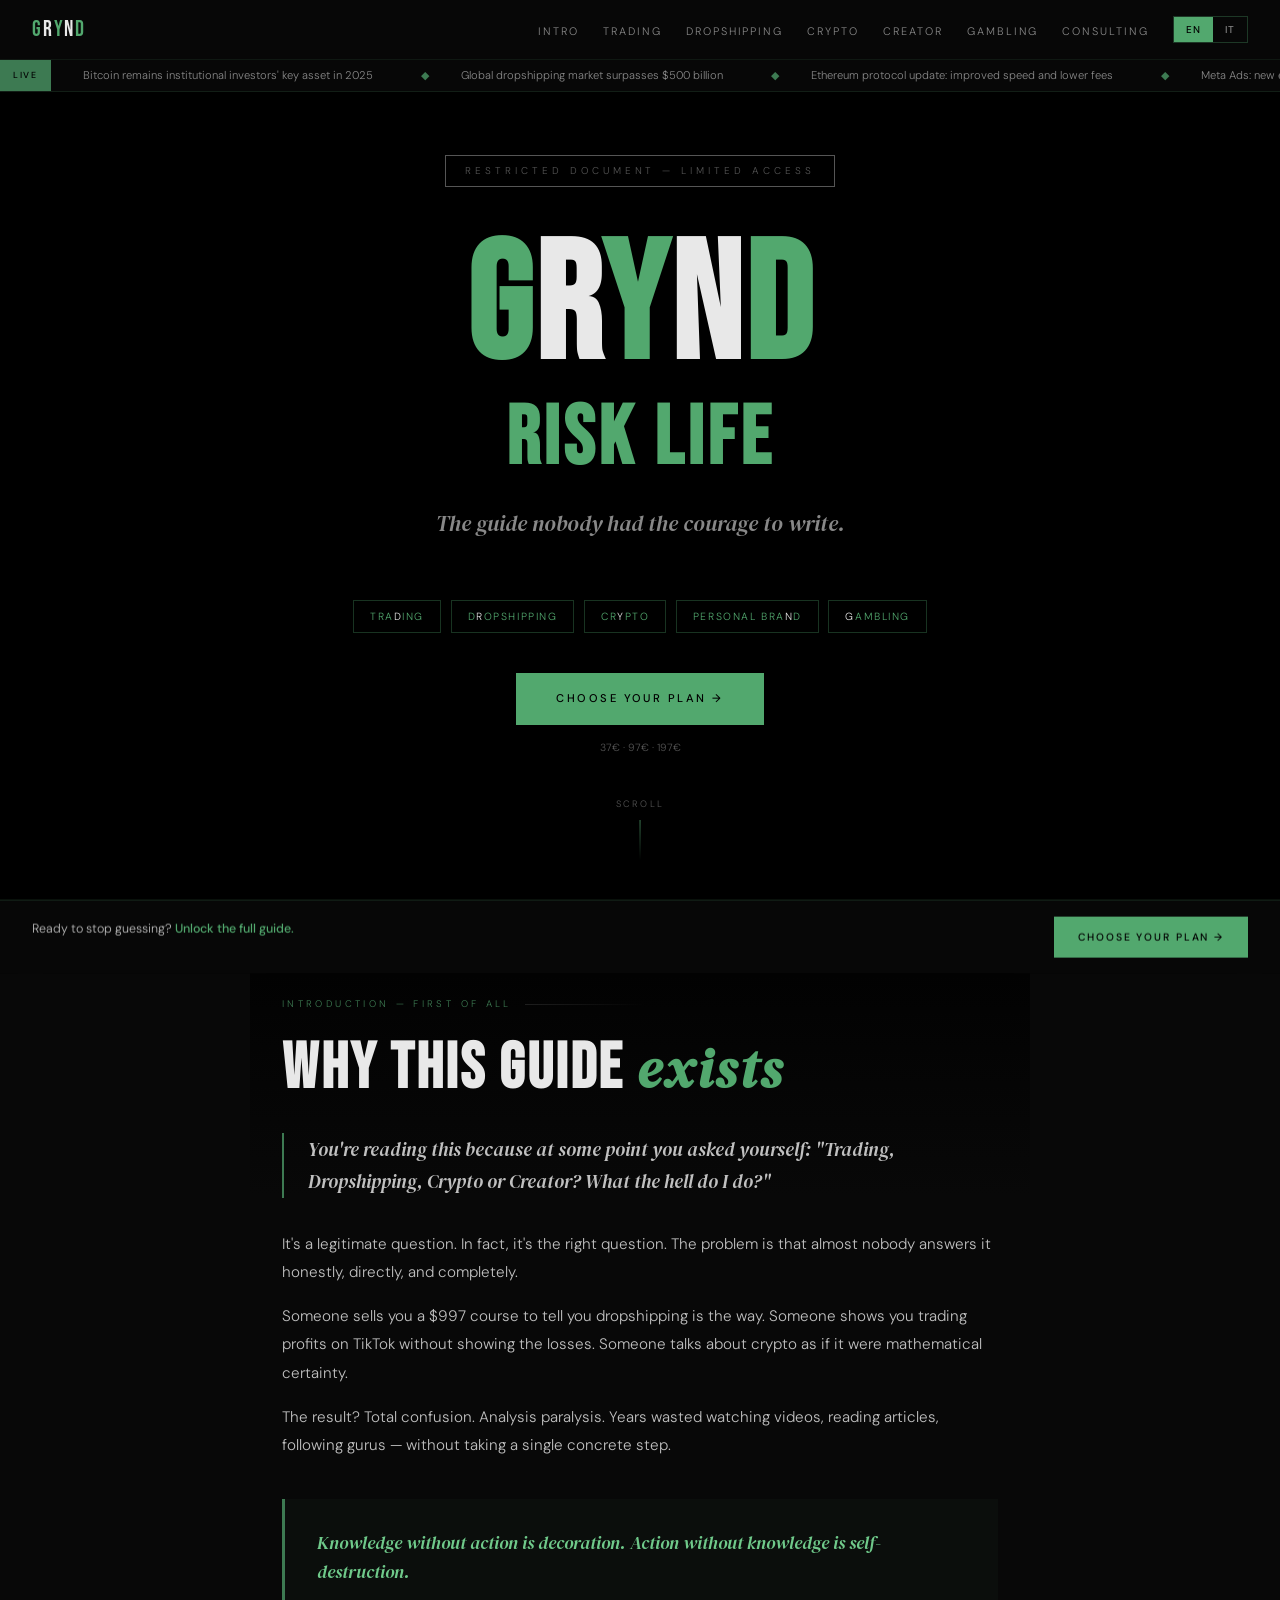
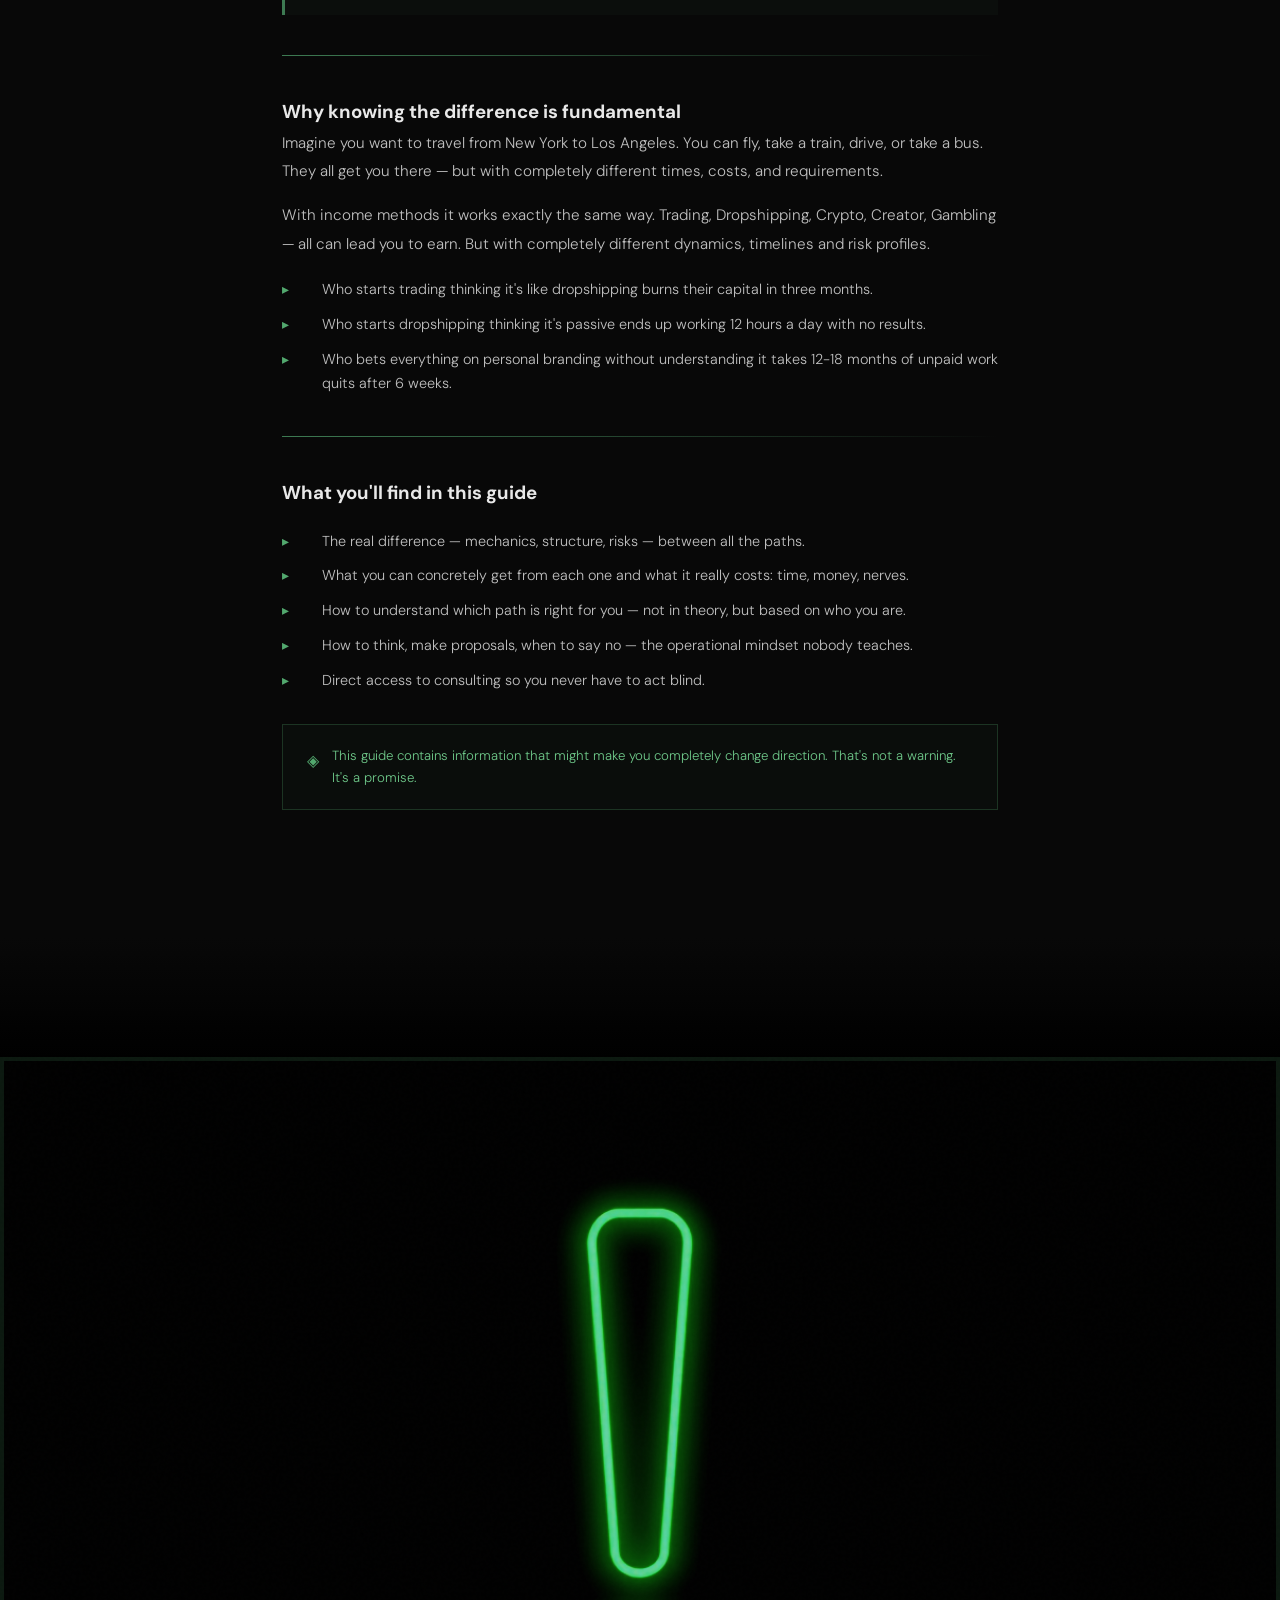
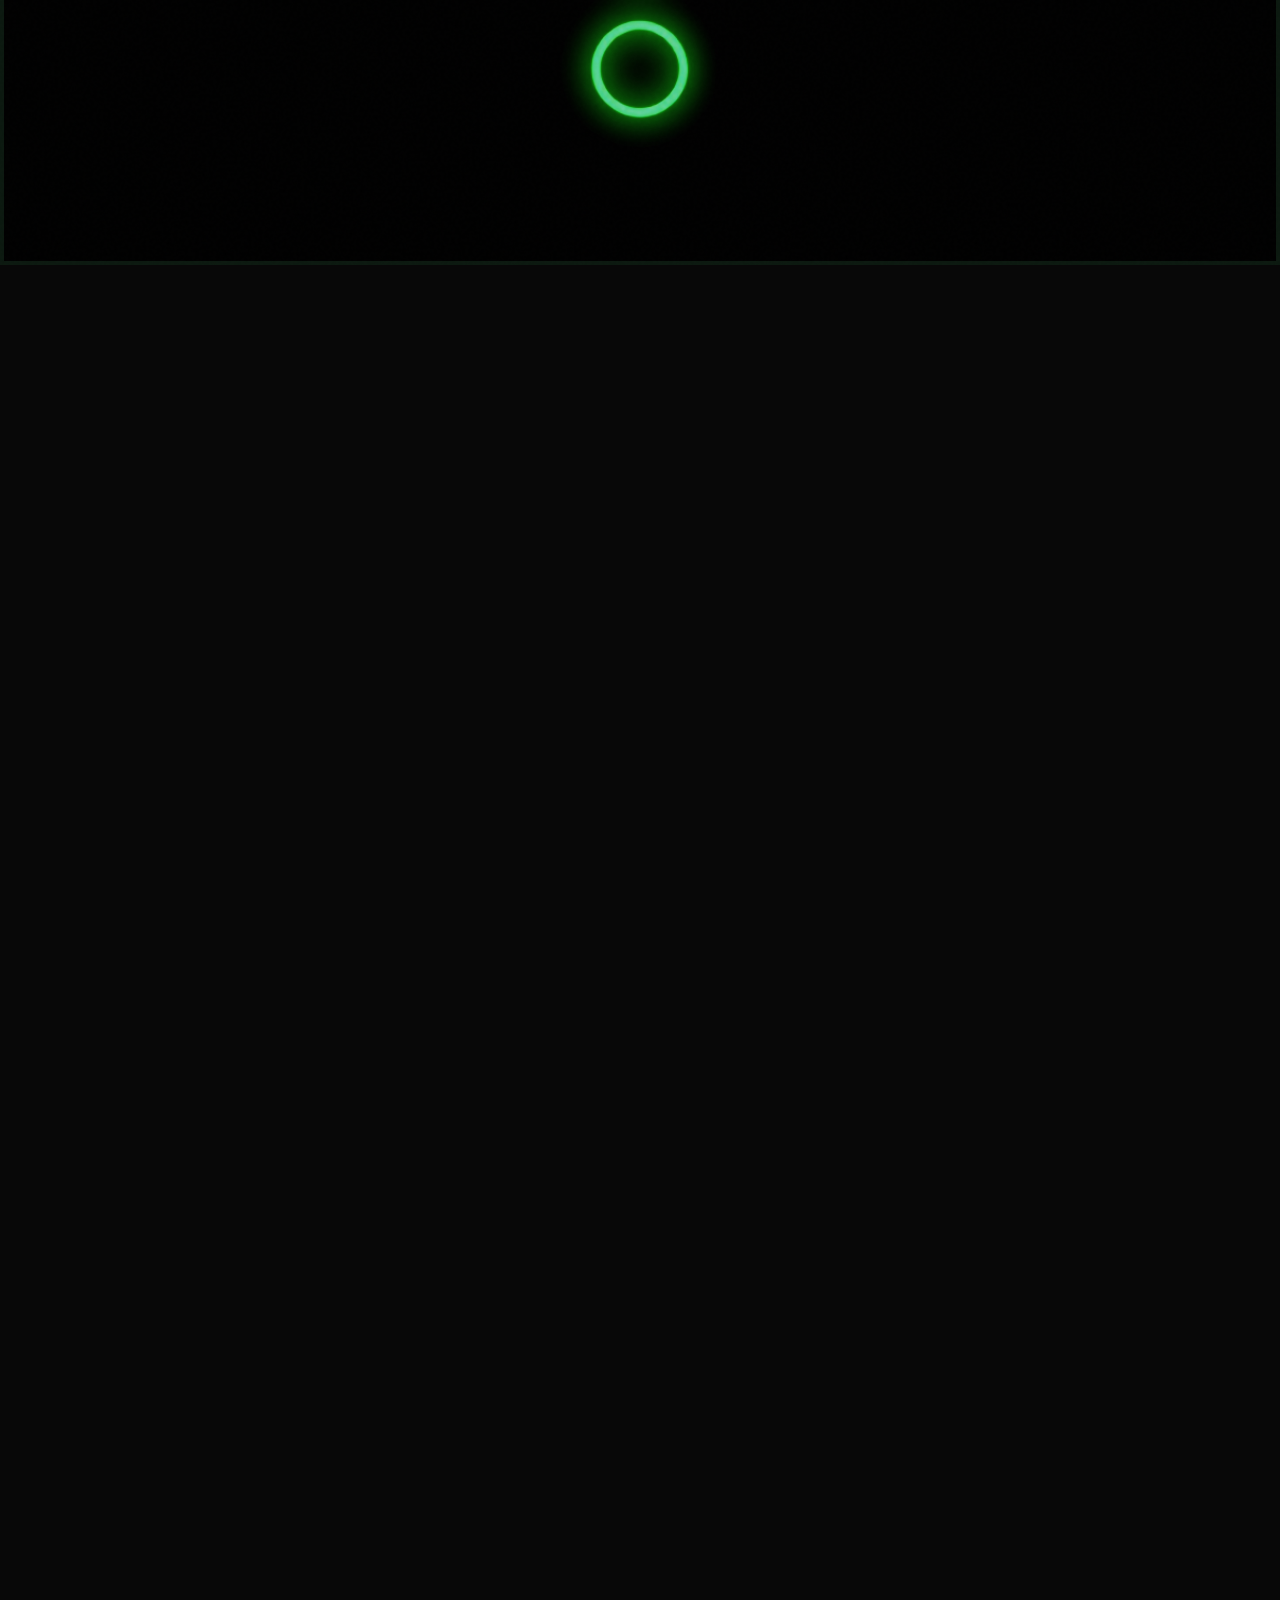
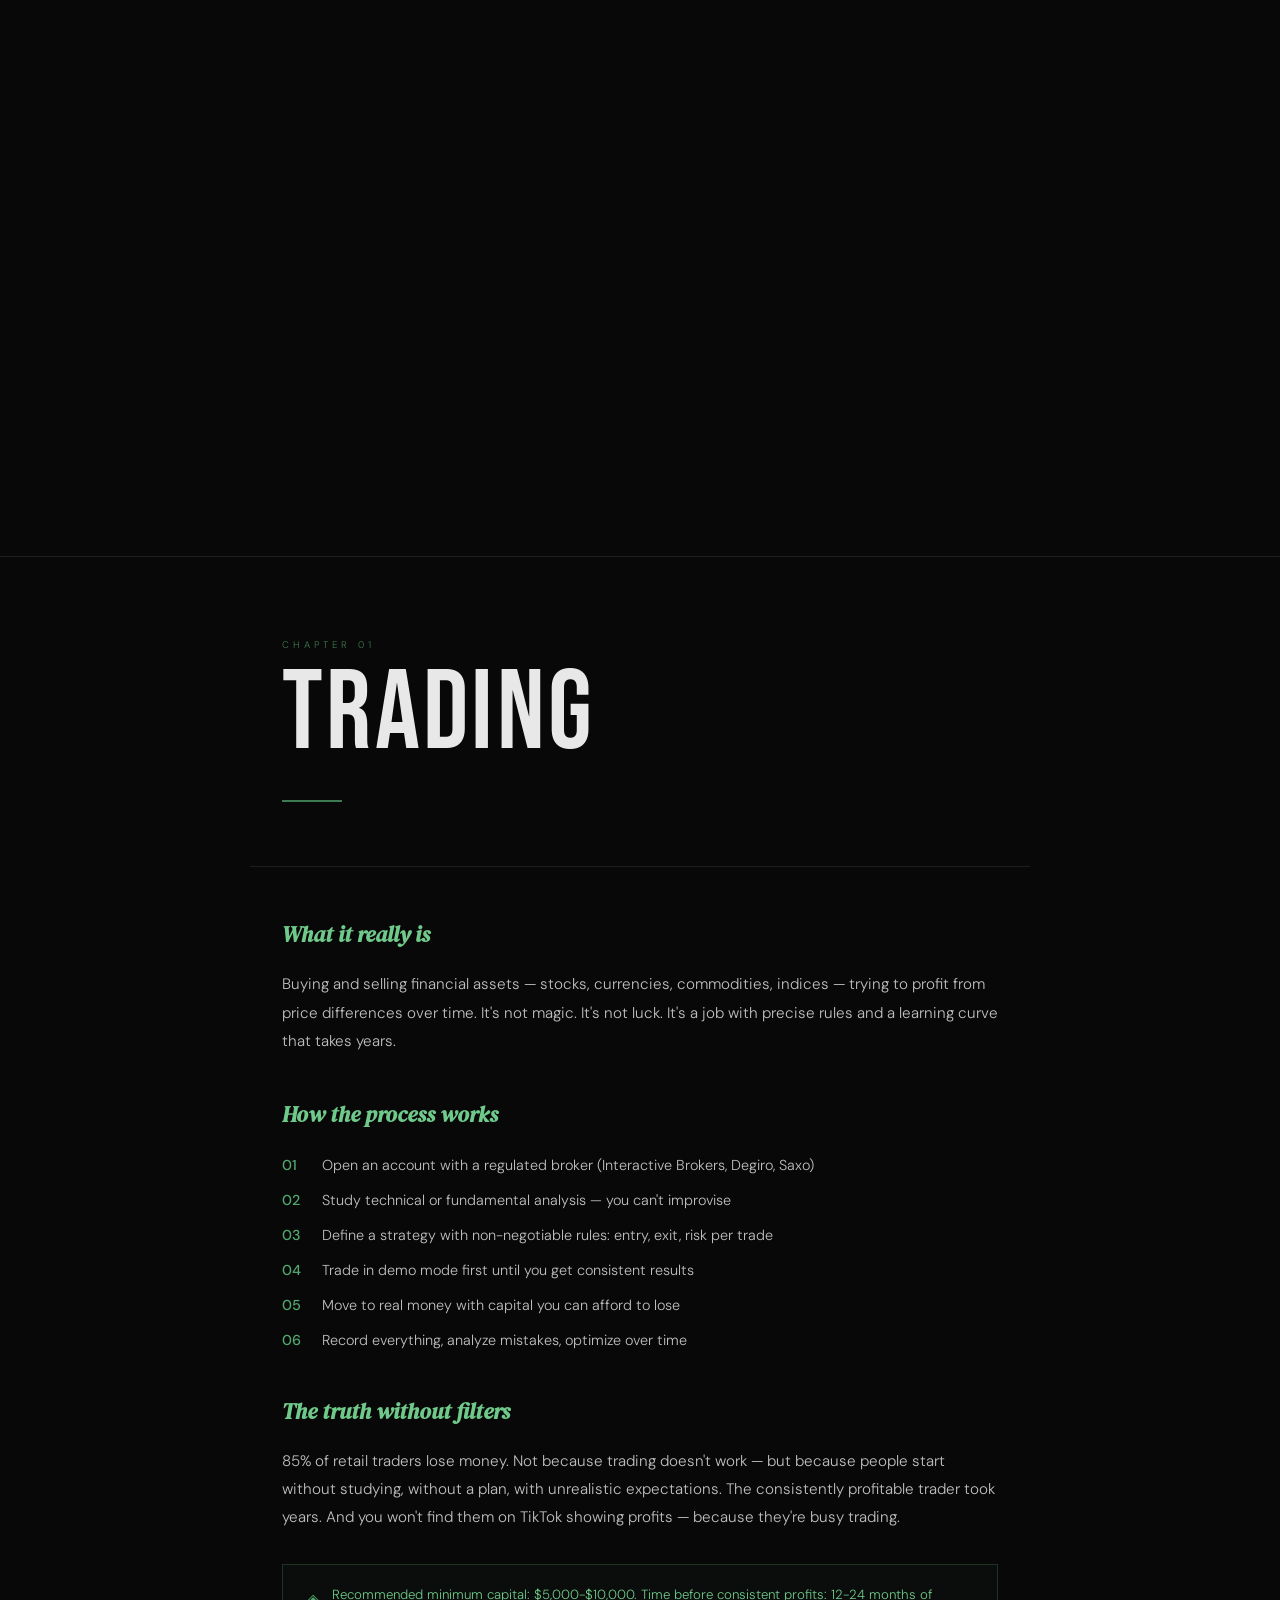
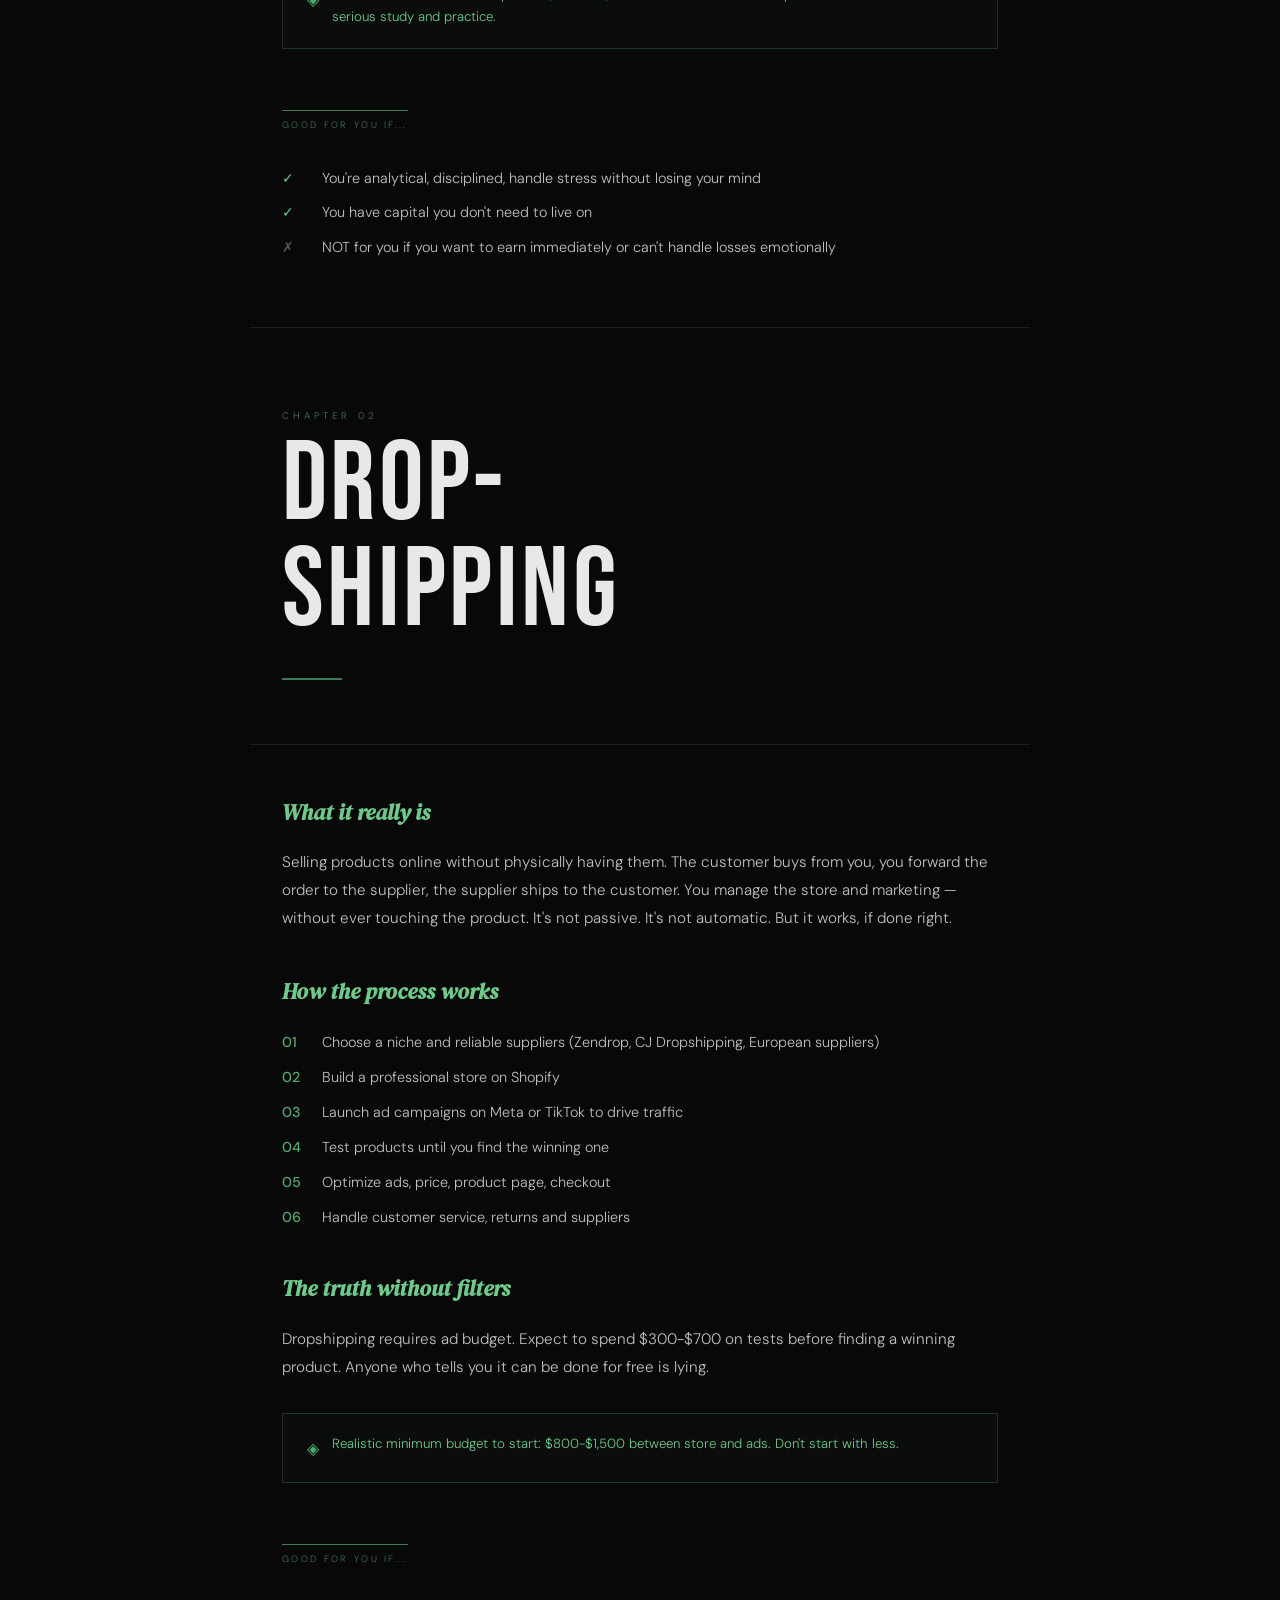
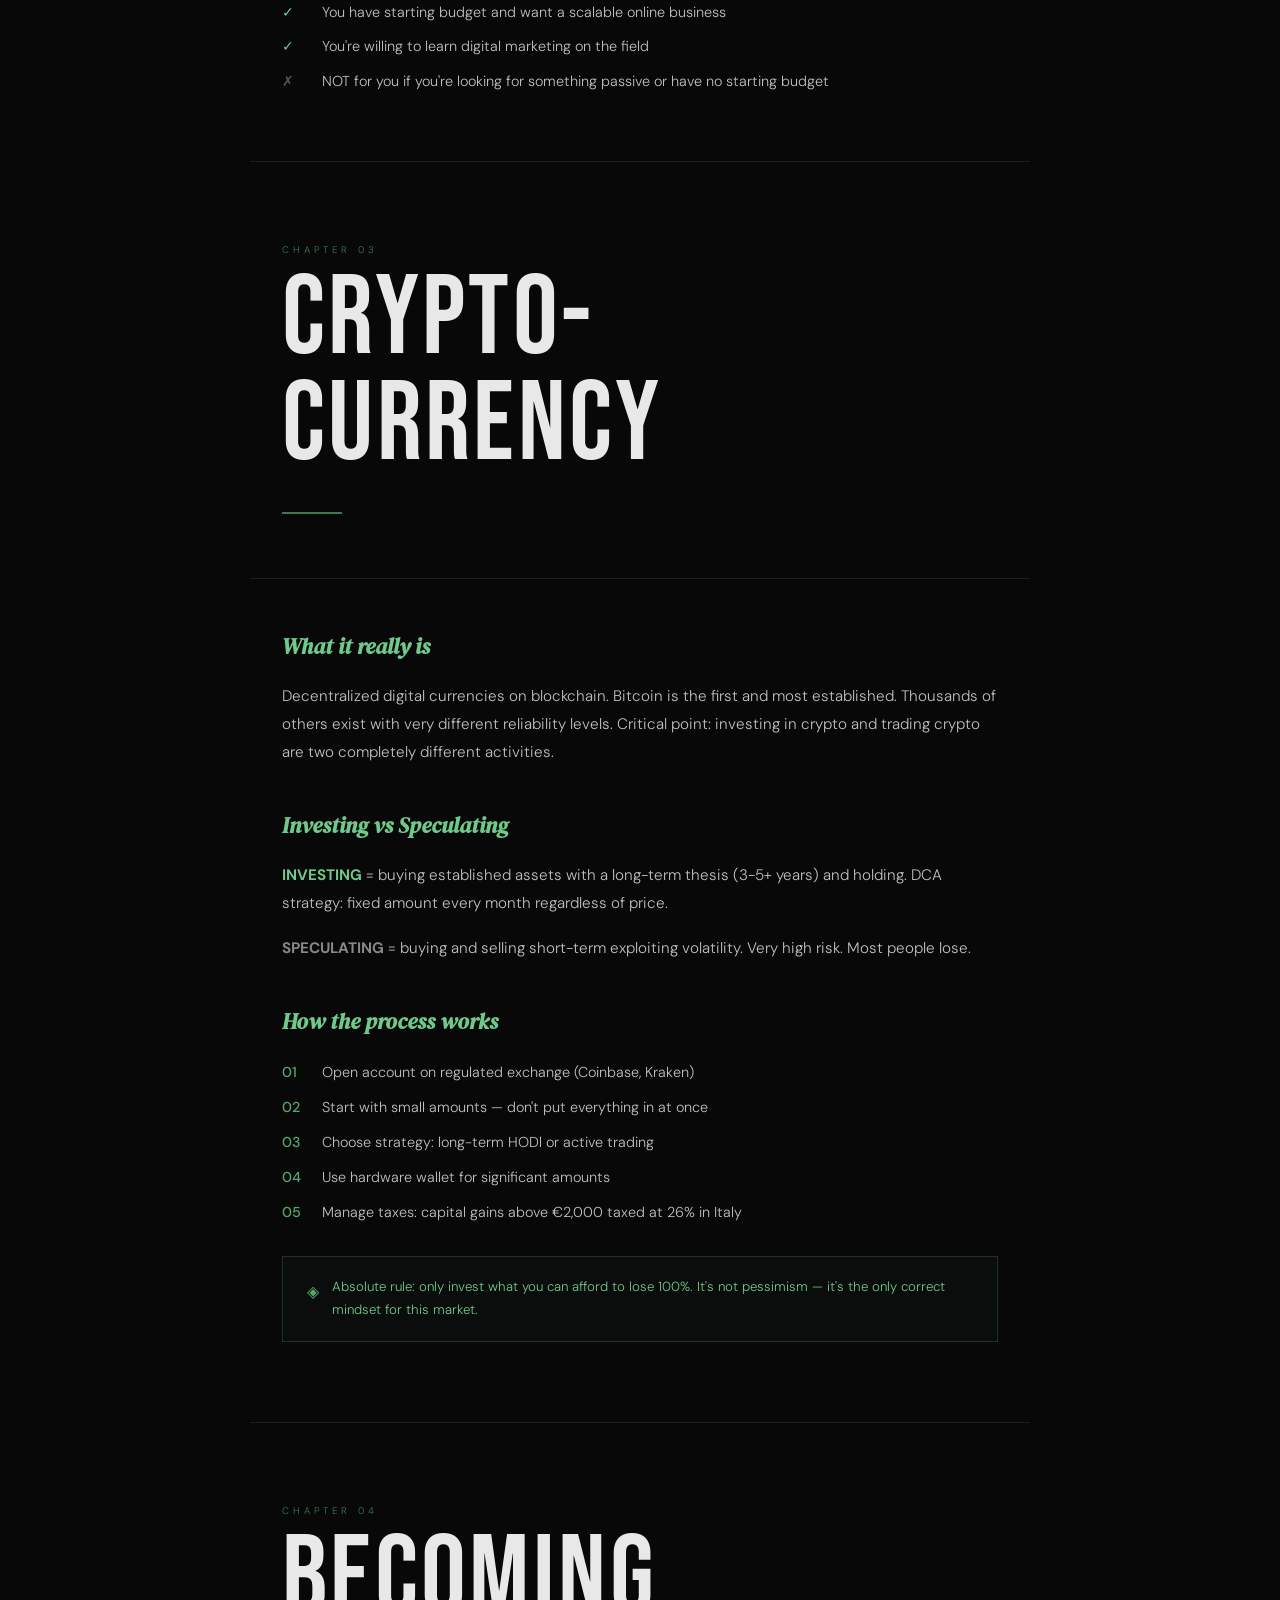
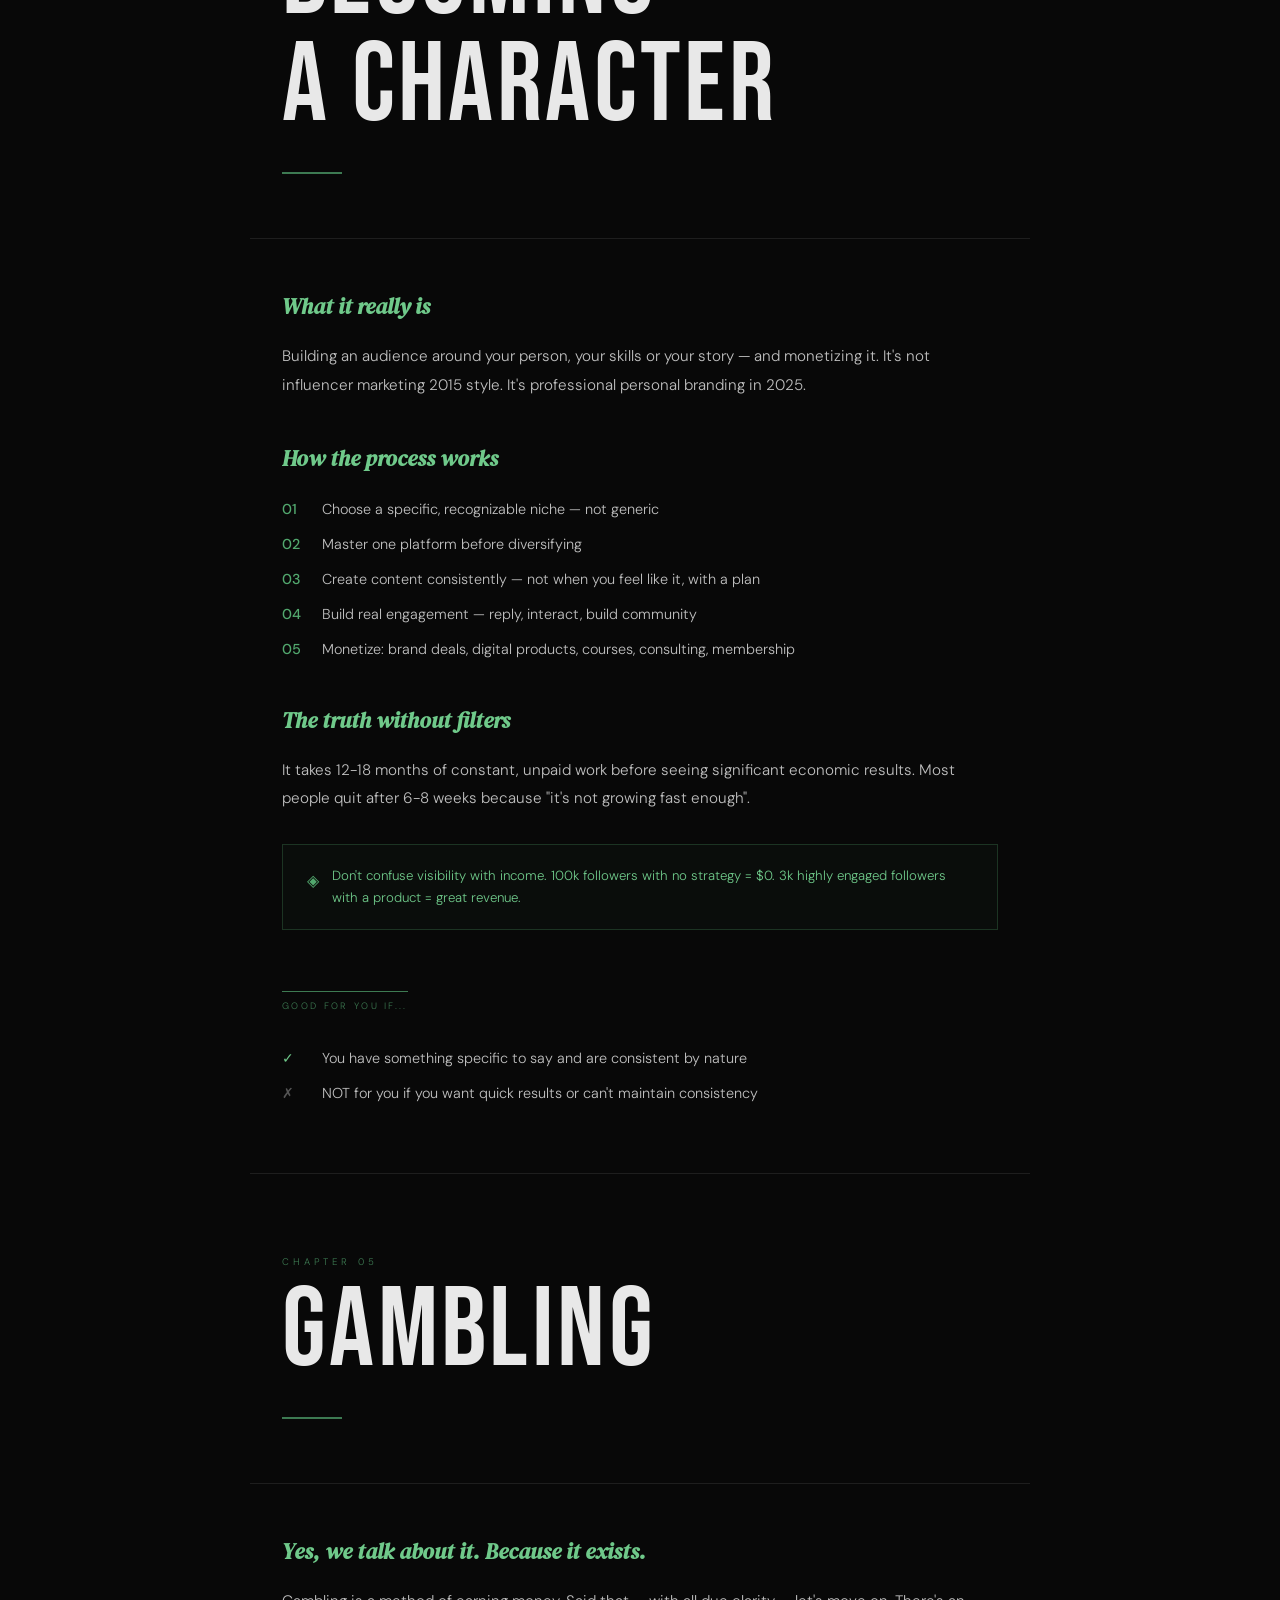
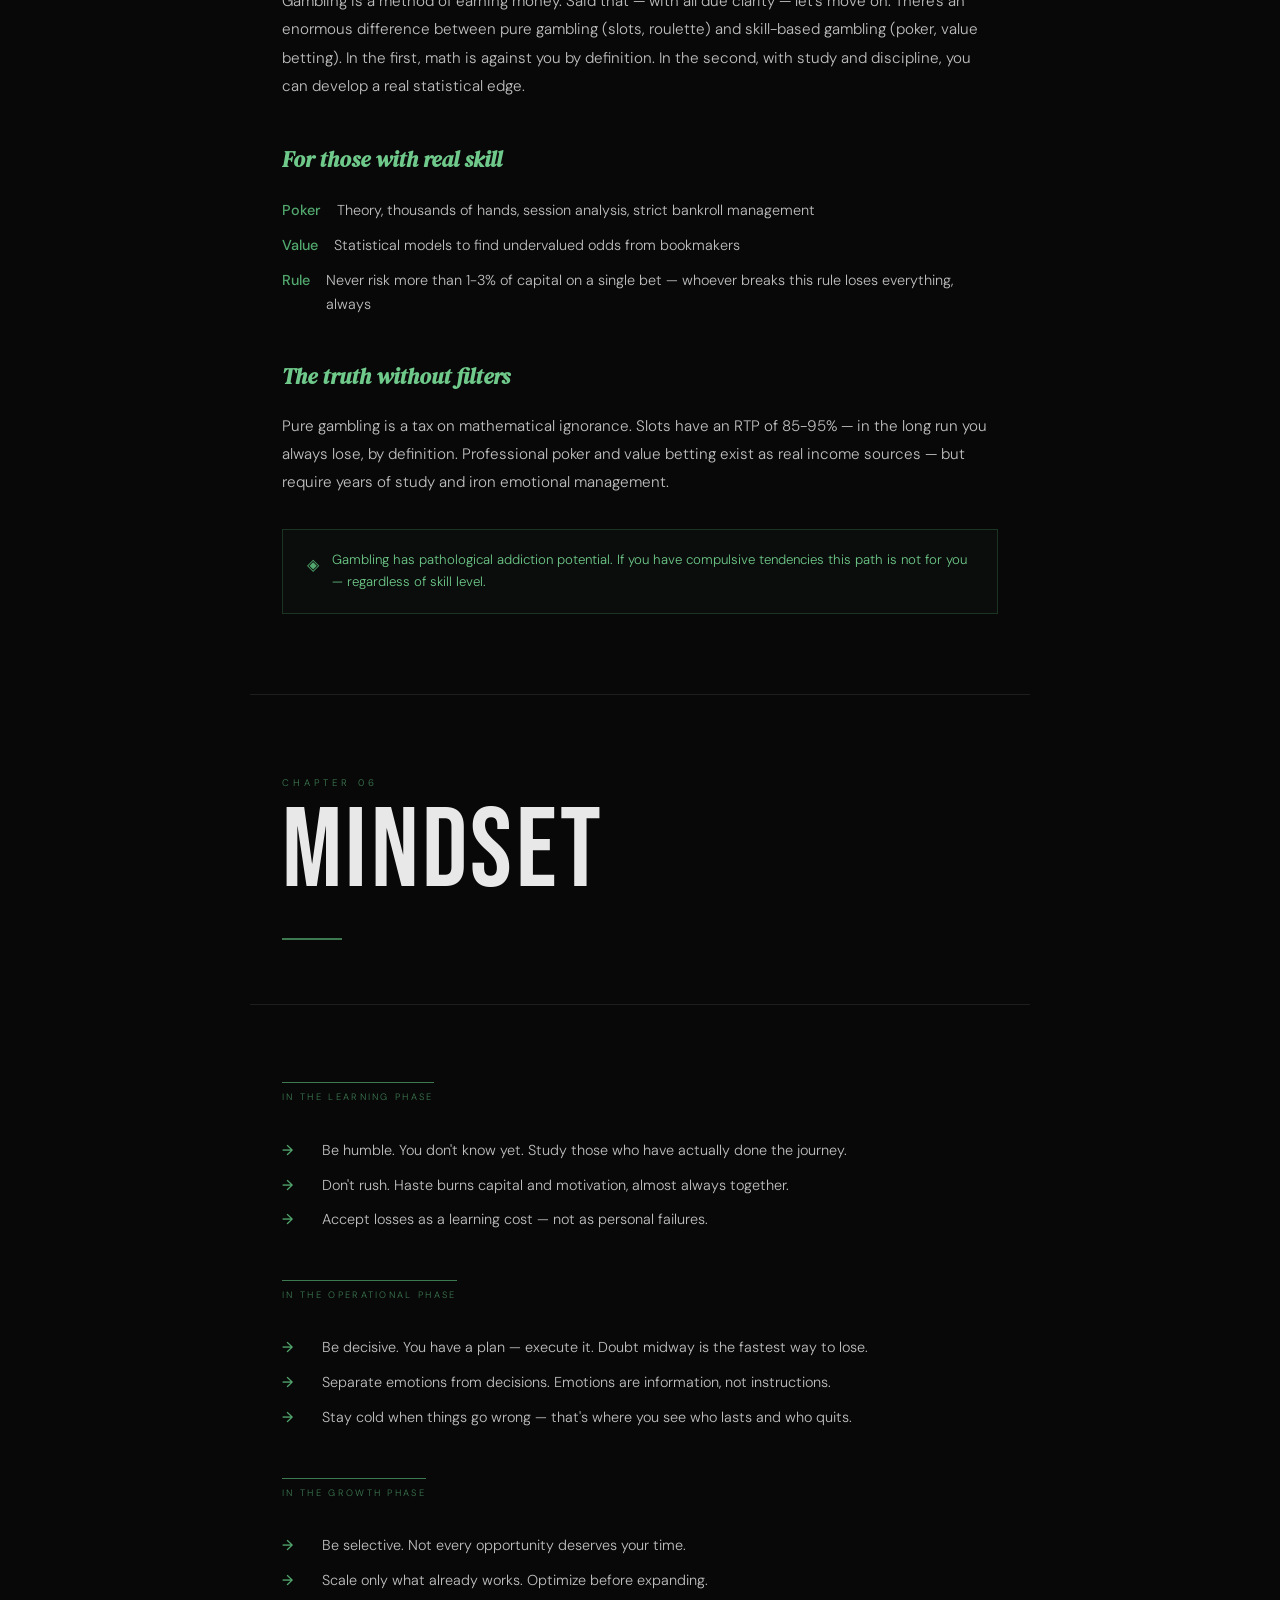
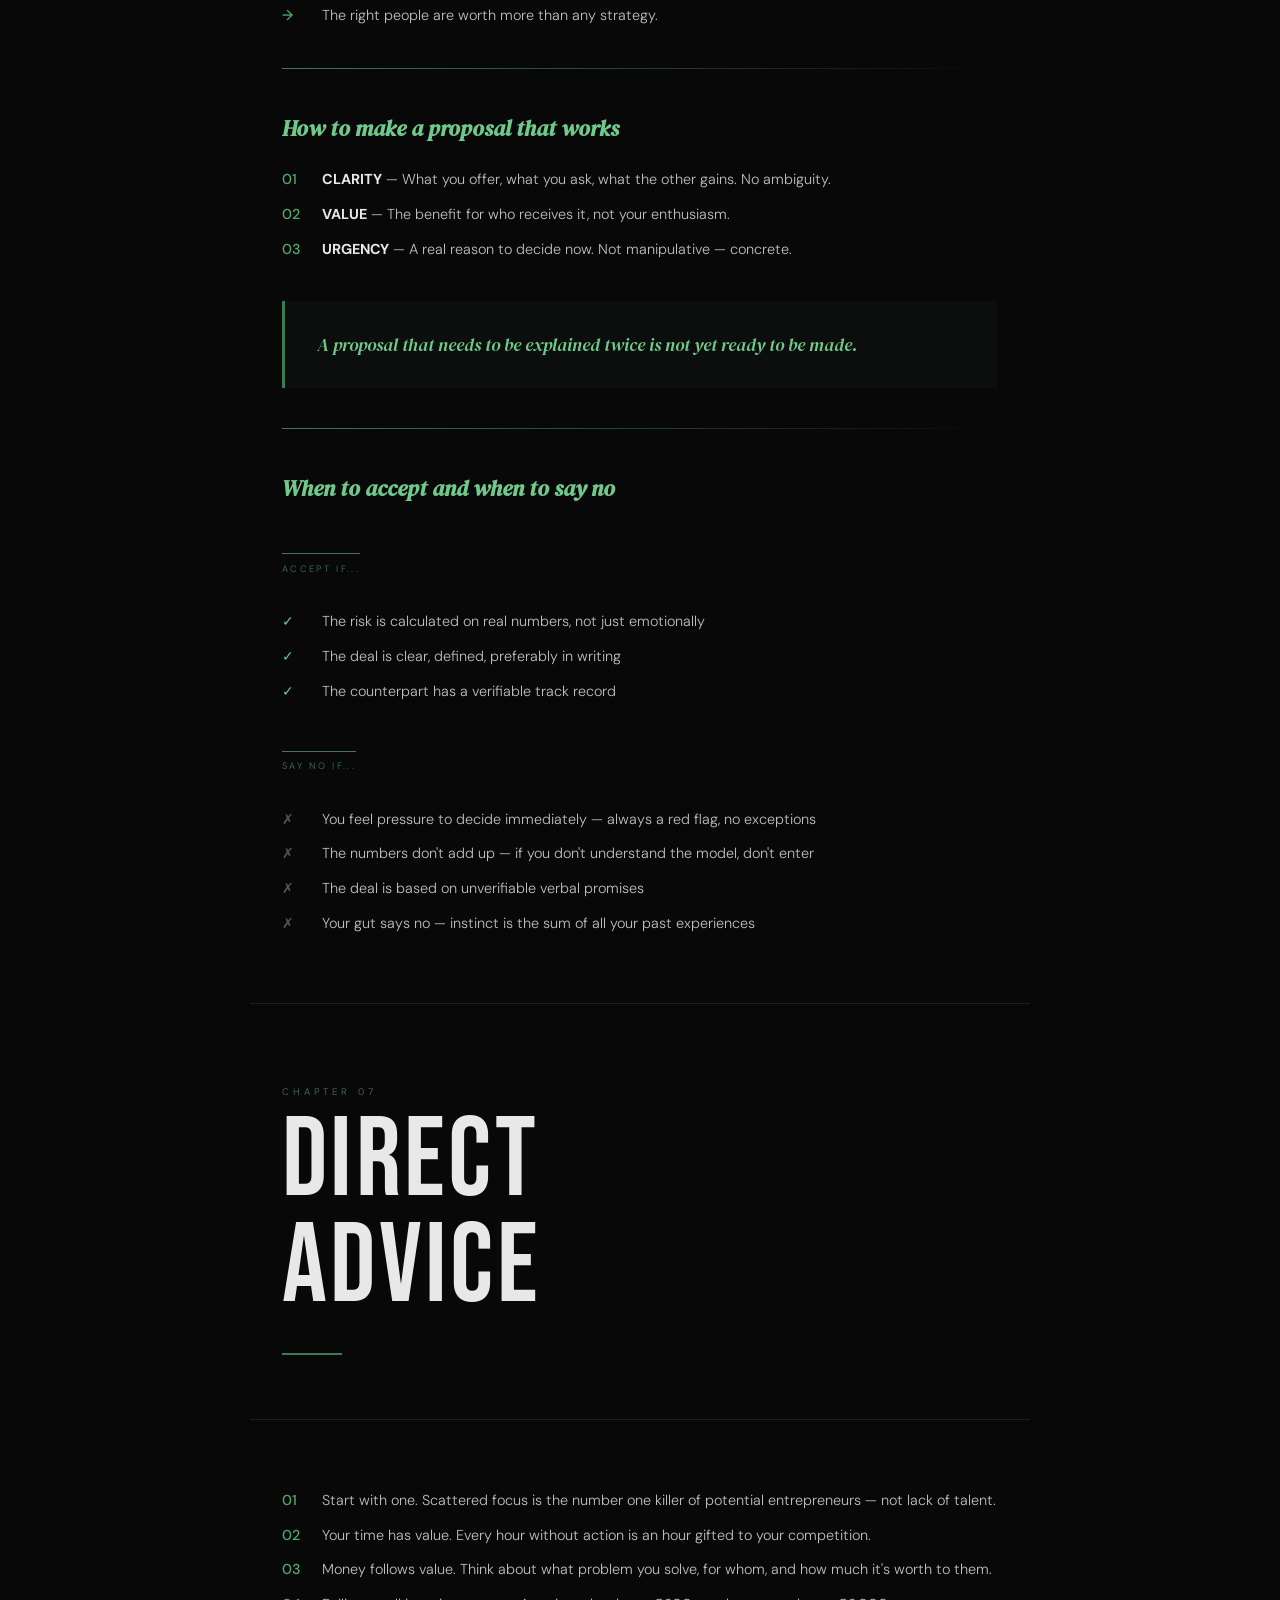
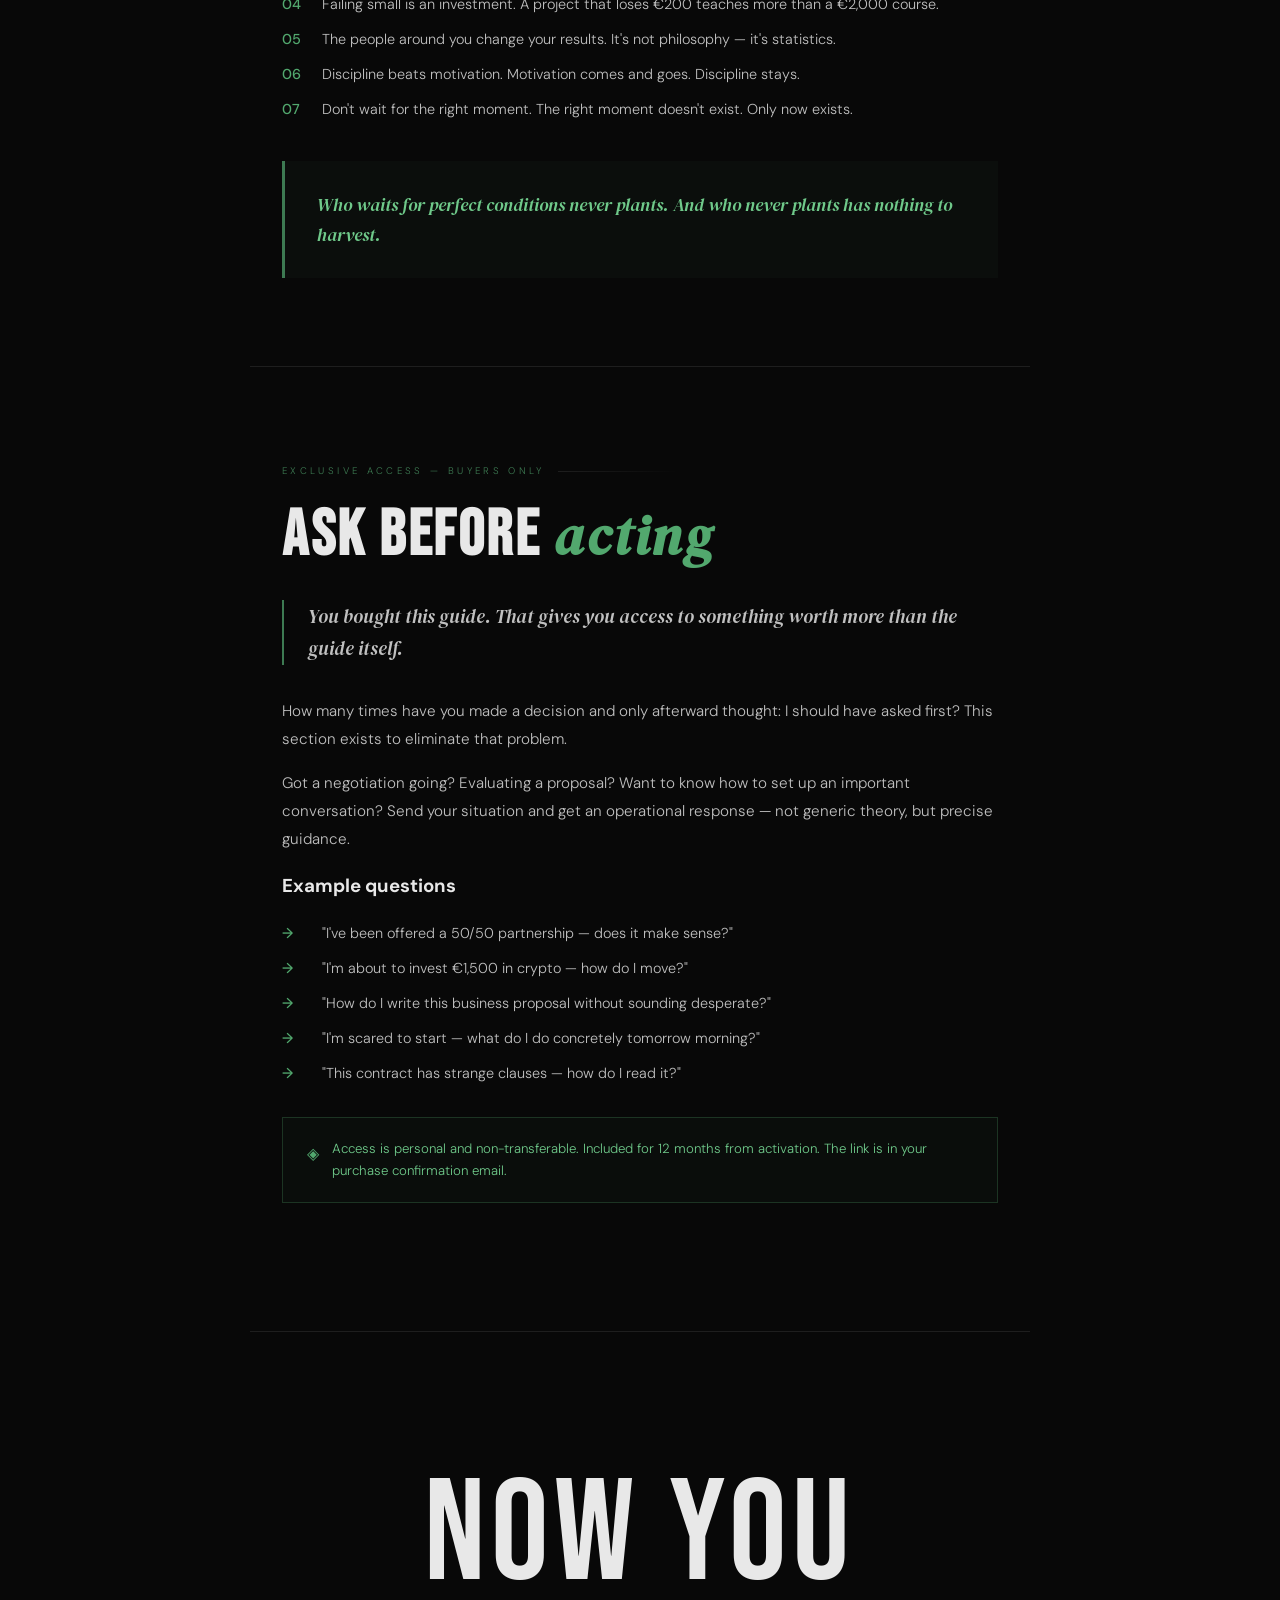
==== index.html @ e0dda1f7 "Update index.html" ====
<!DOCTYPE html>
<html lang="en">
<head>
<meta charset="UTF-8">
<meta name="viewport" content="width=device-width, initial-scale=1.0">
<title id="page-title">GAMBLING LIFE — The Guide</title>
<link rel="preconnect" href="https://fonts.googleapis.com">
<link href="https://fonts.googleapis.com/css2?family=Bebas+Neue&family=DM+Serif+Display:ital@0;1&family=DM+Sans:wght@300;400;500&display=swap" rel="stylesheet">
<link rel="stylesheet" href="style.css">
</head>
<body>
<div id="progress"></div>

<nav>
  <div class="nav-logo" id="nav-logo"><span style="color:var(--green2)">G</span><span style="color:var(--white)">R</span><span style="color:var(--green2)">Y</span><span style="color:var(--white)">N</span><span style="color:var(--green2)">D</span></div>
  <div class="nav-right">
    <ul class="nav-links" id="nav-links">
      <li><a href="#intro">Intro</a></li>
      <li><a href="#trading">Trading</a></li>
      <li><a href="#dropshipping">Dropshipping</a></li>
      <li><a href="#crypto">Crypto</a></li>
      <li><a href="#creator">Creator</a></li>
      <li><a href="#gambling">Gambling</a></li>
      <li><a href="#consulting">Consulting</a></li>
    </ul>
    <div class="lang-switcher">
      <button class="lang-btn active" onclick="setLang('en')">EN</button>
      <button class="lang-btn" onclick="setLang('it')">IT</button>
    </div>
  </div>
</nav>

<div class="ticker-wrap">
  <div class="ticker-label">LIVE</div>
  <div class="ticker-track" id="ticker-track"><span>Loading news...</span></div>
</div>

<!-- COVER -->
<div class="cover">
  <div class="cover-tag" id="cover-tag">Restricted Document — Limited Access</div>
  <h1 id="cover-h1" class="cover-main-title">
    <span id="cover-h1-en" class="cover-h1-stack cover-h1-lang cover-h1-lang--en">
      <span class="cover-title-line cover-title-line--primary">
        <span class="grynd-letter" style="color:var(--green2)">G</span><span class="grynd-letter" style="color:var(--white)">R</span><span class="grynd-letter" style="color:var(--green2)">Y</span><span class="grynd-letter" style="color:var(--white)">N</span><span class="grynd-letter" style="color:var(--green2)">D</span>
      </span>
      <span class="cover-title-line cover-title-line--secondary">RISK LIFE</span>
    </span>
    <span id="cover-h1-it" class="cover-h1-stack cover-h1-lang cover-h1-lang--it" hidden>
      <span class="cover-title-line cover-title-line--primary">
        <span class="grynd-letter" style="color:var(--green2)">G</span><span class="grynd-letter" style="color:var(--white)">R</span><span class="grynd-letter" style="color:var(--green2)">Y</span><span class="grynd-letter" style="color:var(--white)">N</span><span class="grynd-letter" style="color:var(--green2)">D</span>
      </span>
      <span class="cover-title-line cover-title-line--secondary">RISK LIFE</span>
    </span>
  </h1>
  <p class="cover-sub" id="cover-sub">The guide nobody had the courage to write.</p>
  <div class="cover-topics">
    <span class="topic-pill" id="pill-trading">Tra<span class="pill-target-letter" id="pill-trading-letter">d</span>ing</span>
    <span class="topic-pill" id="pill-dropshipping">D<span class="pill-target-letter" id="pill-dropshipping-letter">r</span>opshipping</span>
    <span class="topic-pill" id="pill-crypto">Cr<span class="pill-target-letter" id="pill-crypto-letter">y</span>pto</span>
    <span class="topic-pill" id="pill-brand">Personal Bra<span class="pill-target-letter" id="pill-brand-letter">n</span>d</span>
    <span class="topic-pill" id="pill-gambling"><span class="pill-target-letter" id="pill-gambling-letter">G</span>ambling</span>
  </div>
  <a href="#" class="cover-cta" id="cover-cta" onclick="openPricing(event)">Choose Your Plan →</a>
  <p class="cover-cta-note">37€ · 97€ · 197€</p>
  <div class="cover-scroll"><span id="scroll-text">Scroll</span><div class="scroll-line"></div></div>
</div>

<!-- ============ ZOOM PARALLAX SECTION ============ -->

<!-- EN CONTENT -->
<div id="en" class="lang-section active">
<div id="intro" class="section reveal">
  <div class="section-label">Introduction — First of all</div>
  <h2>Why this guide <em>exists</em></h2>
  <div class="lead">You're reading this because at some point you asked yourself: "Trading, Dropshipping, Crypto or Creator? What the hell do I do?"</div>
  <p>It's a legitimate question. In fact, it's the right question. The problem is that almost nobody answers it honestly, directly, and completely.</p>
  <p>Someone sells you a $997 course to tell you dropshipping is the way. Someone shows you trading profits on TikTok without showing the losses. Someone talks about crypto as if it were mathematical certainty.</p>
  <p>The result? Total confusion. Analysis paralysis. Years wasted watching videos, reading articles, following gurus — without taking a single concrete step.</p>
  <div class="quote-block"><p>Knowledge without action is decoration. Action without knowledge is self-destruction.</p></div>
  <div class="green-line"></div>
  <h3>Why knowing the difference is fundamental</h3>
  <p>Imagine you want to travel from New York to Los Angeles. You can fly, take a train, drive, or take a bus. They all get you there — but with completely different times, costs, and requirements.</p>
  <p>With income methods it works exactly the same way. Trading, Dropshipping, Crypto, Creator, Gambling — all can lead you to earn. But with completely different dynamics, timelines and risk profiles.</p>
  <ul class="bullets">
    <li><span class="icon" style="color:var(--green2)">▸</span><span>Who starts trading thinking it's like dropshipping burns their capital in three months.</span></li>
    <li><span class="icon" style="color:var(--green2)">▸</span><span>Who starts dropshipping thinking it's passive ends up working 12 hours a day with no results.</span></li>
    <li><span class="icon" style="color:var(--green2)">▸</span><span>Who bets everything on personal branding without understanding it takes 12-18 months of unpaid work quits after 6 weeks.</span></li>
  </ul>
  <div class="green-line"></div>
  <h3>What you'll find in this guide</h3>
  <ul class="bullets">
    <li><span class="icon" style="color:var(--green2)">▸</span><span>The real difference — mechanics, structure, risks — between all the paths.</span></li>
    <li><span class="icon" style="color:var(--green2)">▸</span><span>What you can concretely get from each one and what it really costs: time, money, nerves.</span></li>
    <li><span class="icon" style="color:var(--green2)">▸</span><span>How to understand which path is right for you — not in theory, but based on who you are.</span></li>
    <li><span class="icon" style="color:var(--green2)">▸</span><span>How to think, make proposals, when to say no — the operational mindset nobody teaches.</span></li>
    <li><span class="icon" style="color:var(--green2)">▸</span><span>Direct access to consulting so you never have to act blind.</span></li>
  </ul>
  <div class="warning-box"><span class="w-icon">◈</span><p>This guide contains information that might make you completely change direction. That's not a warning. It's a promise.</p></div>
</div>



<div class="section-bridge"></div>
<div class="zp-section" id="zp-section">
  <div class="zp-sticky" id="zp-sticky">
    <div class="zp-noise-layer"></div>
    <div id="zp-frame"></div>
    <div class="zp-caption" id="zp-caption">
      <div id="zp-cap-en">
        <p class="zp-caption-label">Five Paths. One Truth.</p>
        <div class="zp-caption-title"><span style="color:var(--green2)">G</span><span style="color:var(--white)">R</span><span style="color:var(--green2)">Y</span><span style="color:var(--white)">N</span><span style="color:var(--green2)">D</span></div>
        <p class="zp-caption-sub">No filters. No gurus. No bullshit.</p>
      </div>
      <div id="zp-cap-it" style="display:none;">
        <p class="zp-caption-label">Cinque Percorsi. Una Verità.</p>
        <div class="zp-caption-title"><span style="color:var(--green2)">G</span><span style="color:var(--white)">R</span><span style="color:var(--green2)">Y</span><span style="color:var(--white)">N</span><span style="color:var(--green2)">D</span></div>
        <p class="zp-caption-sub">Nessun filtro. Nessun guru. Nessuna bugia.</p>
      </div>
    </div>
    <div class="zp-scroll-indicator" id="zp-scroll-ind">
      <span id="zp-scroll-label">Scroll</span>
      <div class="zp-scroll-line"></div>
    </div>
  </div>
</div>

<div id="trading" class="chapter-header reveal"><div class="chapter-num">Chapter 01</div><div class="chapter-title">TRADING</div><div class="chapter-divider"></div></div>
<div class="content reveal">
  <h3>What it really is</h3>
  <p>Buying and selling financial assets — stocks, currencies, commodities, indices — trying to profit from price differences over time. It's not magic. It's not luck. It's a job with precise rules and a learning curve that takes years.</p>
  <h3>How the process works</h3>
  <ul class="bullets">
    <li><span class="icon" style="color:var(--green2)">01</span><span>Open an account with a regulated broker (Interactive Brokers, Degiro, Saxo)</span></li>
    <li><span class="icon" style="color:var(--green2)">02</span><span>Study technical or fundamental analysis — you can't improvise</span></li>
    <li><span class="icon" style="color:var(--green2)">03</span><span>Define a strategy with non-negotiable rules: entry, exit, risk per trade</span></li>
    <li><span class="icon" style="color:var(--green2)">04</span><span>Trade in demo mode first until you get consistent results</span></li>
    <li><span class="icon" style="color:var(--green2)">05</span><span>Move to real money with capital you can afford to lose</span></li>
    <li><span class="icon" style="color:var(--green2)">06</span><span>Record everything, analyze mistakes, optimize over time</span></li>
  </ul>
  <h3>The truth without filters</h3>
  <p>85% of retail traders lose money. Not because trading doesn't work — but because people start without studying, without a plan, with unrealistic expectations. The consistently profitable trader took years. And you won't find them on TikTok showing profits — because they're busy trading.</p>
  <div class="warning-box"><span class="w-icon">◈</span><p>Recommended minimum capital: $5,000-$10,000. Time before consistent profits: 12-24 months of serious study and practice.</p></div>
  <div class="label-tag">Good for you if...</div>
  <ul class="bullets">
    <li><span class="icon" style="color:var(--green3)">✓</span><span>You're analytical, disciplined, handle stress without losing your mind</span></li>
    <li><span class="icon" style="color:var(--green3)">✓</span><span>You have capital you don't need to live on</span></li>
    <li><span class="icon" style="color:var(--gray)">✗</span><span>NOT for you if you want to earn immediately or can't handle losses emotionally</span></li>
  </ul>
</div>

<div id="dropshipping" class="chapter-header reveal"><div class="chapter-num">Chapter 02</div><div class="chapter-title">DROP-<br>SHIPPING</div><div class="chapter-divider"></div></div>
<div class="content reveal">
  <h3>What it really is</h3>
  <p>Selling products online without physically having them. The customer buys from you, you forward the order to the supplier, the supplier ships to the customer. You manage the store and marketing — without ever touching the product. It's not passive. It's not automatic. But it works, if done right.</p>
  <h3>How the process works</h3>
  <ul class="bullets">
    <li><span class="icon" style="color:var(--green2)">01</span><span>Choose a niche and reliable suppliers (Zendrop, CJ Dropshipping, European suppliers)</span></li>
    <li><span class="icon" style="color:var(--green2)">02</span><span>Build a professional store on Shopify</span></li>
    <li><span class="icon" style="color:var(--green2)">03</span><span>Launch ad campaigns on Meta or TikTok to drive traffic</span></li>
    <li><span class="icon" style="color:var(--green2)">04</span><span>Test products until you find the winning one</span></li>
    <li><span class="icon" style="color:var(--green2)">05</span><span>Optimize ads, price, product page, checkout</span></li>
    <li><span class="icon" style="color:var(--green2)">06</span><span>Handle customer service, returns and suppliers</span></li>
  </ul>
  <h3>The truth without filters</h3>
  <p>Dropshipping requires ad budget. Expect to spend $300-$700 on tests before finding a winning product. Anyone who tells you it can be done for free is lying.</p>
  <div class="warning-box"><span class="w-icon">◈</span><p>Realistic minimum budget to start: $800-$1,500 between store and ads. Don't start with less.</p></div>
  <div class="label-tag">Good for you if...</div>
  <ul class="bullets">
    <li><span class="icon" style="color:var(--green3)">✓</span><span>You have starting budget and want a scalable online business</span></li>
    <li><span class="icon" style="color:var(--green3)">✓</span><span>You're willing to learn digital marketing on the field</span></li>
    <li><span class="icon" style="color:var(--gray)">✗</span><span>NOT for you if you're looking for something passive or have no starting budget</span></li>
  </ul>
</div>

<div id="crypto" class="chapter-header reveal"><div class="chapter-num">Chapter 03</div><div class="chapter-title">CRYPTO-<br>CURRENCY</div><div class="chapter-divider"></div></div>
<div class="content reveal">
  <h3>What it really is</h3>
  <p>Decentralized digital currencies on blockchain. Bitcoin is the first and most established. Thousands of others exist with very different reliability levels. Critical point: investing in crypto and trading crypto are two completely different activities.</p>
  <h3>Investing vs Speculating</h3>
  <p><strong style="color:var(--green3)">INVESTING</strong> = buying established assets with a long-term thesis (3-5+ years) and holding. DCA strategy: fixed amount every month regardless of price.</p>
  <p><strong style="color:var(--gray2)">SPECULATING</strong> = buying and selling short-term exploiting volatility. Very high risk. Most people lose.</p>
  <h3>How the process works</h3>
  <ul class="bullets">
    <li><span class="icon" style="color:var(--green2)">01</span><span>Open account on regulated exchange (Coinbase, Kraken)</span></li>
    <li><span class="icon" style="color:var(--green2)">02</span><span>Start with small amounts — don't put everything in at once</span></li>
    <li><span class="icon" style="color:var(--green2)">03</span><span>Choose strategy: long-term HODl or active trading</span></li>
    <li><span class="icon" style="color:var(--green2)">04</span><span>Use hardware wallet for significant amounts</span></li>
    <li><span class="icon" style="color:var(--green2)">05</span><span>Manage taxes: capital gains above €2,000 taxed at 26% in Italy</span></li>
  </ul>
  <div class="warning-box"><span class="w-icon">◈</span><p>Absolute rule: only invest what you can afford to lose 100%. It's not pessimism — it's the only correct mindset for this market.</p></div>
</div>

<div id="creator" class="chapter-header reveal"><div class="chapter-num">Chapter 04</div><div class="chapter-title">BECOMING<br>A CHARACTER</div><div class="chapter-divider"></div></div>
<div class="content reveal">
  <h3>What it really is</h3>
  <p>Building an audience around your person, your skills or your story — and monetizing it. It's not influencer marketing 2015 style. It's professional personal branding in 2025.</p>
  <h3>How the process works</h3>
  <ul class="bullets">
    <li><span class="icon" style="color:var(--green2)">01</span><span>Choose a specific, recognizable niche — not generic</span></li>
    <li><span class="icon" style="color:var(--green2)">02</span><span>Master one platform before diversifying</span></li>
    <li><span class="icon" style="color:var(--green2)">03</span><span>Create content consistently — not when you feel like it, with a plan</span></li>
    <li><span class="icon" style="color:var(--green2)">04</span><span>Build real engagement — reply, interact, build community</span></li>
    <li><span class="icon" style="color:var(--green2)">05</span><span>Monetize: brand deals, digital products, courses, consulting, membership</span></li>
  </ul>
  <h3>The truth without filters</h3>
  <p>It takes 12-18 months of constant, unpaid work before seeing significant economic results. Most people quit after 6-8 weeks because "it's not growing fast enough".</p>
  <div class="warning-box"><span class="w-icon">◈</span><p>Don't confuse visibility with income. 100k followers with no strategy = $0. 3k highly engaged followers with a product = great revenue.</p></div>
  <div class="label-tag">Good for you if...</div>
  <ul class="bullets">
    <li><span class="icon" style="color:var(--green3)">✓</span><span>You have something specific to say and are consistent by nature</span></li>
    <li><span class="icon" style="color:var(--gray)">✗</span><span>NOT for you if you want quick results or can't maintain consistency</span></li>
  </ul>
</div>

<div id="gambling" class="chapter-header reveal"><div class="chapter-num">Chapter 05</div><div class="chapter-title">GAMBLING</div><div class="chapter-divider"></div></div>
<div class="content reveal">
  <h3>Yes, we talk about it. Because it exists.</h3>
  <p>Gambling is a method of earning money. Said that — with all due clarity — let's move on. There's an enormous difference between pure gambling (slots, roulette) and skill-based gambling (poker, value betting). In the first, math is against you by definition. In the second, with study and discipline, you can develop a real statistical edge.</p>
  <h3>For those with real skill</h3>
  <ul class="bullets">
    <li><span class="icon" style="color:var(--green2)">Poker</span><span>Theory, thousands of hands, session analysis, strict bankroll management</span></li>
    <li><span class="icon" style="color:var(--green2)">Value</span><span>Statistical models to find undervalued odds from bookmakers</span></li>
    <li><span class="icon" style="color:var(--green2)">Rule</span><span>Never risk more than 1-3% of capital on a single bet — whoever breaks this rule loses everything, always</span></li>
  </ul>
  <h3>The truth without filters</h3>
  <p>Pure gambling is a tax on mathematical ignorance. Slots have an RTP of 85-95% — in the long run you always lose, by definition. Professional poker and value betting exist as real income sources — but require years of study and iron emotional management.</p>
  <div class="warning-box"><span class="w-icon">◈</span><p>Gambling has pathological addiction potential. If you have compulsive tendencies this path is not for you — regardless of skill level.</p></div>
</div>

<div class="chapter-header reveal"><div class="chapter-num">Chapter 06</div><div class="chapter-title">MINDSET</div><div class="chapter-divider"></div></div>
<div class="content reveal">
  <div class="label-tag">In the learning phase</div>
  <ul class="bullets">
    <li><span class="icon" style="color:var(--green2)">→</span><span>Be humble. You don't know yet. Study those who have actually done the journey.</span></li>
    <li><span class="icon" style="color:var(--green2)">→</span><span>Don't rush. Haste burns capital and motivation, almost always together.</span></li>
    <li><span class="icon" style="color:var(--green2)">→</span><span>Accept losses as a learning cost — not as personal failures.</span></li>
  </ul>
  <div class="label-tag">In the operational phase</div>
  <ul class="bullets">
    <li><span class="icon" style="color:var(--green2)">→</span><span>Be decisive. You have a plan — execute it. Doubt midway is the fastest way to lose.</span></li>
    <li><span class="icon" style="color:var(--green2)">→</span><span>Separate emotions from decisions. Emotions are information, not instructions.</span></li>
    <li><span class="icon" style="color:var(--green2)">→</span><span>Stay cold when things go wrong — that's where you see who lasts and who quits.</span></li>
  </ul>
  <div class="label-tag">In the growth phase</div>
  <ul class="bullets">
    <li><span class="icon" style="color:var(--green2)">→</span><span>Be selective. Not every opportunity deserves your time.</span></li>
    <li><span class="icon" style="color:var(--green2)">→</span><span>Scale only what already works. Optimize before expanding.</span></li>
    <li><span class="icon" style="color:var(--green2)">→</span><span>The right people are worth more than any strategy.</span></li>
  </ul>
  <div class="green-line"></div>
  <h3>How to make a proposal that works</h3>
  <ul class="bullets">
    <li><span class="icon" style="color:var(--green2)">01</span><span><strong style="color:var(--white)">CLARITY</strong> — What you offer, what you ask, what the other gains. No ambiguity.</span></li>
    <li><span class="icon" style="color:var(--green2)">02</span><span><strong style="color:var(--white)">VALUE</strong> — The benefit for who receives it, not your enthusiasm.</span></li>
    <li><span class="icon" style="color:var(--green2)">03</span><span><strong style="color:var(--white)">URGENCY</strong> — A real reason to decide now. Not manipulative — concrete.</span></li>
  </ul>
  <div class="quote-block"><p>A proposal that needs to be explained twice is not yet ready to be made.</p></div>
  <div class="green-line"></div>
  <h3>When to accept and when to say no</h3>
  <div class="label-tag">Accept if...</div>
  <ul class="bullets">
    <li><span class="icon" style="color:var(--green3)">✓</span><span>The risk is calculated on real numbers, not just emotionally</span></li>
    <li><span class="icon" style="color:var(--green3)">✓</span><span>The deal is clear, defined, preferably in writing</span></li>
    <li><span class="icon" style="color:var(--green3)">✓</span><span>The counterpart has a verifiable track record</span></li>
  </ul>
  <div class="label-tag">Say no if...</div>
  <ul class="bullets">
    <li><span class="icon" style="color:var(--gray)">✗</span><span>You feel pressure to decide immediately — always a red flag, no exceptions</span></li>
    <li><span class="icon" style="color:var(--gray)">✗</span><span>The numbers don't add up — if you don't understand the model, don't enter</span></li>
    <li><span class="icon" style="color:var(--gray)">✗</span><span>The deal is based on unverifiable verbal promises</span></li>
    <li><span class="icon" style="color:var(--gray)">✗</span><span>Your gut says no — instinct is the sum of all your past experiences</span></li>
  </ul>
</div>

<div class="chapter-header reveal"><div class="chapter-num">Chapter 07</div><div class="chapter-title">DIRECT<br>ADVICE</div><div class="chapter-divider"></div></div>
<div class="content reveal">
  <ul class="bullets">
    <li><span class="icon" style="color:var(--green2)">01</span><span>Start with one. Scattered focus is the number one killer of potential entrepreneurs — not lack of talent.</span></li>
    <li><span class="icon" style="color:var(--green2)">02</span><span>Your time has value. Every hour without action is an hour gifted to your competition.</span></li>
    <li><span class="icon" style="color:var(--green2)">03</span><span>Money follows value. Think about what problem you solve, for whom, and how much it's worth to them.</span></li>
    <li><span class="icon" style="color:var(--green2)">04</span><span>Failing small is an investment. A project that loses €200 teaches more than a €2,000 course.</span></li>
    <li><span class="icon" style="color:var(--green2)">05</span><span>The people around you change your results. It's not philosophy — it's statistics.</span></li>
    <li><span class="icon" style="color:var(--green2)">06</span><span>Discipline beats motivation. Motivation comes and goes. Discipline stays.</span></li>
    <li><span class="icon" style="color:var(--green2)">07</span><span>Don't wait for the right moment. The right moment doesn't exist. Only now exists.</span></li>
  </ul>
  <div class="quote-block"><p>Who waits for perfect conditions never plants. And who never plants has nothing to harvest.</p></div>
</div>

<div id="consulting" class="section reveal">
  <div class="section-label">Exclusive Access — Buyers Only</div>
  <h2>Ask before <em>acting</em></h2>
  <div class="lead">You bought this guide. That gives you access to something worth more than the guide itself.</div>
  <p>How many times have you made a decision and only afterward thought: I should have asked first? This section exists to eliminate that problem.</p>
  <p>Got a negotiation going? Evaluating a proposal? Want to know how to set up an important conversation? Send your situation and get an operational response — not generic theory, but precise guidance.</p>
  <h3>Example questions</h3>
  <ul class="bullets">
    <li><span class="icon" style="color:var(--green2)">→</span><span>"I've been offered a 50/50 partnership — does it make sense?"</span></li>
    <li><span class="icon" style="color:var(--green2)">→</span><span>"I'm about to invest €1,500 in crypto — how do I move?"</span></li>
    <li><span class="icon" style="color:var(--green2)">→</span><span>"How do I write this business proposal without sounding desperate?"</span></li>
    <li><span class="icon" style="color:var(--green2)">→</span><span>"I'm scared to start — what do I do concretely tomorrow morning?"</span></li>
    <li><span class="icon" style="color:var(--green2)">→</span><span>"This contract has strange clauses — how do I read it?"</span></li>
  </ul>
  <div class="warning-box"><span class="w-icon">◈</span><p>Access is personal and non-transferable. Included for 12 months from activation. The link is in your purchase confirmation email.</p></div>
</div>

<div class="closing reveal">
  <div class="big-text">NOW YOU<br><span>KNOW.</span></div>
  <p class="sub">Now choose. It's your move.</p>
  <a href="#" class="cta" onclick="openPricing(event)">Choose Your Plan →</a>
</div>
</div>

<!-- IT CONTENT -->
<div id="it" class="lang-section">
<div id="intro-it" class="section reveal">
  <div class="section-label">Introduzione — Prima di tutto</div>
  <h2>Perché questa guida <em>esiste</em></h2>
  <div class="lead">Stai leggendo questo documento perché a un certo punto ti sei fatto una domanda precisa: "Trading, Dropshipping, Crypto o Creator? Che cazzo faccio?"</div>
  <p>È una domanda legittima. Anzi, è la domanda giusta. Il problema è che quasi nessuno te la risponde in modo onesto, diretto e completo.</p>
  <p>C'è chi ti vende corsi da 997€ per dirti che il dropshipping è la via. C'è chi ti mostra i guadagni del trading su TikTok senza mostrarti le perdite. C'è chi ti parla di crypto come se fosse una certezza matematica.</p>
  <p>Il risultato? Confusione totale. Paralisi da analisi. Anni persi a guardare video, leggere articoli, seguire guru — senza muovere un singolo passo concreto.</p>
  <div class="quote-block"><p>La conoscenza senza azione è decorazione. L'azione senza conoscenza è autodistruzione.</p></div>
  <div class="green-line"></div>
  <h3>Perché conoscere la differenza è fondamentale</h3>
  <p>Immagina di voler andare da Napoli a Milano. Puoi prendere l'aereo, il treno, l'auto o il pullman. Tutti ti portano a Milano — ma con tempi, costi e requisiti completamente diversi.</p>
  <p>Con i metodi di guadagno funziona esattamente così. Trading, Dropshipping, Crypto, Creator, Azzardo — tutti possono portarti a guadagnare. Ma con dinamiche, tempi e profili di rischio completamente diversi.</p>
  <ul class="bullets">
    <li><span class="icon" style="color:var(--green2)">▸</span><span>Chi inizia il trading pensando sia come il dropshipping brucia il capitale in tre mesi.</span></li>
    <li><span class="icon" style="color:var(--green2)">▸</span><span>Chi inizia il dropshipping pensando sia passivo si ritrova a lavorare 12 ore al giorno senza risultati.</span></li>
    <li><span class="icon" style="color:var(--green2)">▸</span><span>Chi punta tutto sul personal brand senza capire che richiede 12-18 mesi di lavoro gratuito molla dopo 6 settimane.</span></li>
  </ul>
  <div class="green-line"></div>
  <h3>Cosa trovi in questa guida</h3>
  <ul class="bullets">
    <li><span class="icon" style="color:var(--green2)">▸</span><span>La differenza reale — meccanica, struttura, rischi — tra tutti i percorsi.</span></li>
    <li><span class="icon" style="color:var(--green2)">▸</span><span>Cosa puoi ottenere concretamente da ognuno e cosa ti costa davvero: tempo, soldi, nervi.</span></li>
    <li><span class="icon" style="color:var(--green2)">▸</span><span>Come capire quale percorso è quello giusto per te — non in astratto, ma in base a chi sei.</span></li>
    <li><span class="icon" style="color:var(--green2)">▸</span><span>Come pensare, fare proposte, quando dire no — la mentalità operativa che nessuno insegna.</span></li>
    <li><span class="icon" style="color:var(--green2)">▸</span><span>Accesso diretto a consulenza per non agire mai al buio.</span></li>
  </ul>
  <div class="warning-box"><span class="w-icon">◈</span><p>Questa guida contiene informazioni che potrebbero farti cambiare completamente direzione. Non è un avvertimento. È una promessa.</p></div>
</div>

<div class="section-bridge"></div>
<div class="zp-section" id="zp-section-it">
  <div class="zp-sticky" id="zp-sticky-it">
    <div class="zp-noise-layer"></div>
    <div id="zp-frame-it"></div>
    <div class="zp-caption" id="zp-caption-it2">
      <div id="zp-cap-en-it">
        <p class="zp-caption-label">Five Paths. One Truth.</p>
        <div class="zp-caption-title"><span style="color:var(--green2)">G</span><span style="color:var(--white)">R</span><span style="color:var(--green2)">Y</span><span style="color:var(--white)">N</span><span style="color:var(--green2)">D</span></div>
        <p class="zp-caption-sub">No filters. No gurus. No bullshit.</p>
      </div>
      <div id="zp-cap-it2" style="display:none;">
        <p class="zp-caption-label">Cinque Percorsi. Una Verità.</p>
        <div class="zp-caption-title"><span style="color:var(--green2)">G</span><span style="color:var(--white)">R</span><span style="color:var(--green2)">Y</span><span style="color:var(--white)">N</span><span style="color:var(--green2)">D</span></div>
        <p class="zp-caption-sub">Nessun filtro. Nessun guru. Nessuna bugia.</p>
      </div>
    </div>
    <div class="zp-scroll-indicator" id="zp-scroll-ind-it">
      <span id="zp-scroll-label-it">Scroll</span>
      <div class="zp-scroll-line"></div>
    </div>
  </div>
</div>

<div class="chapter-header reveal"><div class="chapter-num">Capitolo 01</div><div class="chapter-title">TRADING</div><div class="chapter-divider"></div></div>
<div class="content reveal">
  <h3>Cos'è, davvero</h3>
  <p>Comprare e vendere asset finanziari — azioni, valute, materie prime, indici — cercando di guadagnare dalla differenza di prezzo nel tempo. Non è magia. Non è fortuna. È un lavoro con regole precise e una curva di apprendimento che dura anni.</p>
  <h3>Come funziona il processo</h3>
  <ul class="bullets">
    <li><span class="icon" style="color:var(--green2)">01</span><span>Apri un conto presso un broker regolamentato (Interactive Brokers, Degiro, Saxo)</span></li>
    <li><span class="icon" style="color:var(--green2)">02</span><span>Studi analisi tecnica o fondamentale — non si improvvisa</span></li>
    <li><span class="icon" style="color:var(--green2)">03</span><span>Definisci una strategia con regole non negoziabili: entrata, uscita, rischio per operazione</span></li>
    <li><span class="icon" style="color:var(--green2)">04</span><span>Operi prima in modalità demo fino a risultati costanti</span></li>
    <li><span class="icon" style="color:var(--green2)">05</span><span>Passi al reale con capitali che puoi permetterti di perdere</span></li>
    <li><span class="icon" style="color:var(--green2)">06</span><span>Registri tutto, analizzi gli errori, ottimizzi nel tempo</span></li>
  </ul>
  <h3>La verità senza filtri</h3>
  <p>L'85% dei trader retail perde soldi. Non perché il trading non funziona — ma perché la gente inizia senza studiare, senza un piano, con aspettative irrealistiche. Il trader profittevole ci ha messo anni. E non lo trovi su TikTok — perché è impegnato a operare.</p>
  <div class="warning-box"><span class="w-icon">◈</span><p>Capitale minimo consigliato: 5.000-10.000€. Tempo prima di profitti costanti: 12-24 mesi di studio e pratica seria.</p></div>
  <div class="label-tag">Fa per te se...</div>
  <ul class="bullets">
    <li><span class="icon" style="color:var(--green3)">✓</span><span>Sei analitico, disciplinato, gestisci lo stress senza perdere la testa</span></li>
    <li><span class="icon" style="color:var(--green3)">✓</span><span>Hai capitale che non ti serve per vivere</span></li>
    <li><span class="icon" style="color:var(--gray)">✗</span><span>NON fa per te se vuoi guadagnare subito o non sopporti le perdite emotivamente</span></li>
  </ul>
</div>

<div class="chapter-header reveal"><div class="chapter-num">Capitolo 02</div><div class="chapter-title">DROP-<br>SHIPPING</div><div class="chapter-divider"></div></div>
<div class="content reveal">
  <h3>Cos'è, davvero</h3>
  <p>Vendi prodotti online senza averli fisicamente. Il cliente compra da te, tu giri l'ordine al fornitore, il fornitore spedisce al cliente. Tu gestisci il negozio e il marketing — senza toccare mai la merce. Non è passivo. Non è automatico. Ma funziona, se fatto nel modo giusto.</p>
  <h3>Come funziona il processo</h3>
  <ul class="bullets">
    <li><span class="icon" style="color:var(--green2)">01</span><span>Scegli una nicchia e fornitori affidabili (Zendrop, CJ Dropshipping, fornitori europei)</span></li>
    <li><span class="icon" style="color:var(--green2)">02</span><span>Crei un negozio professionale su Shopify</span></li>
    <li><span class="icon" style="color:var(--green2)">03</span><span>Lanci campagne su Meta o TikTok per portare traffico</span></li>
    <li><span class="icon" style="color:var(--green2)">04</span><span>Testi prodotti fino a trovare il winning product</span></li>
    <li><span class="icon" style="color:var(--green2)">05</span><span>Ottimizzi ads, prezzo, pagina prodotto, checkout</span></li>
    <li><span class="icon" style="color:var(--green2)">06</span><span>Gestisci customer service, resi e fornitori</span></li>
  </ul>
  <h3>La verità senza filtri</h3>
  <p>Il dropshipping richiede budget per le ads. Aspettati di spendere 300-700€ in test prima di trovare un prodotto vincente. Chi ti dice che si può fare gratis sta mentendo.</p>
  <div class="warning-box"><span class="w-icon">◈</span><p>Budget minimo realistico per iniziare: 800-1.500€ tra negozio e ads. Non iniziare con meno.</p></div>
  <div class="label-tag">Fa per te se...</div>
  <ul class="bullets">
    <li><span class="icon" style="color:var(--green3)">✓</span><span>Hai budget iniziale e vuoi un business scalabile online</span></li>
    <li><span class="icon" style="color:var(--green3)">✓</span><span>Sei disposto a imparare il marketing digitale sul campo</span></li>
    <li><span class="icon" style="color:var(--gray)">✗</span><span>NON fa per te se cerchi qualcosa di passivo o non hai budget iniziale</span></li>
  </ul>
</div>

<div class="chapter-header reveal"><div class="chapter-num">Capitolo 03</div><div class="chapter-title">CRIPTO-<br>VALUTE</div><div class="chapter-divider"></div></div>
<div class="content reveal">
  <h3>Cos'è, davvero</h3>
  <p>Valute digitali decentralizzate su blockchain. Bitcoin è la prima e più consolidata. Ne esistono migliaia di altre con livelli di affidabilità molto diversi. Punto critico: investire in crypto e fare trading di crypto sono due attività completamente diverse.</p>
  <h3>Investire vs Speculare</h3>
  <p><strong style="color:var(--green3)">INVESTIRE</strong> = comprare asset consolidati con orizzonte lungo (3-5+ anni) e tenerli. Strategia DCA: cifra fissa ogni mese indipendentemente dal prezzo.</p>
  <p><strong style="color:var(--gray2)">SPECULARE</strong> = comprare e vendere nel breve sfruttando la volatilità. Rischio molto alto. La maggior parte perde.</p>
  <h3>Come funziona il processo</h3>
  <ul class="bullets">
    <li><span class="icon" style="color:var(--green2)">01</span><span>Apri account su exchange regolamentato (Coinbase, Kraken)</span></li>
    <li><span class="icon" style="color:var(--green2)">02</span><span>Inizia con cifre piccole — non mettere tutto subito</span></li>
    <li><span class="icon" style="color:var(--green2)">03</span><span>Scegli strategia: HODl a lungo o trading attivo</span></li>
    <li><span class="icon" style="color:var(--green2)">04</span><span>Usa wallet hardware per importi significativi</span></li>
    <li><span class="icon" style="color:var(--green2)">05</span><span>Gestisci le tasse: plusvalenze sopra 2.000€ tassate al 26% in Italia</span></li>
  </ul>
  <div class="warning-box"><span class="w-icon">◈</span><p>Regola assoluta: investi solo quello che puoi permetterti di perdere al 100%. Non è pessimismo — è l'unica mentalità corretta per questo mercato.</p></div>
</div>

<div class="chapter-header reveal"><div class="chapter-num">Capitolo 04</div><div class="chapter-title">DIVENTARE<br>UN PERSONAGGIO</div><div class="chapter-divider"></div></div>
<div class="content reveal">
  <h3>Cos'è, davvero</h3>
  <p>Costruire un pubblico attorno alla tua persona, alle tue competenze o alla tua storia — e monetizzarlo. Non è influencer marketing stile 2015. È personal branding professionale nel 2025.</p>
  <h3>Come funziona il processo</h3>
  <ul class="bullets">
    <li><span class="icon" style="color:var(--green2)">01</span><span>Scegli una nicchia specifica e riconoscibile — non generica</span></li>
    <li><span class="icon" style="color:var(--green2)">02</span><span>Padroneggi una piattaforma principale prima di diversificare</span></li>
    <li><span class="icon" style="color:var(--green2)">03</span><span>Crei contenuti con costanza — non quando hai voglia, con un piano</span></li>
    <li><span class="icon" style="color:var(--green2)">04</span><span>Costruisci engagement reale — rispondi, interagisci, crea comunità</span></li>
    <li><span class="icon" style="color:var(--green2)">05</span><span>Monetizzi: brand deal, prodotti digitali, corsi, consulenze, membership</span></li>
  </ul>
  <h3>La verità senza filtri</h3>
  <p>Ci vogliono 12-18 mesi di lavoro costante e gratuito prima di vedere risultati economici significativi. La maggior parte molla dopo 6-8 settimane perché "non cresce abbastanza velocemente".</p>
  <div class="warning-box"><span class="w-icon">◈</span><p>Non confondere visibilità con guadagno. 100k follower senza strategia = 0€. 3k follower fidelizzati con un prodotto = ottimo reddito.</p></div>
  <div class="label-tag">Fa per te se...</div>
  <ul class="bullets">
    <li><span class="icon" style="color:var(--green3)">✓</span><span>Hai qualcosa di specifico da dire e sei costante per natura</span></li>
    <li><span class="icon" style="color:var(--gray)">✗</span><span>NON fa per te se cerchi risultati rapidi o non riesci a mantenere la costanza</span></li>
  </ul>
</div>

<div class="chapter-header reveal"><div class="chapter-num">Capitolo 05</div><div class="chapter-title">GIOCO<br>D'AZZARDO</div><div class="chapter-divider"></div></div>
<div class="content reveal">
  <h3>Sì, ne parliamo. Perché esiste.</h3>
  <p>Il gioco d'azzardo è un metodo di guadagno. Detto questo — con tutta la chiarezza del caso — andiamo avanti. C'è una differenza enorme tra gioco puro (slot, roulette) e gioco con componente di abilità (poker, value betting). Nel primo la matematica è contro di te per definizione. Nel secondo, con studio e disciplina, puoi sviluppare un vantaggio statistico reale.</p>
  <h3>Per chi ha abilità reale</h3>
  <ul class="bullets">
    <li><span class="icon" style="color:var(--green2)">Poker</span><span>Teoria, migliaia di mani, analisi sessioni, bankroll management rigido</span></li>
    <li><span class="icon" style="color:var(--green2)">Value</span><span>Modelli statistici per trovare quote sottovalutate dai bookmaker</span></li>
    <li><span class="icon" style="color:var(--green2)">Regola</span><span>Mai rischiare più dell'1-3% del capitale su una singola puntata — chi viola questa regola perde tutto, sempre</span></li>
  </ul>
  <h3>La verità senza filtri</h3>
  <p>Il gioco puro è una tassa sull'ignoranza matematica. Le slot hanno un RTP dell'85-95% — nel lungo periodo perdi sempre, per definizione. Il poker professionistico e il value betting esistono come reddito reale — ma richiedono anni di studio e gestione emotiva di ferro.</p>
  <div class="warning-box"><span class="w-icon">◈</span><p>Il gioco d'azzardo ha potenziale di dipendenza patologica. Se hai tendenze compulsive questo percorso non fa per te — indipendentemente dall'abilità.</p></div>
</div>

<div class="chapter-header reveal"><div class="chapter-num">Capitolo 06</div><div class="chapter-title">MENTALITÀ</div><div class="chapter-divider"></div></div>
<div class="content reveal">
  <div class="label-tag">In fase di apprendimento</div>
  <ul class="bullets">
    <li><span class="icon" style="color:var(--green2)">→</span><span>Sii umile. Non sai ancora. Studia chi ha già fatto il percorso realmente.</span></li>
    <li><span class="icon" style="color:var(--green2)">→</span><span>Non correre. La fretta brucia capitali e motivazione, quasi sempre insieme.</span></li>
    <li><span class="icon" style="color:var(--green2)">→</span><span>Accetta le perdite come costo di apprendimento — non come fallimenti personali.</span></li>
  </ul>
  <div class="label-tag">In fase operativa</div>
  <ul class="bullets">
    <li><span class="icon" style="color:var(--green2)">→</span><span>Sii deciso. Hai un piano — eseguilo. Il dubbio a metà è il modo più rapido per perdere.</span></li>
    <li><span class="icon" style="color:var(--green2)">→</span><span>Separa le emozioni dalle decisioni. Le emozioni sono informazioni, non istruzioni.</span></li>
    <li><span class="icon" style="color:var(--green2)">→</span><span>Sii freddo quando le cose vanno male — è lì che si vede chi dura e chi molla.</span></li>
  </ul>
  <div class="label-tag">In fase di crescita</div>
  <ul class="bullets">
    <li><span class="icon" style="color:var(--green2)">→</span><span>Sii selettivo. Non ogni opportunità merita il tuo tempo.</span></li>
    <li><span class="icon" style="color:var(--green2)">→</span><span>Scala solo ciò che già funziona. Ottimizza prima di espandere.</span></li>
    <li><span class="icon" style="color:var(--green2)">→</span><span>Le persone giuste valgono più di qualsiasi strategia.</span></li>
  </ul>
  <div class="green-line"></div>
  <h3>Come fare una proposta che funziona</h3>
  <ul class="bullets">
    <li><span class="icon" style="color:var(--green2)">01</span><span><strong style="color:var(--white)">CHIAREZZA</strong> — Cosa offri, cosa chiedi, cosa ci guadagna l'altro. Nessuna ambiguità.</span></li>
    <li><span class="icon" style="color:var(--green2)">02</span><span><strong style="color:var(--white)">VALORE</strong> — Il beneficio per chi riceve, non il tuo entusiasmo.</span></li>
    <li><span class="icon" style="color:var(--green2)">03</span><span><strong style="color:var(--white)">URGENZA</strong> — Un motivo reale per decidere adesso. Non manipolativo — concreto.</span></li>
  </ul>
  <div class="quote-block"><p>Una proposta che ha bisogno di essere spiegata due volte non è ancora pronta per essere fatta.</p></div>
  <div class="green-line"></div>
  <h3>Quando accettare e quando dire no</h3>
  <div class="label-tag">Accetta se...</div>
  <ul class="bullets">
    <li><span class="icon" style="color:var(--green3)">✓</span><span>Il rischio è calcolato sui numeri reali, non solo emotivamente</span></li>
    <li><span class="icon" style="color:var(--green3)">✓</span><span>L'accordo è chiaro, definito, preferibilmente per iscritto</span></li>
    <li><span class="icon" style="color:var(--green3)">✓</span><span>La controparte ha un track record verificabile</span></li>
  </ul>
  <div class="label-tag">Di' no se...</div>
  <ul class="bullets">
    <li><span class="icon" style="color:var(--gray)">✗</span><span>Senti pressione per decidere subito — sempre una bandiera rossa, senza eccezioni</span></li>
    <li><span class="icon" style="color:var(--gray)">✗</span><span>I numeri non tornano — se non capisci il modello, non entrare</span></li>
    <li><span class="icon" style="color:var(--gray)">✗</span><span>L'accordo si basa su promesse verbali non verificabili</span></li>
    <li><span class="icon" style="color:var(--gray)">✗</span><span>Il tuo istinto dice no — l'istinto è la somma di tutte le tue esperienze</span></li>
  </ul>
</div>

<div class="chapter-header reveal"><div class="chapter-num">Capitolo 07</div><div class="chapter-title">CONSIGLI<br>DIRETTI</div><div class="chapter-divider"></div></div>
<div class="content reveal">
  <ul class="bullets">
    <li><span class="icon" style="color:var(--green2)">01</span><span>Inizia da uno. La dispersione è il killer numero uno dei potenziali imprenditori — non la mancanza di talento.</span></li>
    <li><span class="icon" style="color:var(--green2)">02</span><span>Il tuo tempo vale. Ogni ora senza azione è un'ora regalata alla concorrenza.</span></li>
    <li><span class="icon" style="color:var(--green2)">03</span><span>I soldi seguono il valore. Pensa a quale problema risolvi, per chi, e quanto vale per loro.</span></li>
    <li><span class="icon" style="color:var(--green2)">04</span><span>Fallire in piccolo è un investimento. Un progetto che perde 200€ insegna più di un corso da 2.000€.</span></li>
    <li><span class="icon" style="color:var(--green2)">05</span><span>Le persone con cui stai cambiano i tuoi risultati. Non è filosofia — è statistica.</span></li>
    <li><span class="icon" style="color:var(--green2)">06</span><span>La disciplina batte la motivazione. La motivazione va e viene. La disciplina resta.</span></li>
    <li><span class="icon" style="color:var(--green2)">07</span><span>Non aspettare il momento giusto. Il momento giusto non esiste. Esiste solo adesso.</span></li>
  </ul>
  <div class="quote-block"><p>Chi aspetta le condizioni perfette non semina mai. E chi non semina non ha niente da raccogliere.</p></div>
</div>

<div id="consulenza" class="section reveal">
  <div class="section-label">Accesso Esclusivo — Solo Acquirenti</div>
  <h2>Chiedi prima di <em>agire</em></h2>
  <div class="lead">Hai acquistato questa guida. Questo ti dà accesso a qualcosa che vale più della guida stessa.</div>
  <p>Quante volte hai preso una decisione e solo dopo hai pensato: avrei dovuto chiedere prima? Questa sezione esiste per eliminare quel problema.</p>
  <p>Hai una trattativa in corso? Stai valutando una proposta? Vuoi sapere come impostare una conversazione importante? Invia la tua situazione e ricevi una risposta operativa — non teoria generica, ma indicazione precisa.</p>
  <h3>Esempi di domande</h3>
  <ul class="bullets">
    <li><span class="icon" style="color:var(--green2)">→</span><span>"Mi hanno proposto una partnership al 50/50 — ha senso?"</span></li>
    <li><span class="icon" style="color:var(--green2)">→</span><span>"Sto per investire 1.500€ in crypto — come mi muovo?"</span></li>
    <li><span class="icon" style="color:var(--green2)">→</span><span>"Come scrivo questa proposta commerciale senza sembrare disperato?"</span></li>
    <li><span class="icon" style="color:var(--green2)">→</span><span>"Ho paura di iniziare — cosa faccio concretamente domani?"</span></li>
    <li><span class="icon" style="color:var(--green2)">→</span><span>"Questo contratto ha clausole strane — come lo leggo?"</span></li>
  </ul>
  <div class="warning-box"><span class="w-icon">◈</span><p>L'accesso è personale e non cedibile. Incluso per 12 mesi dall'attivazione. Il link si trova nella email di conferma acquisto.</p></div>
</div>

<div class="closing reveal">
  <div class="big-text">ORA<br><span>SAI.</span></div>
  <p class="sub">Adesso scegli. Tocca a te.</p>
  <a href="#" class="cta" onclick="openPricing(event)">Scegli il tuo Piano →</a>
</div>
</div>

<!-- STICKY CTA -->
<div class="sticky-cta" id="sticky-cta">
  <p class="sticky-cta-text" id="sticky-text">Ready to stop guessing? <strong>Unlock the full guide.</strong></p>
  <a href="#" class="sticky-cta-btn" id="sticky-btn" onclick="openPricing(event)">Choose Your Plan →</a>
</div>

<!-- ============ PRICING OVERLAY EN ============ -->
<div id="pricing-en" class="pricing-overlay" style="display:none;">
  <div class="pricing-inner">
    <button class="pricing-close" onclick="closePricing()">✕ Close</button>
    <div class="hero" style="padding-top:4rem;min-height:auto;padding-bottom:2rem;">
      <p class="hero-eyebrow">Choose your path</p>
      <h1 style="font-family:var(--display);font-size:clamp(3rem,8vw,6rem);color:var(--white);opacity:1;animation:none;">UNLOCK THE<br><em style="font-family:var(--serif);font-style:italic;color:var(--green2);font-size:0.7em;display:block;">Knowledge</em></h1>
      <p class="hero-sub" style="opacity:1;animation:none;">One guide, all guides, or everything including the AI advisor.</p>
    </div>
    <div class="topic-section">
      <span class="topic-label">Step 1 — For Base &amp; Mid plans</span>
      <p class="topic-label-text">Which guide do you want to unlock?</p>
      <div class="topics-grid">
        <button class="topic-btn active" onclick="selectTopic(this,'Trading','en')">Trading</button>
        <button class="topic-btn" onclick="selectTopic(this,'Dropshipping','en')">Dropshipping</button>
        <button class="topic-btn" onclick="selectTopic(this,'Crypto','en')">Cryptocurrency</button>
        <button class="topic-btn" onclick="selectTopic(this,'Creator','en')">Personal Brand</button>
        <button class="topic-btn" onclick="selectTopic(this,'Gambling','en')">Gambling</button>
      </div>
      <p class="topic-note">* Premium plan includes all 5 guides automatically</p>
    </div>
    <div class="plans-section">
      <div class="plans-grid">
        <div class="plan">
          <p class="plan-tier">Plan 01</p><h2 class="plan-name">BASE</h2>
          <div class="plan-price"><span class="currency">€</span><span class="amount">37</span></div>
          <p class="plan-price-note">One-time payment · Lifetime access</p>
          <div class="plan-divider"></div>
          <ul class="plan-features">
            <li><span class="check">◆</span><span><strong>1 guide of your choice</strong> — full in-depth version</span></li>
            <li><span class="check">◆</span><span>Real mechanics, risks, and process explained step by step</span></li>
            <li><span class="check">◆</span><span>Lifetime access to your chosen guide</span></li>
            <li class="muted"><span class="check">—</span><span>AI Imprenditoriale not included</span></li>
            <li class="muted"><span class="check">—</span><span>Other guides not included</span></li>
          </ul>
          <a href="#" class="plan-cta outline" id="en-cta-base">Get Base Plan →</a>
        </div>
        <div class="plan featured">
          <div class="plan-badge">Most Popular</div>
          <p class="plan-tier">Plan 02</p><h2 class="plan-name">MID</h2>
          <div class="plan-price"><span class="currency">€</span><span class="amount">97</span></div>
          <p class="plan-price-note">One-time payment · Lifetime access</p>
          <div class="plan-divider"></div>
          <ul class="plan-features">
            <li><span class="check">◆</span><span><strong>1 guide of your choice</strong> — full in-depth version</span></li>
            <li><span class="check">◆</span><span>Real mechanics, risks, and process explained step by step</span></li>
            <li><span class="check">◆</span><span>Lifetime access to your chosen guide</span></li>
            <li><span class="check">◆</span><span><strong>AI Imprenditoriale</strong> — 12 months of access</span></li>
            <li><span class="check">◆</span><span>Ask before acting — get real answers before every decision</span></li>
          </ul>
          <a href="#" class="plan-cta solid" id="en-cta-mid">Get Mid Plan →</a>
        </div>
        <div class="plan">
          <p class="plan-tier">Plan 03</p><h2 class="plan-name">PREMIUM</h2>
          <div class="plan-price"><span class="currency">€</span><span class="amount">197</span></div>
          <p class="plan-price-note">One-time payment · Lifetime access</p>
          <div class="plan-divider"></div>
          <ul class="plan-features">
            <li><span class="check">◆</span><span><strong>All 5 guides</strong> — Trading, Dropshipping, Crypto, Creator, Gambling</span></li>
            <li><span class="check">◆</span><span>Lifetime access to all guides + future updates</span></li>
            <li><span class="check">◆</span><span><strong>AI Imprenditoriale</strong> — 12 months of access</span></li>
            <li><span class="check">◆</span><span>Priority support + early access to new content</span></li>
          </ul>
          <a href="#stripe-premium" class="plan-cta solid-green">Get Premium Plan →</a>
        </div>
      </div>
    </div>
    <div class="comparison">
      <div class="comparison-title">What's inside each guide</div>
      <div class="guides-list">
        <div class="guide-item"><div class="guide-icon">01</div><div><div class="guide-name">Trading</div><div class="guide-sub">Markets, strategy, risk</div></div></div>
        <div class="guide-item"><div class="guide-icon">02</div><div><div class="guide-name">Dropshipping</div><div class="guide-sub">Products, ads, suppliers</div></div></div>
        <div class="guide-item"><div class="guide-icon">03</div><div><div class="guide-name">Cryptocurrency</div><div class="guide-sub">Invest vs speculate</div></div></div>
        <div class="guide-item"><div class="guide-icon">04</div><div><div class="guide-name">Personal Brand</div><div class="guide-sub">Audience, content, money</div></div></div>
        <div class="guide-item"><div class="guide-icon">05</div><div><div class="guide-name">Gambling</div><div class="guide-sub">Skill vs luck, edge</div></div></div>
      </div>
    </div>
    <div class="faq" style="padding-bottom:2rem;">
      <h2 class="faq-title">FAQ</h2>
      <div class="faq-item"><div class="faq-q">How do I access my guide after purchase?<span class="arrow">▼</span></div><div class="faq-a">You'll receive an email immediately after payment with your personal access link.</div></div>
      <div class="faq-item"><div class="faq-q">Can I upgrade my plan later?<span class="arrow">▼</span></div><div class="faq-a">Yes. You only pay the difference. Contact us after your purchase.</div></div>
      <div class="faq-item"><div class="faq-q">What is the AI Imprenditoriale?<span class="arrow">▼</span></div><div class="faq-a">An AI with an entrepreneurial, no-nonsense mindset. Ask it real questions before making decisions and get direct, practical answers.</div></div>
      <div class="faq-item"><div class="faq-q">How long is the AI access valid?<span class="arrow">▼</span></div><div class="faq-a">12 months from activation. Renewable at a discounted rate for existing members.</div></div>
    </div>
    <div class="guarantee" style="padding-bottom:3rem;">
      <div class="guarantee-box">
        <span class="guarantee-icon">◈</span>
        <div class="guarantee-title">No fluff. No padding. No wasted pages.</div>
        <p class="guarantee-text">If you read it and feel you learned nothing new, reach out within 7 days and we'll make it right.</p>
      </div>
    </div>
  </div>
</div>

<!-- ============ PRICING OVERLAY IT ============ -->
<div id="pricing-it" class="pricing-overlay" style="display:none;">
  <div class="pricing-inner">
    <button class="pricing-close" onclick="closePricing()">✕ Chiudi</button>
    <div class="hero" style="padding-top:4rem;min-height:auto;padding-bottom:2rem;">
      <p class="hero-eyebrow">Scegli il tuo percorso</p>
      <h1 style="font-family:var(--display);font-size:clamp(3rem,8vw,6rem);color:var(--white);opacity:1;animation:none;">SBLOCCA LA<br><em style="font-family:var(--serif);font-style:italic;color:var(--green2);font-size:0.7em;display:block;">Conoscenza</em></h1>
      <p class="hero-sub" style="opacity:1;animation:none;">Una guida, tutte le guide, o tutto incluso con l'AI consulente.</p>
    </div>
    <div class="topic-section">
      <span class="topic-label">Step 1 — Per i piani Base e Mid</span>
      <p class="topic-label-text">Quale guida vuoi sbloccare?</p>
      <div class="topics-grid">
        <button class="topic-btn active" onclick="selectTopic(this,'Trading','it')">Trading</button>
        <button class="topic-btn" onclick="selectTopic(this,'Dropshipping','it')">Dropshipping</button>
        <button class="topic-btn" onclick="selectTopic(this,'Crypto','it')">Criptovalute</button>
        <button class="topic-btn" onclick="selectTopic(this,'Creator','it')">Personal Brand</button>
        <button class="topic-btn" onclick="selectTopic(this,'Azzardo','it')">Gioco d'Azzardo</button>
      </div>
      <p class="topic-note">* Il piano Premium include automaticamente tutte e 5 le guide</p>
    </div>
    <div class="plans-section">
      <div class="plans-grid">
        <div class="plan">
          <p class="plan-tier">Piano 01</p><h2 class="plan-name">BASE</h2>
          <div class="plan-price"><span class="currency">€</span><span class="amount">37</span></div>
          <p class="plan-price-note">Pagamento unico · Accesso a vita</p>
          <div class="plan-divider"></div>
          <ul class="plan-features">
            <li><span class="check">◆</span><span><strong>1 guida a tua scelta</strong> — versione completa e approfondita</span></li>
            <li><span class="check">◆</span><span>Meccaniche reali, rischi e processo spiegati passo per passo</span></li>
            <li><span class="check">◆</span><span>Accesso a vita alla guida scelta</span></li>
            <li class="muted"><span class="check">—</span><span>AI Imprenditoriale non inclusa</span></li>
            <li class="muted"><span class="check">—</span><span>Altre guide non incluse</span></li>
          </ul>
          <a href="#" class="plan-cta outline" id="it-cta-base">Scegli il Piano Base →</a>
        </div>
        <div class="plan featured">
          <div class="plan-badge">Più Popolare</div>
          <p class="plan-tier">Piano 02</p><h2 class="plan-name">MID</h2>
          <div class="plan-price"><span class="currency">€</span><span class="amount">97</span></div>
          <p class="plan-price-note">Pagamento unico · Accesso a vita</p>
          <div class="plan-divider"></div>
          <ul class="plan-features">
            <li><span class="check">◆</span><span><strong>1 guida a tua scelta</strong> — versione completa e approfondita</span></li>
            <li><span class="check">◆</span><span>Meccaniche reali, rischi e processo spiegati passo per passo</span></li>
            <li><span class="check">◆</span><span>Accesso a vita alla guida scelta</span></li>
            <li><span class="check">◆</span><span><strong>AI Imprenditoriale</strong> — 12 mesi di accesso</span></li>
            <li><span class="check">◆</span><span>Chiedi prima di agire — risposte reali prima di ogni decisione</span></li>
          </ul>
          <a href="#" class="plan-cta solid" id="it-cta-mid">Scegli il Piano Mid →</a>
        </div>
        <div class="plan">
          <p class="plan-tier">Piano 03</p><h2 class="plan-name">PREMIUM</h2>
          <div class="plan-price"><span class="currency">€</span><span class="amount">197</span></div>
          <p class="plan-price-note">Pagamento unico · Accesso a vita</p>
          <div class="plan-divider"></div>
          <ul class="plan-features">
            <li><span class="check">◆</span><span><strong>Tutte e 5 le guide</strong> — Trading, Dropshipping, Crypto, Creator, Azzardo</span></li>
            <li><span class="check">◆</span><span>Accesso a vita a tutte le guide + aggiornamenti futuri</span></li>
            <li><span class="check">◆</span><span><strong>AI Imprenditoriale</strong> — 12 mesi di accesso</span></li>
            <li><span class="check">◆</span><span>Supporto prioritario + accesso anticipato ai nuovi contenuti</span></li>
          </ul>
          <a href="#stripe-premium" class="plan-cta solid-green">Scegli il Piano Premium →</a>
        </div>
      </div>
    </div>
    <div class="comparison">
      <div class="comparison-title">Cosa contiene ogni guida</div>
      <div class="guides-list">
        <div class="guide-item"><div class="guide-icon">01</div><div><div class="guide-name">Trading</div><div class="guide-sub">Mercati, strategia, rischio</div></div></div>
        <div class="guide-item"><div class="guide-icon">02</div><div><div class="guide-name">Dropshipping</div><div class="guide-sub">Prodotti, ads, fornitori</div></div></div>
        <div class="guide-item"><div class="guide-icon">03</div><div><div class="guide-name">Criptovalute</div><div class="guide-sub">Investire vs speculare</div></div></div>
        <div class="guide-item"><div class="guide-icon">04</div><div><div class="guide-name">Personal Brand</div><div class="guide-sub">Audience, contenuti, guadagno</div></div></div>
        <div class="guide-item"><div class="guide-icon">05</div><div><div class="guide-name">Gioco d'Azzardo</div><div class="guide-sub">Abilità vs fortuna, edge</div></div></div>
      </div>
    </div>
    <div class="faq" style="padding-bottom:2rem;">
      <h2 class="faq-title">FAQ</h2>
      <div class="faq-item"><div class="faq-q">Come accedo alla guida dopo l'acquisto?<span class="arrow">▼</span></div><div class="faq-a">Riceverai un'email immediatamente dopo il pagamento con il tuo link di accesso personale.</div></div>
      <div class="faq-item"><div class="faq-q">Posso fare l'upgrade del piano in seguito?<span class="arrow">▼</span></div><div class="faq-a">Sì. Paghi solo la differenza. Contattaci dopo l'acquisto.</div></div>
      <div class="faq-item"><div class="faq-q">Cos'è l'AI Imprenditoriale?<span class="arrow">▼</span></div><div class="faq-a">Un'AI con mentalità imprenditoriale, diretta e senza fronzoli. Le fai domande reali e ti dà risposte pratiche e operative.</div></div>
      <div class="faq-item"><div class="faq-q">Per quanto tempo è valido l'accesso all'AI?<span class="arrow">▼</span></div><div class="faq-a">12 mesi dalla data di attivazione. Rinnovabile a tariffa scontata per i membri esistenti.</div></div>
    </div>
    <div class="guarantee" style="padding-bottom:3rem;">
      <div class="guarantee-box">
        <span class="guarantee-icon">◈</span>
        <div class="guarantee-title">Zero riempitivo. Zero pagine sprecate.</div>
        <p class="guarantee-text">Se leggi e senti di non aver imparato niente di nuovo, scrivici entro 7 giorni e sistemiamo tutto.</p>
      </div>
    </div>
  </div>
</div>

<script>
const LANG = {
  en: {
    title:"GRYND — The Guide",logo:"<span style='color:var(--green2)'>G</span><span style='color:var(--white)'>R</span><span style='color:var(--green2)'>Y</span><span style='color:var(--white)'>N</span><span style='color:var(--green2)'>D</span>",coverTag:"Restricted Document — Limited Access",coverSub:"The guide nobody had the courage to write.",coverCta:"Choose Your Plan →",pillBrand:"Personal Brand",pillGambling:"Gambling",scrollText:"Scroll",zpScrollLabel:"Scroll",
    navLinks:'<li><a href="#intro">Intro</a></li><li><a href="#trading">Trading</a></li><li><a href="#dropshipping">Dropshipping</a></li><li><a href="#crypto">Crypto</a></li><li><a href="#creator">Creator</a></li><li><a href="#gambling">Gambling</a></li><li><a href="#consulting">Consulting</a></li>',
    stickyText:'Ready to stop guessing? <strong>Unlock the full guide.</strong>',stickyBtn:"Choose Your Plan →",
    tickerFallback:["Bitcoin remains institutional investors' key asset in 2025","Global dropshipping market surpasses $500 billion","Ethereum protocol update: improved speed and lower fees","Meta Ads: new e-commerce campaign tools launched","TikTok Shop expands to Europe: major opportunity for sellers","Algorithmic trading represents 70% of global volumes"],
  },
  it: {
    title:"GRYND — La Guida",logo:"<span style='color:var(--green2)'>G</span><span style='color:var(--white)'>R</span><span style='color:var(--green2)'>Y</span><span style='color:var(--white)'>N</span><span style='color:var(--green2)'>D</span>",coverTag:"Documento Riservato — Accesso Limitato",coverSub:"La guida che nessuno aveva il coraggio di scrivere.",coverCta:"Scegli il tuo Piano →",pillBrand:"Personal Brand",pillGambling:"Gambling",scrollText:"Scorri",zpScrollLabel:"Scorri",
    navLinks:'<li><a href="#intro-it">Intro</a></li><li><a href="#trading">Trading</a></li><li><a href="#dropshipping">Dropshipping</a></li><li><a href="#crypto">Crypto</a></li><li><a href="#creator">Creator</a></li><li><a href="#gambling">Gambling</a></li><li><a href="#consulenza">Consulenza</a></li>',
    stickyText:'Pronto a smettere di girare in tondo? <strong>Sblocca la guida completa.</strong>',stickyBtn:"Scegli il tuo Piano →",
    tickerFallback:["Bitcoin rimane l'asset di riferimento degli investitori istituzionali","Il mercato globale del dropshipping supera i 500 miliardi","Ethereum aggiorna il protocollo: velocità migliorate","Meta Ads: nuovi strumenti per campagne e-commerce","TikTok Shop si espande in Europa: opportunità per i seller","Il trading algoritmico rappresenta il 70% dei volumi globali"],
  }
};

let currentLang = localStorage.getItem('lang') || 'en';

function setLang(lang) {
  currentLang = lang;
  const t = LANG[lang];
  document.getElementById('page-title').textContent = t.title;
  document.documentElement.lang = lang;
  document.getElementById('nav-logo').innerHTML = t.logo;
  document.getElementById('nav-links').innerHTML = t.navLinks;
  const h1en = document.getElementById('cover-h1-en');
  const h1it = document.getElementById('cover-h1-it');
  if (h1en && h1it) {
    h1en.hidden = lang !== 'en';
    h1it.hidden = lang !== 'it';
  }
  document.getElementById('cover-tag').textContent = t.coverTag;
  document.getElementById('cover-sub').textContent = t.coverSub;
  document.getElementById('cover-cta').textContent = t.coverCta;
  // Pill brand: sempre "Personal Brand" con N bianca (uguale in EN e IT)
  document.getElementById('pill-brand').innerHTML = 'Personal Bra<span class="pill-target-letter" id="pill-brand-letter">n</span>d';
  document.getElementById('pill-gambling').innerHTML = '<span class="pill-target-letter" id="pill-gambling-letter">G</span>ambling';
  // Ripristina anche trading, crypto, dropshipping con le lettere colorate
  document.getElementById('pill-trading').innerHTML = 'Tra<span class="pill-target-letter" id="pill-trading-letter">d</span>ing';
  document.getElementById('pill-dropshipping').innerHTML = 'D<span class="pill-target-letter" id="pill-dropshipping-letter">r</span>opshipping';
  document.getElementById('pill-crypto').innerHTML = 'Cr<span class="pill-target-letter" id="pill-crypto-letter">y</span>pto';
  document.getElementById('scroll-text').textContent = t.scrollText;
  document.getElementById('sticky-text').innerHTML = t.stickyText;
  document.getElementById('sticky-btn').textContent = t.stickyBtn;
  const zpLabel = document.getElementById('zp-scroll-label');
  if (zpLabel) zpLabel.textContent = t.zpScrollLabel;
  document.querySelectorAll('.lang-btn').forEach(b => b.classList.toggle('active', b.textContent === lang.toUpperCase()));
  document.getElementById('en').classList.toggle('active', lang === 'en');
  document.getElementById('it').classList.toggle('active', lang === 'it');
  const capEN = document.getElementById('zp-cap-en');
  const capIT = document.getElementById('zp-cap-it');
  if (capEN) capEN.style.display = lang === 'en' ? '' : 'none';
  if (capIT) capIT.style.display = lang === 'it' ? '' : 'none';
  if (typeof updateZPLang === 'function') updateZPLang(lang);
  localStorage.setItem('lang', lang);
  loadNews();
}

async function loadNews() {
  const track = document.getElementById('ticker-track');
  try {
    const res = await fetch('https://api.rss2json.com/v1/api.json?rss_url=' + encodeURIComponent('https://cointelegraph.com/rss') + '&count=15');
    const data = await res.json();
    if (data.status === 'ok' && data.items.length > 0) {
      const locale = currentLang === 'it' ? 'it-IT' : 'en-US';
      let html = data.items.map(item => {
        const time = new Date(item.pubDate).toLocaleTimeString(locale, {hour:'2-digit',minute:'2-digit'});
        return '<a href="'+item.link+'" target="_blank">['+time+'] '+item.title+'</a><span class="ticker-sep">◆</span>';
      }).join('');
      track.innerHTML = html + html;
      track.style.animation = 'tickerScroll ' + (track.scrollWidth/80) + 's linear infinite';
    } else { fallback(); }
  } catch(e) { fallback(); }
}

function fallback() {
  const track = document.getElementById('ticker-track');
  const news = LANG[currentLang].tickerFallback;
  let html = news.map(n => '<span>'+n+'</span><span class="ticker-sep">◆</span>').join('');
  track.innerHTML = html + html;
}

setLang(currentLang);
setInterval(loadNews, 600000);


/* ============ SCROLL & PROGRESS ============ */
window.addEventListener('scroll', () => {
  const s = window.scrollY, h = document.documentElement.scrollHeight - window.innerHeight;
  document.getElementById('progress').style.width = (s/h*100) + '%';
  document.getElementById('sticky-cta').classList.toggle('visible', s > 400);
  if (!zpTicking) { requestAnimationFrame(updateZP); zpTicking = true; }
}, {passive:true});

/* ============ REVEAL ON SCROLL ============ */
const reveals = document.querySelectorAll('.reveal');
const obs = new IntersectionObserver((entries) => {
  entries.forEach((e,i) => { if(e.isIntersecting){setTimeout(()=>e.target.classList.add('visible'),i*80);obs.unobserve(e.target);} });
}, {threshold:0.08});
reveals.forEach(el => obs.observe(el));

/* ============ PRICING ============ */
function openPricing(e) {
  if(e) e.preventDefault();
  const lang = currentLang;
  document.getElementById('pricing-en').style.display = lang==='en'?'block':'none';
  document.getElementById('pricing-it').style.display = lang==='it'?'block':'none';
  setTimeout(()=>{
    document.getElementById('pricing-'+lang).classList.add('open');
    document.body.style.overflow='hidden';
  },10);
}

function closePricing() {
  ['en','it'].forEach(l=>{
    const el = document.getElementById('pricing-'+l);
    el.classList.remove('open');
    setTimeout(()=>{ el.style.display='none'; },400);
  });
  document.body.style.overflow='';
}

const stripeLinks = {
  'Trading':{'base':'#stripe-trading-base','mid':'#stripe-trading-mid'},
  'Dropshipping':{'base':'#stripe-dropshipping-base','mid':'#stripe-dropshipping-mid'},
  'Crypto':{'base':'#stripe-crypto-base','mid':'#stripe-crypto-mid'},
  'Creator':{'base':'#stripe-creator-base','mid':'#stripe-creator-mid'},
  'Gambling':{'base':'#stripe-gambling-base','mid':'#stripe-gambling-mid'},
  'Azzardo':{'base':'#stripe-azzardo-base','mid':'#stripe-azzardo-mid'},
  'Criptovalute':{'base':'#stripe-crypto-base','mid':'#stripe-crypto-mid'},
};

function selectTopic(btn, topic, lang) {
  btn.closest('.topics-grid').querySelectorAll('.topic-btn').forEach(b=>b.classList.remove('active'));
  btn.classList.add('active');
  const links = stripeLinks[topic];
  if(links) {
    const base = document.getElementById(lang+'-cta-base');
    const mid = document.getElementById(lang+'-cta-mid');
    if(base) base.href = links.base;
    if(mid) mid.href = links.mid;
  }
}

document.addEventListener('click', e=>{
  if(e.target.closest('.faq-item')) {
    const item = e.target.closest('.faq-item');
    const isOpen = item.classList.contains('open');
    item.closest('.faq').querySelectorAll('.faq-item').forEach(i=>i.classList.remove('open'));
    if(!isOpen) item.classList.add('open');
  }
});

document.addEventListener('keydown', e=>{ if(e.key==='Escape') closePricing(); });

/* ============ ZOOM PARALLAX ENGINE ============ */
const ZP_IMAGES = [
  { srcEN:'images/image-01.jpg', srcIT:'images/image-01.jpg', style:'top:37.5%;left:37.5%;width:25%;height:25%;', scaleEnd:4 },
  { src:'images/image-02.jpg', style:'top:5%;left:33%;width:35%;height:30%;', scaleEnd:5 },
  { src:'images/image-03.jpg', style:'top:15%;left:8%;width:20%;height:40%;', scaleEnd:6 },
  { src:'images/image-04.jpg', style:'top:37.5%;left:63%;width:25%;height:25%;', scaleEnd:5 },
  { src:'images/image-05.jpg', style:'top:57%;left:5%;width:30%;height:28%;', scaleEnd:8 },
  { src:'images/image-06.jpg', style:'top:57%;left:72%;width:23%;height:28%;', scaleEnd:9 }
];

(function buildZP() {
  ['zp-frame','zp-frame-it'].forEach(function(fid) {
  const frame = document.getElementById(fid);
  if (!frame) return;
  ZP_IMAGES.forEach((img, i) => {
    const layer = document.createElement('div');
    layer.className = 'zp-img-layer';
    layer.dataset.zpIdx = i;
    const box = document.createElement('div');
    box.className = 'zp-img-box';
    box.style.cssText = img.style;
    const el = document.createElement('img');
    if (img.srcEN) {
      el.src = currentLang === 'it' ? img.srcIT : img.srcEN;
      el.dataset.srcen = img.srcEN;
      el.dataset.srcit = img.srcIT;
      el.classList.add('zp-bilingual');
    } else {
      el.src = img.src;
    }
    el.alt = '';
    el.loading = i === 0 ? 'eager' : 'lazy';
    el.decoding = 'async';
    box.appendChild(el);
    layer.appendChild(box);
    frame.appendChild(layer);
  });
  }); // end forEach
})();

function updateZPLang(lang) {
  document.querySelectorAll('.zp-bilingual').forEach(el => {
    el.src = lang === 'it' ? el.dataset.srcit : el.dataset.srcen;
  });
}

let zpTicking = false;

function updateZPSection(sid, iid, cid, fid) {
  const section = document.getElementById(sid);
  const frame = document.getElementById(fid);
  if (!section || !frame) return;
  const rect = section.getBoundingClientRect();
  if (rect.bottom < 0 || rect.top > window.innerHeight + 100) return;
  const total = section.offsetHeight - window.innerHeight;
  const t = Math.max(0, Math.min(1, -rect.top / total));
  const ind = document.getElementById(iid);
  const cap = document.getElementById(cid);
  if (ind) ind.classList.toggle('hidden', t > 0.05);
  if (cap) cap.style.opacity = Math.max(0, 1 - t * 3.5).toFixed(3);
  frame.querySelectorAll('.zp-img-layer').forEach((layer, i) => {
    const s1 = ZP_IMAGES[i] ? ZP_IMAGES[i].scaleEnd : 4;
    layer.style.transform = 'scale(' + (1 + (s1-1)*t).toFixed(4) + ')';
  });
}
function updateZP() {
  updateZPSection('zp-section','zp-scroll-ind','zp-caption','zp-frame');
  updateZPSection('zp-section-it','zp-scroll-ind-it','zp-caption-it2','zp-frame-it');
  zpTicking = false;
}
</script>
</body>
</html>
---- style.css ----
:root {
  --black:#080808;--dark:#111111;--dark2:#161616;--dark3:#1E1E1E;
  --green:#3D7A52;--green2:#52A86E;--green3:#6FC98A;
  --gray:#555555;--gray2:#888888;--white:#E8E8E8;--white2:#C0C0C0;
  --display:'Bebas Neue',sans-serif;--serif:'DM Serif Display',serif;--sans:'DM Sans',sans-serif;
}
*,*::before,*::after{box-sizing:border-box;margin:0;padding:0;}
html{scroll-behavior:smooth;}
body{background:#080808;color:var(--white);font-family:var(--sans);font-weight:300;line-height:1.75;overflow-x:hidden;}
body::before{content:'';position:fixed;inset:0;background-image:url("data:image/svg+xml,%3Csvg viewBox='0 0 256 256' xmlns='http://www.w3.org/2000/svg'%3E%3Cfilter id='noise'%3E%3CfeTurbulence type='fractalNoise' baseFrequency='0.9' numOctaves='4' stitchTiles='stitch'/%3E%3C/filter%3E%3Crect width='100%25' height='100%25' filter='url(%23noise)' opacity='0.03'/%3E%3C/svg%3E");pointer-events:none;z-index:0;opacity:0.4;}
#progress{position:fixed;top:0;left:0;height:2px;background:var(--green2);width:0%;z-index:200;transition:width 0.1s;}
nav{position:fixed;top:0;left:0;right:0;z-index:300;height:60px;padding:0 2rem;display:flex;align-items:center;justify-content:space-between;background:rgba(8,8,8,0.9);backdrop-filter:blur(20px);border-bottom:1px solid rgba(61,122,82,0.15);}
.nav-logo{font-family:var(--display);font-size:1.4rem;letter-spacing:0.08em;color:var(--white);}
.nav-logo span{color:var(--green2);}
.nav-right{display:flex;align-items:center;gap:1.5rem;}
.nav-links{display:flex;gap:1.5rem;list-style:none;}
.nav-links a{font-size:0.68rem;letter-spacing:0.18em;text-transform:uppercase;color:var(--gray2);text-decoration:none;transition:color 0.2s;}
.nav-links a:hover{color:var(--green2);}
.lang-switcher{display:flex;border:1px solid rgba(82,168,110,0.3);overflow:hidden;}
.lang-btn{font-family:var(--sans);font-size:0.62rem;font-weight:500;letter-spacing:0.1em;text-transform:uppercase;padding:0.35rem 0.75rem;cursor:pointer;border:none;background:transparent;color:var(--gray2);transition:all 0.2s;}
.lang-btn.active{background:var(--green2);color:#000;}
.lang-btn:hover:not(.active){color:var(--green2);}
.ticker-wrap{position:fixed;top:60px;left:0;right:0;z-index:200;background:rgba(8,8,8,0.97);display:flex;align-items:center;overflow:hidden;height:32px;border-bottom:1px solid rgba(61,122,82,0.2);}
.ticker-label{background:var(--green);color:#000;font-size:0.55rem;font-weight:500;letter-spacing:0.2em;padding:0 0.8rem;flex-shrink:0;height:100%;display:flex;align-items:center;animation:liveBlink 2s ease-in-out infinite;}
@keyframes liveBlink{0%,100%{opacity:1;}50%{opacity:0.5;}}
.ticker-track{display:flex;align-items:center;white-space:nowrap;animation:tickerScroll 60s linear infinite;padding-left:2rem;}
.ticker-track:hover{animation-play-state:paused;}
.ticker-track span,.ticker-track a{font-size:0.7rem;color:var(--gray2);text-decoration:none;margin-right:3rem;transition:color 0.2s;white-space:nowrap;}
.ticker-track a:hover{color:var(--green2);}
.ticker-sep{color:var(--green)!important;margin-right:2rem!important;}
@keyframes tickerScroll{0%{transform:translateX(0);}100%{transform:translateX(-50%);}}
.cover{min-height:100vh;display:flex;flex-direction:column;align-items:center;justify-content:center;text-align:center;padding-top:92px;padding-bottom:4rem;padding-left:2rem;padding-right:2rem;position:relative;border-bottom:none;background:#000;}
.zp-section{position:relative;height:300vh;border-bottom:1px solid var(--dark3);margin-top:-1px;}
.cover-tag{font-size:0.62rem;letter-spacing:0.4em;text-transform:uppercase;color:var(--gray);border:1px solid var(--gray);padding:0.4rem 1.2rem;margin-bottom:3rem;opacity:0;animation:fadeUp 0.8s 0.2s ease forwards;}
.cover h1{font-family:var(--display);font-size:clamp(4rem,13vw,11rem);line-height:0.9;letter-spacing:0.02em;color:var(--white);opacity:0;animation:fadeUp 0.8s 0.4s ease forwards;}
.cover .cover-h1-stack{display:flex;flex-direction:column;align-items:center;text-align:center;width:100%;}
.cover .cover-h1-stack[hidden]{display:none!important;}
.cover .cover-title-line--primary{display:block;}
.cover .cover-title-line--secondary{display:block;margin-top:0.18em;font-family:var(--display);font-size:clamp(2rem,6.5vw,5.5rem);line-height:0.95;letter-spacing:0.05em;color:var(--green2);}
.cover h1 .grynd-letter{display:inline;}
.cover-sub{font-family:var(--serif);font-size:clamp(1rem,2.5vw,1.4rem);font-style:italic;color:var(--gray2);margin-top:1.5rem;max-width:560px;opacity:0;animation:fadeUp 0.8s 0.6s ease forwards;}
.cover-topics{display:flex;flex-wrap:wrap;gap:0.6rem;justify-content:center;margin-top:2.5rem;opacity:0;animation:fadeUp 0.8s 0.8s ease forwards;}
.topic-pill{font-size:0.65rem;letter-spacing:0.15em;text-transform:uppercase;color:var(--green2);border:1px solid rgba(82,168,110,0.3);padding:0.4rem 1rem;}
/* Lettere target nei pill: bianche per R e N, verdi per G Y D */
#pill-trading-letter,#pill-dropshipping-letter,#pill-crypto-letter,#pill-brand-letter,#pill-gambling-letter{color:var(--white)!important;}
.cover-cta{display:inline-flex;align-items:center;gap:0.6rem;background:var(--green2);color:#000;font-family:var(--sans);font-size:0.7rem;font-weight:500;letter-spacing:0.22em;text-transform:uppercase;text-decoration:none;padding:1rem 2.5rem;margin-top:2.5rem;opacity:0;animation:fadeUp 0.8s 1s ease forwards;transition:background 0.2s,transform 0.2s;}
.cover-cta:hover{background:var(--green3);transform:translateY(-2px);}
.cover-cta-note{font-size:0.65rem;color:var(--gray);margin-top:0.8rem;opacity:0;animation:fadeIn 0.8s 1.2s ease forwards;}
.cover-scroll{position:absolute;bottom:2.5rem;left:50%;transform:translateX(-50%);display:flex;flex-direction:column;align-items:center;gap:0.5rem;opacity:0;animation:fadeIn 1s 1.2s ease forwards;}
.cover-scroll span{font-size:0.58rem;letter-spacing:0.25em;text-transform:uppercase;color:var(--gray);}
.scroll-line{width:1px;height:40px;background:linear-gradient(to bottom,var(--green),transparent);animation:pulse 2s ease-in-out infinite;}
.section{max-width:780px;margin:0 auto;padding:6rem 2rem;border-bottom:1px solid var(--dark3);}
#intro,#intro-it{border-bottom:none;background:linear-gradient(to bottom,#000 0%,#080808 18%,transparent 100%);}
.section-bridge{width:100%;height:120px;background:linear-gradient(to bottom,#080808,#000);}
.section-label{font-size:0.6rem;letter-spacing:0.35em;text-transform:uppercase;color:var(--green);display:flex;align-items:center;gap:0.8rem;margin-bottom:1.5rem;}
.section-label::after{content:'';flex:1;height:1px;background:linear-gradient(to right,var(--dark3),transparent);max-width:120px;}
.section h2{font-family:var(--display);font-size:clamp(2.5rem,6vw,4rem);letter-spacing:0.04em;color:var(--white);line-height:1;margin-bottom:2rem;}
.section h2 em{font-family:var(--serif);font-style:italic;color:var(--green2);font-size:0.85em;}
.lead{font-family:var(--serif);font-size:1.2rem;font-style:italic;color:var(--white2);line-height:1.7;margin-bottom:2rem;padding-left:1.5rem;border-left:2px solid var(--green);}
p{font-size:0.95rem;color:var(--white2);margin-bottom:1rem;line-height:1.85;}
.chapter-header{padding:5rem 2rem 4rem;max-width:780px;margin:0 auto;border-bottom:1px solid var(--dark3);}
.chapter-num{font-size:0.6rem;letter-spacing:0.4em;text-transform:uppercase;color:var(--green);margin-bottom:0.5rem;}
.chapter-title{font-family:var(--display);font-size:clamp(3.5rem,10vw,7rem);letter-spacing:0.03em;color:var(--white);line-height:0.95;}
.chapter-divider{width:60px;height:2px;background:var(--green);margin-top:2rem;}
.content{max-width:780px;margin:0 auto;padding:3rem 2rem;border-bottom:1px solid var(--dark3);}
.content h3{font-family:var(--serif);font-size:1.4rem;color:var(--green3);margin:2.5rem 0 1rem;font-style:italic;}
.content h3:first-child{margin-top:0;}
.bullets{list-style:none;display:flex;flex-direction:column;gap:0.65rem;margin:1.2rem 0;}
.bullets li{display:flex;gap:1rem;font-size:0.9rem;color:var(--white2);line-height:1.7;}
.bullets li .icon{color:var(--green2);font-weight:500;flex-shrink:0;min-width:24px;}
.quote-block{margin:2.5rem 0;padding:1.8rem 2rem;border-left:3px solid var(--green);background:rgba(61,122,82,0.05);}
.quote-block p{font-family:var(--serif);font-style:italic;font-size:1.15rem;color:var(--green3);margin:0;line-height:1.6;}
.warning-box{margin:2rem 0;padding:1.2rem 1.5rem;border:1px solid rgba(82,168,110,0.25);background:rgba(61,122,82,0.04);display:flex;gap:0.8rem;align-items:flex-start;}
.warning-box .w-icon{color:var(--green2);font-size:1rem;flex-shrink:0;margin-top:2px;}
.warning-box p{font-size:0.83rem;color:var(--green3);margin:0;line-height:1.7;}
.label-tag{display:inline-block;font-size:0.58rem;letter-spacing:0.25em;text-transform:uppercase;color:var(--green);border-top:1px solid var(--green);padding-top:0.4rem;margin:1.8rem 0 0.8rem;}
.green-line{width:100%;height:1px;background:linear-gradient(to right,var(--green),transparent);margin:2.5rem 0;}
.sticky-cta{position:fixed;bottom:0;left:0;right:0;z-index:150;background:rgba(8,8,8,0.95);backdrop-filter:blur(20px);border-top:1px solid rgba(82,168,110,0.2);padding:1rem 2rem;display:flex;align-items:center;justify-content:space-between;gap:1rem;transform:translateY(100%);transition:transform 0.4s ease;}
.sticky-cta.visible{transform:translateY(0);}
.sticky-cta-text{font-size:0.78rem;color:var(--white2);}
.sticky-cta-text strong{color:var(--green2);font-weight:500;}
.sticky-cta-btn{display:inline-flex;align-items:center;gap:0.5rem;background:var(--green2);color:#000;font-family:var(--sans);font-size:0.65rem;font-weight:500;letter-spacing:0.18em;text-transform:uppercase;text-decoration:none;padding:0.7rem 1.5rem;white-space:nowrap;transition:background 0.2s;flex-shrink:0;}
.sticky-cta-btn:hover{background:var(--green3);}
.closing{min-height:80vh;display:flex;flex-direction:column;align-items:center;justify-content:center;text-align:center;padding:6rem 2rem;}
.closing .big-text{font-family:var(--display);font-size:clamp(4rem,12vw,9rem);letter-spacing:0.04em;color:var(--white);line-height:0.95;}
.closing .big-text span{color:var(--green2);}
.closing .sub{font-family:var(--serif);font-style:italic;font-size:1.2rem;color:var(--gray2);margin-top:1.5rem;}
.closing .cta{margin-top:3rem;display:inline-block;font-size:0.7rem;letter-spacing:0.2em;text-transform:uppercase;color:#000;background:var(--green2);padding:1rem 2.5rem;text-decoration:none;transition:background 0.2s,transform 0.2s;}
.closing .cta:hover{background:var(--green3);transform:translateY(-2px);}
.lang-section{display:none;}.lang-section.active{display:block;}
.reveal{opacity:0;transform:translateY(20px);transition:opacity 0.7s ease,transform 0.7s ease;}
.reveal.visible{opacity:1;transform:none;}
@keyframes fadeUp{from{opacity:0;transform:translateY(24px);}to{opacity:1;transform:translateY(0);}}
@keyframes fadeIn{from{opacity:0;}to{opacity:1;}}
@keyframes pulse{0%,100%{opacity:0.4;}50%{opacity:1;}}
@media(max-width:768px){nav{padding:0 1rem;}.nav-links{display:none;}.section,.content,.chapter-header{padding-left:1.5rem;padding-right:1.5rem;}.sticky-cta{flex-direction:column;text-align:center;padding:0.6rem 1.5rem;}.sticky-cta-text{display:none;}.sticky-cta-btn{width:100%;justify-content:center;}}

/* ============ PRICING OVERLAY ============ */
.pricing-overlay{position:fixed;inset:0;z-index:500;background:var(--black);overflow-y:auto;opacity:0;transform:translateY(30px);transition:opacity 0.4s ease,transform 0.4s ease;pointer-events:none;}
.pricing-overlay.open{opacity:1;transform:translateY(0);pointer-events:all;}
.pricing-inner{max-width:1100px;margin:0 auto;padding:2rem 2rem 4rem;}
.pricing-close{position:fixed;top:1.2rem;right:1.5rem;z-index:600;background:transparent;border:1px solid var(--dark3);color:var(--gray2);font-family:var(--sans);font-size:0.65rem;letter-spacing:0.15em;padding:0.5rem 1rem;cursor:pointer;transition:all 0.2s;}
.pricing-close:hover{color:var(--white);border-color:var(--green2);}
.hero-eyebrow{font-size:0.6rem;letter-spacing:0.4em;text-transform:uppercase;color:var(--green);margin-bottom:1.5rem;display:block;}
.hero-sub{font-family:var(--serif);font-style:italic;color:var(--gray2);max-width:500px;margin-top:1rem;}
.topic-section{max-width:900px;margin:0 auto;padding:2rem 0;text-align:center;}
.topic-label{font-size:0.6rem;letter-spacing:0.35em;text-transform:uppercase;color:var(--green);margin-bottom:1rem;display:block;}
.topic-label-text{font-family:var(--serif);font-size:1.1rem;font-style:italic;color:var(--white2);margin-bottom:1.5rem;}
.topics-grid{display:flex;flex-wrap:wrap;gap:0.6rem;justify-content:center;margin-bottom:0.8rem;}
.topic-btn{font-size:0.65rem;letter-spacing:0.15em;text-transform:uppercase;color:var(--gray2);border:1px solid var(--dark3);background:var(--dark2);padding:0.6rem 1.4rem;cursor:pointer;transition:all 0.2s;font-family:var(--sans);}
.topic-btn:hover,.topic-btn.active{color:var(--green2);border-color:var(--green);background:rgba(61,122,82,0.08);}
.topic-note{font-size:0.72rem;color:var(--gray);font-style:italic;}
.plans-section{max-width:1100px;margin:0 auto;padding:2rem 0 3rem;}
.plans-grid{display:grid;grid-template-columns:repeat(3,1fr);gap:1px;background:var(--dark3);border:1px solid var(--dark3);}
.plan{background:var(--dark);padding:2rem 1.5rem;display:flex;flex-direction:column;position:relative;transition:background 0.3s;}
.plan:hover{background:var(--dark2);}
.plan.featured{background:var(--dark2);border-top:2px solid var(--gold,#C9A84C);}
.plan-badge{position:absolute;top:-1px;left:50%;transform:translateX(-50%);background:var(--gold,#C9A84C);color:#000;font-size:0.52rem;letter-spacing:0.2em;text-transform:uppercase;padding:0.25rem 1rem;white-space:nowrap;font-family:var(--sans);font-weight:500;}
.plan-tier{font-size:0.58rem;letter-spacing:0.3em;text-transform:uppercase;color:var(--gray);margin-bottom:0.5rem;}
.plan.featured .plan-tier{color:var(--gold,#C9A84C);}
.plan-name{font-family:var(--display);font-size:2.2rem;letter-spacing:0.04em;color:var(--white);line-height:1;margin-bottom:1rem;}
.plan.featured .plan-name{color:#E8C97A;}
.plan-price{display:flex;align-items:baseline;gap:0.3rem;margin-bottom:0.3rem;}
.plan-price .amount{font-family:var(--display);font-size:3.5rem;color:var(--white);line-height:1;}
.plan.featured .plan-price .amount{color:#E8C97A;}
.plan-price .currency{font-size:1.2rem;color:var(--gray2);}
.plan-price-note{font-size:0.72rem;color:var(--gray);margin-bottom:1.5rem;font-style:italic;}
.plan-divider{width:100%;height:1px;background:var(--dark3);margin-bottom:1.5rem;}
.plan.featured .plan-divider{background:rgba(201,168,76,0.2);}
.plan-features{list-style:none;display:flex;flex-direction:column;gap:0.75rem;flex:1;margin-bottom:1.5rem;}
.plan-features li{display:flex;align-items:flex-start;gap:0.7rem;font-size:0.82rem;color:var(--white2);line-height:1.5;}
.plan-features li .check{color:var(--green2);flex-shrink:0;font-size:0.7rem;margin-top:3px;}
.plan.featured .plan-features li .check{color:#E8C97A;}
.plan-features li.muted{color:var(--gray);}
.plan-features li strong{color:var(--white);font-weight:500;}
.plan.featured .plan-features li strong{color:#E8C97A;}
.plan-cta{display:flex;align-items:center;justify-content:center;padding:0.85rem 1.5rem;font-family:var(--sans);font-size:0.65rem;font-weight:500;letter-spacing:0.2em;text-transform:uppercase;text-decoration:none;cursor:pointer;border:none;transition:all 0.2s;width:100%;}
.plan-cta.outline{background:transparent;color:var(--green2);border:1px solid var(--green);}
.plan-cta.outline:hover{background:var(--green);color:#000;}
.plan-cta.solid{background:var(--gold,#C9A84C);color:#000;}
.plan-cta.solid:hover{background:#E8C97A;}
.plan-cta.solid-green{background:var(--green2);color:#000;}
.plan-cta.solid-green:hover{background:var(--green3);}
.comparison{max-width:900px;margin:0 auto;padding:0 0 2rem;}
.comparison-title{font-size:0.58rem;letter-spacing:0.3em;text-transform:uppercase;color:var(--green);text-align:center;margin-bottom:1.5rem;display:flex;align-items:center;gap:1rem;}
.comparison-title::before,.comparison-title::after{content:'';flex:1;height:1px;background:var(--dark3);}
.guides-list{display:grid;grid-template-columns:repeat(auto-fit,minmax(140px,1fr));gap:1px;background:var(--dark3);border:1px solid var(--dark3);margin-bottom:2rem;}
.guide-item{background:var(--dark);padding:1rem 1.2rem;display:flex;align-items:center;gap:0.8rem;}
.guide-icon{width:26px;height:26px;border:1px solid var(--green);display:flex;align-items:center;justify-content:center;font-size:0.55rem;color:var(--green2);flex-shrink:0;}
.guide-name{font-family:var(--serif);font-size:0.9rem;color:var(--white2);}
.guide-sub{font-size:0.65rem;color:var(--gray);}
.faq{max-width:700px;margin:0 auto;padding:0 0 2rem;}
.faq-title{font-family:var(--display);font-size:2.2rem;color:var(--white);text-align:center;margin-bottom:2rem;letter-spacing:0.04em;}
.faq-item{border-bottom:1px solid var(--dark3);padding:1.2rem 0;cursor:pointer;}
.faq-q{font-size:0.85rem;color:var(--white);display:flex;justify-content:space-between;align-items:center;gap:1rem;}
.faq-q .arrow{color:var(--green2);font-size:0.7rem;transition:transform 0.2s;flex-shrink:0;}
.faq-item.open .faq-q .arrow{transform:rotate(180deg);}
.faq-a{font-size:0.8rem;color:var(--gray2);line-height:1.8;max-height:0;overflow:hidden;transition:max-height 0.3s ease,padding 0.3s;}
.faq-item.open .faq-a{max-height:200px;padding-top:0.8rem;}
.guarantee{max-width:700px;margin:0 auto;text-align:center;}
.guarantee-box{border:1px solid rgba(61,122,82,0.25);background:rgba(61,122,82,0.04);padding:2rem;}
.guarantee-icon{font-size:2rem;margin-bottom:1rem;display:block;}
.guarantee-title{font-family:var(--serif);font-size:1.2rem;font-style:italic;color:var(--green3);margin-bottom:0.8rem;}
.guarantee-text{font-size:0.82rem;color:var(--gray2);line-height:1.8;}
@media(max-width:768px){.plans-grid{grid-template-columns:1fr;}.pricing-inner{padding:1rem 1rem 3rem;}.guides-list{grid-template-columns:1fr 1fr;}}

/* ============ ZOOM PARALLAX ============ */
/* zp-section defined above */
.zp-sticky{position:sticky;top:92px;height:calc(100vh - 92px);overflow:hidden;background:#000;}
.zp-noise-layer{position:absolute;inset:0;background-image:url("data:image/svg+xml,%3Csvg viewBox='0 0 256 256' xmlns='http://www.w3.org/2000/svg'%3E%3Cfilter id='znoise'%3E%3CfeTurbulence type='fractalNoise' baseFrequency='0.9' numOctaves='4' stitchTiles='stitch'/%3E%3C/filter%3E%3Crect width='100%25' height='100%25' filter='url(%23znoise)' opacity='0.03'/%3E%3C/svg%3E");pointer-events:none;z-index:5;opacity:0.4;}
.zp-img-layer{position:absolute;inset:0;display:flex;align-items:center;justify-content:center;will-change:transform;transform-origin:center center;}
.zp-img-box{position:absolute;overflow:hidden;border:1px solid rgba(82,168,110,0.15);transition:border-color 0.4s ease;}
.zp-img-box img{width:100%;height:100%;object-fit:cover;display:block;filter:brightness(0.82) contrast(1.06) saturate(0.9);}
.zp-caption{position:absolute;bottom:0;left:0;right:0;z-index:10;display:flex;flex-direction:column;align-items:center;justify-content:flex-end;padding-bottom:2rem;pointer-events:none;background:linear-gradient(to top,rgba(8,8,8,0.8) 0%,transparent 100%);height:25%;transition:opacity 0.1s linear;}
.zp-caption-label{font-size:0.58rem;letter-spacing:0.4em;text-transform:uppercase;color:var(--green);margin-bottom:0.5rem;}
.zp-caption-title{font-family:var(--display);font-size:clamp(3rem,8vw,6rem);letter-spacing:0.04em;color:var(--white);line-height:0.95;text-align:center;}
.zp-caption-title span{color:var(--green2);}
.zp-caption-sub{font-family:var(--serif);font-style:italic;font-size:1rem;color:var(--gray2);margin-top:0.6rem;}
.zp-scroll-indicator{position:absolute;bottom:1.5rem;left:50%;transform:translateX(-50%);display:flex;flex-direction:column;align-items:center;gap:0.4rem;transition:opacity 0.4s ease;z-index:10;pointer-events:none;}
.zp-scroll-indicator.hidden{opacity:0;}
.zp-scroll-indicator span{font-size:0.55rem;letter-spacing:0.25em;text-transform:uppercase;color:var(--gray);}
.zp-scroll-line{width:1px;height:32px;background:linear-gradient(to bottom,var(--green),transparent);animation:zpPulse 2s ease-in-out infinite;}
@keyframes zpPulse{0%,100%{opacity:0.3;}50%{opacity:1;}}
@media(max-width:768px){.zp-section{height:220vh;}.zp-sticky{top:92px;height:calc(100vh - 92px);}}
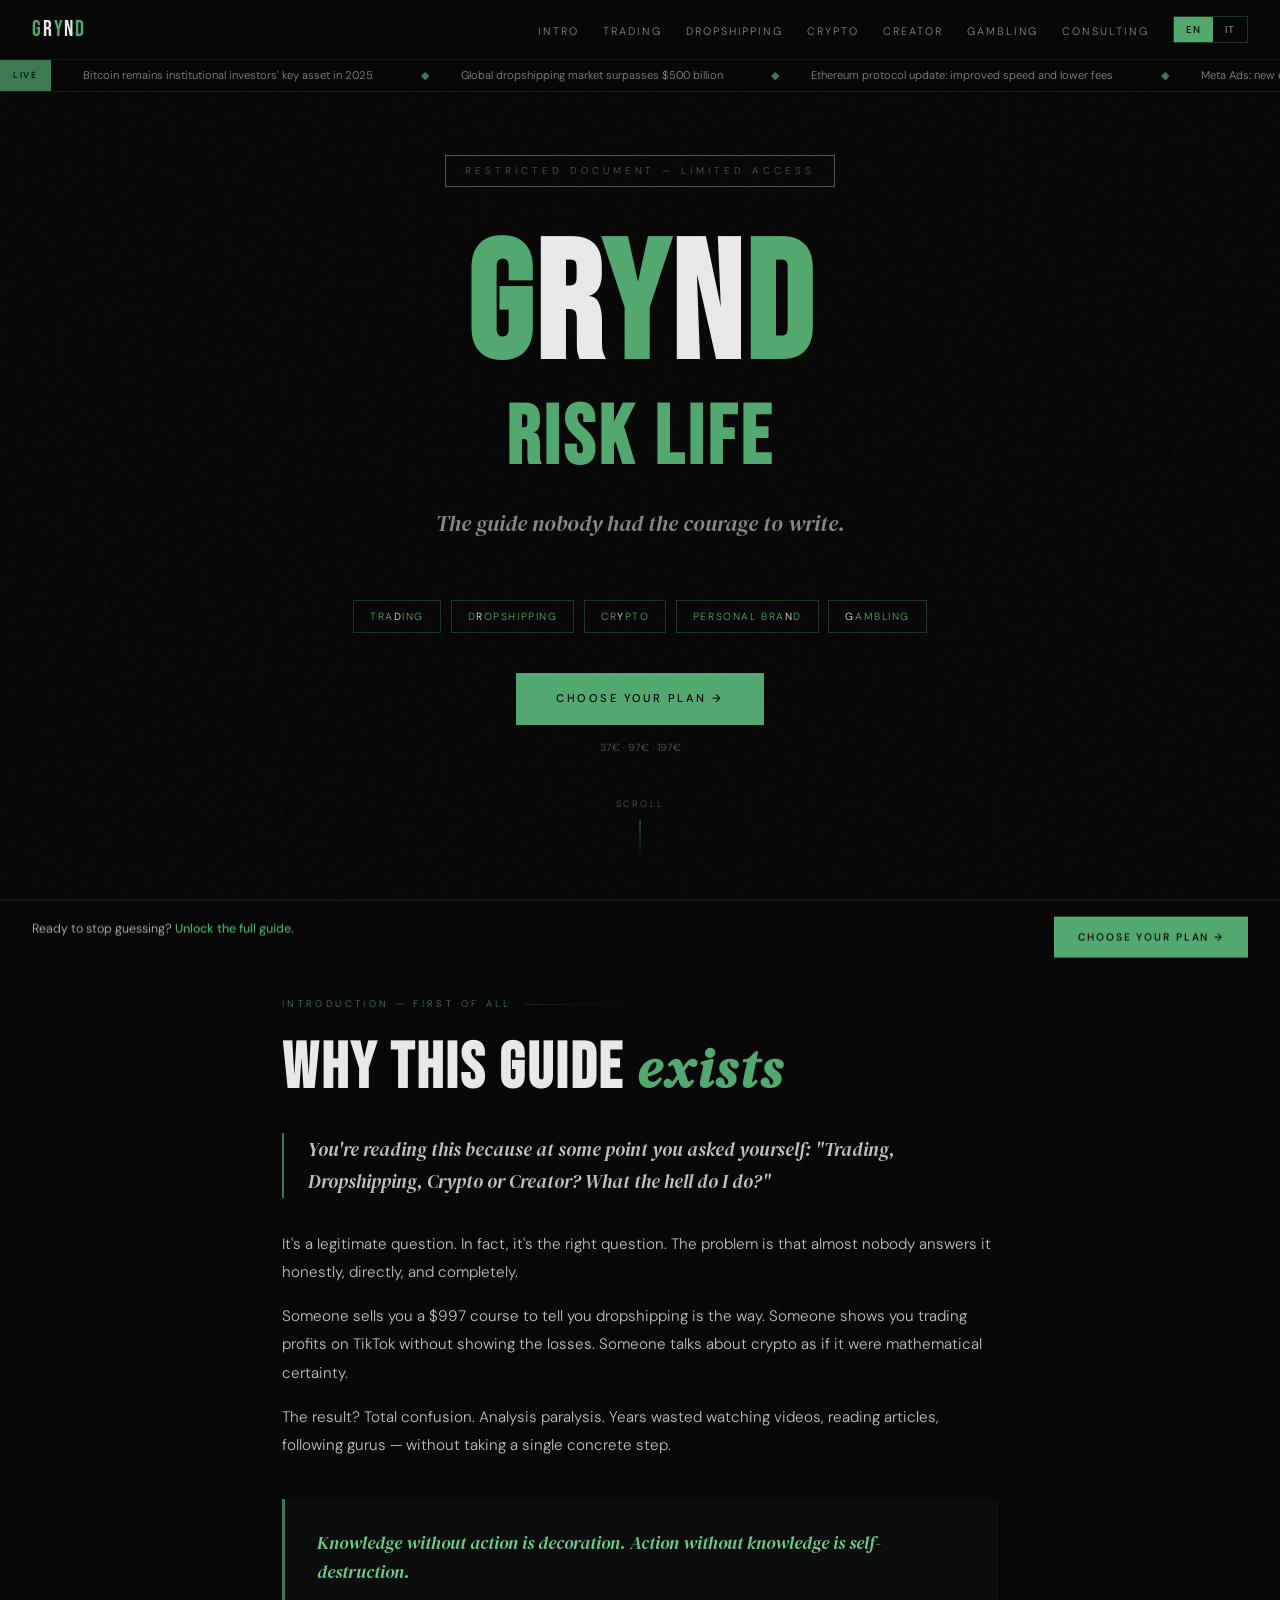
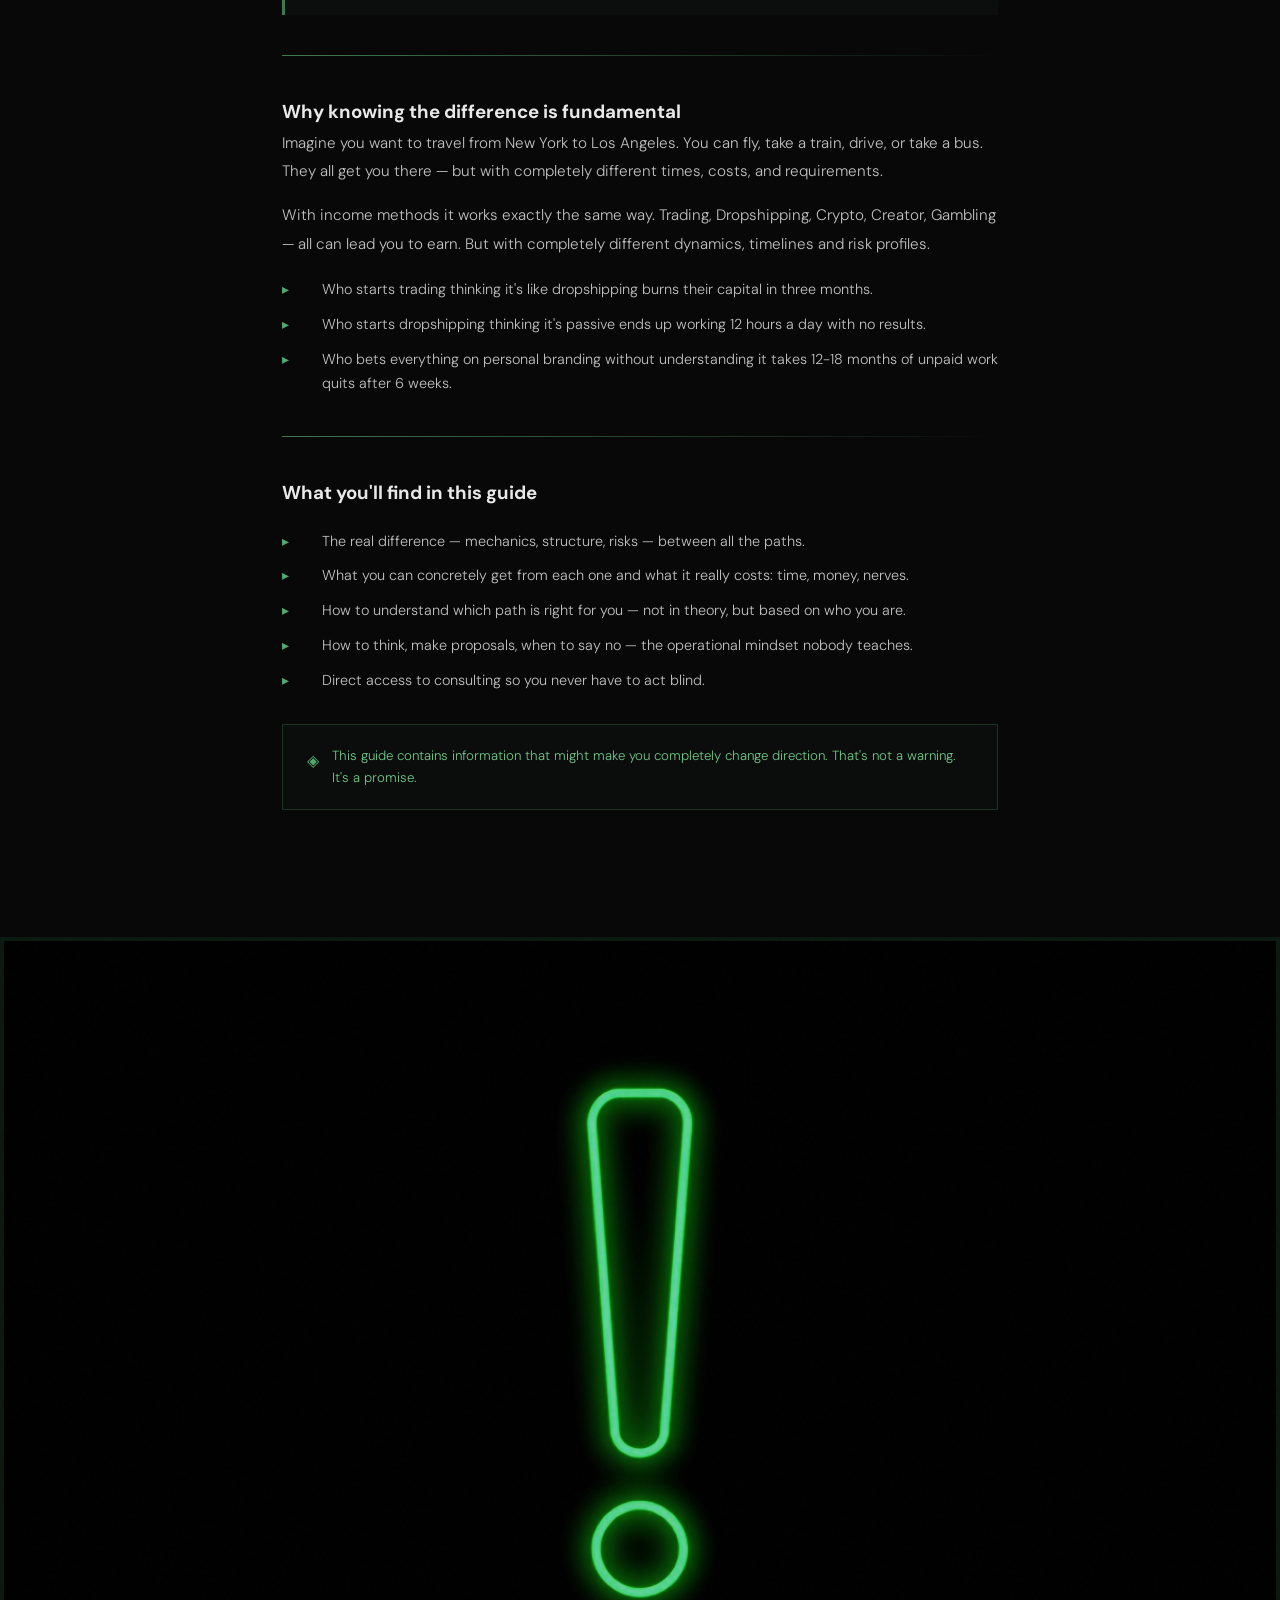
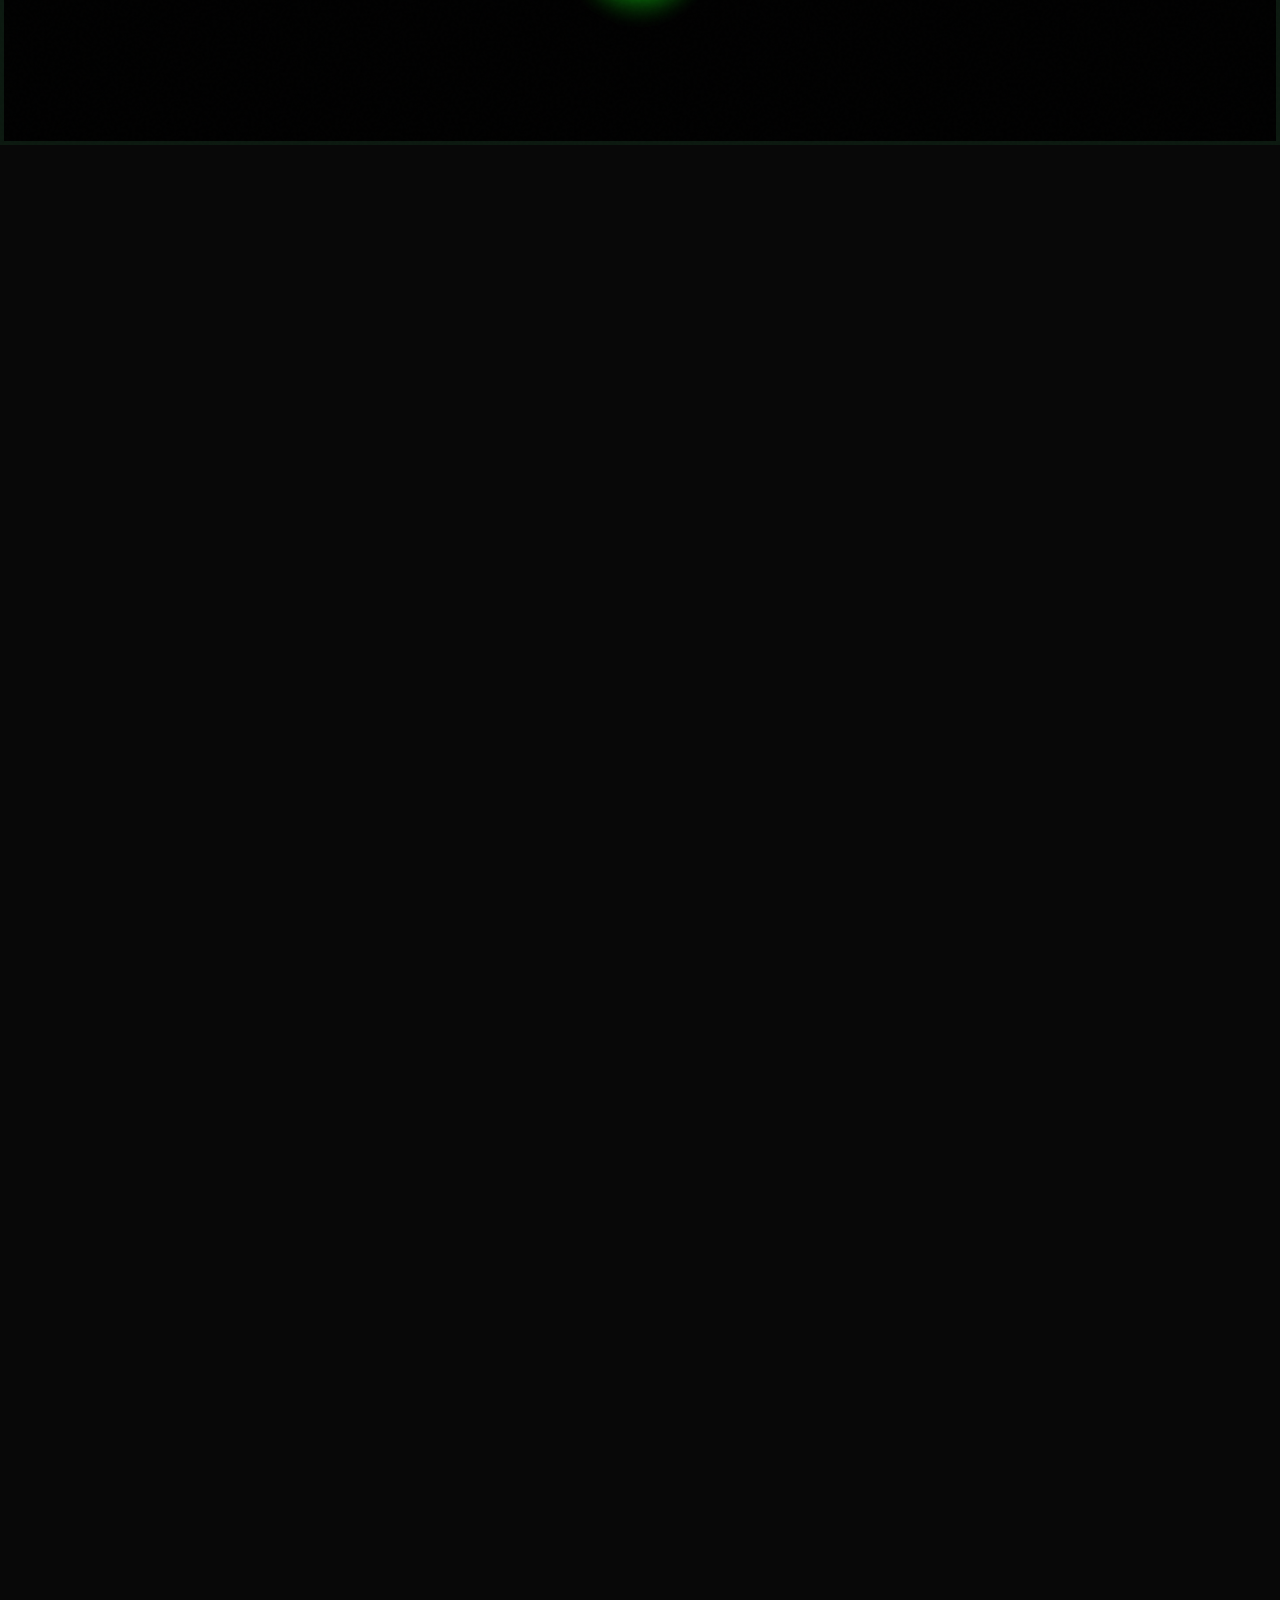
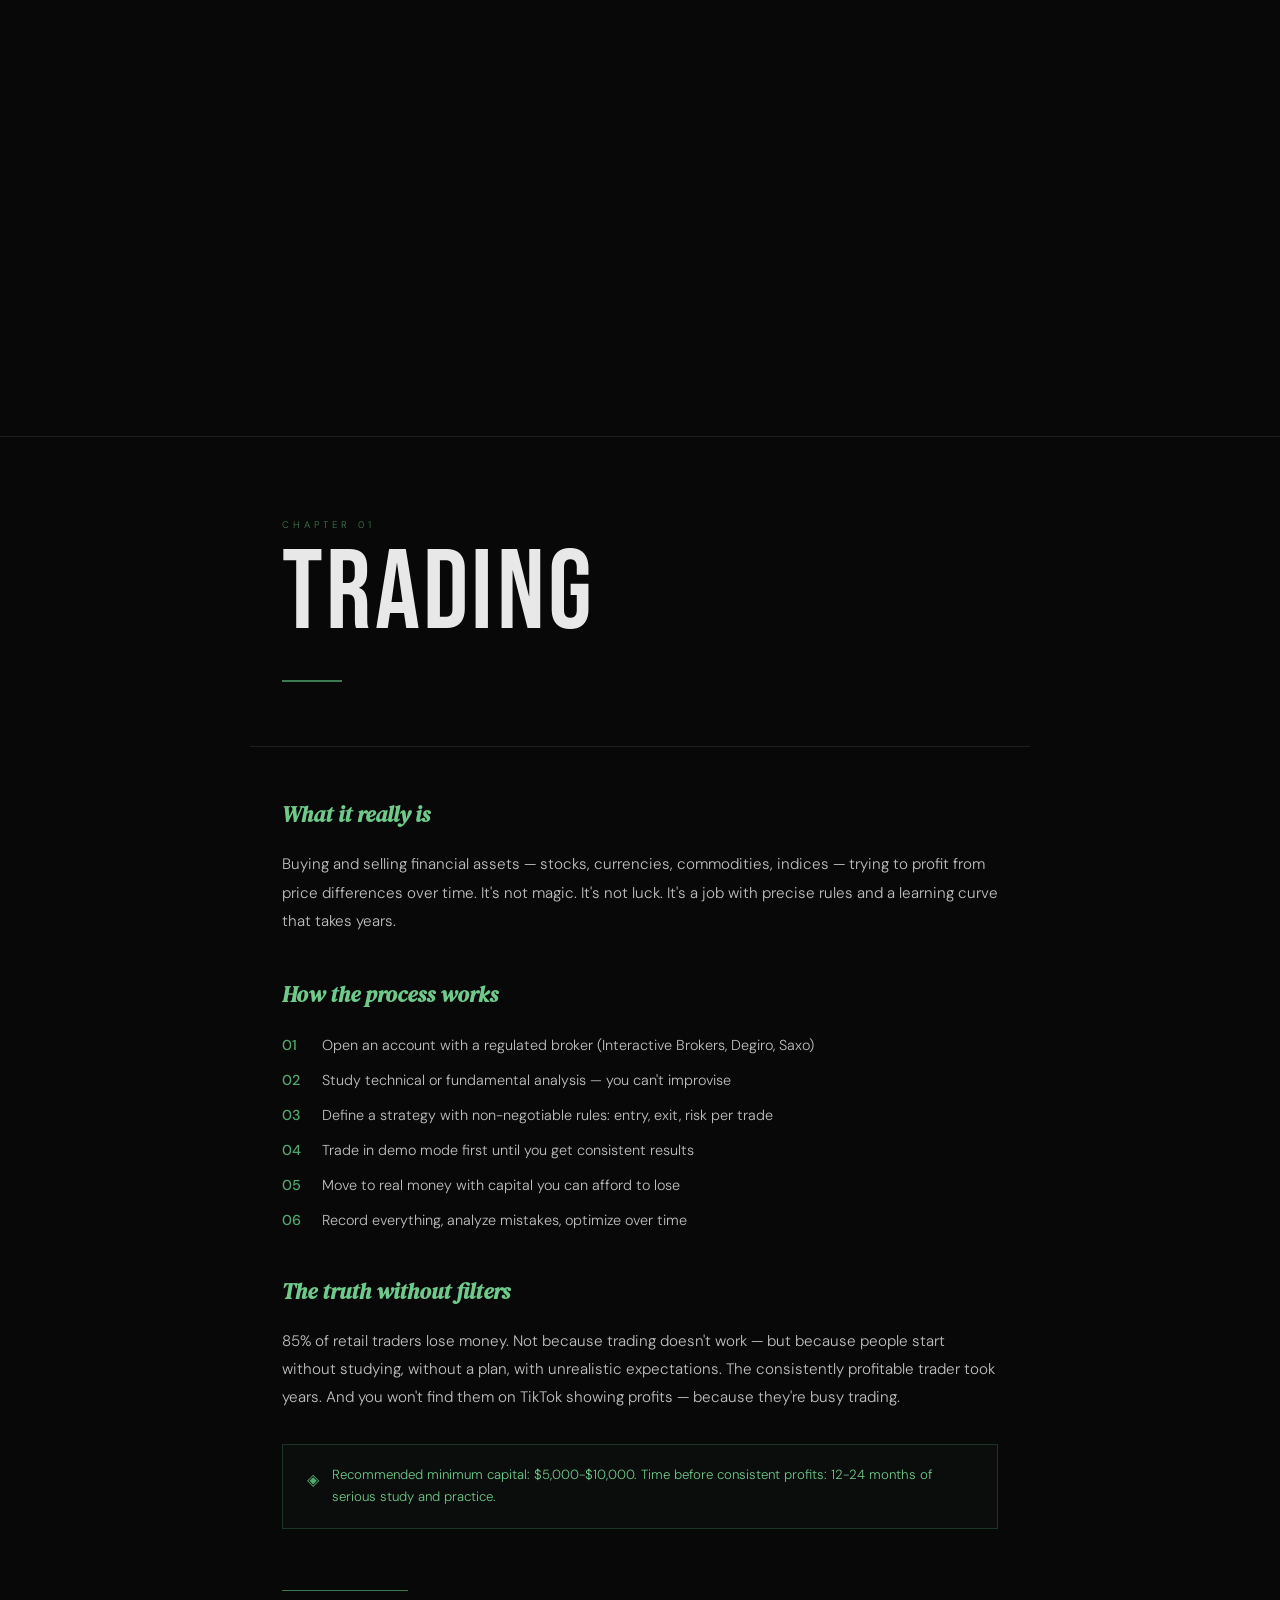
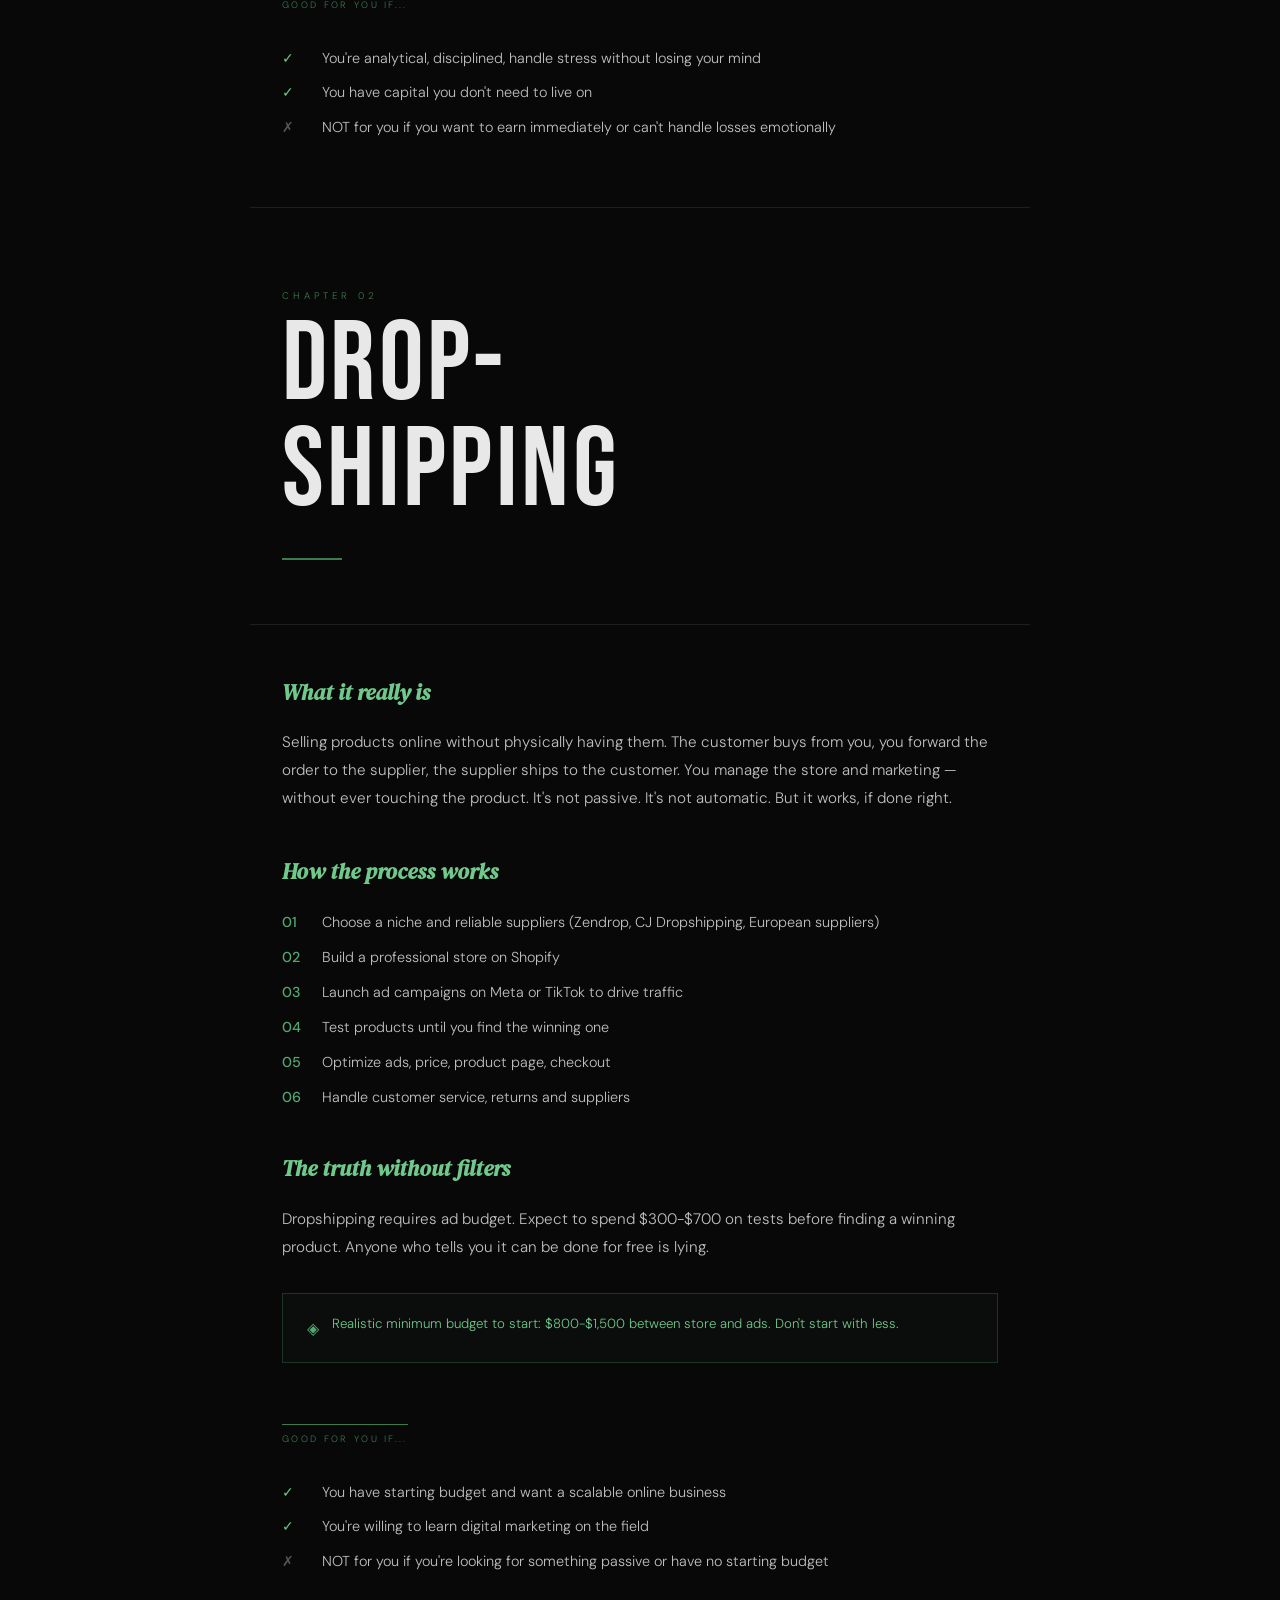
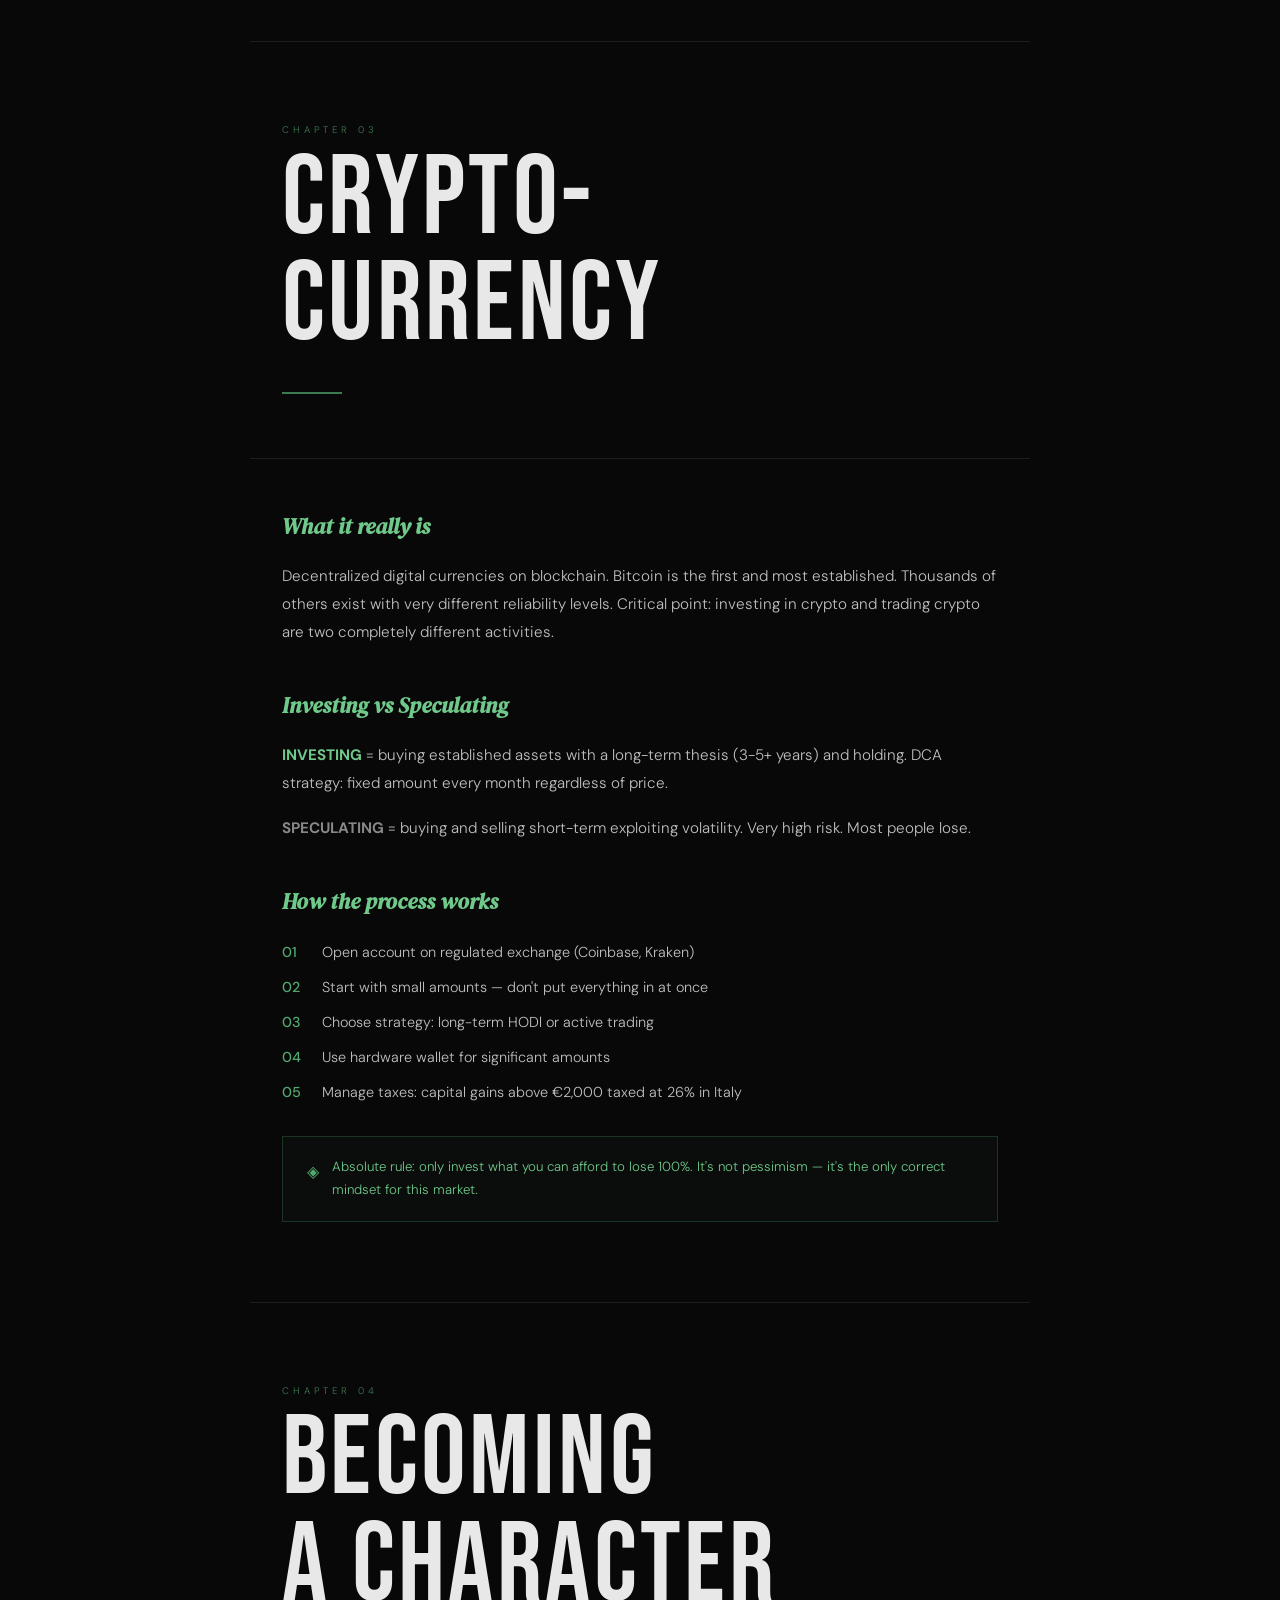
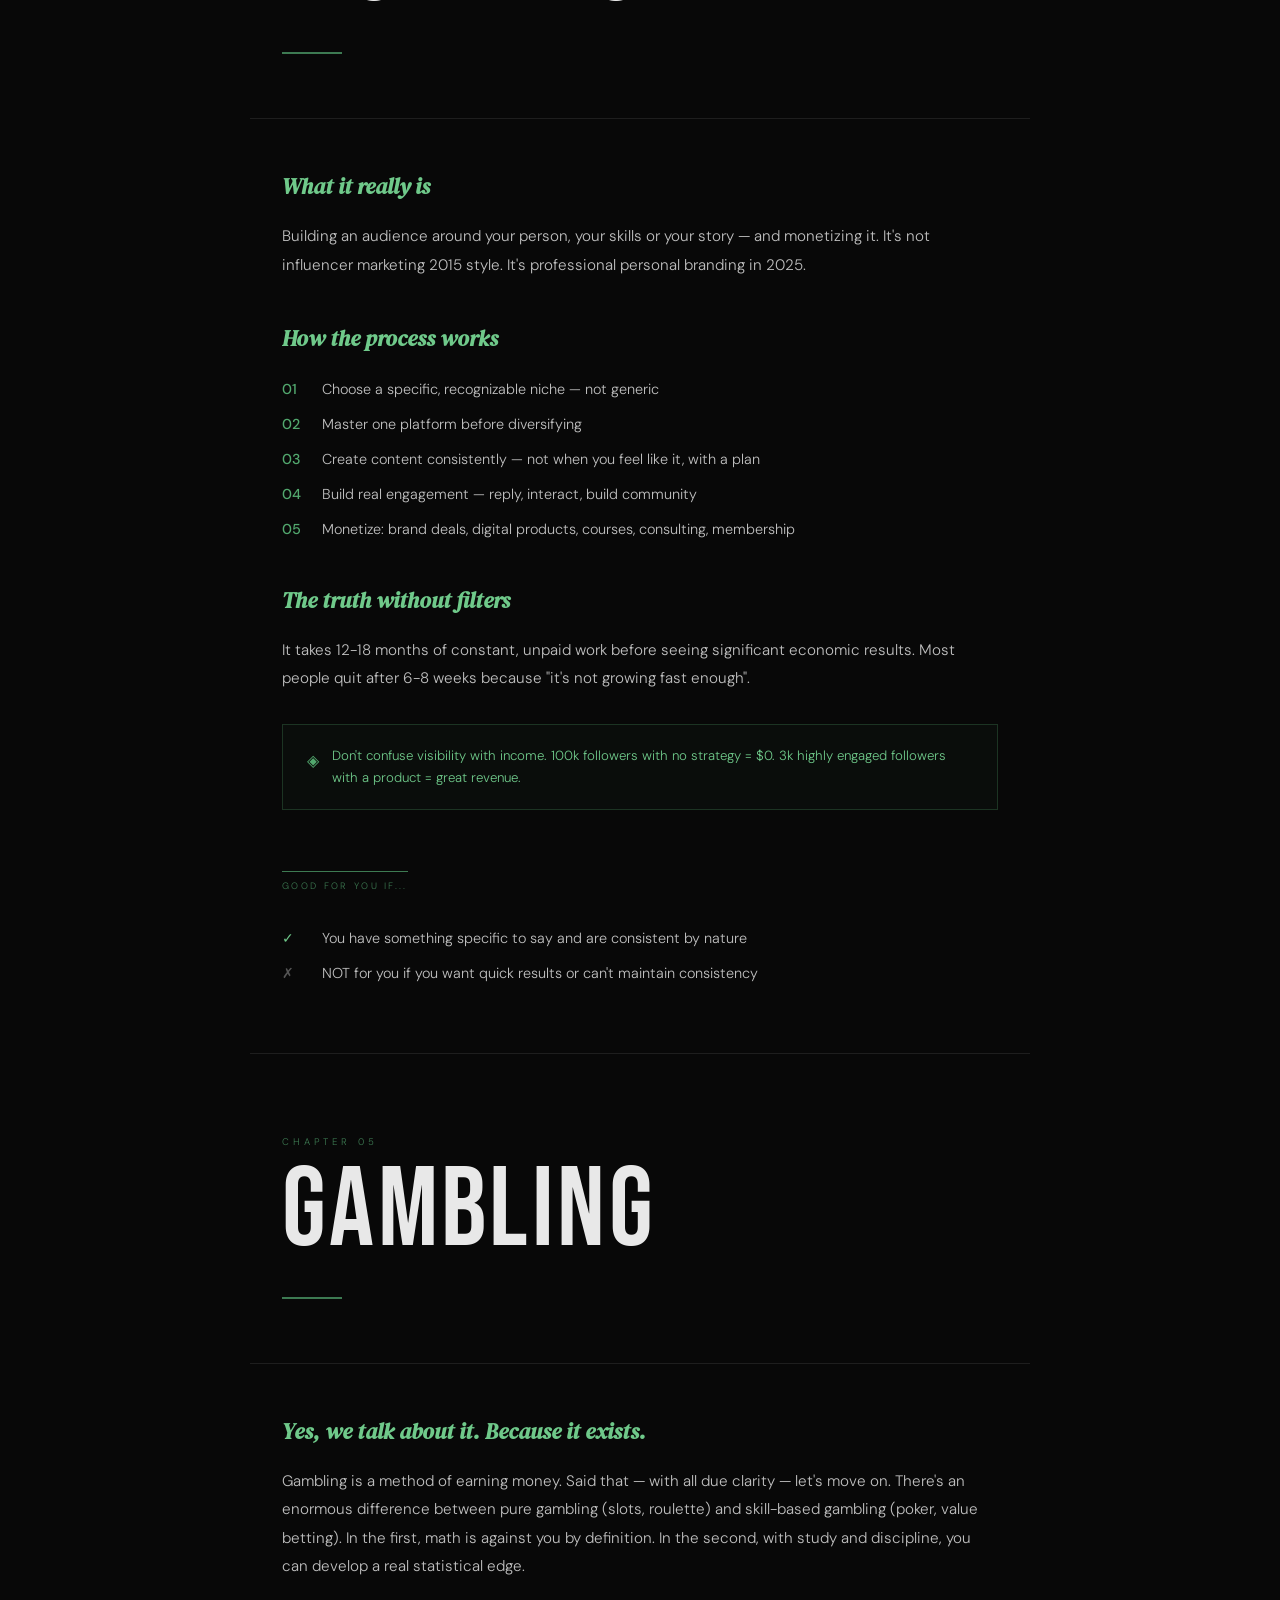
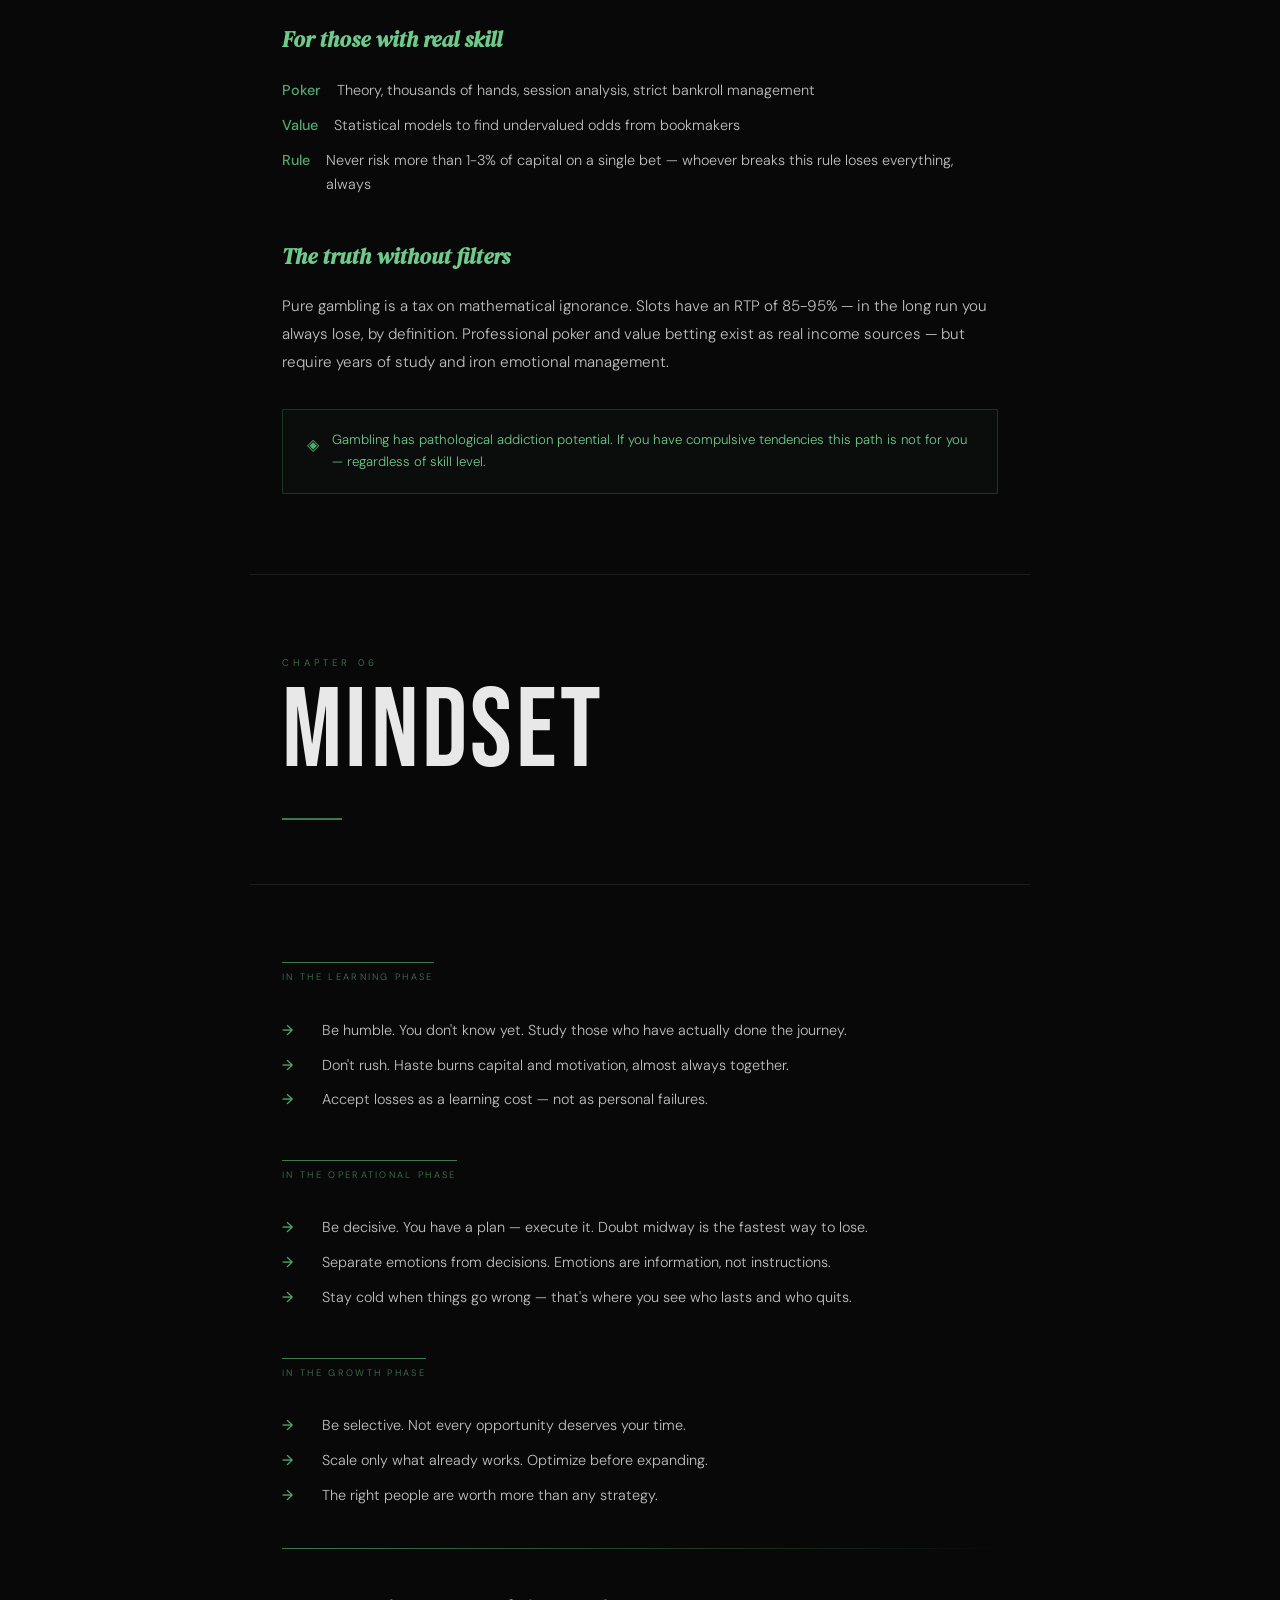
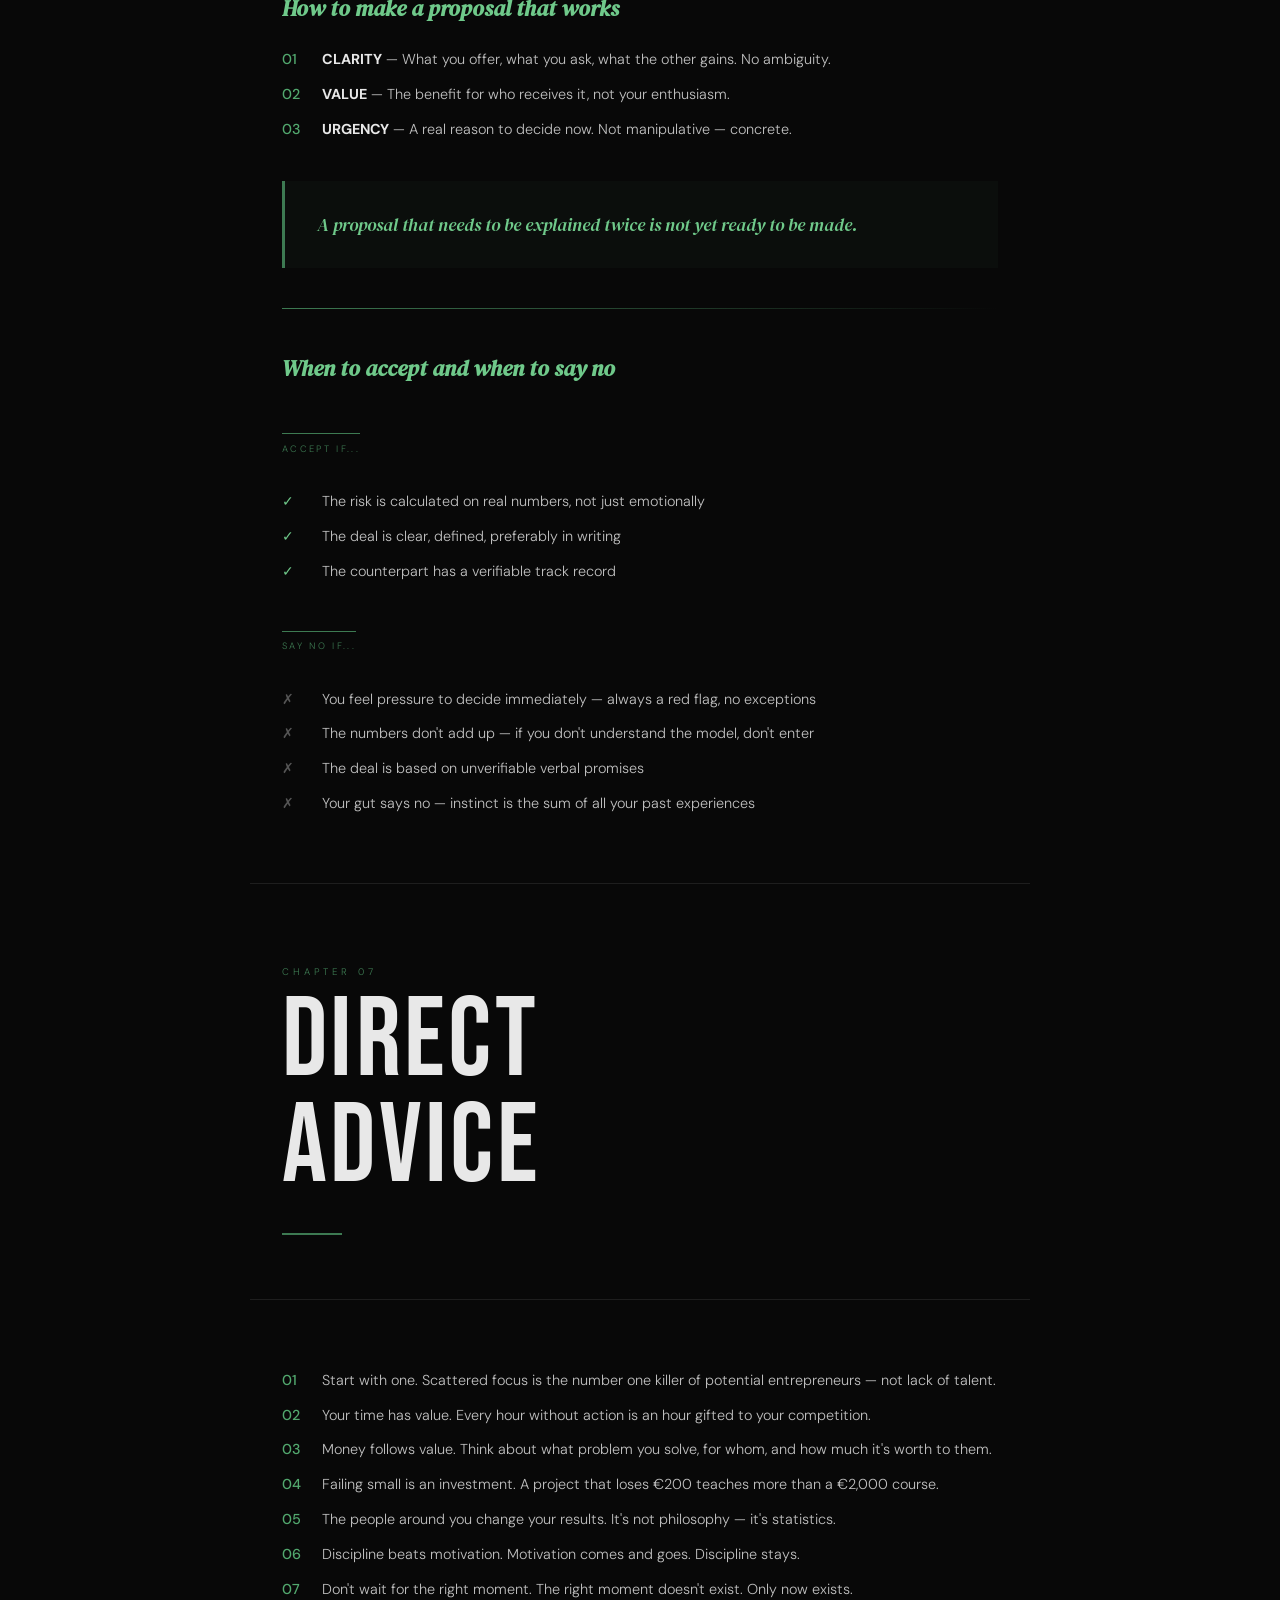
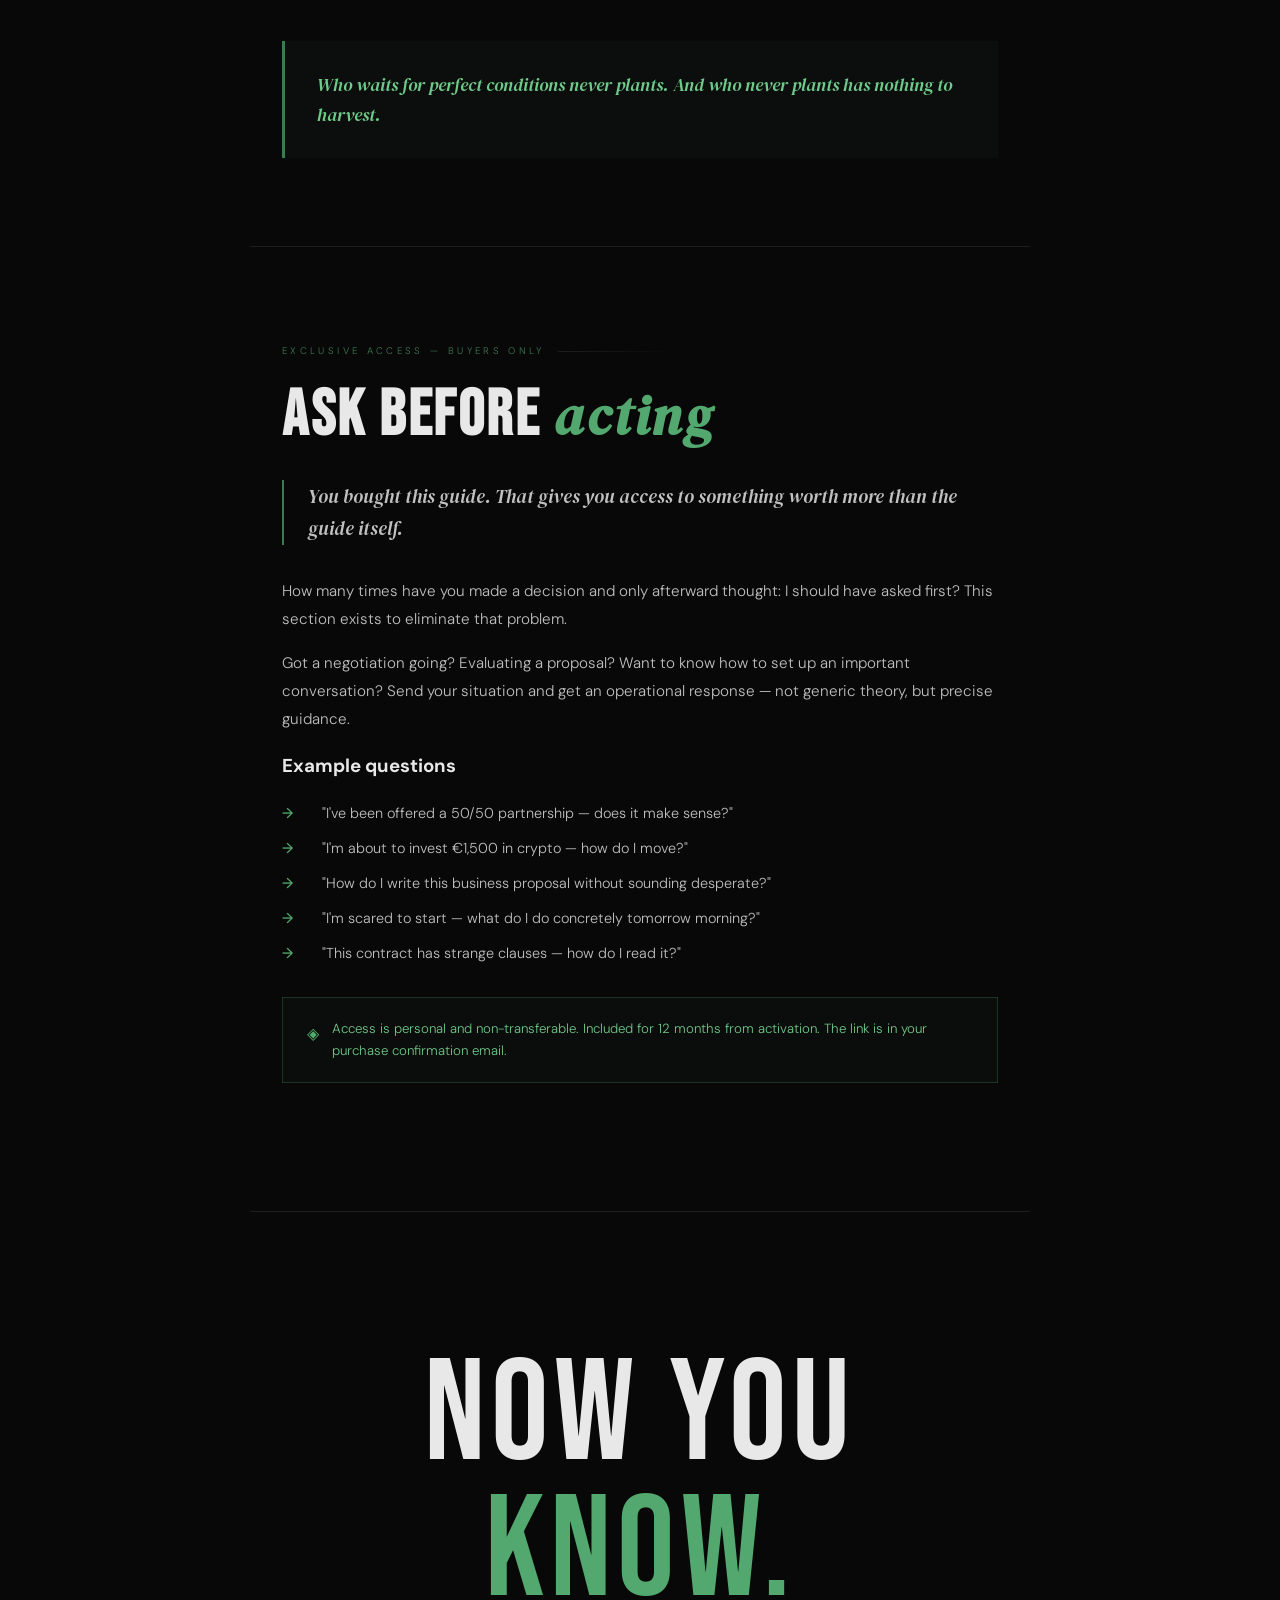
==== commit 51641406: "Update index.html" ====
--- a/index.html
+++ b/index.html
@@ -100,7 +100,6 @@
 
 
 
-<div class="section-bridge"></div>
 <div class="zp-section" id="zp-section">
   <div class="zp-sticky" id="zp-sticky">
     <div class="zp-noise-layer"></div>
@@ -341,7 +340,6 @@
   <div class="warning-box"><span class="w-icon">◈</span><p>Questa guida contiene informazioni che potrebbero farti cambiare completamente direzione. Non è un avvertimento. È una promessa.</p></div>
 </div>
 
-<div class="section-bridge"></div>
 <div class="zp-section" id="zp-section-it">
   <div class="zp-sticky" id="zp-sticky-it">
     <div class="zp-noise-layer"></div>
--- a/style.css
+++ b/style.css
@@ -29,7 +29,7 @@
 .ticker-track a:hover{color:var(--green2);}
 .ticker-sep{color:var(--green)!important;margin-right:2rem!important;}
 @keyframes tickerScroll{0%{transform:translateX(0);}100%{transform:translateX(-50%);}}
-.cover{min-height:100vh;display:flex;flex-direction:column;align-items:center;justify-content:center;text-align:center;padding-top:92px;padding-bottom:4rem;padding-left:2rem;padding-right:2rem;position:relative;border-bottom:none;background:#000;}
+.cover{min-height:100vh;display:flex;flex-direction:column;align-items:center;justify-content:center;text-align:center;padding-top:92px;padding-bottom:4rem;padding-left:2rem;padding-right:2rem;position:relative;border-bottom:none;}
 .zp-section{position:relative;height:300vh;border-bottom:1px solid var(--dark3);margin-top:-1px;}
 .cover-tag{font-size:0.62rem;letter-spacing:0.4em;text-transform:uppercase;color:var(--gray);border:1px solid var(--gray);padding:0.4rem 1.2rem;margin-bottom:3rem;opacity:0;animation:fadeUp 0.8s 0.2s ease forwards;}
 .cover h1{font-family:var(--display);font-size:clamp(4rem,13vw,11rem);line-height:0.9;letter-spacing:0.02em;color:var(--white);opacity:0;animation:fadeUp 0.8s 0.4s ease forwards;}
@@ -50,7 +50,7 @@
 .cover-scroll span{font-size:0.58rem;letter-spacing:0.25em;text-transform:uppercase;color:var(--gray);}
 .scroll-line{width:1px;height:40px;background:linear-gradient(to bottom,var(--green),transparent);animation:pulse 2s ease-in-out infinite;}
 .section{max-width:780px;margin:0 auto;padding:6rem 2rem;border-bottom:1px solid var(--dark3);}
-#intro,#intro-it{border-bottom:none;background:linear-gradient(to bottom,#000 0%,#080808 18%,transparent 100%);}
+#intro,#intro-it{border-bottom:none;}
 .section-bridge{width:100%;height:120px;background:linear-gradient(to bottom,#080808,#000);}
 .section-label{font-size:0.6rem;letter-spacing:0.35em;text-transform:uppercase;color:var(--green);display:flex;align-items:center;gap:0.8rem;margin-bottom:1.5rem;}
 .section-label::after{content:'';flex:1;height:1px;background:linear-gradient(to right,var(--dark3),transparent);max-width:120px;}
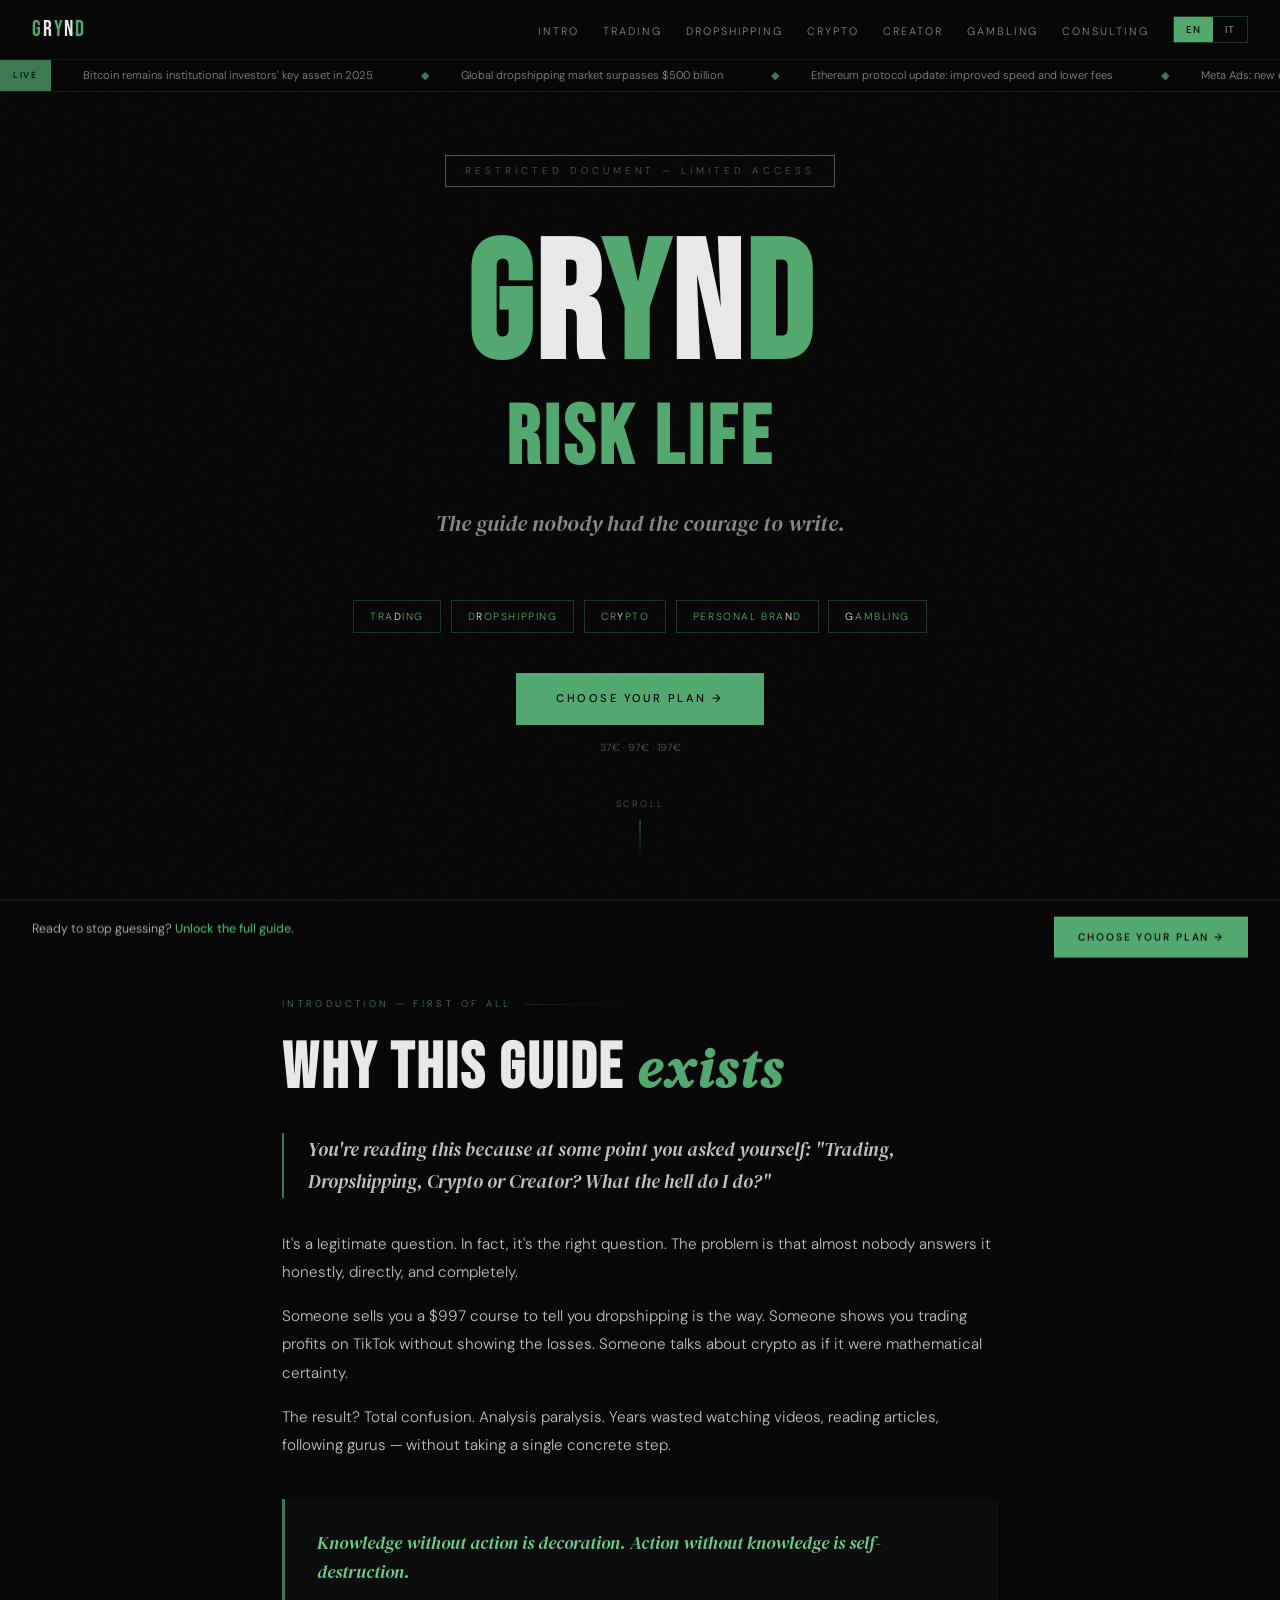
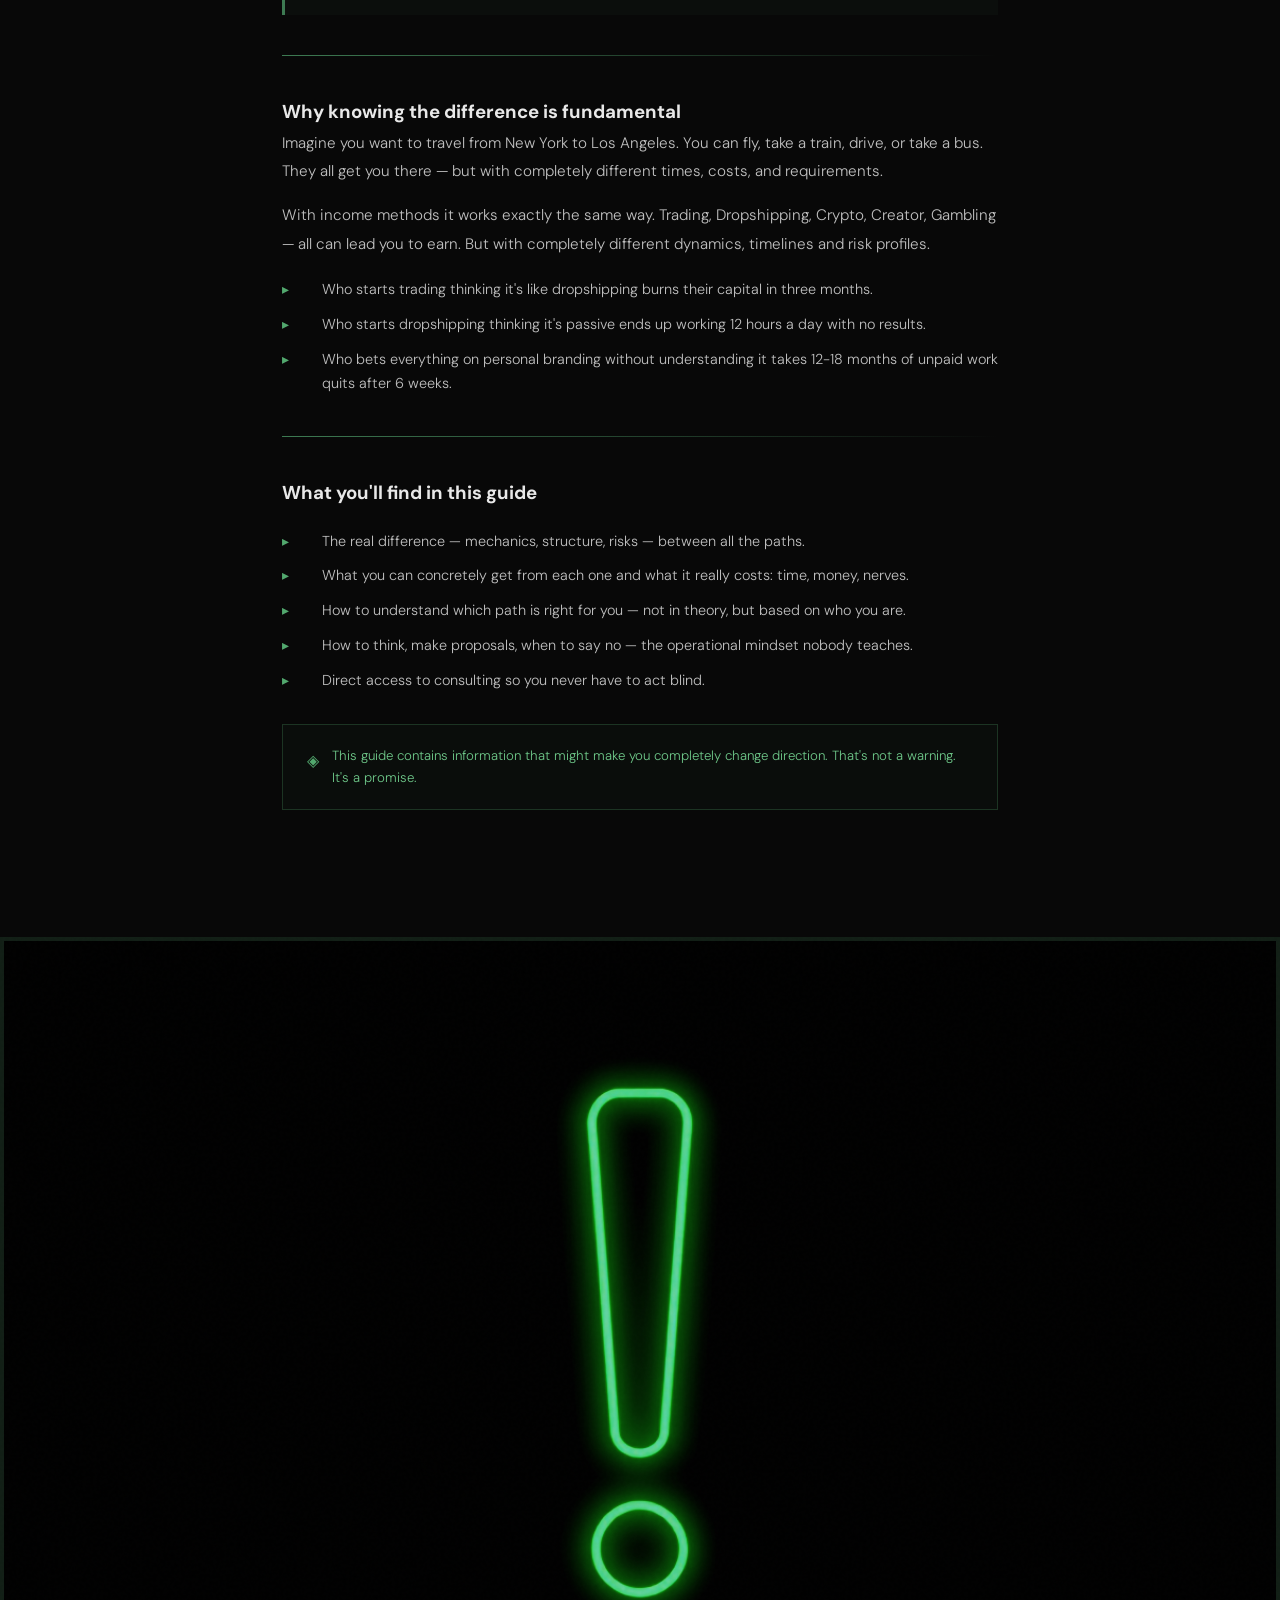
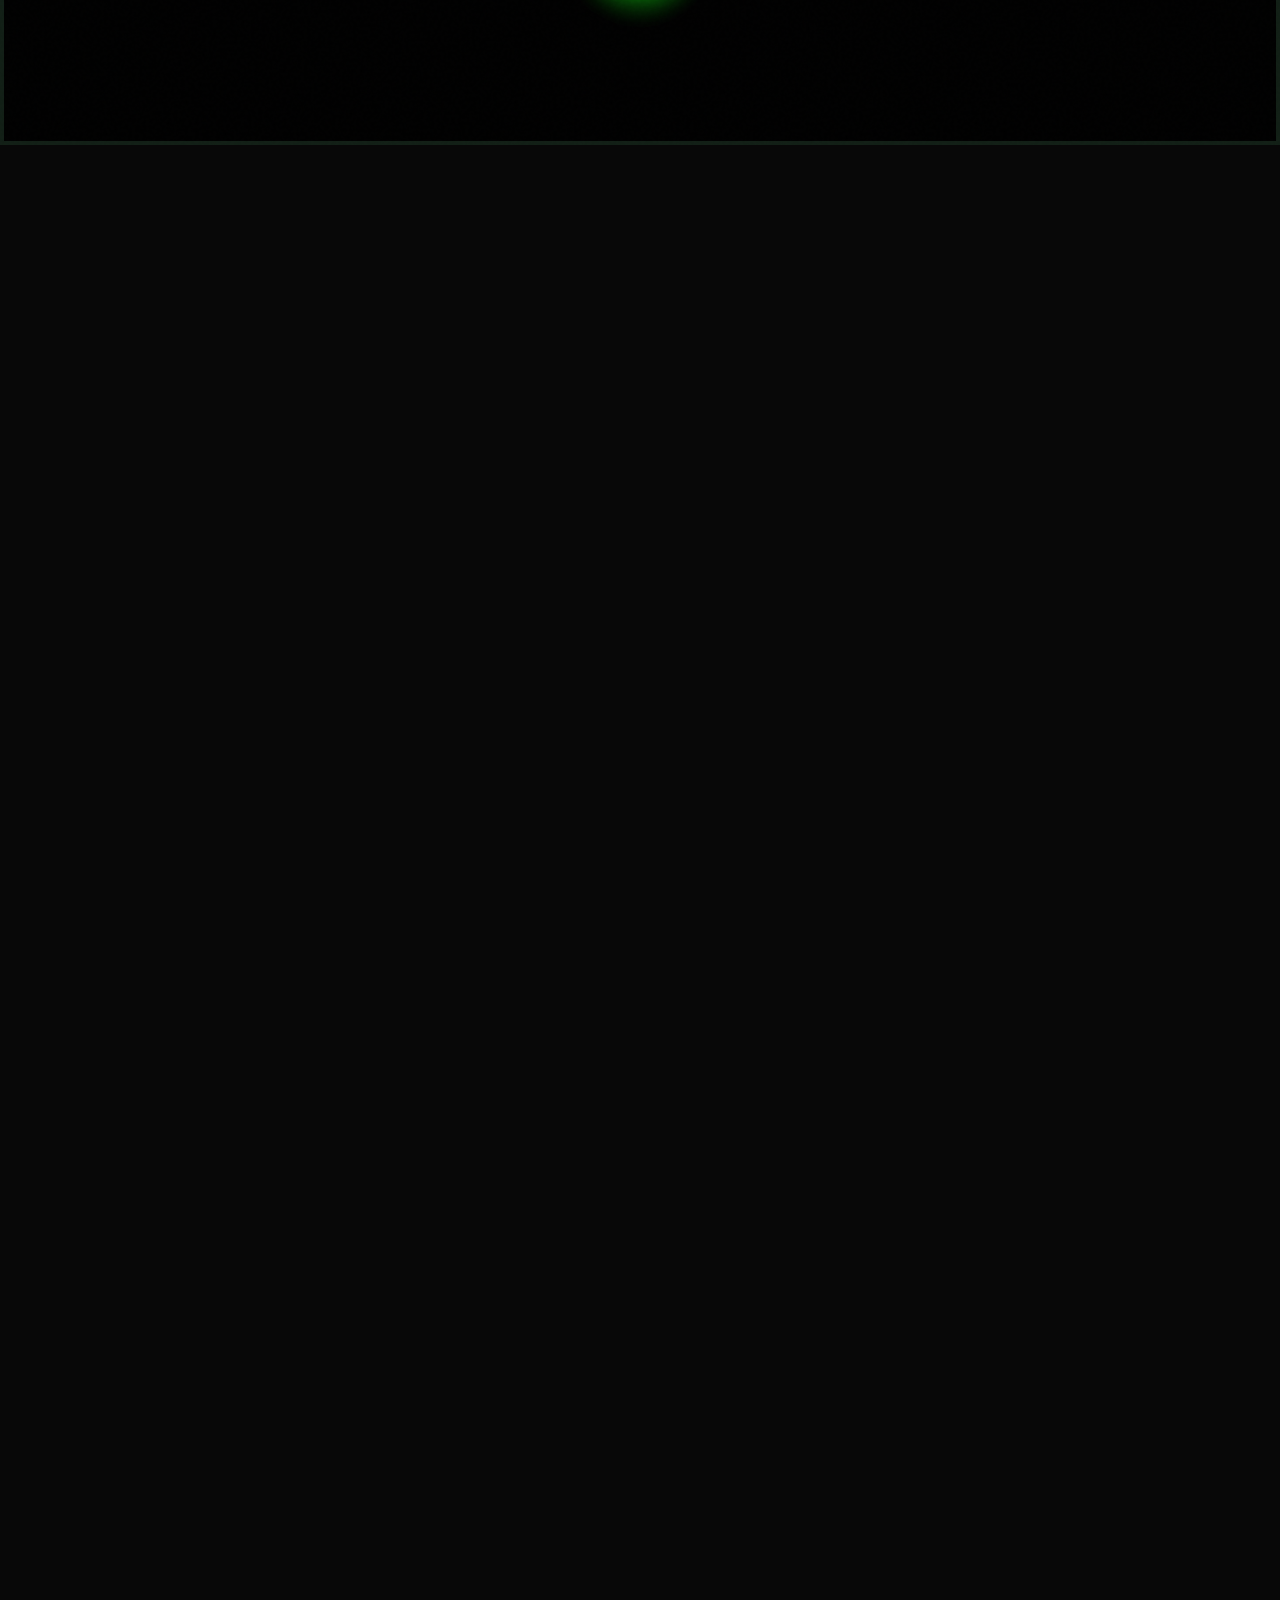
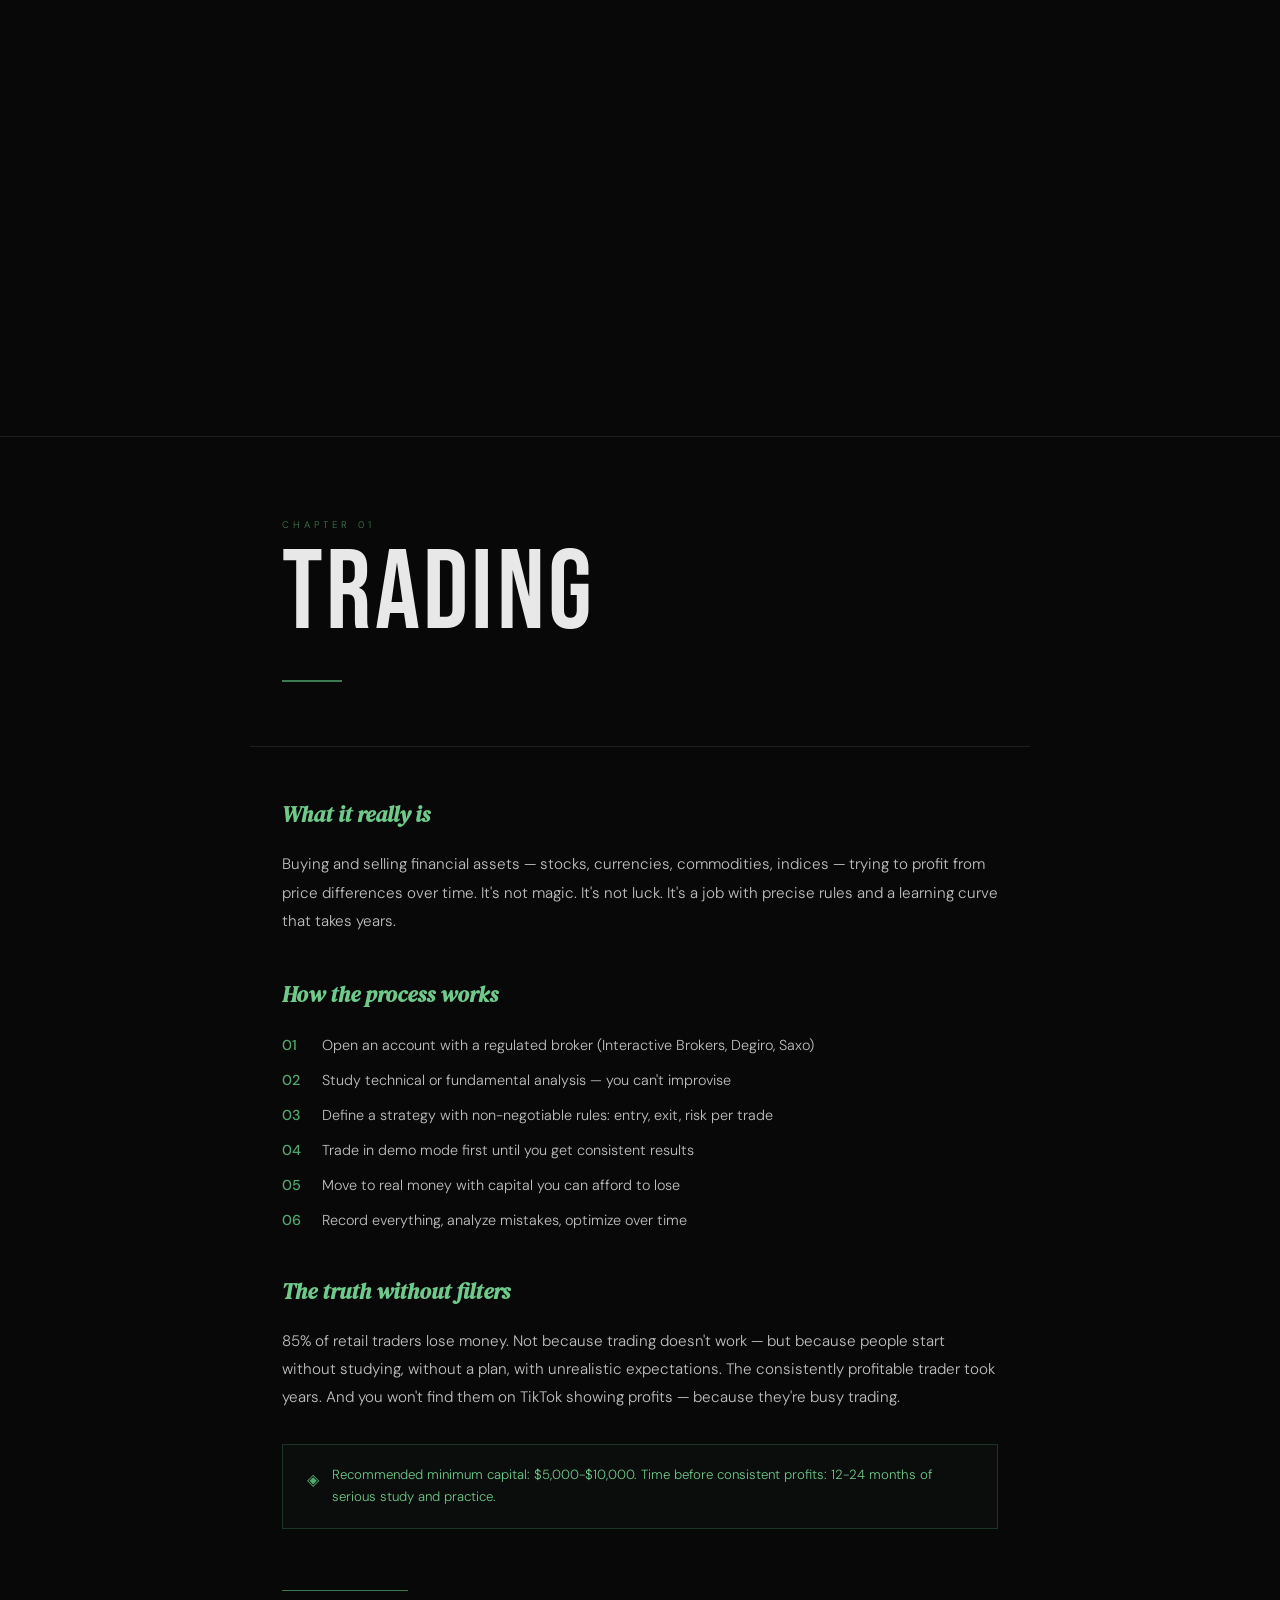
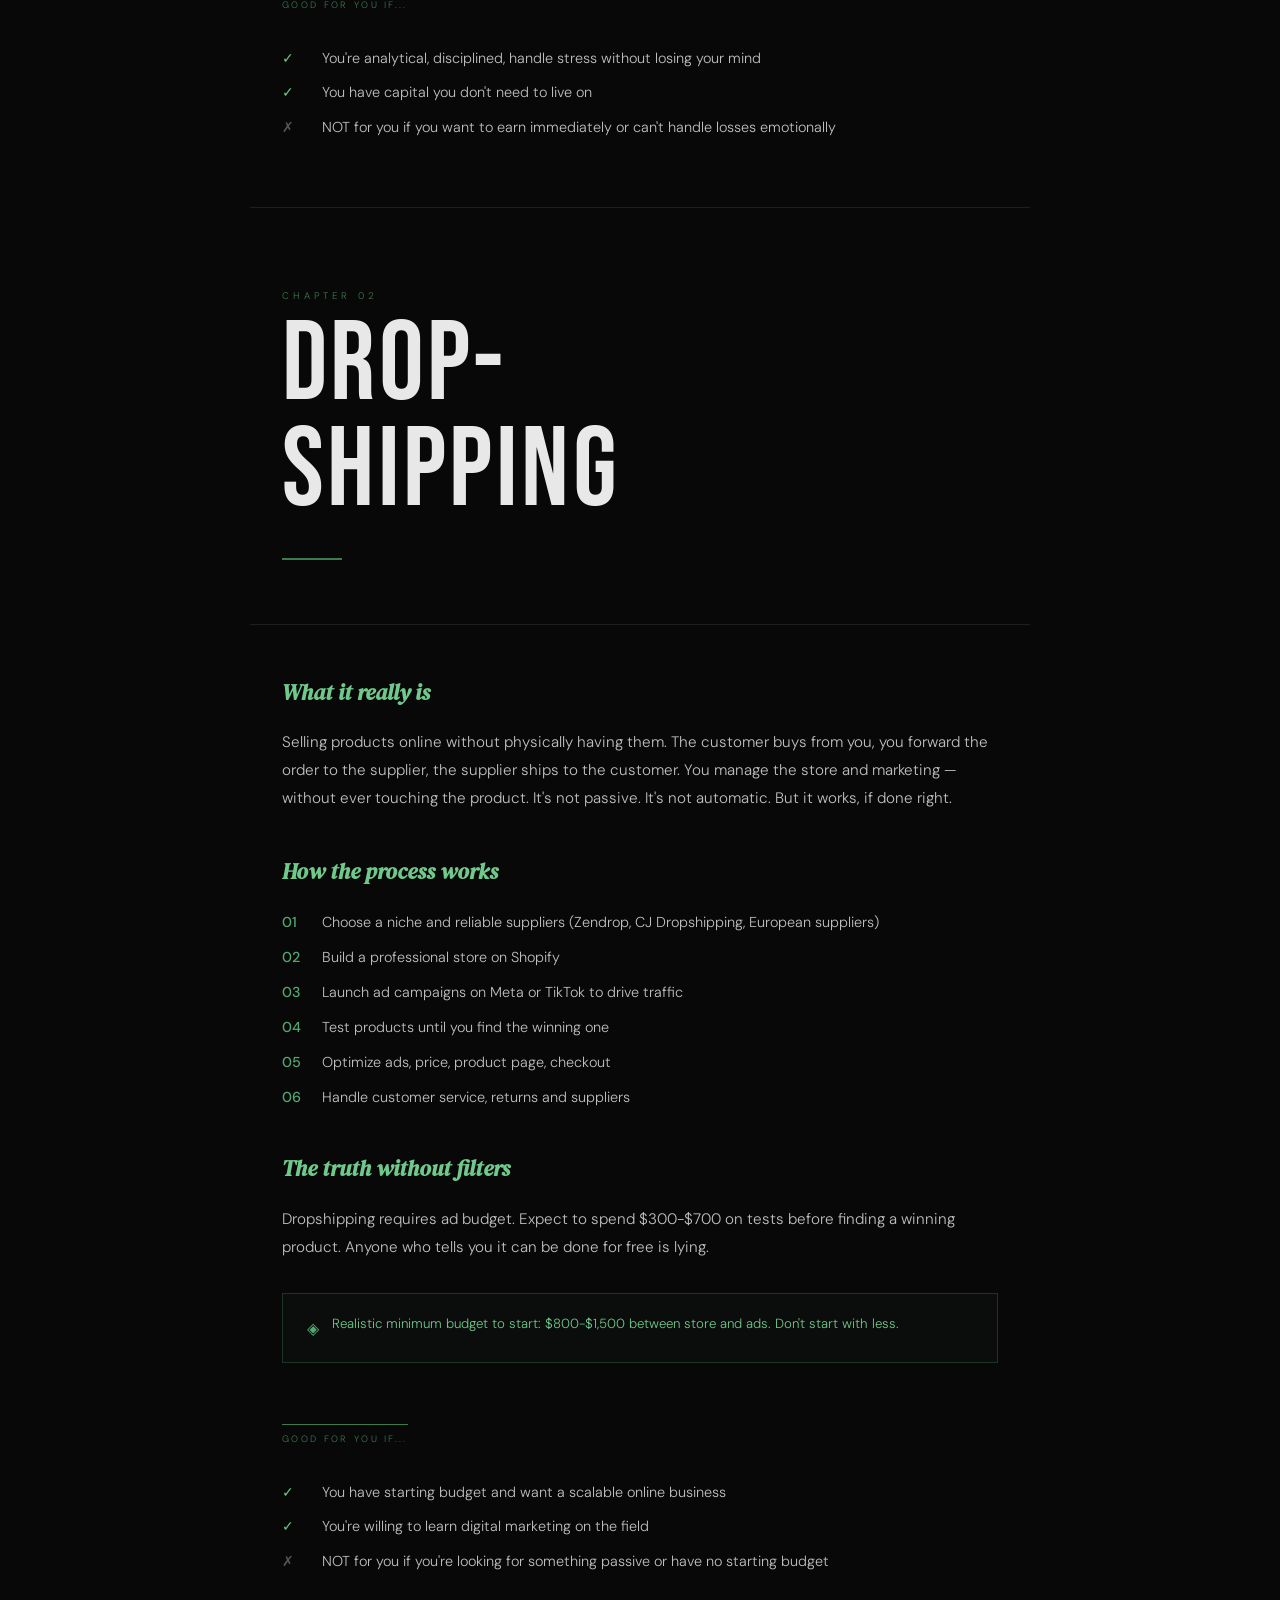
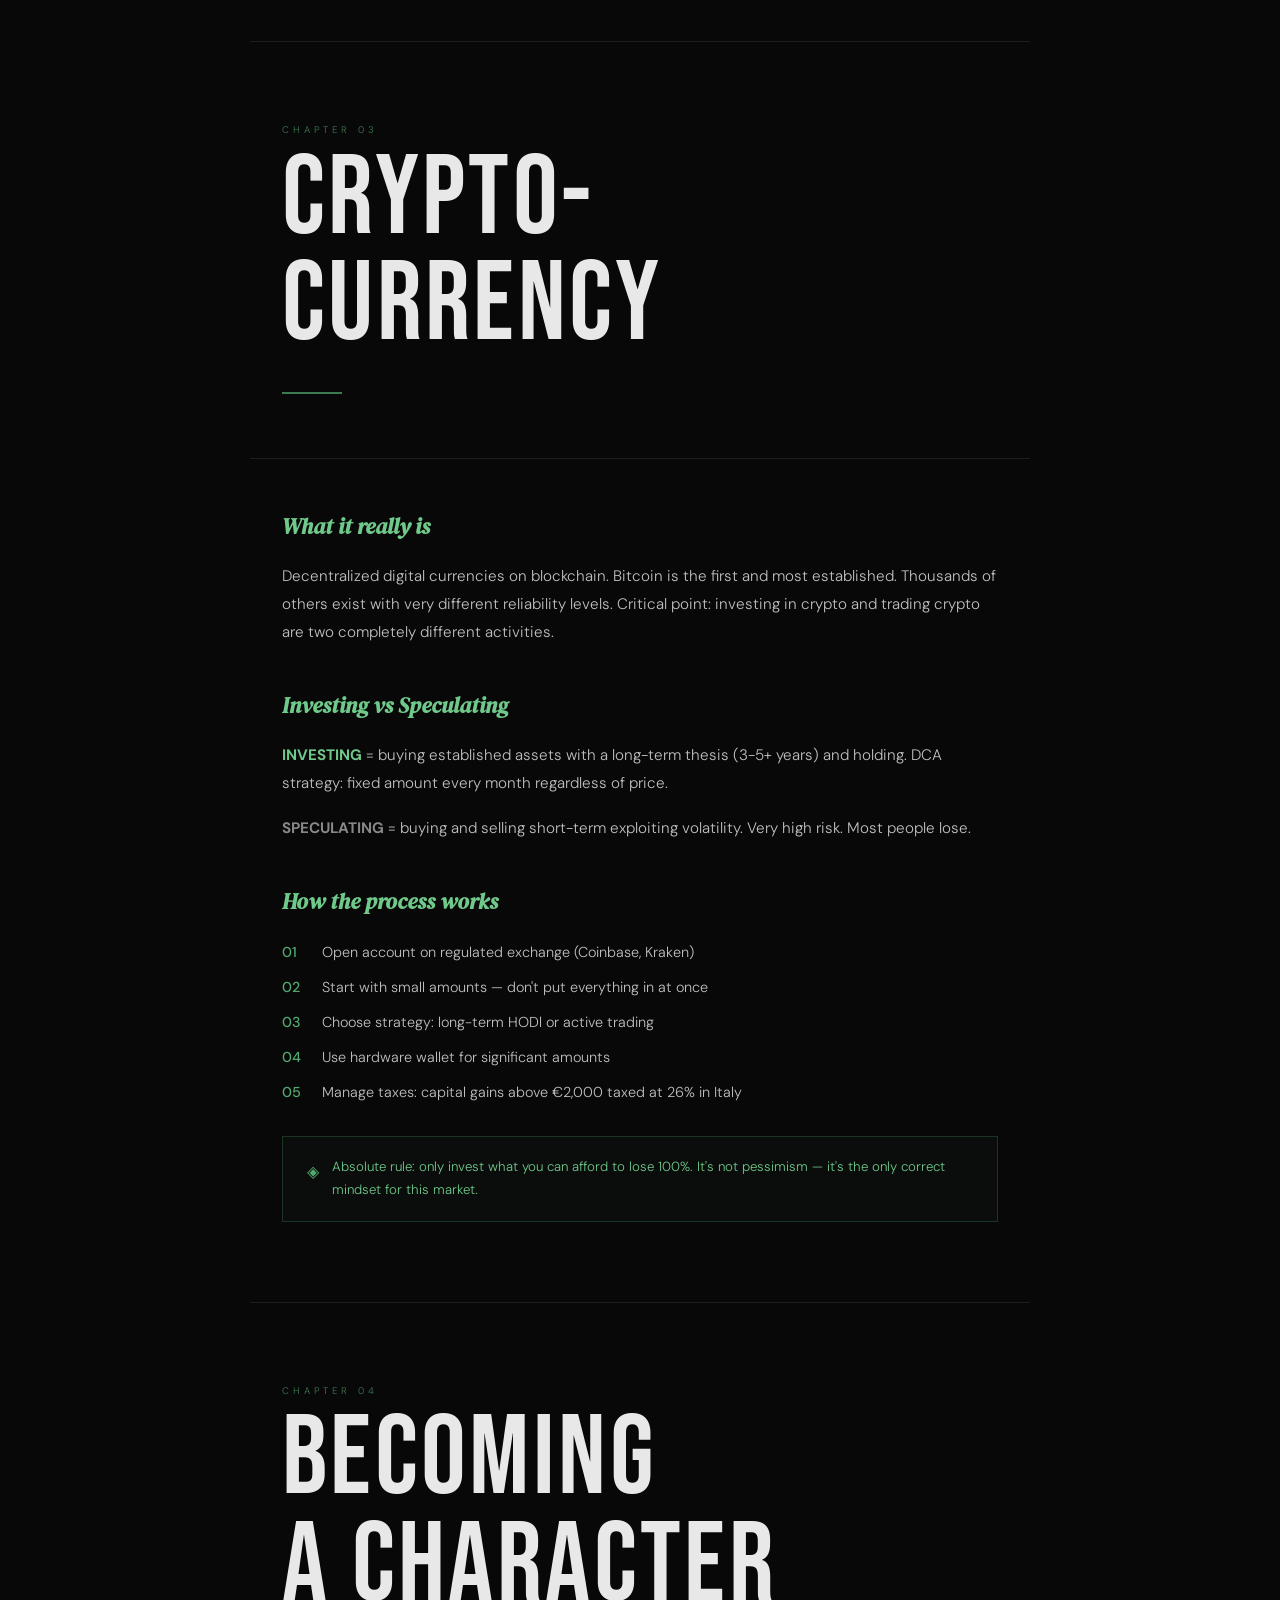
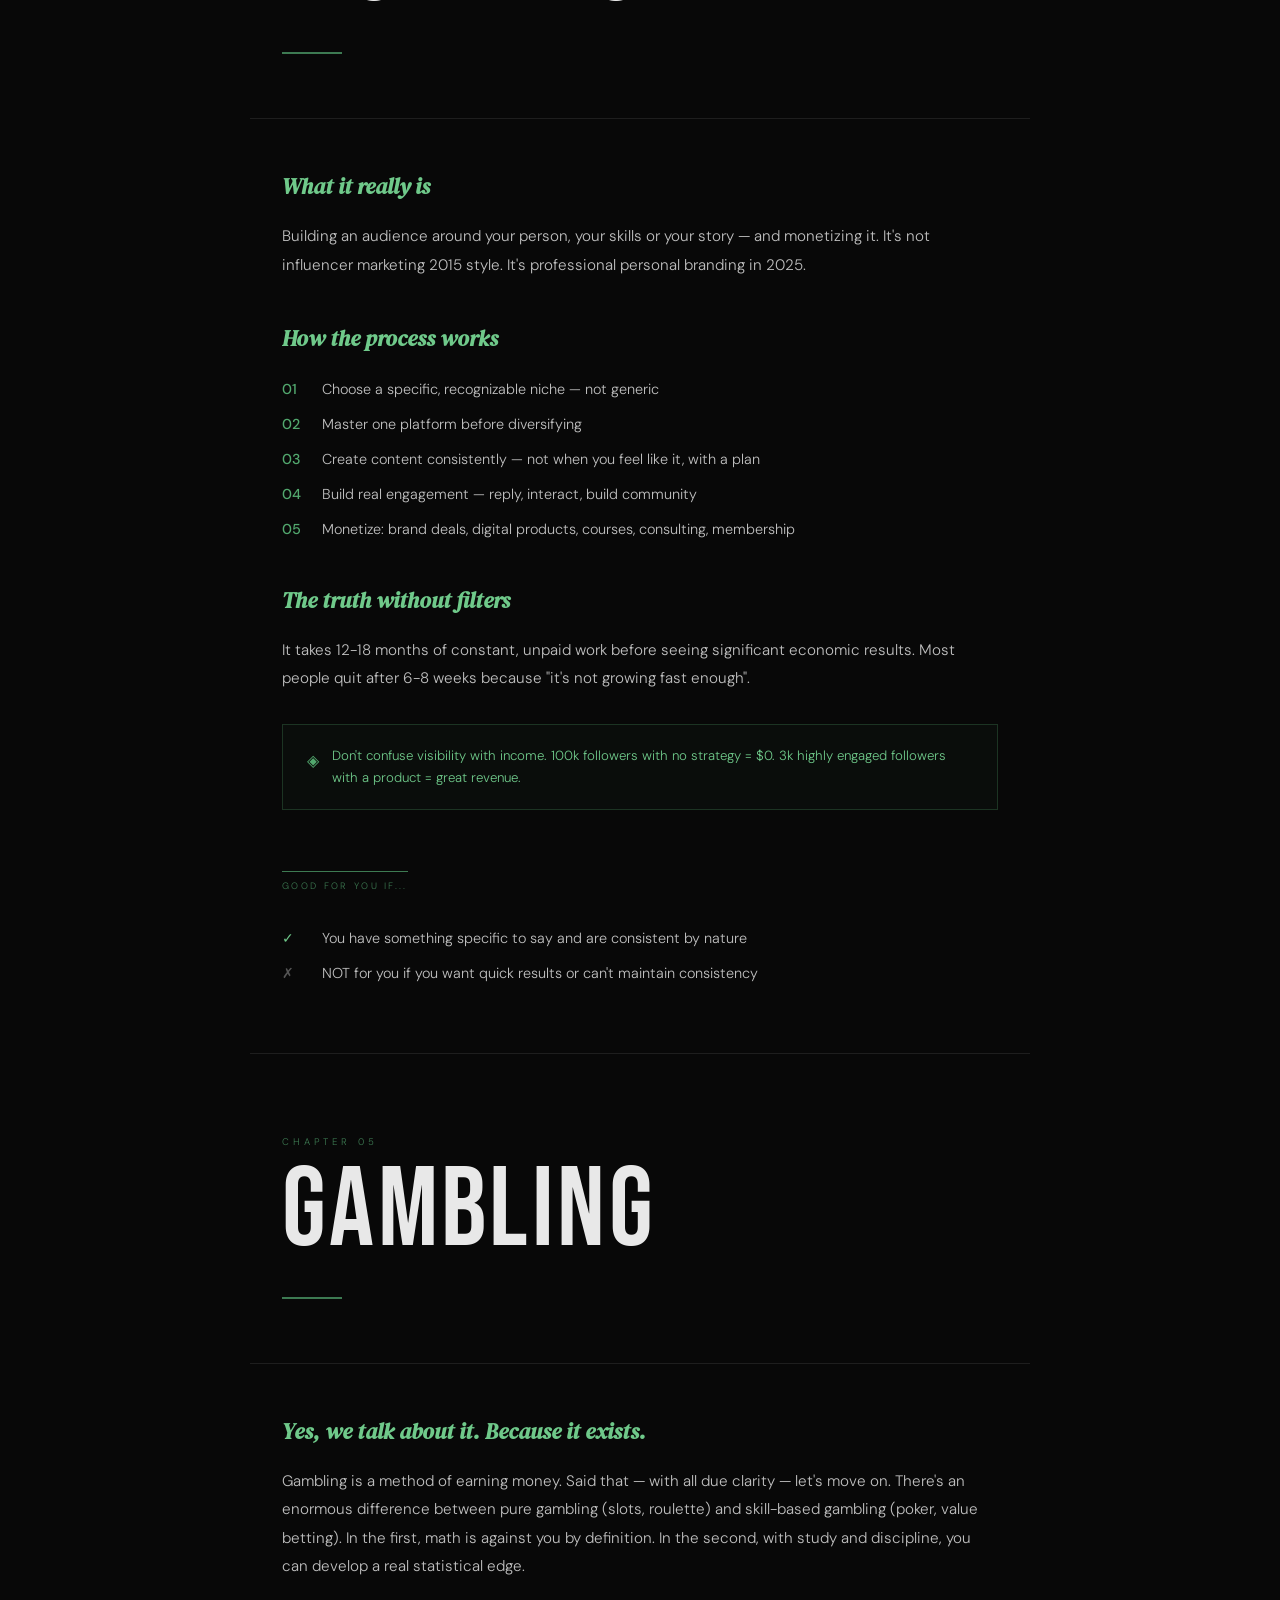
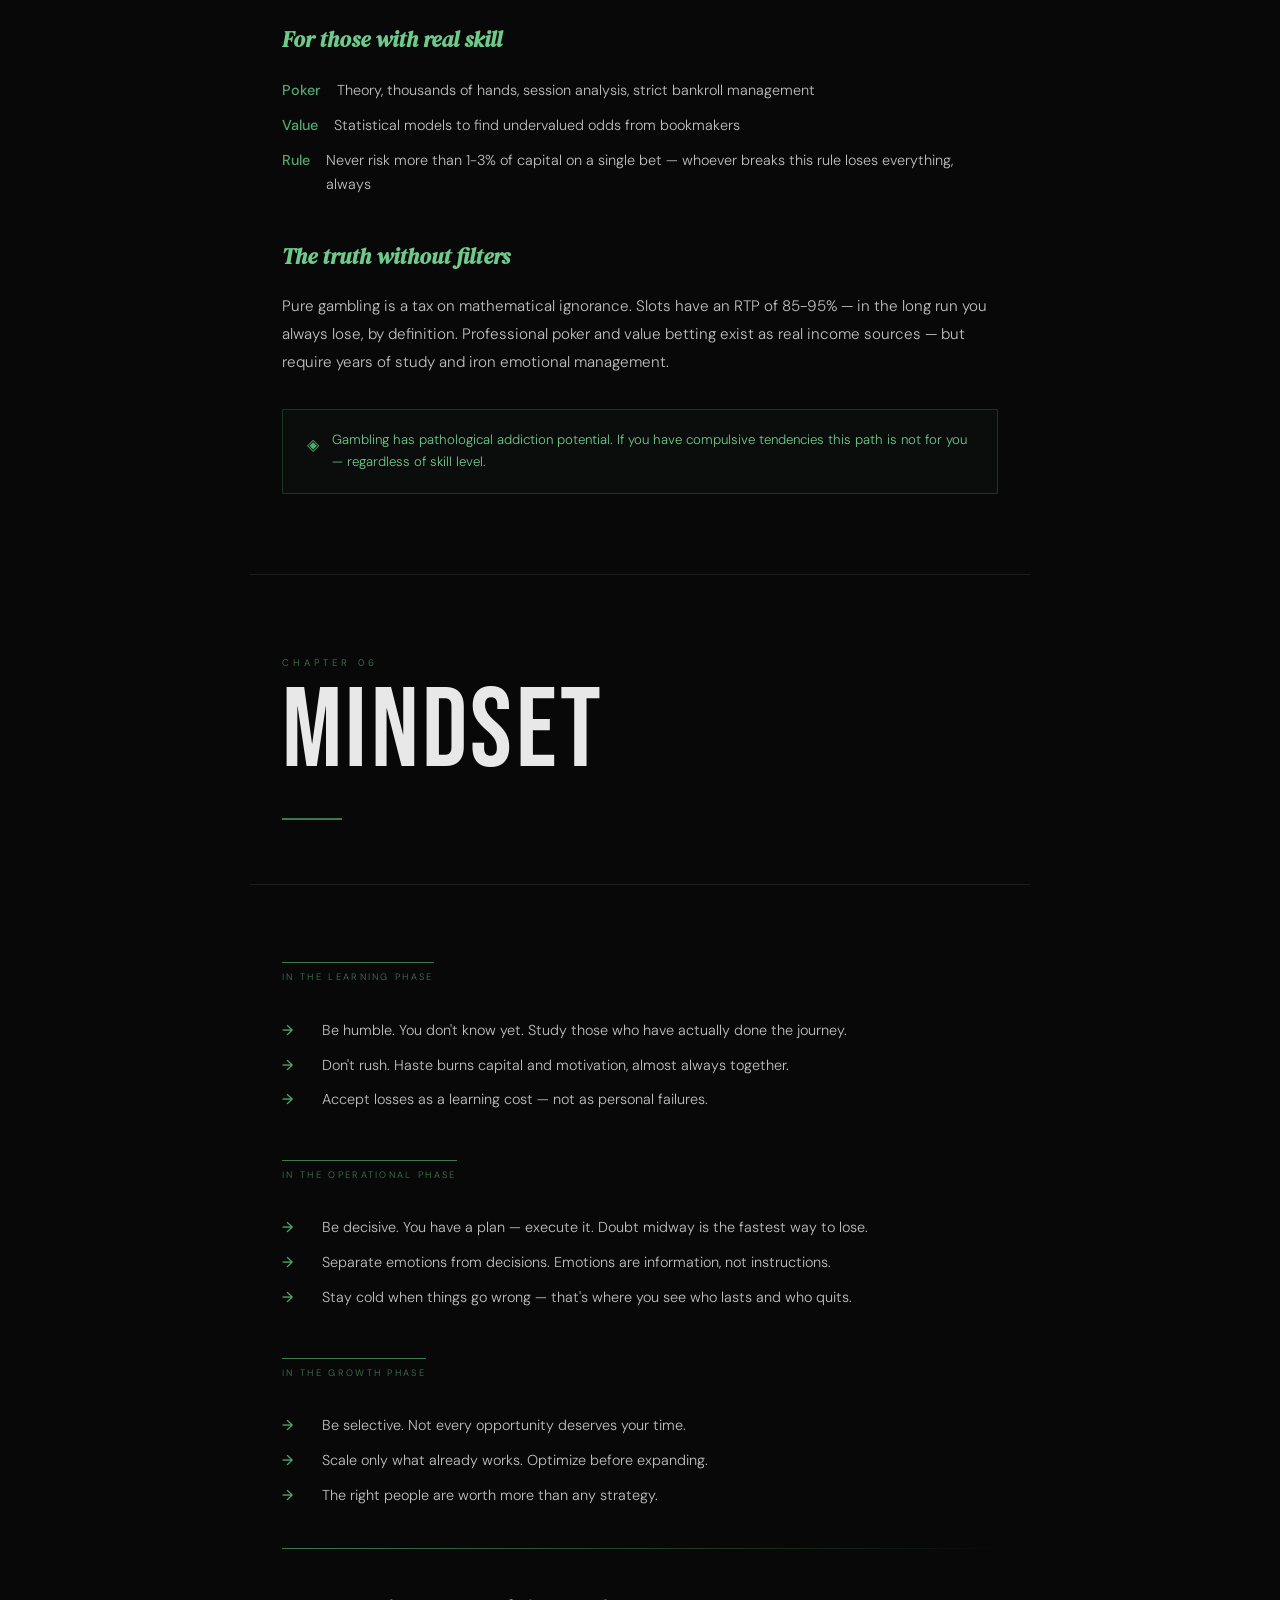
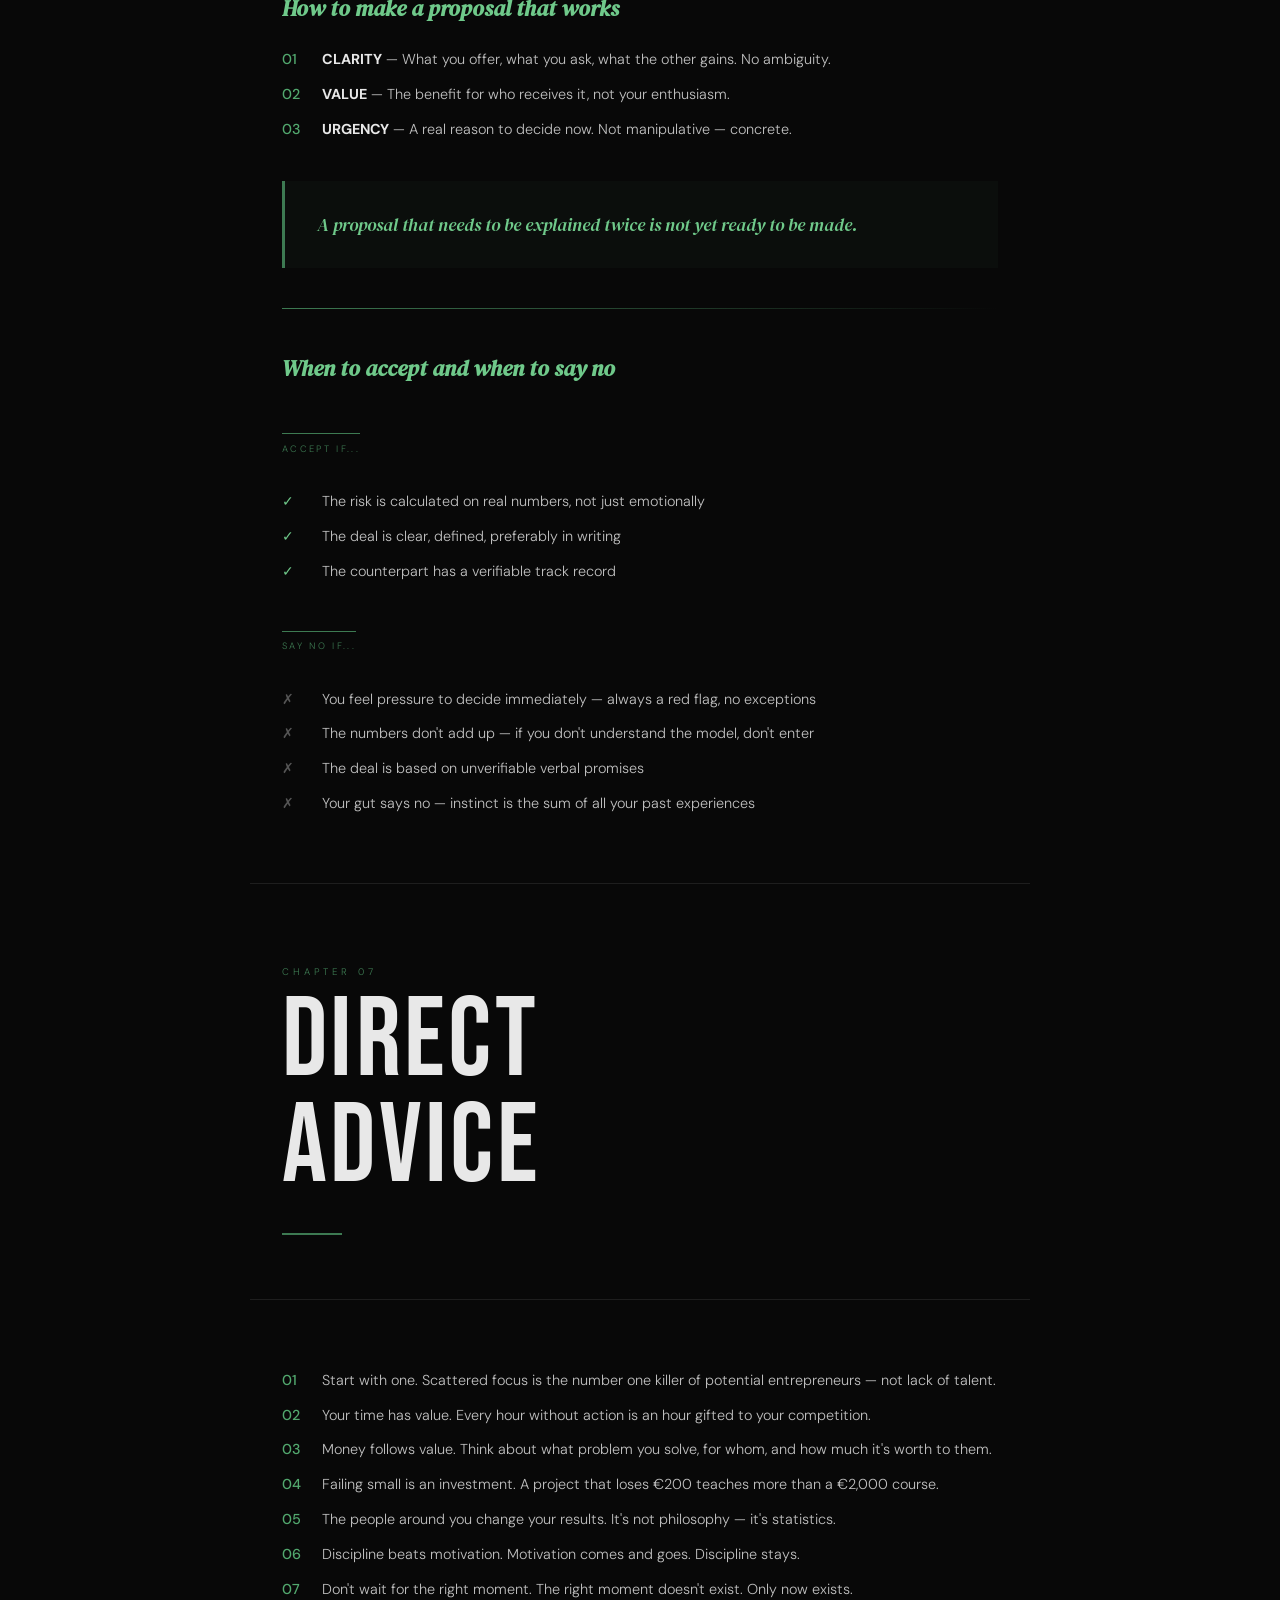
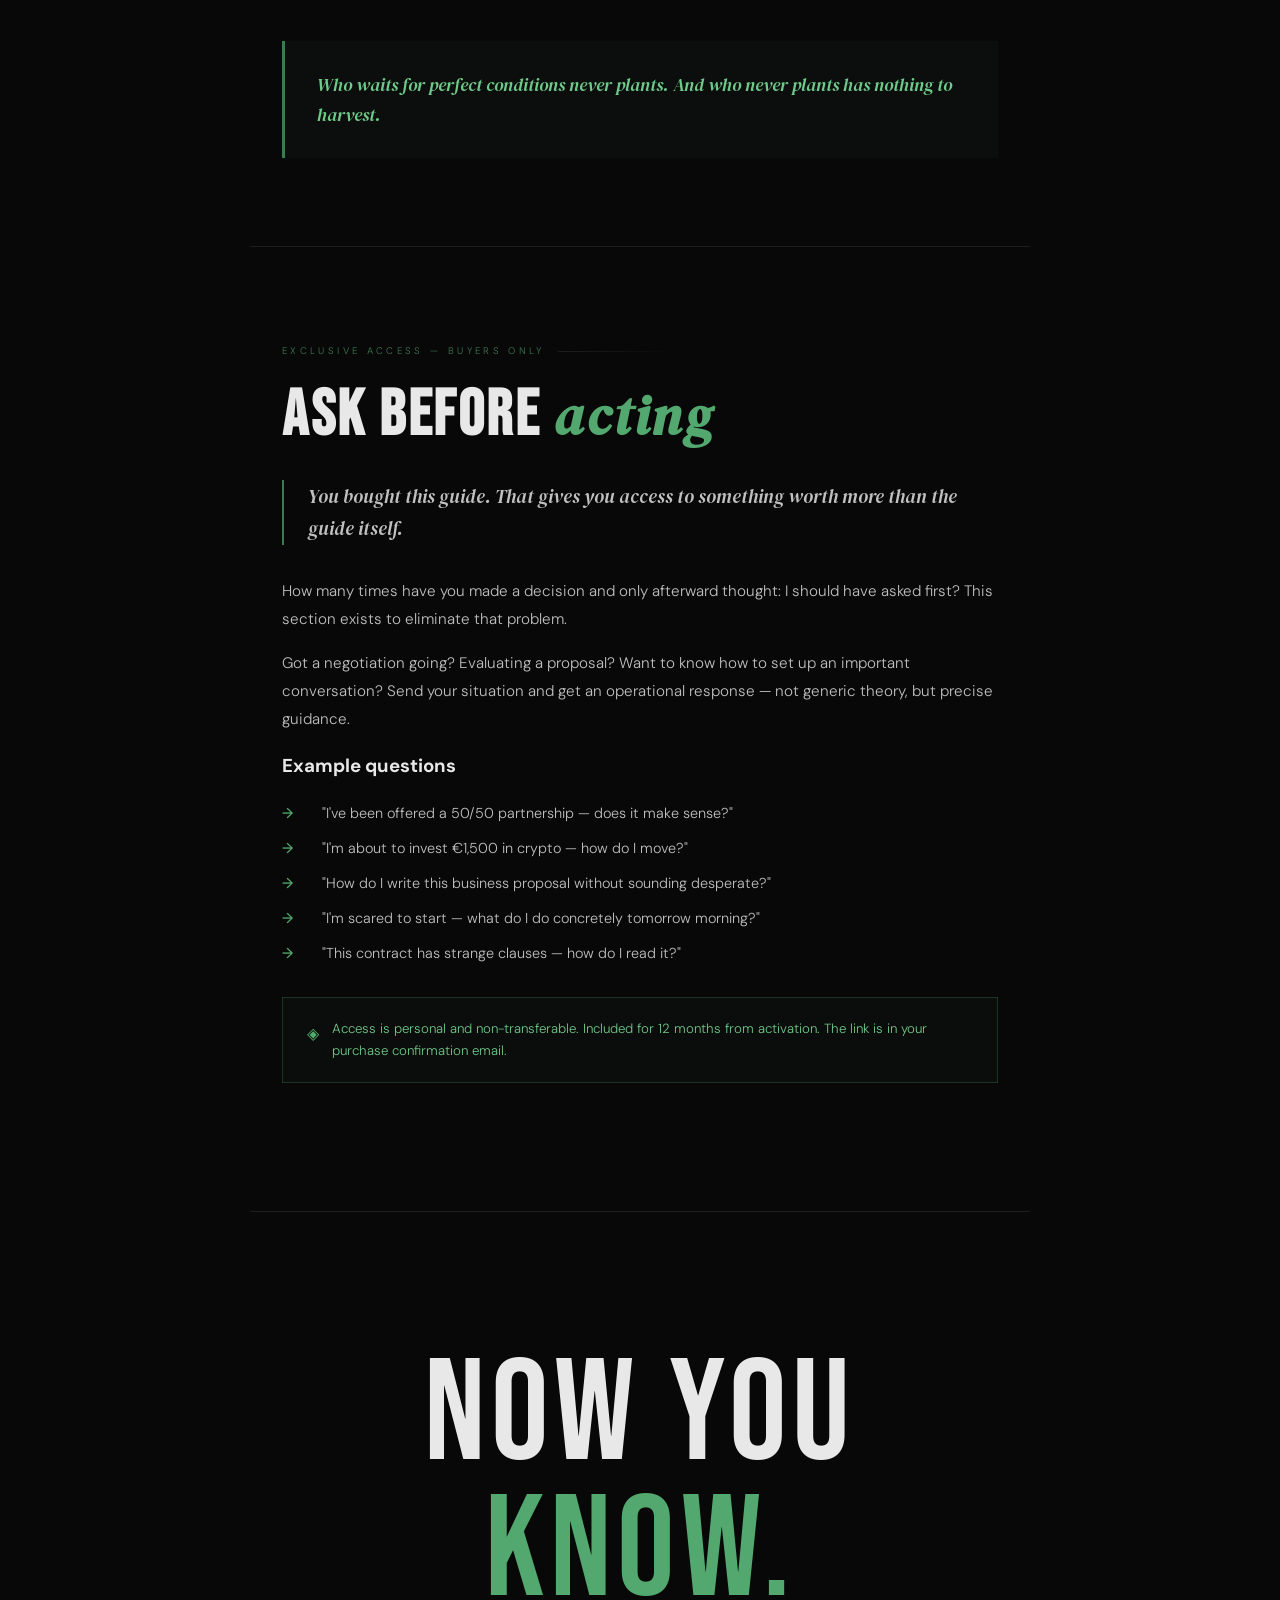
==== commit f4ee6f02: "Update index.html" ====
--- a/index.html
+++ b/index.html
@@ -100,6 +100,7 @@
 
 
 
+<div class="section-gradient-bridge"></div>
 <div class="zp-section" id="zp-section">
   <div class="zp-sticky" id="zp-sticky">
     <div class="zp-noise-layer"></div>
@@ -340,6 +341,7 @@
   <div class="warning-box"><span class="w-icon">◈</span><p>Questa guida contiene informazioni che potrebbero farti cambiare completamente direzione. Non è un avvertimento. È una promessa.</p></div>
 </div>
 
+<div class="section-gradient-bridge"></div>
 <div class="zp-section" id="zp-section-it">
   <div class="zp-sticky" id="zp-sticky-it">
     <div class="zp-noise-layer"></div>
--- a/style.css
+++ b/style.css
@@ -51,7 +51,6 @@
 .scroll-line{width:1px;height:40px;background:linear-gradient(to bottom,var(--green),transparent);animation:pulse 2s ease-in-out infinite;}
 .section{max-width:780px;margin:0 auto;padding:6rem 2rem;border-bottom:1px solid var(--dark3);}
 #intro,#intro-it{border-bottom:none;}
-.section-bridge{width:100%;height:120px;background:linear-gradient(to bottom,#080808,#000);}
 .section-label{font-size:0.6rem;letter-spacing:0.35em;text-transform:uppercase;color:var(--green);display:flex;align-items:center;gap:0.8rem;margin-bottom:1.5rem;}
 .section-label::after{content:'';flex:1;height:1px;background:linear-gradient(to right,var(--dark3),transparent);max-width:120px;}
 .section h2{font-family:var(--display);font-size:clamp(2.5rem,6vw,4rem);letter-spacing:0.04em;color:var(--white);line-height:1;margin-bottom:2rem;}
@@ -166,7 +165,7 @@
 
 /* ============ ZOOM PARALLAX ============ */
 /* zp-section defined above */
-.zp-sticky{position:sticky;top:92px;height:calc(100vh - 92px);overflow:hidden;background:#000;}
+.zp-sticky{position:sticky;top:92px;height:calc(100vh - 92px);overflow:hidden;background:#080808;}
 .zp-noise-layer{position:absolute;inset:0;background-image:url("data:image/svg+xml,%3Csvg viewBox='0 0 256 256' xmlns='http://www.w3.org/2000/svg'%3E%3Cfilter id='znoise'%3E%3CfeTurbulence type='fractalNoise' baseFrequency='0.9' numOctaves='4' stitchTiles='stitch'/%3E%3C/filter%3E%3Crect width='100%25' height='100%25' filter='url(%23znoise)' opacity='0.03'/%3E%3C/svg%3E");pointer-events:none;z-index:5;opacity:0.4;}
 .zp-img-layer{position:absolute;inset:0;display:flex;align-items:center;justify-content:center;will-change:transform;transform-origin:center center;}
 .zp-img-box{position:absolute;overflow:hidden;border:1px solid rgba(82,168,110,0.15);transition:border-color 0.4s ease;}
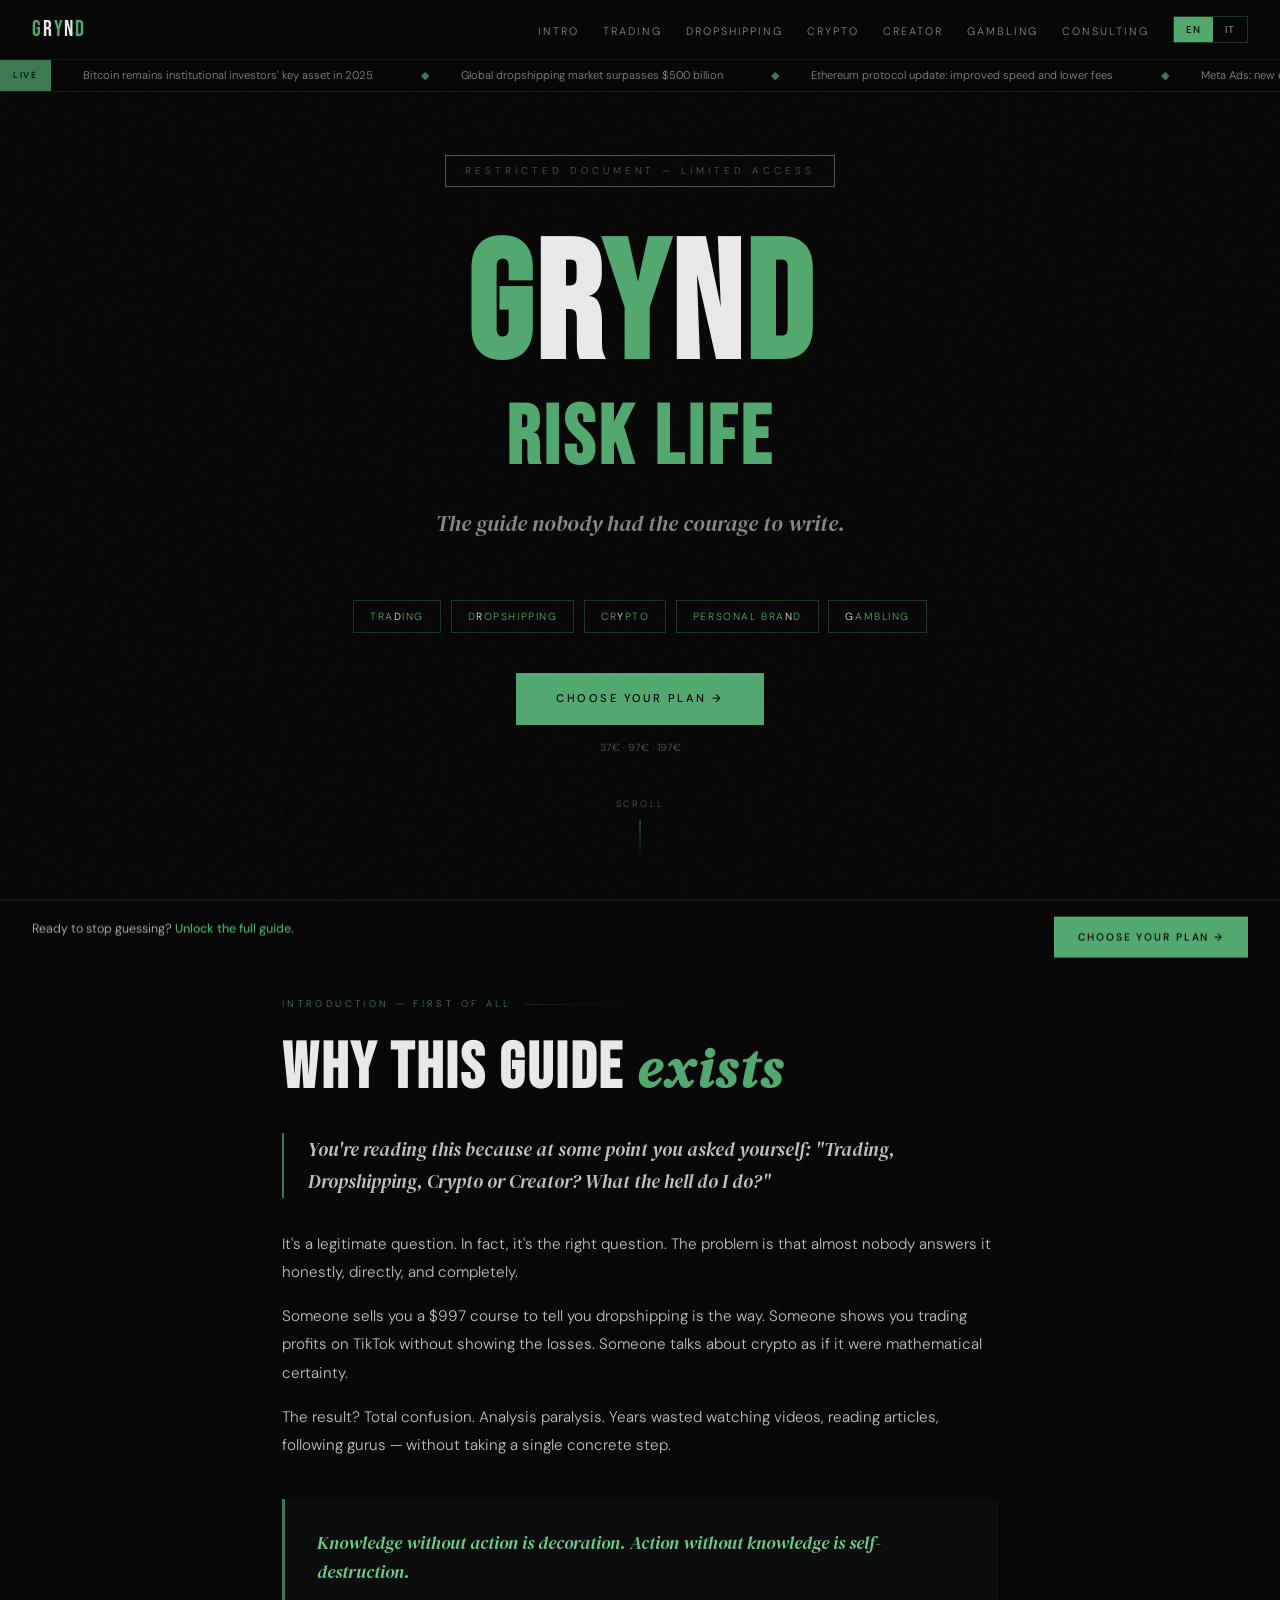
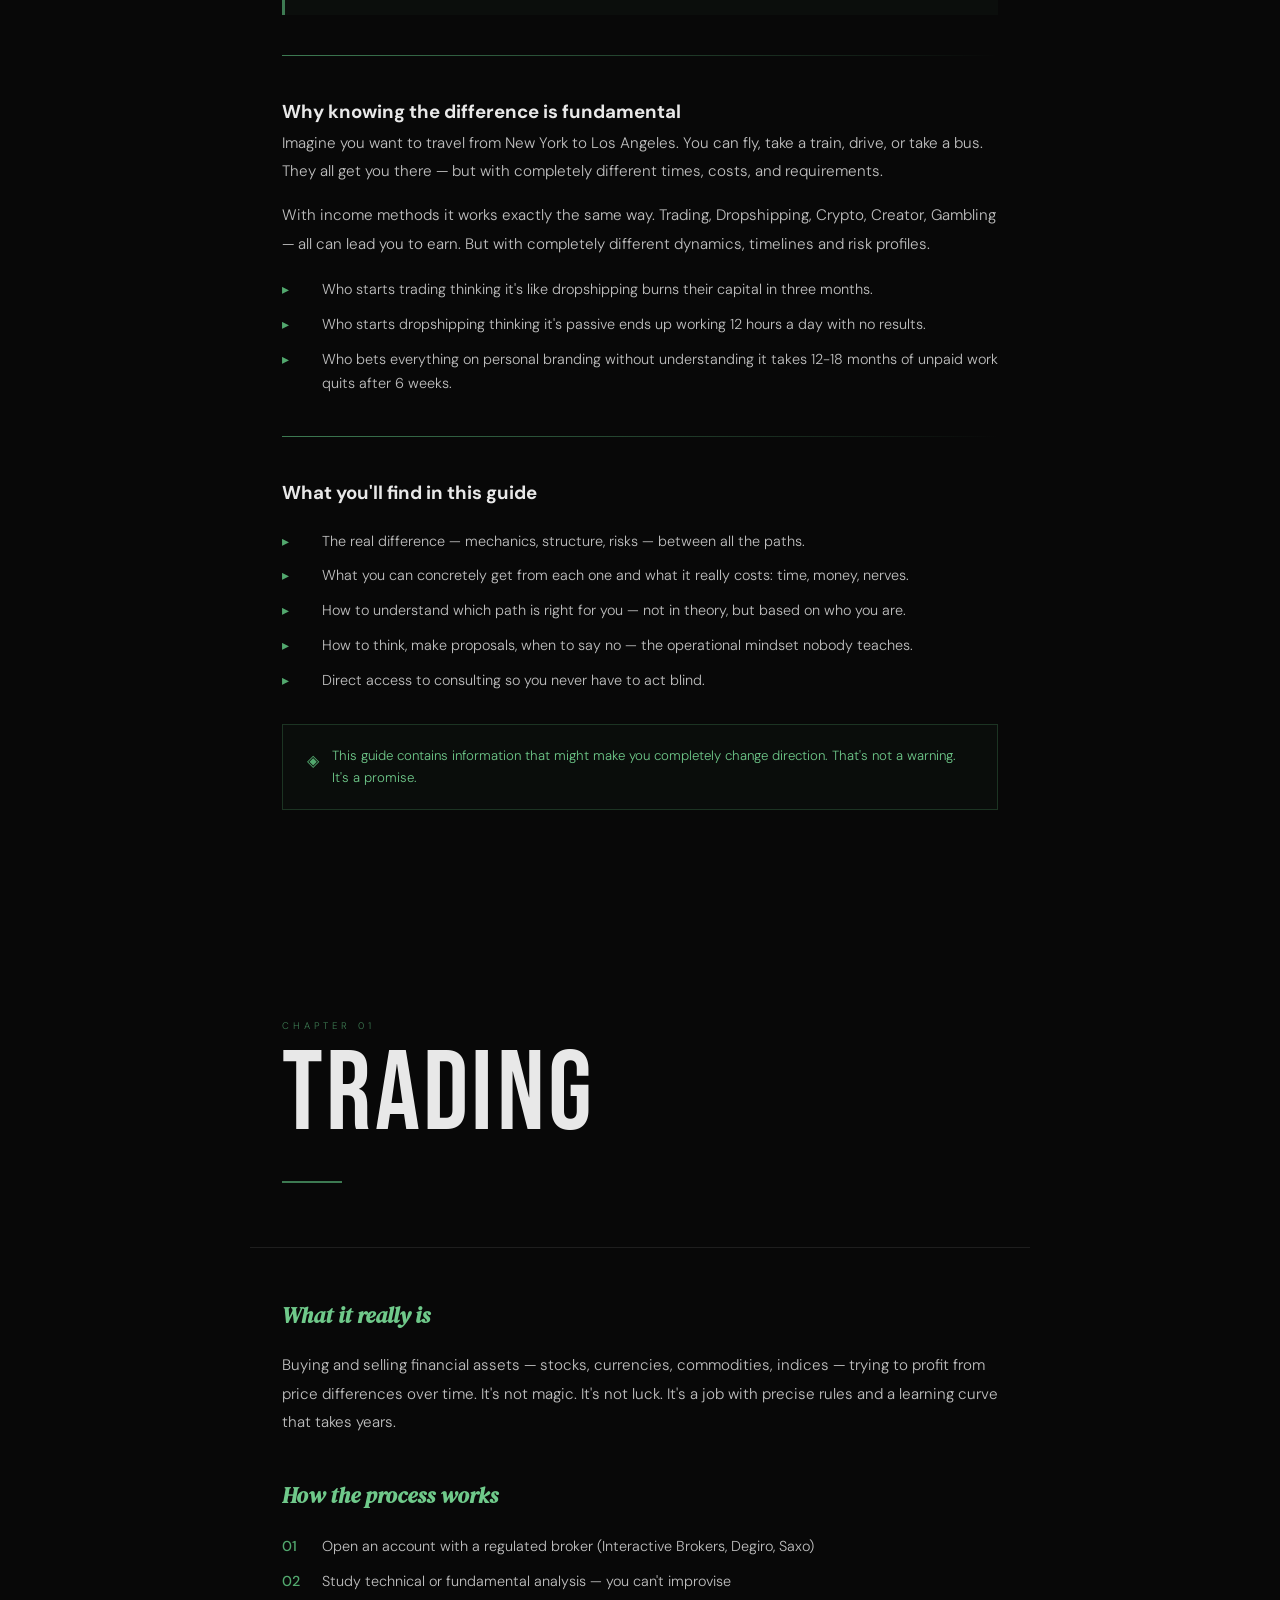
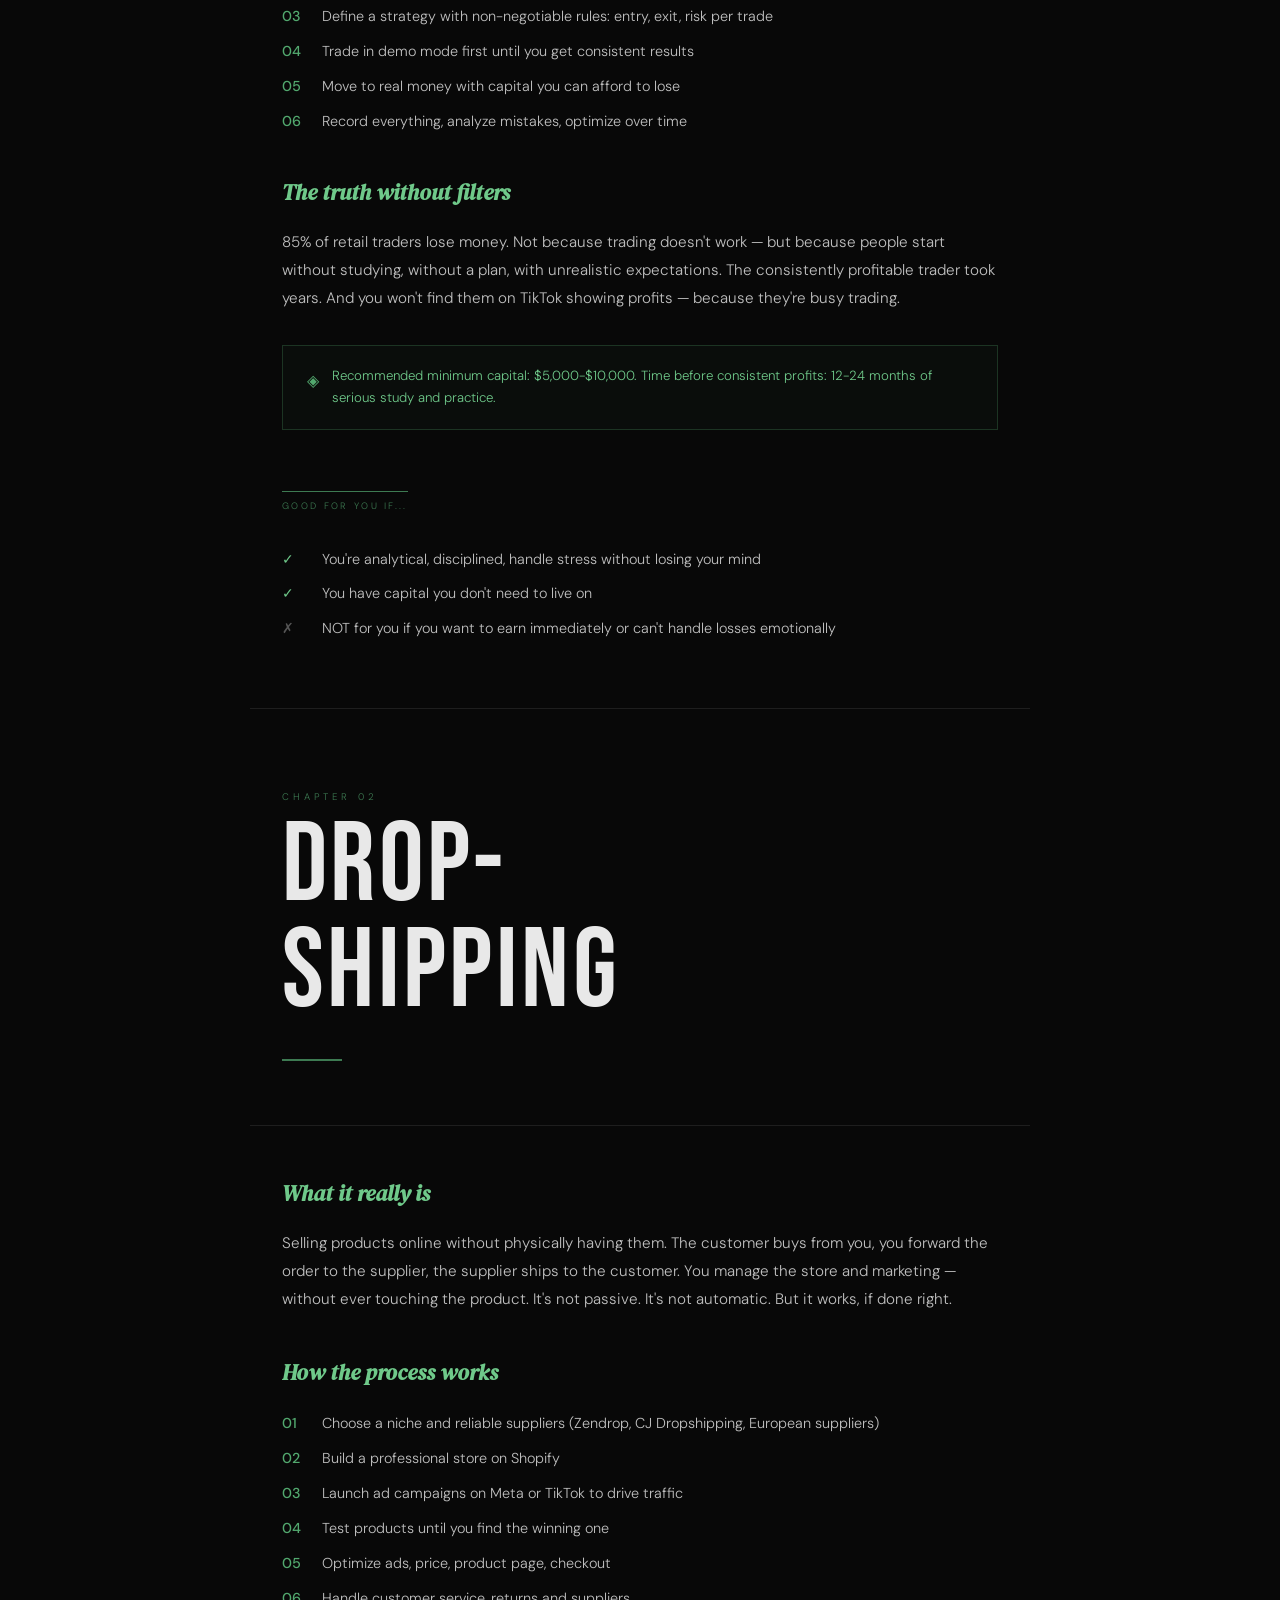
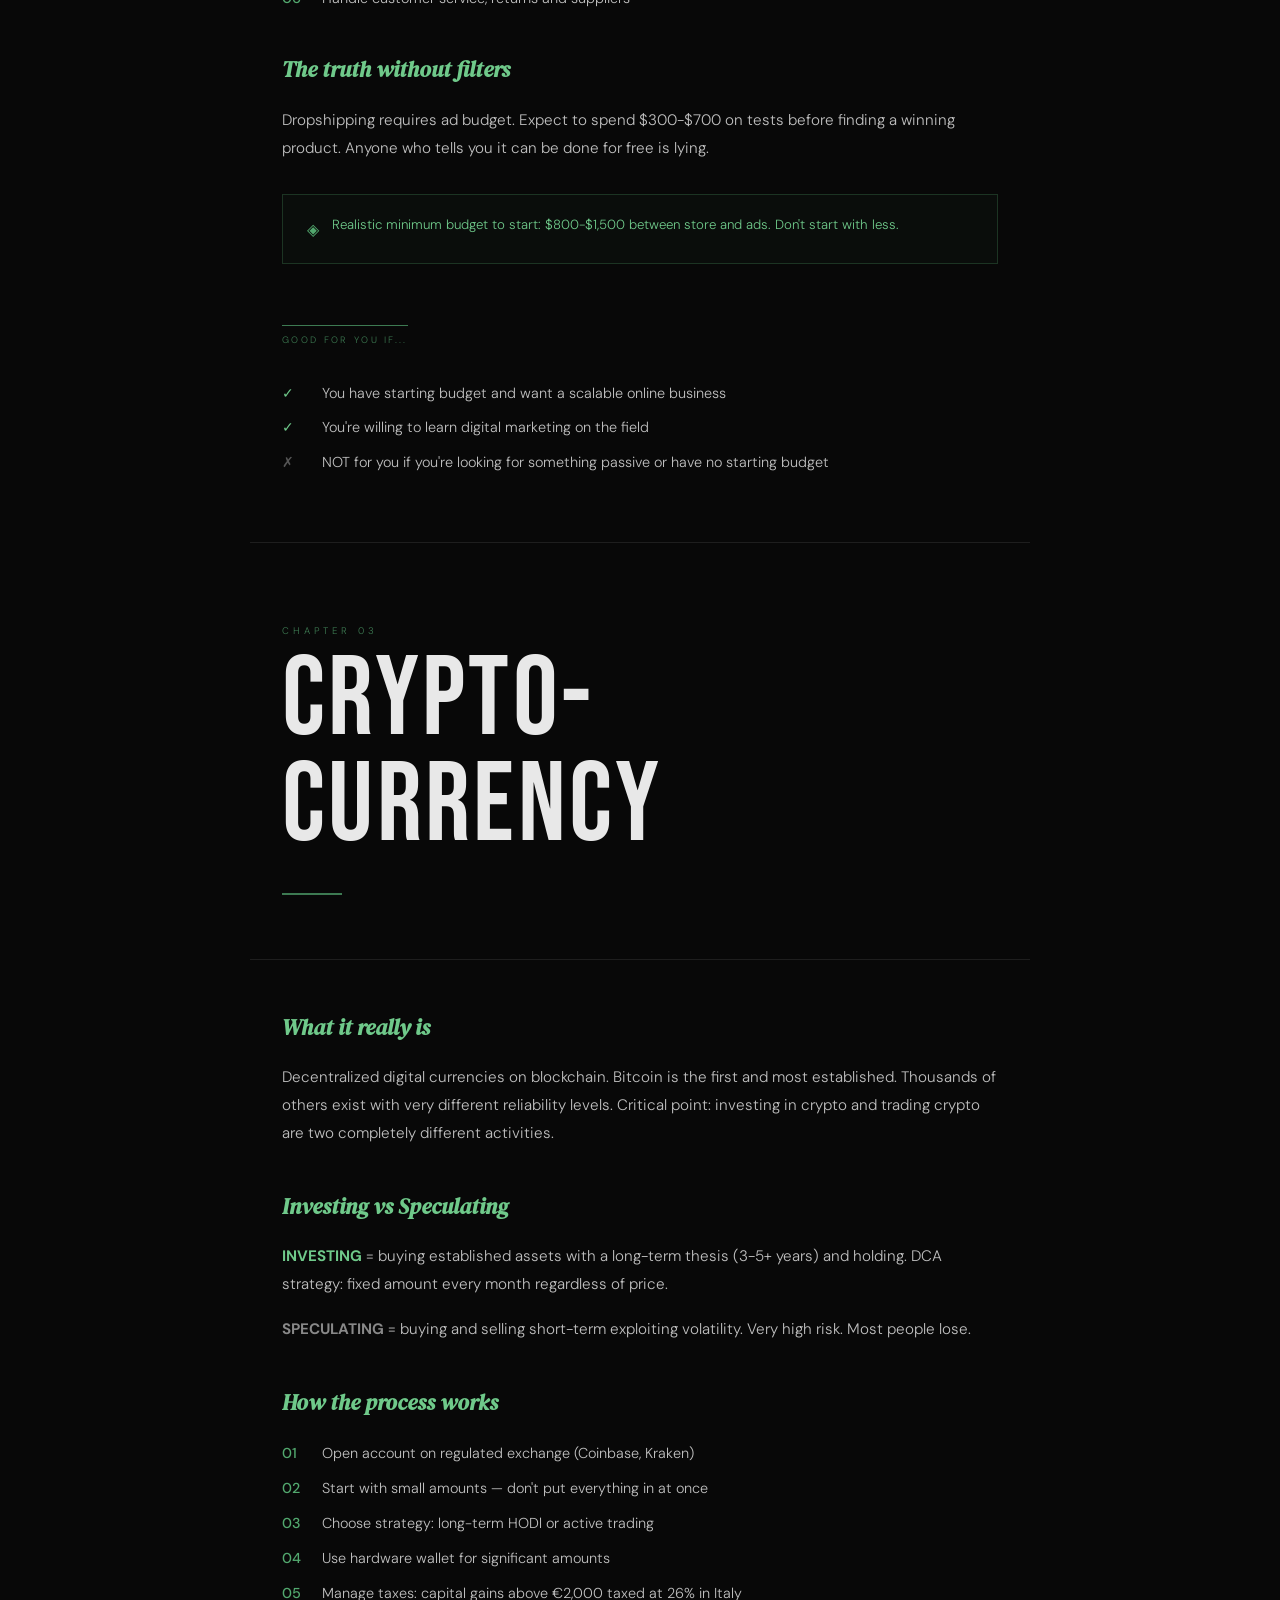
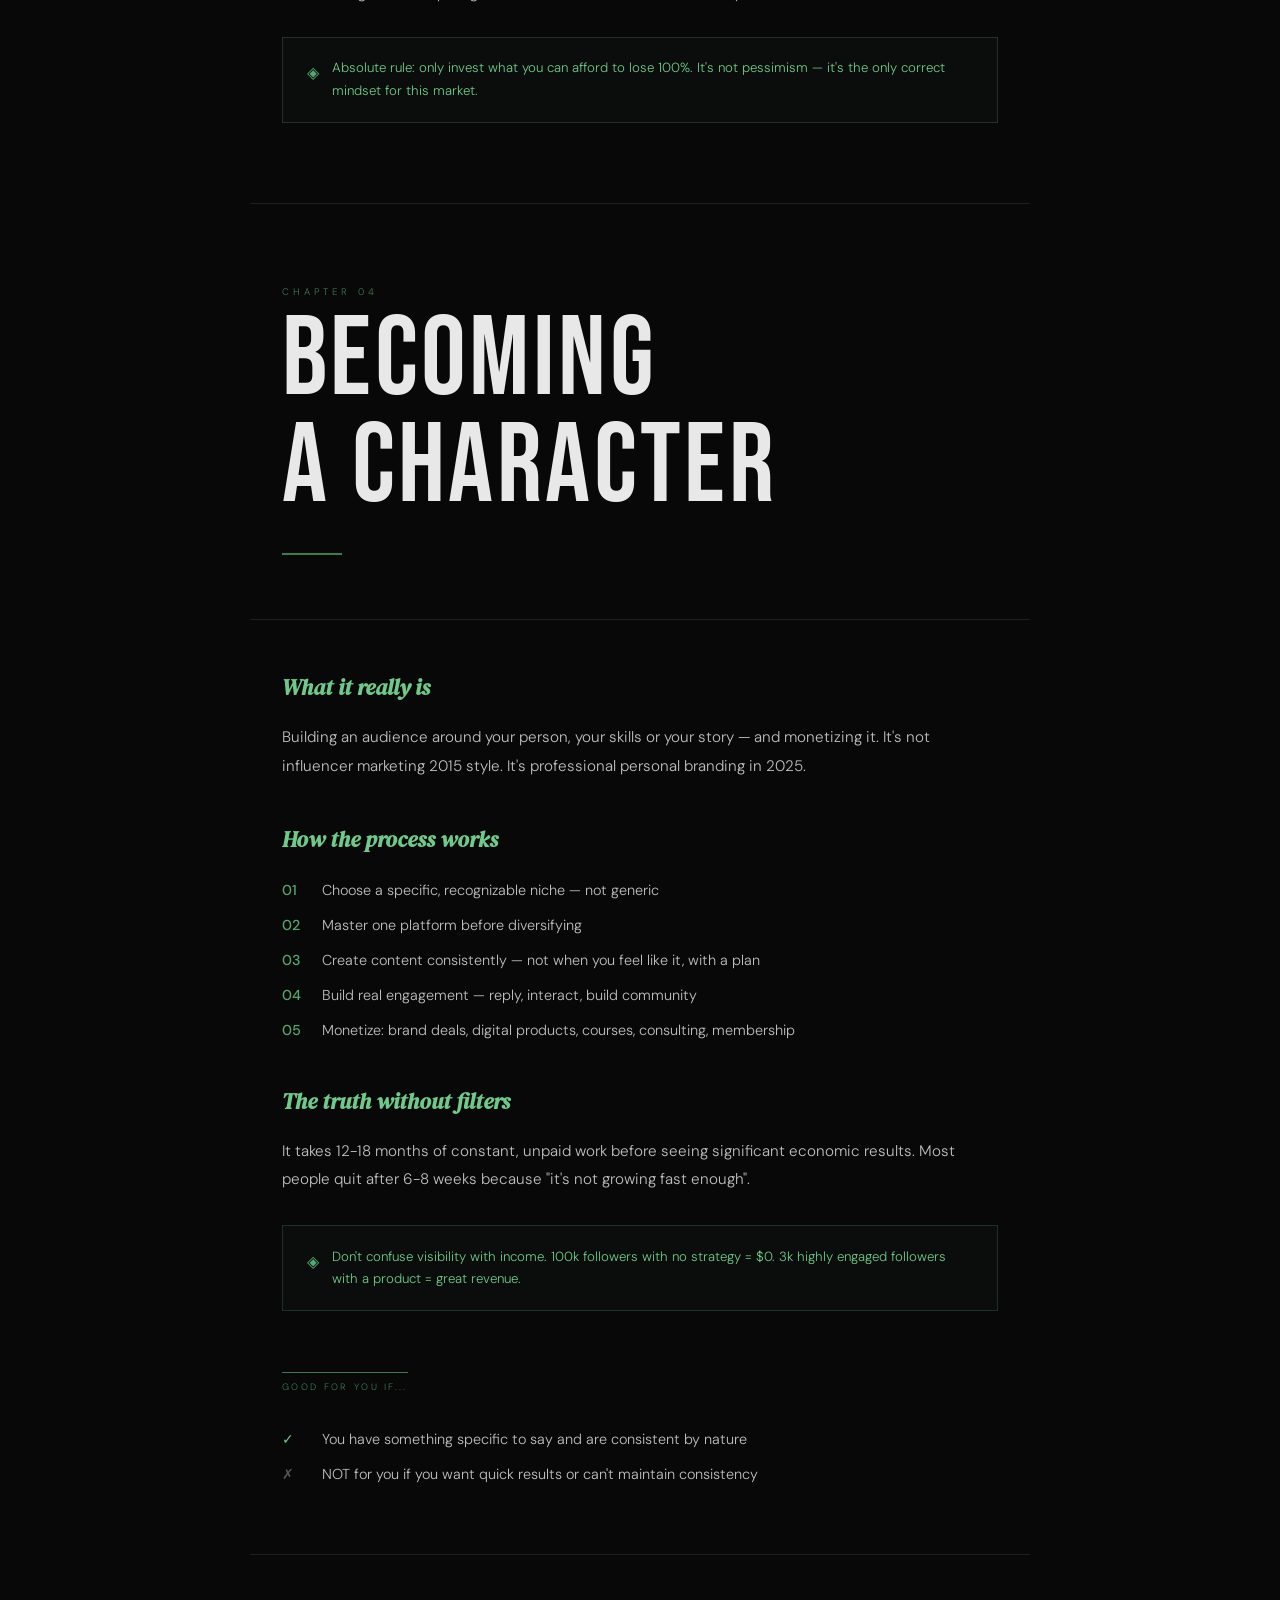
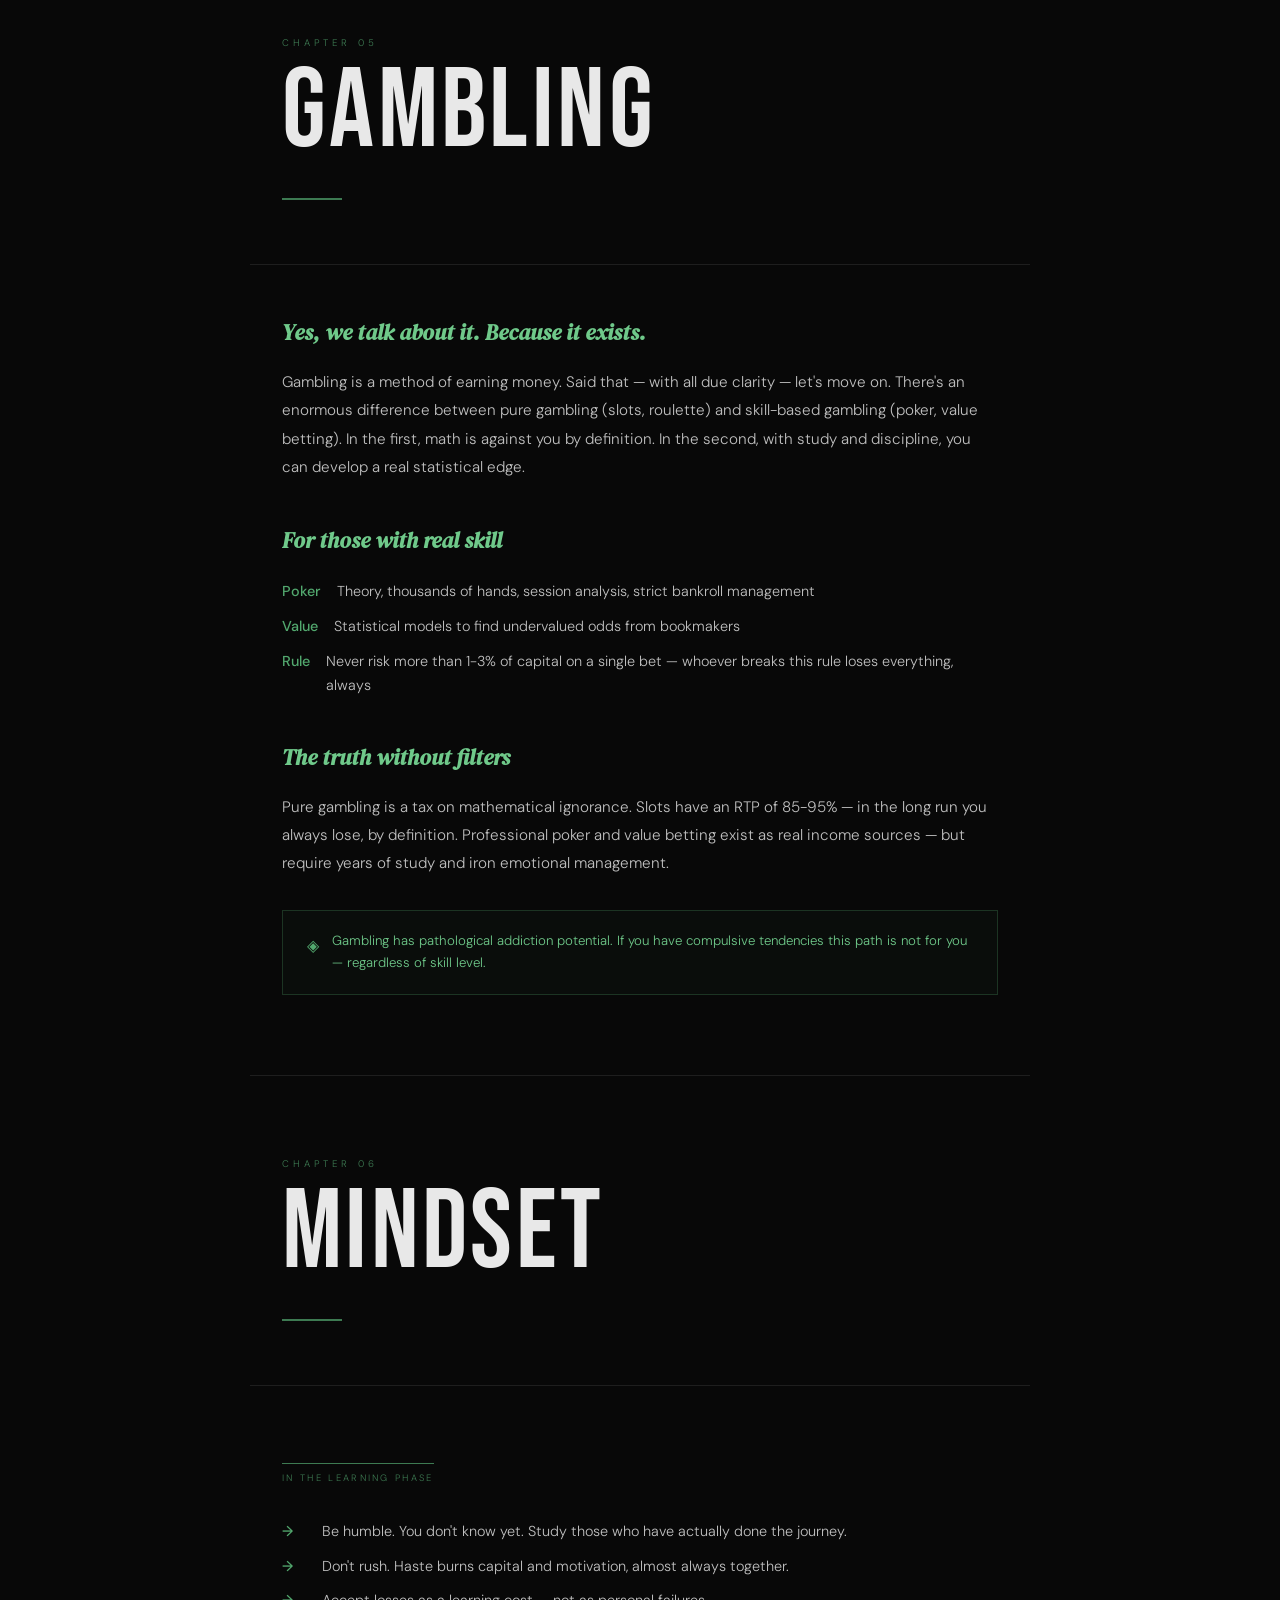
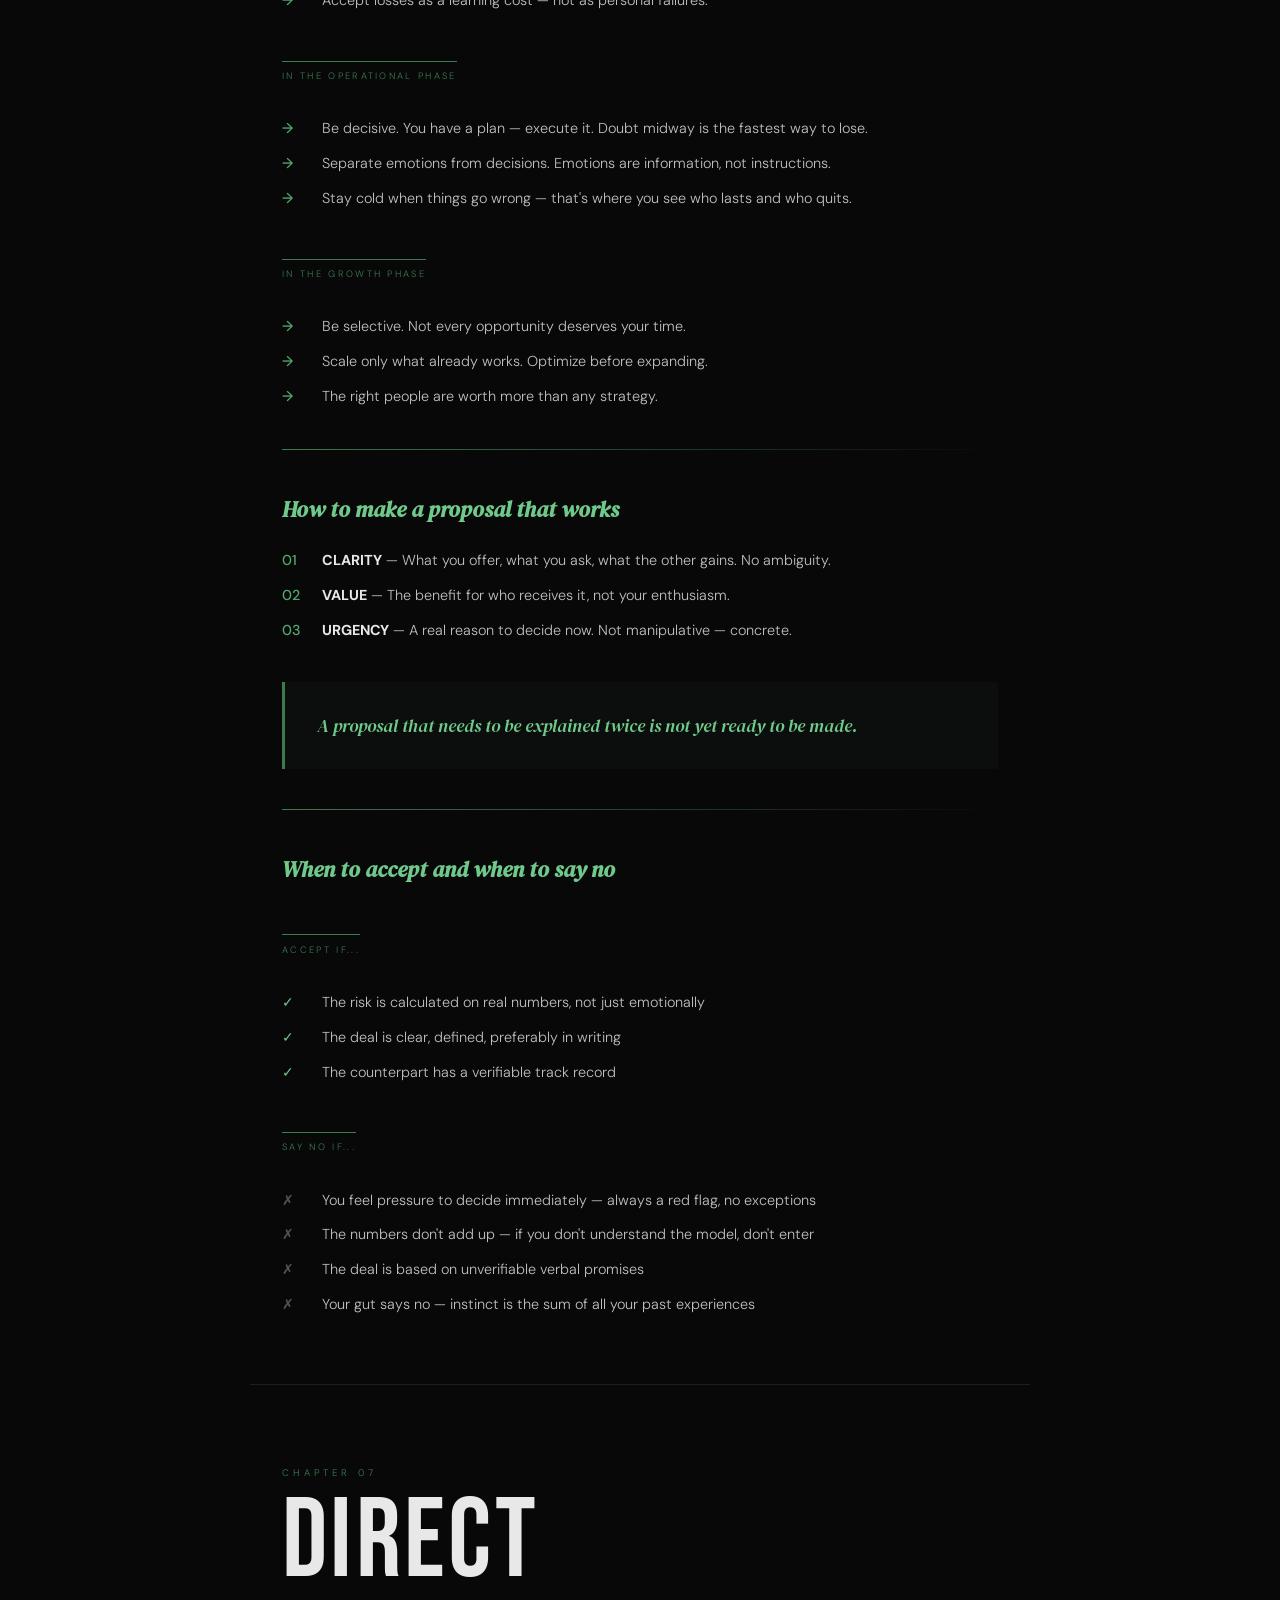
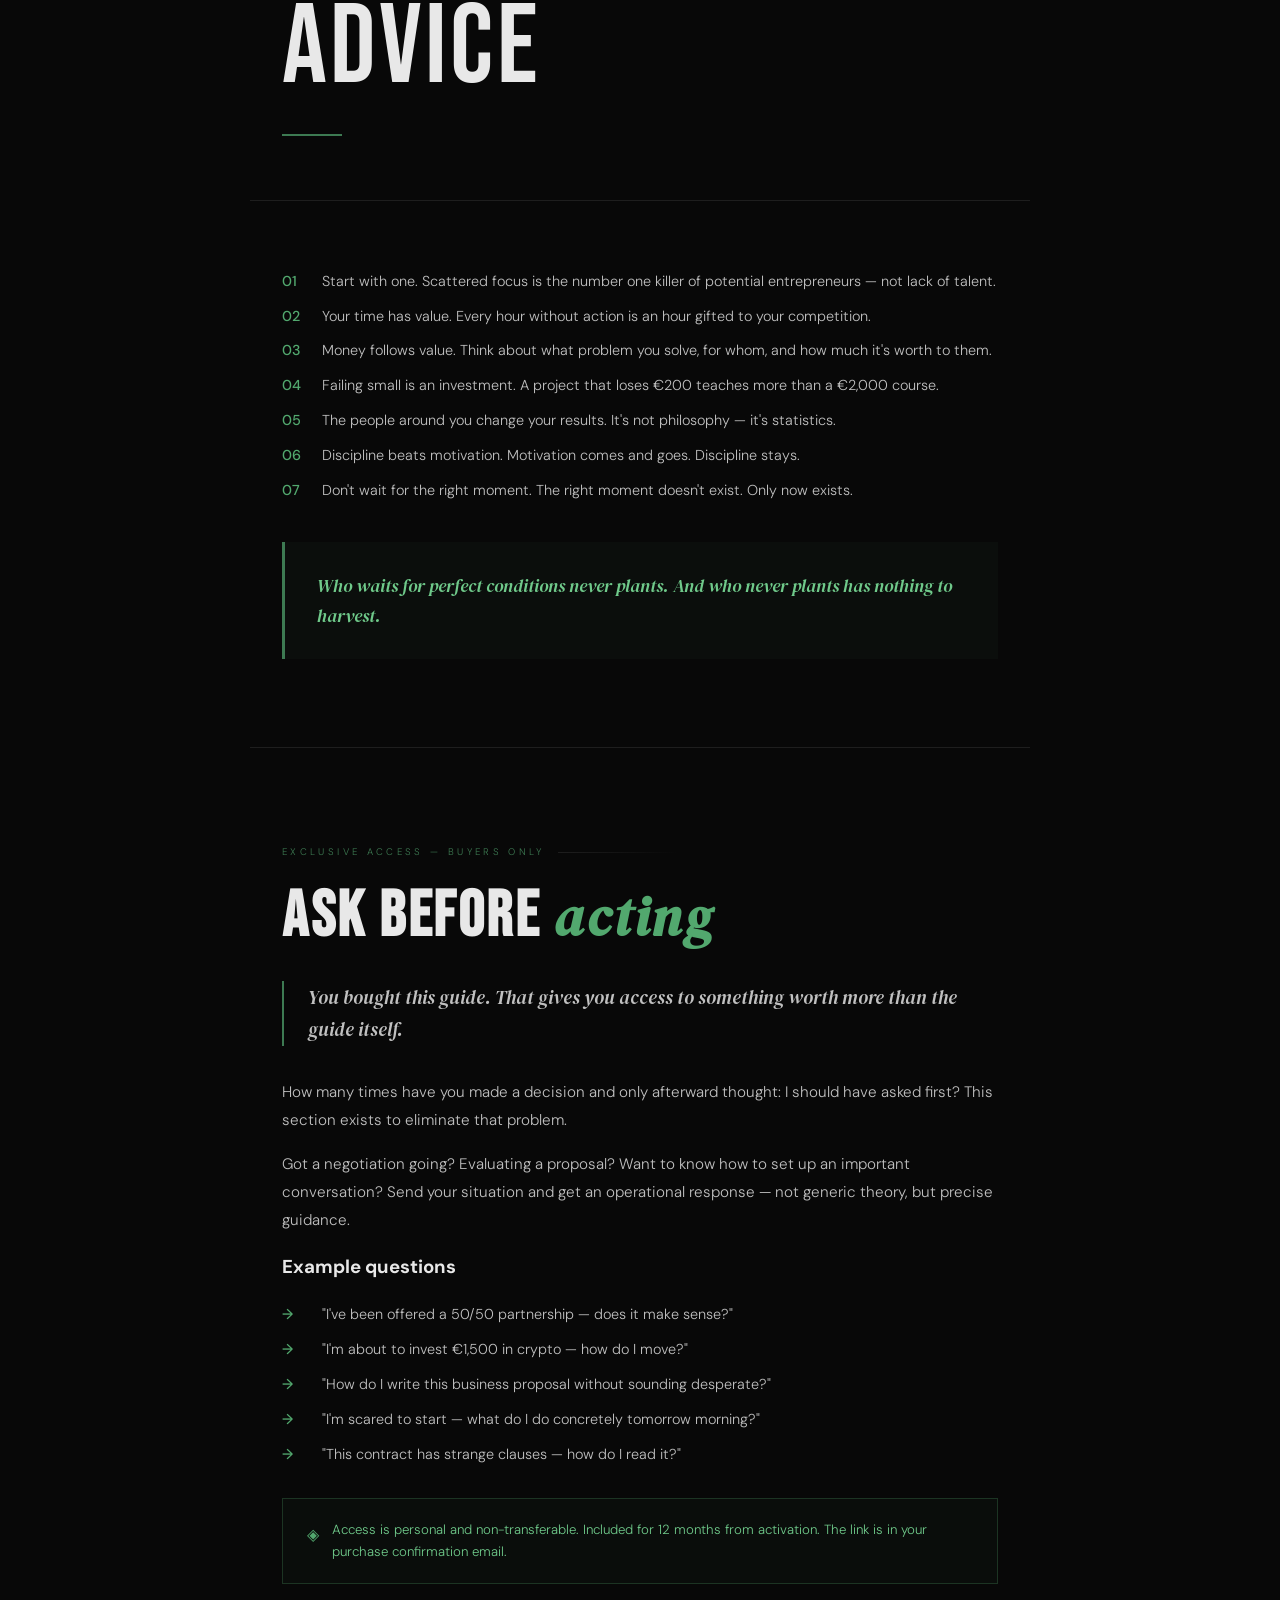
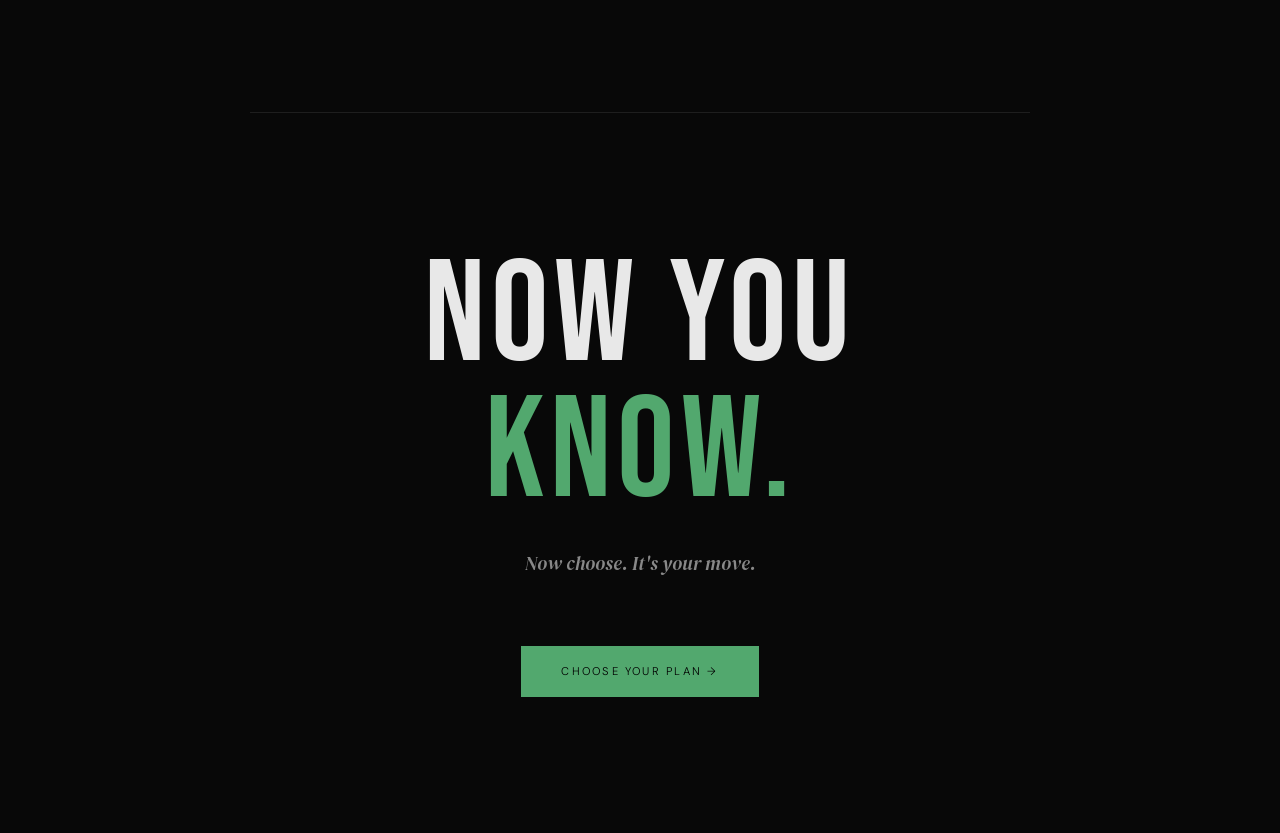
==== commit 446743f8: "Update index.html" ====
--- a/index.html
+++ b/index.html
@@ -100,29 +100,7 @@
 
 
 
-<div class="section-gradient-bridge"></div>
-<div class="zp-section" id="zp-section">
-  <div class="zp-sticky" id="zp-sticky">
-    <div class="zp-noise-layer"></div>
-    <div id="zp-frame"></div>
-    <div class="zp-caption" id="zp-caption">
-      <div id="zp-cap-en">
-        <p class="zp-caption-label">Five Paths. One Truth.</p>
-        <div class="zp-caption-title"><span style="color:var(--green2)">G</span><span style="color:var(--white)">R</span><span style="color:var(--green2)">Y</span><span style="color:var(--white)">N</span><span style="color:var(--green2)">D</span></div>
-        <p class="zp-caption-sub">No filters. No gurus. No bullshit.</p>
-      </div>
-      <div id="zp-cap-it" style="display:none;">
-        <p class="zp-caption-label">Cinque Percorsi. Una Verità.</p>
-        <div class="zp-caption-title"><span style="color:var(--green2)">G</span><span style="color:var(--white)">R</span><span style="color:var(--green2)">Y</span><span style="color:var(--white)">N</span><span style="color:var(--green2)">D</span></div>
-        <p class="zp-caption-sub">Nessun filtro. Nessun guru. Nessuna bugia.</p>
-      </div>
-    </div>
-    <div class="zp-scroll-indicator" id="zp-scroll-ind">
-      <span id="zp-scroll-label">Scroll</span>
-      <div class="zp-scroll-line"></div>
-    </div>
-  </div>
-</div>
+
 
 <div id="trading" class="chapter-header reveal"><div class="chapter-num">Chapter 01</div><div class="chapter-title">TRADING</div><div class="chapter-divider"></div></div>
 <div class="content reveal">
@@ -341,29 +319,7 @@
   <div class="warning-box"><span class="w-icon">◈</span><p>Questa guida contiene informazioni che potrebbero farti cambiare completamente direzione. Non è un avvertimento. È una promessa.</p></div>
 </div>
 
-<div class="section-gradient-bridge"></div>
-<div class="zp-section" id="zp-section-it">
-  <div class="zp-sticky" id="zp-sticky-it">
-    <div class="zp-noise-layer"></div>
-    <div id="zp-frame-it"></div>
-    <div class="zp-caption" id="zp-caption-it2">
-      <div id="zp-cap-en-it">
-        <p class="zp-caption-label">Five Paths. One Truth.</p>
-        <div class="zp-caption-title"><span style="color:var(--green2)">G</span><span style="color:var(--white)">R</span><span style="color:var(--green2)">Y</span><span style="color:var(--white)">N</span><span style="color:var(--green2)">D</span></div>
-        <p class="zp-caption-sub">No filters. No gurus. No bullshit.</p>
-      </div>
-      <div id="zp-cap-it2" style="display:none;">
-        <p class="zp-caption-label">Cinque Percorsi. Una Verità.</p>
-        <div class="zp-caption-title"><span style="color:var(--green2)">G</span><span style="color:var(--white)">R</span><span style="color:var(--green2)">Y</span><span style="color:var(--white)">N</span><span style="color:var(--green2)">D</span></div>
-        <p class="zp-caption-sub">Nessun filtro. Nessun guru. Nessuna bugia.</p>
-      </div>
-    </div>
-    <div class="zp-scroll-indicator" id="zp-scroll-ind-it">
-      <span id="zp-scroll-label-it">Scroll</span>
-      <div class="zp-scroll-line"></div>
-    </div>
-  </div>
-</div>
+
 
 <div class="chapter-header reveal"><div class="chapter-num">Capitolo 01</div><div class="chapter-title">TRADING</div><div class="chapter-divider"></div></div>
 <div class="content reveal">
@@ -789,16 +745,11 @@
   document.getElementById('scroll-text').textContent = t.scrollText;
   document.getElementById('sticky-text').innerHTML = t.stickyText;
   document.getElementById('sticky-btn').textContent = t.stickyBtn;
-  const zpLabel = document.getElementById('zp-scroll-label');
-  if (zpLabel) zpLabel.textContent = t.zpScrollLabel;
+
   document.querySelectorAll('.lang-btn').forEach(b => b.classList.toggle('active', b.textContent === lang.toUpperCase()));
   document.getElementById('en').classList.toggle('active', lang === 'en');
   document.getElementById('it').classList.toggle('active', lang === 'it');
-  const capEN = document.getElementById('zp-cap-en');
-  const capIT = document.getElementById('zp-cap-it');
-  if (capEN) capEN.style.display = lang === 'en' ? '' : 'none';
-  if (capIT) capIT.style.display = lang === 'it' ? '' : 'none';
-  if (typeof updateZPLang === 'function') updateZPLang(lang);
+
   localStorage.setItem('lang', lang);
   loadNews();
 }
@@ -836,7 +787,7 @@
   const s = window.scrollY, h = document.documentElement.scrollHeight - window.innerHeight;
   document.getElementById('progress').style.width = (s/h*100) + '%';
   document.getElementById('sticky-cta').classList.toggle('visible', s > 400);
-  if (!zpTicking) { requestAnimationFrame(updateZP); zpTicking = true; }
+
 }, {passive:true});
 
 /* ============ REVEAL ON SCROLL ============ */
@@ -900,76 +851,7 @@
 
 document.addEventListener('keydown', e=>{ if(e.key==='Escape') closePricing(); });
 
-/* ============ ZOOM PARALLAX ENGINE ============ */
-const ZP_IMAGES = [
-  { srcEN:'images/image-01.jpg', srcIT:'images/image-01.jpg', style:'top:37.5%;left:37.5%;width:25%;height:25%;', scaleEnd:4 },
-  { src:'images/image-02.jpg', style:'top:5%;left:33%;width:35%;height:30%;', scaleEnd:5 },
-  { src:'images/image-03.jpg', style:'top:15%;left:8%;width:20%;height:40%;', scaleEnd:6 },
-  { src:'images/image-04.jpg', style:'top:37.5%;left:63%;width:25%;height:25%;', scaleEnd:5 },
-  { src:'images/image-05.jpg', style:'top:57%;left:5%;width:30%;height:28%;', scaleEnd:8 },
-  { src:'images/image-06.jpg', style:'top:57%;left:72%;width:23%;height:28%;', scaleEnd:9 }
-];
-
-(function buildZP() {
-  ['zp-frame','zp-frame-it'].forEach(function(fid) {
-  const frame = document.getElementById(fid);
-  if (!frame) return;
-  ZP_IMAGES.forEach((img, i) => {
-    const layer = document.createElement('div');
-    layer.className = 'zp-img-layer';
-    layer.dataset.zpIdx = i;
-    const box = document.createElement('div');
-    box.className = 'zp-img-box';
-    box.style.cssText = img.style;
-    const el = document.createElement('img');
-    if (img.srcEN) {
-      el.src = currentLang === 'it' ? img.srcIT : img.srcEN;
-      el.dataset.srcen = img.srcEN;
-      el.dataset.srcit = img.srcIT;
-      el.classList.add('zp-bilingual');
-    } else {
-      el.src = img.src;
-    }
-    el.alt = '';
-    el.loading = i === 0 ? 'eager' : 'lazy';
-    el.decoding = 'async';
-    box.appendChild(el);
-    layer.appendChild(box);
-    frame.appendChild(layer);
-  });
-  }); // end forEach
-})();
-
-function updateZPLang(lang) {
-  document.querySelectorAll('.zp-bilingual').forEach(el => {
-    el.src = lang === 'it' ? el.dataset.srcit : el.dataset.srcen;
-  });
-}
-
-let zpTicking = false;
-
-function updateZPSection(sid, iid, cid, fid) {
-  const section = document.getElementById(sid);
-  const frame = document.getElementById(fid);
-  if (!section || !frame) return;
-  const rect = section.getBoundingClientRect();
-  if (rect.bottom < 0 || rect.top > window.innerHeight + 100) return;
-  const total = section.offsetHeight - window.innerHeight;
-  const t = Math.max(0, Math.min(1, -rect.top / total));
-  const ind = document.getElementById(iid);
-  const cap = document.getElementById(cid);
-  if (ind) ind.classList.toggle('hidden', t > 0.05);
-  if (cap) cap.style.opacity = Math.max(0, 1 - t * 3.5).toFixed(3);
-  frame.querySelectorAll('.zp-img-layer').forEach((layer, i) => {
-    const s1 = ZP_IMAGES[i] ? ZP_IMAGES[i].scaleEnd : 4;
-    layer.style.transform = 'scale(' + (1 + (s1-1)*t).toFixed(4) + ')';
-  });
-}
-function updateZP() {
-  updateZPSection('zp-section','zp-scroll-ind','zp-caption','zp-frame');
-  updateZPSection('zp-section-it','zp-scroll-ind-it','zp-caption-it2','zp-frame-it');
-  zpTicking = false;
-}
+
 </script>
 </body>
 </html>
--- a/style.css
+++ b/style.css
@@ -30,7 +30,7 @@
 .ticker-sep{color:var(--green)!important;margin-right:2rem!important;}
 @keyframes tickerScroll{0%{transform:translateX(0);}100%{transform:translateX(-50%);}}
 .cover{min-height:100vh;display:flex;flex-direction:column;align-items:center;justify-content:center;text-align:center;padding-top:92px;padding-bottom:4rem;padding-left:2rem;padding-right:2rem;position:relative;border-bottom:none;}
-.zp-section{position:relative;height:300vh;border-bottom:1px solid var(--dark3);margin-top:-1px;}
+
 .cover-tag{font-size:0.62rem;letter-spacing:0.4em;text-transform:uppercase;color:var(--gray);border:1px solid var(--gray);padding:0.4rem 1.2rem;margin-bottom:3rem;opacity:0;animation:fadeUp 0.8s 0.2s ease forwards;}
 .cover h1{font-family:var(--display);font-size:clamp(4rem,13vw,11rem);line-height:0.9;letter-spacing:0.02em;color:var(--white);opacity:0;animation:fadeUp 0.8s 0.4s ease forwards;}
 .cover .cover-h1-stack{display:flex;flex-direction:column;align-items:center;text-align:center;width:100%;}
@@ -93,7 +93,6 @@
 @keyframes fadeIn{from{opacity:0;}to{opacity:1;}}
 @keyframes pulse{0%,100%{opacity:0.4;}50%{opacity:1;}}
 @media(max-width:768px){nav{padding:0 1rem;}.nav-links{display:none;}.section,.content,.chapter-header{padding-left:1.5rem;padding-right:1.5rem;}.sticky-cta{flex-direction:column;text-align:center;padding:0.6rem 1.5rem;}.sticky-cta-text{display:none;}.sticky-cta-btn{width:100%;justify-content:center;}}
-
 /* ============ PRICING OVERLAY ============ */
 .pricing-overlay{position:fixed;inset:0;z-index:500;background:var(--black);overflow-y:auto;opacity:0;transform:translateY(30px);transition:opacity 0.4s ease,transform 0.4s ease;pointer-events:none;}
 .pricing-overlay.open{opacity:1;transform:translateY(0);pointer-events:all;}
@@ -163,21 +162,3 @@
 .guarantee-text{font-size:0.82rem;color:var(--gray2);line-height:1.8;}
 @media(max-width:768px){.plans-grid{grid-template-columns:1fr;}.pricing-inner{padding:1rem 1rem 3rem;}.guides-list{grid-template-columns:1fr 1fr;}}
 
-/* ============ ZOOM PARALLAX ============ */
-/* zp-section defined above */
-.zp-sticky{position:sticky;top:92px;height:calc(100vh - 92px);overflow:hidden;background:#080808;}
-.zp-noise-layer{position:absolute;inset:0;background-image:url("data:image/svg+xml,%3Csvg viewBox='0 0 256 256' xmlns='http://www.w3.org/2000/svg'%3E%3Cfilter id='znoise'%3E%3CfeTurbulence type='fractalNoise' baseFrequency='0.9' numOctaves='4' stitchTiles='stitch'/%3E%3C/filter%3E%3Crect width='100%25' height='100%25' filter='url(%23znoise)' opacity='0.03'/%3E%3C/svg%3E");pointer-events:none;z-index:5;opacity:0.4;}
-.zp-img-layer{position:absolute;inset:0;display:flex;align-items:center;justify-content:center;will-change:transform;transform-origin:center center;}
-.zp-img-box{position:absolute;overflow:hidden;border:1px solid rgba(82,168,110,0.15);transition:border-color 0.4s ease;}
-.zp-img-box img{width:100%;height:100%;object-fit:cover;display:block;filter:brightness(0.82) contrast(1.06) saturate(0.9);}
-.zp-caption{position:absolute;bottom:0;left:0;right:0;z-index:10;display:flex;flex-direction:column;align-items:center;justify-content:flex-end;padding-bottom:2rem;pointer-events:none;background:linear-gradient(to top,rgba(8,8,8,0.8) 0%,transparent 100%);height:25%;transition:opacity 0.1s linear;}
-.zp-caption-label{font-size:0.58rem;letter-spacing:0.4em;text-transform:uppercase;color:var(--green);margin-bottom:0.5rem;}
-.zp-caption-title{font-family:var(--display);font-size:clamp(3rem,8vw,6rem);letter-spacing:0.04em;color:var(--white);line-height:0.95;text-align:center;}
-.zp-caption-title span{color:var(--green2);}
-.zp-caption-sub{font-family:var(--serif);font-style:italic;font-size:1rem;color:var(--gray2);margin-top:0.6rem;}
-.zp-scroll-indicator{position:absolute;bottom:1.5rem;left:50%;transform:translateX(-50%);display:flex;flex-direction:column;align-items:center;gap:0.4rem;transition:opacity 0.4s ease;z-index:10;pointer-events:none;}
-.zp-scroll-indicator.hidden{opacity:0;}
-.zp-scroll-indicator span{font-size:0.55rem;letter-spacing:0.25em;text-transform:uppercase;color:var(--gray);}
-.zp-scroll-line{width:1px;height:32px;background:linear-gradient(to bottom,var(--green),transparent);animation:zpPulse 2s ease-in-out infinite;}
-@keyframes zpPulse{0%,100%{opacity:0.3;}50%{opacity:1;}}
-@media(max-width:768px){.zp-section{height:220vh;}.zp-sticky{top:92px;height:calc(100vh - 92px);}}
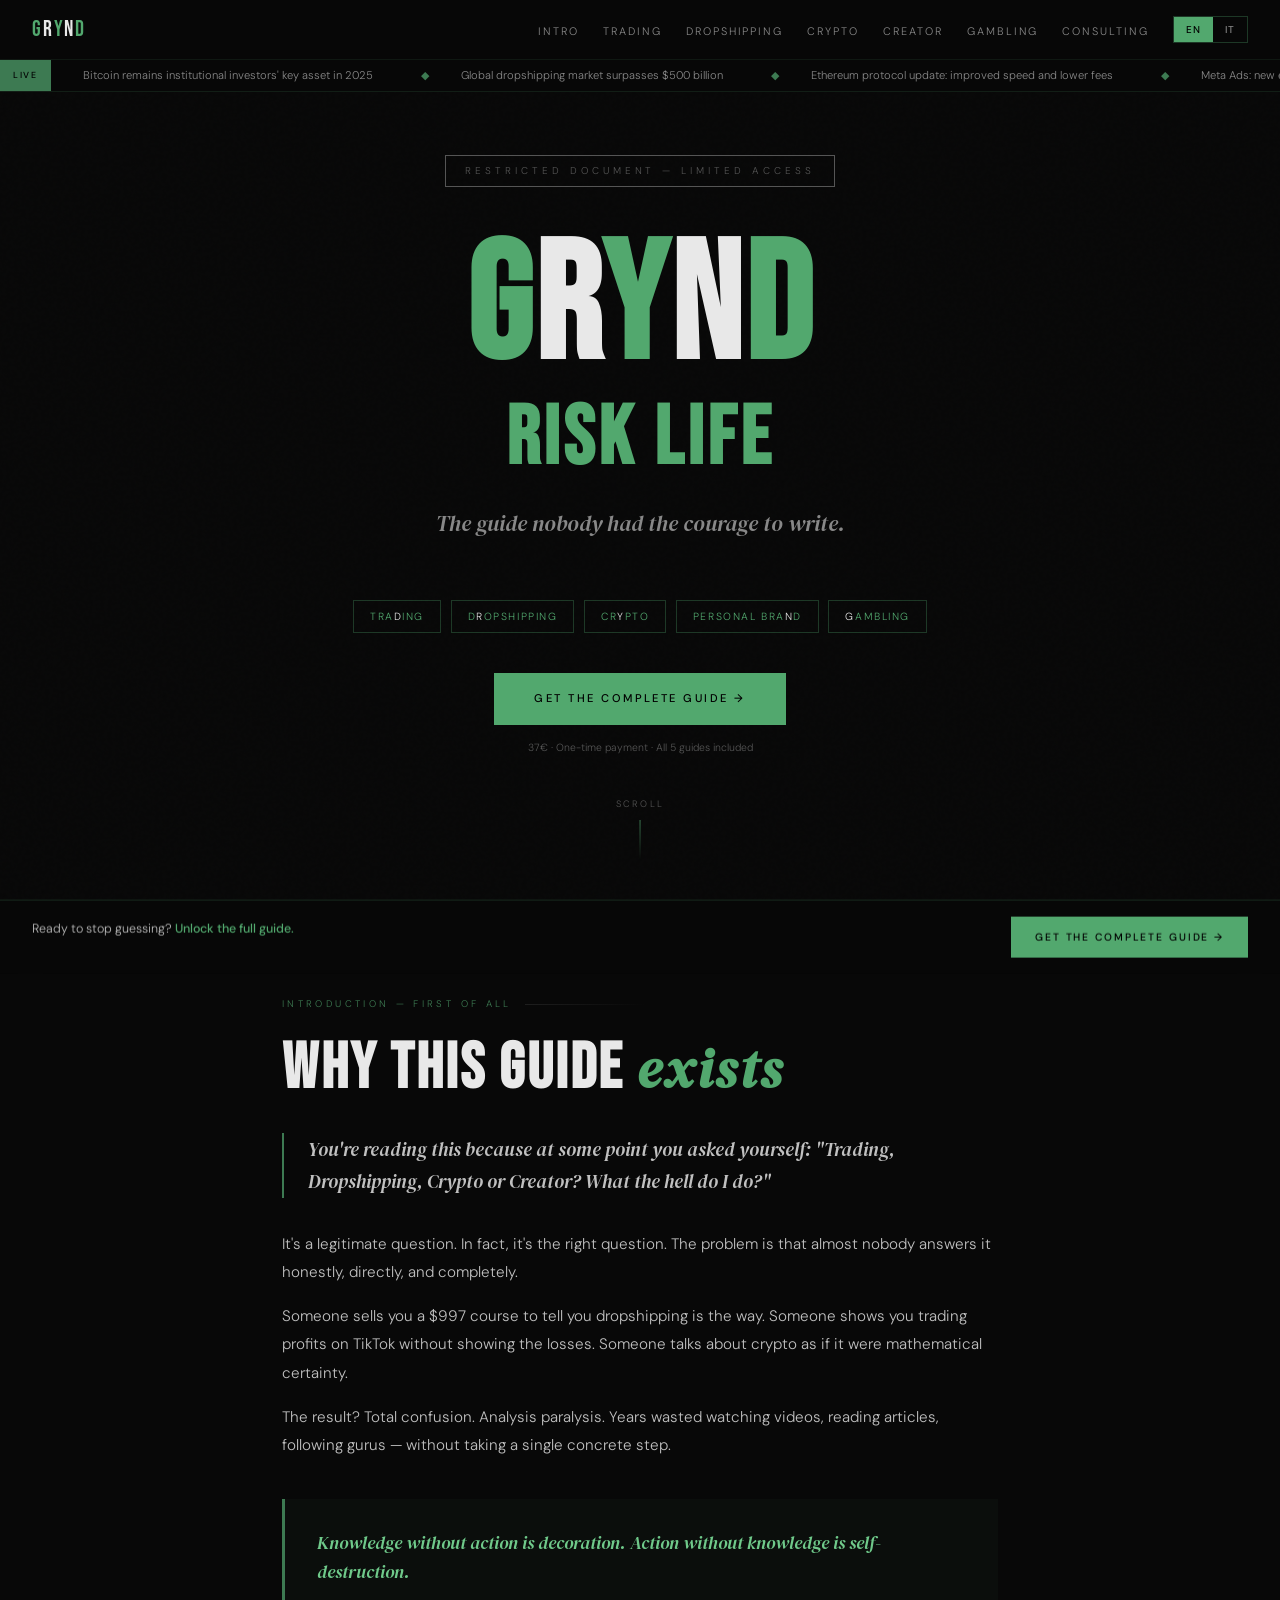
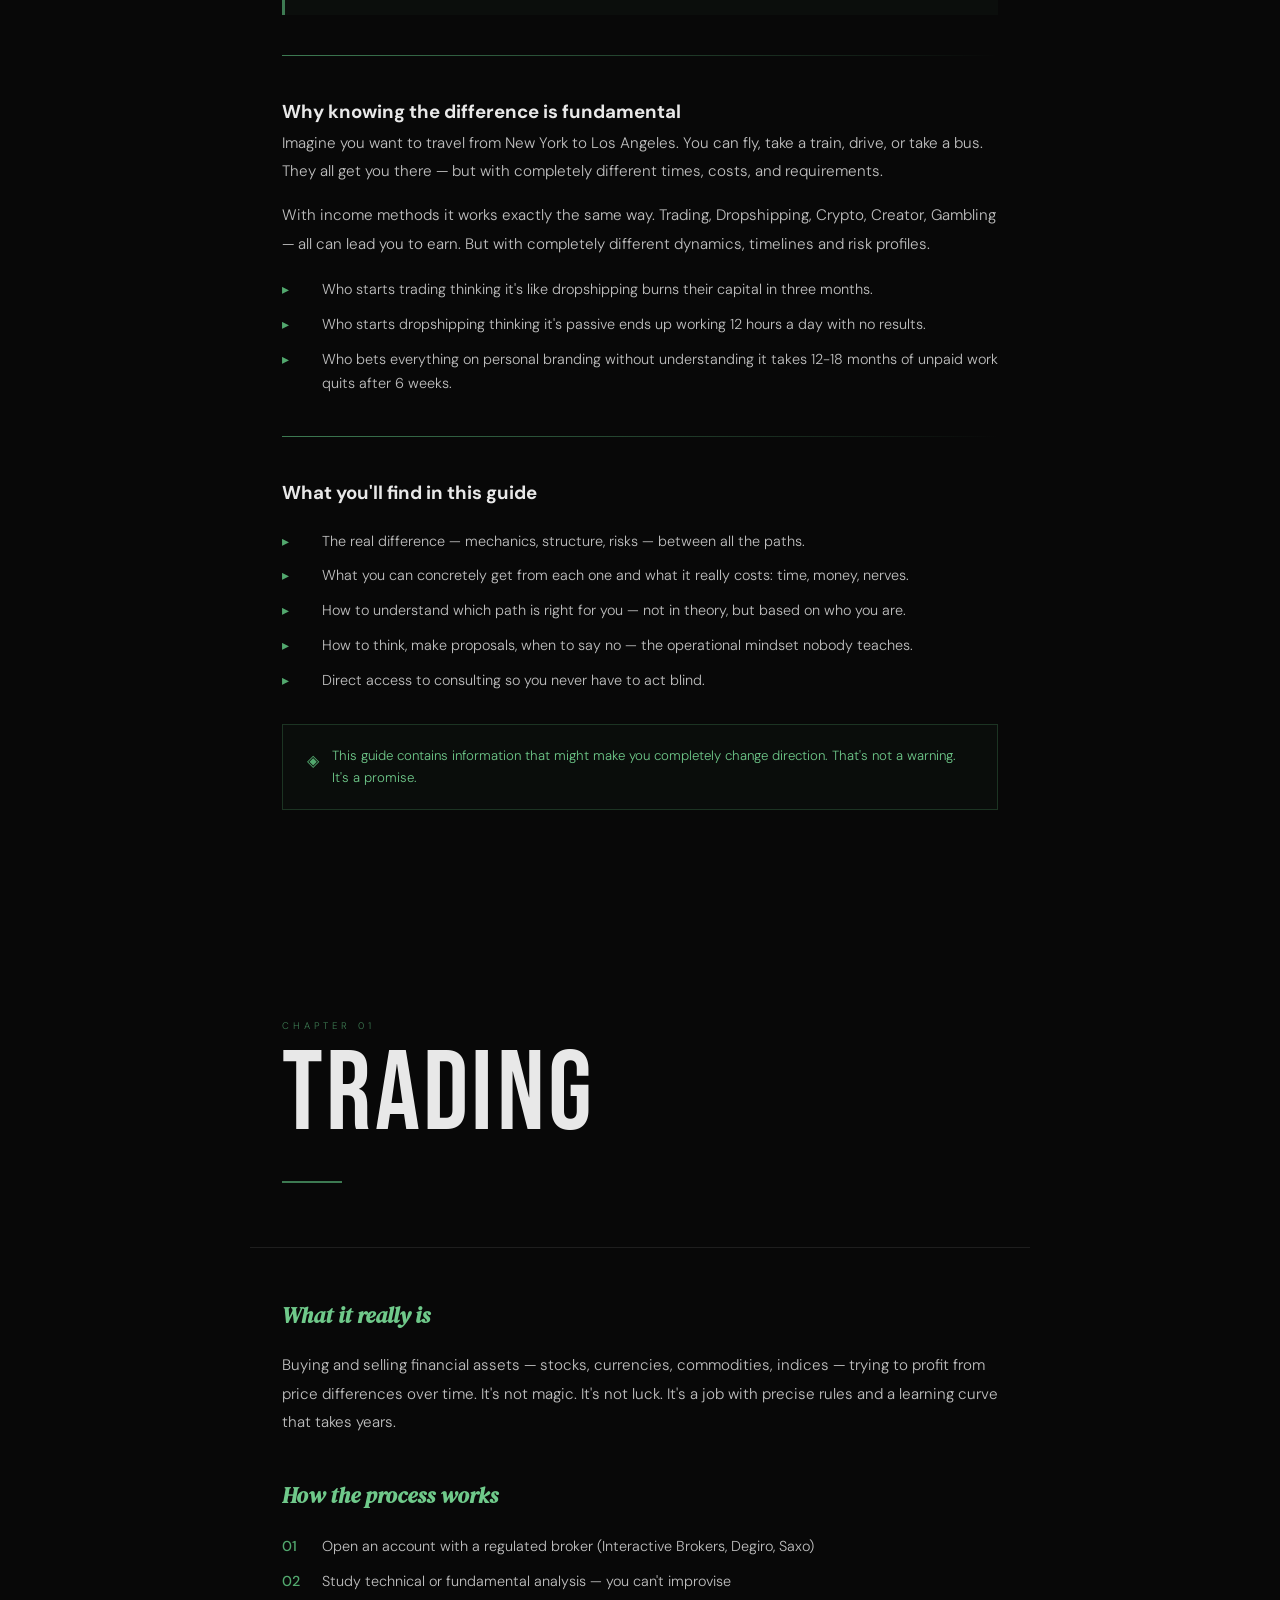
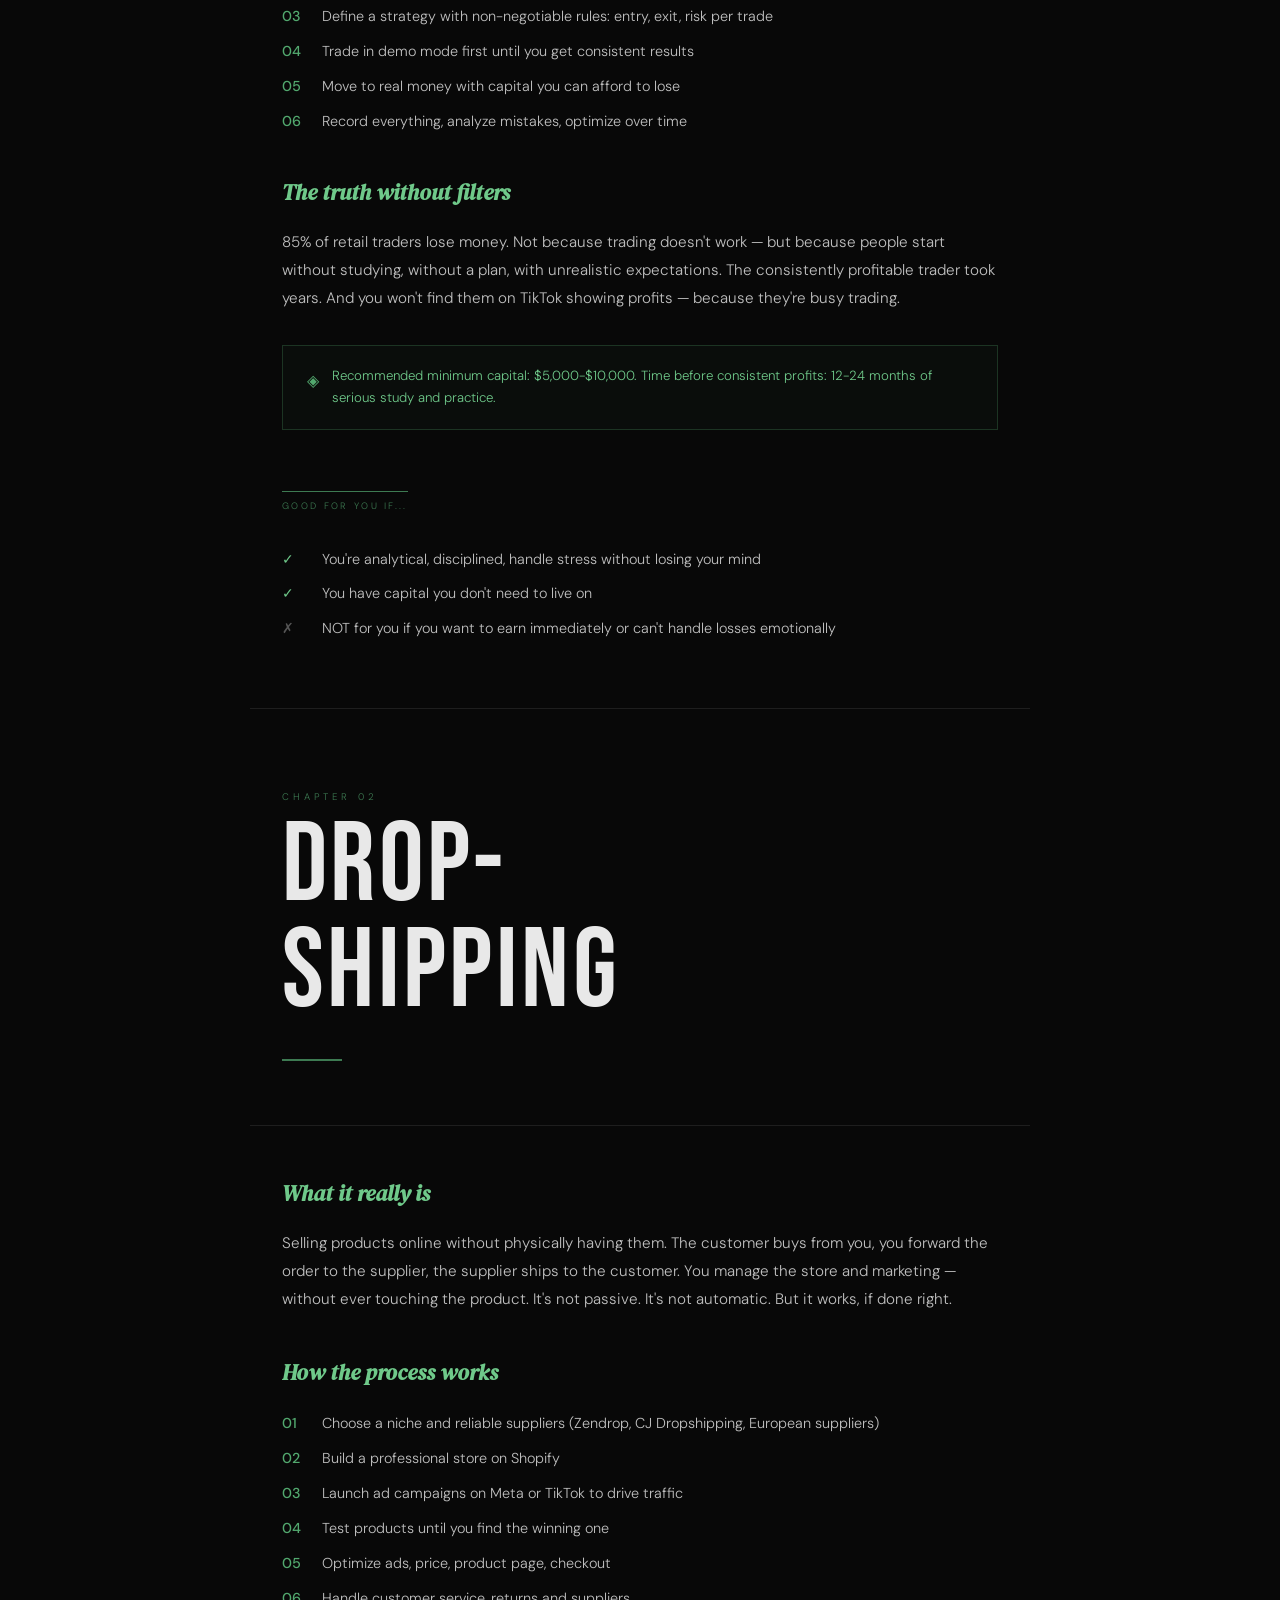
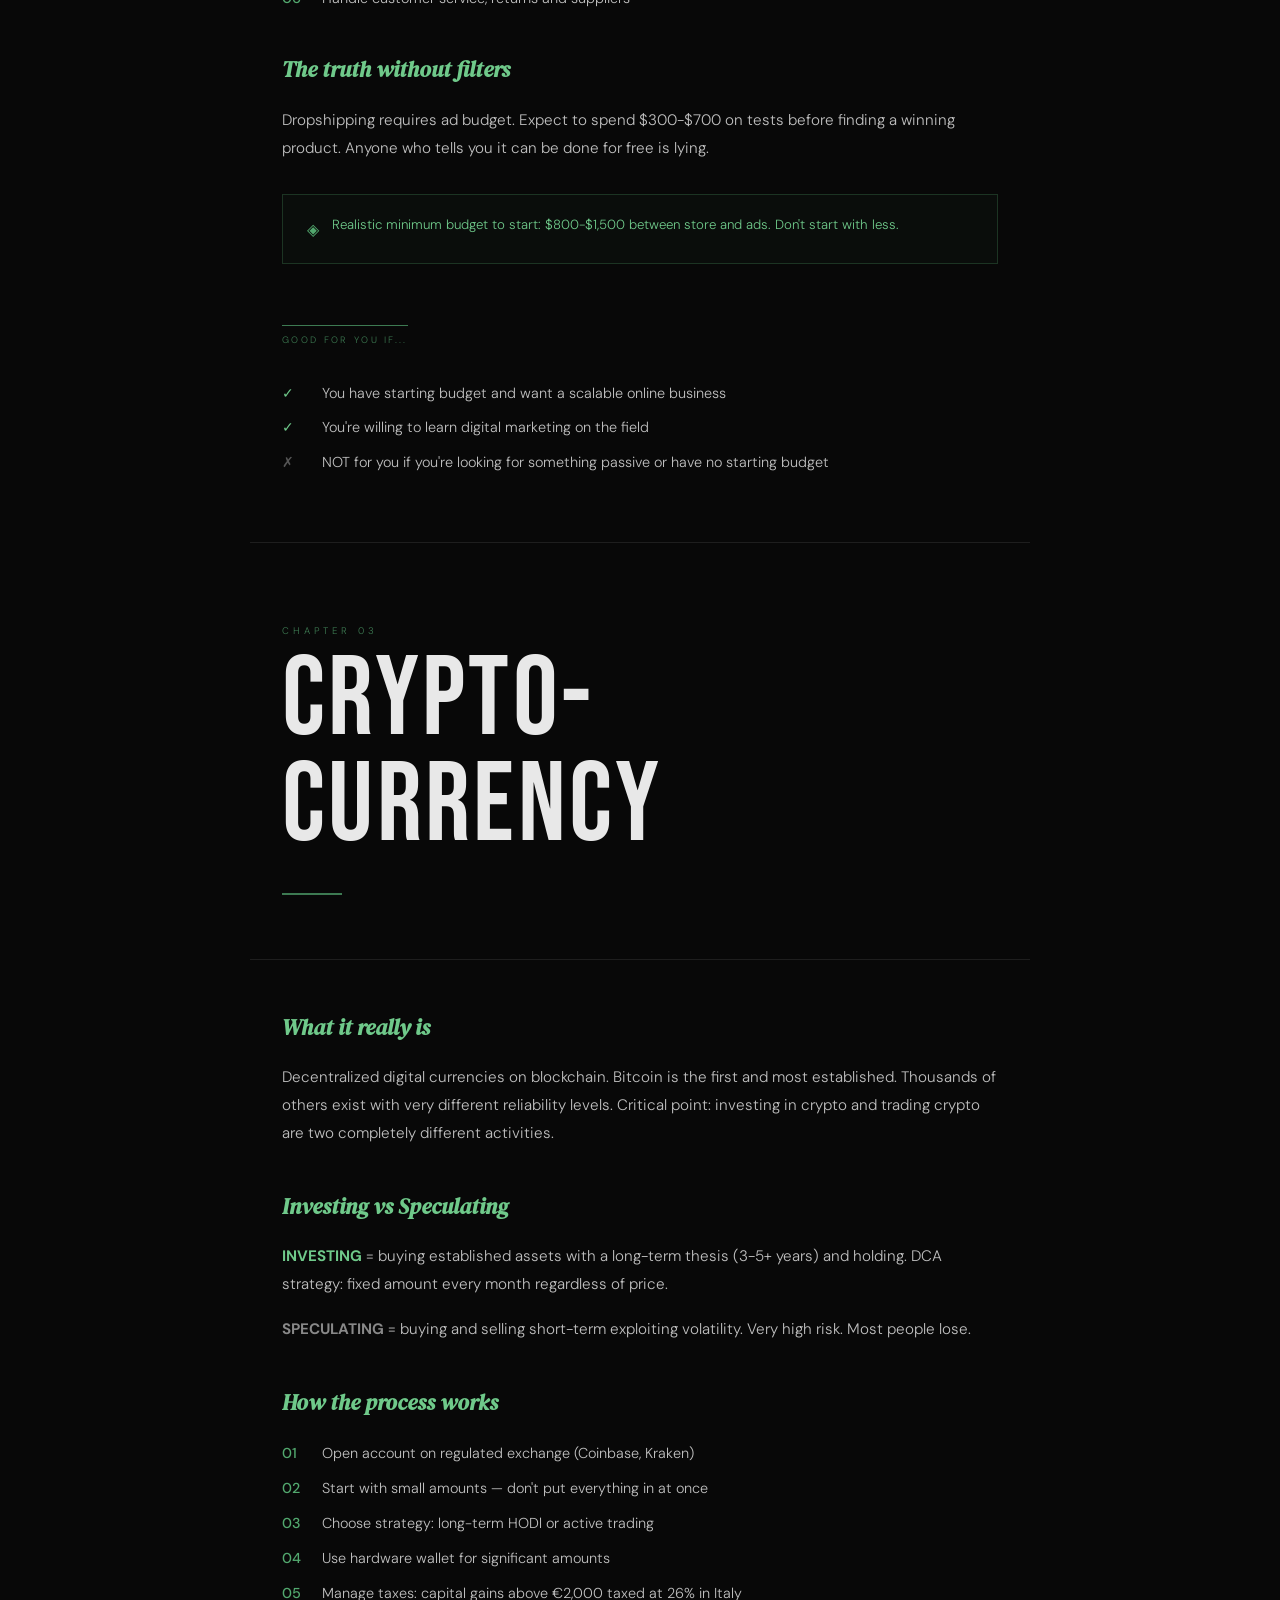
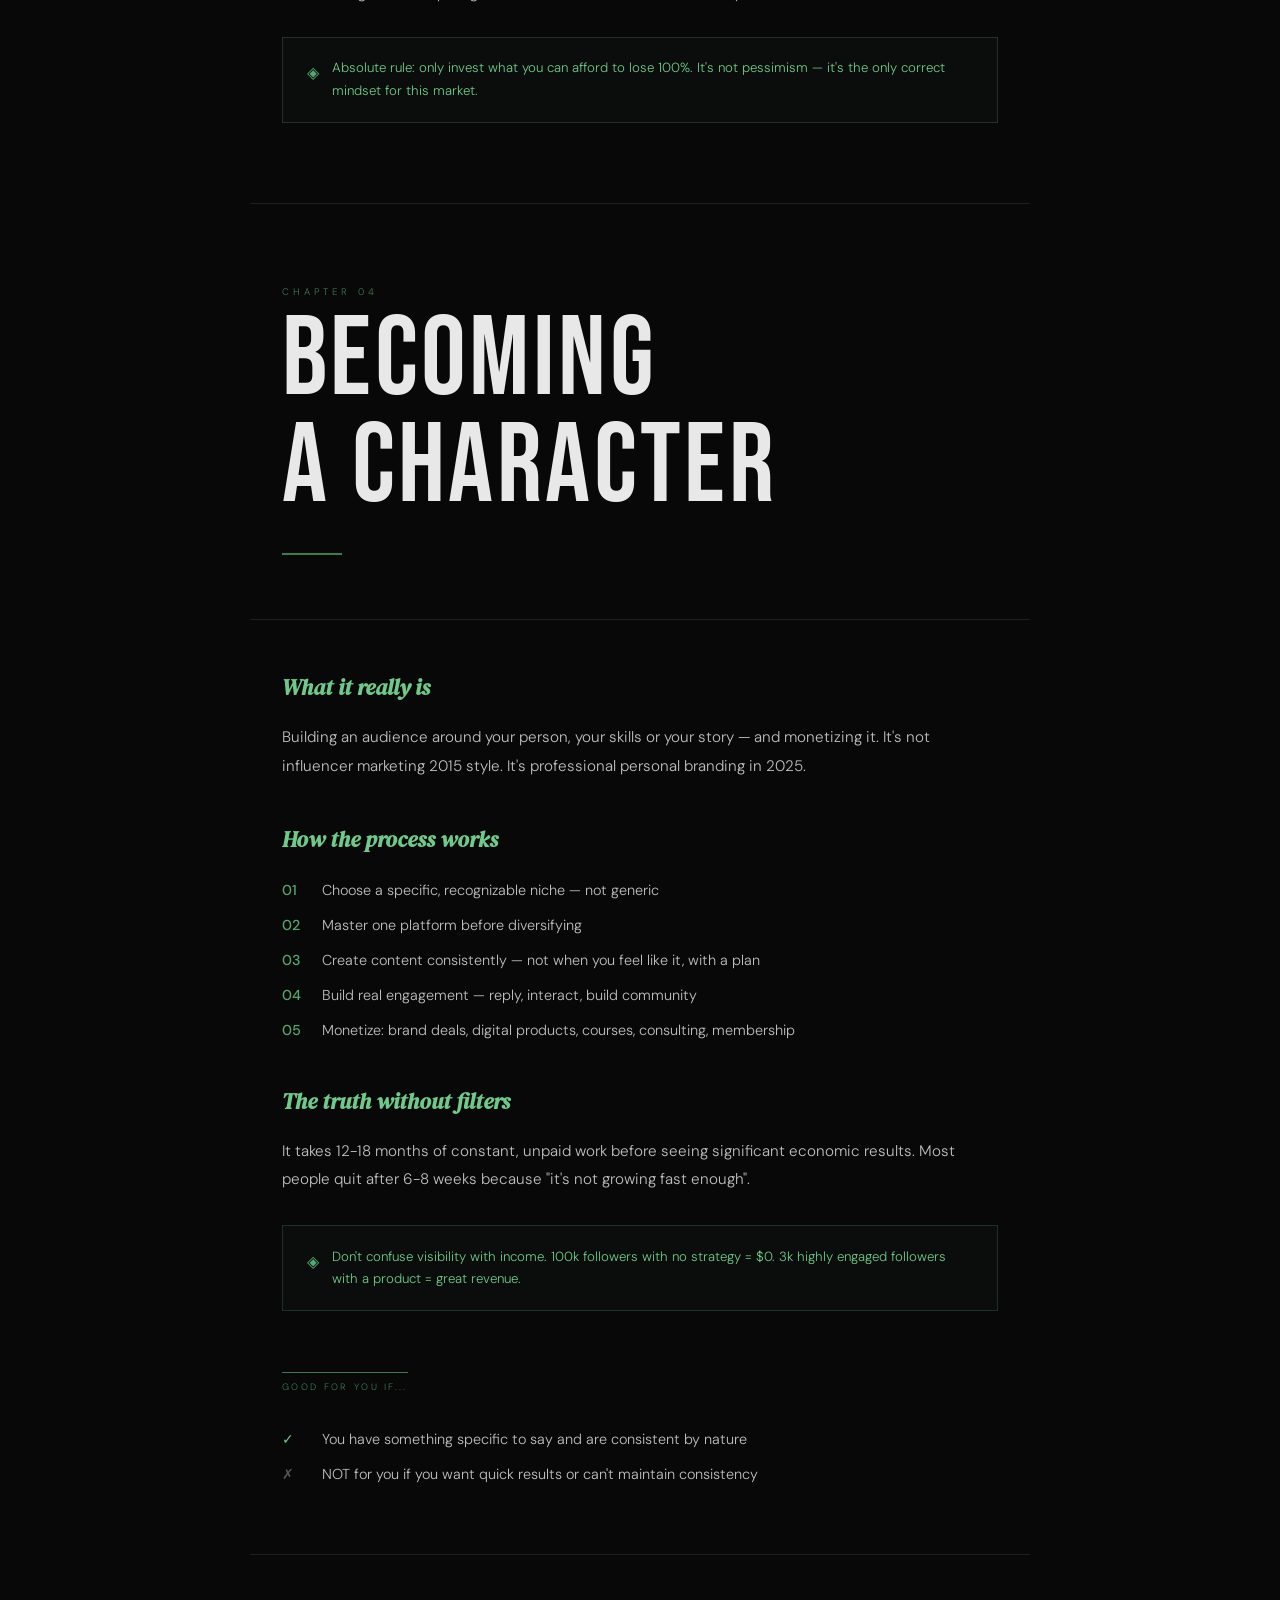
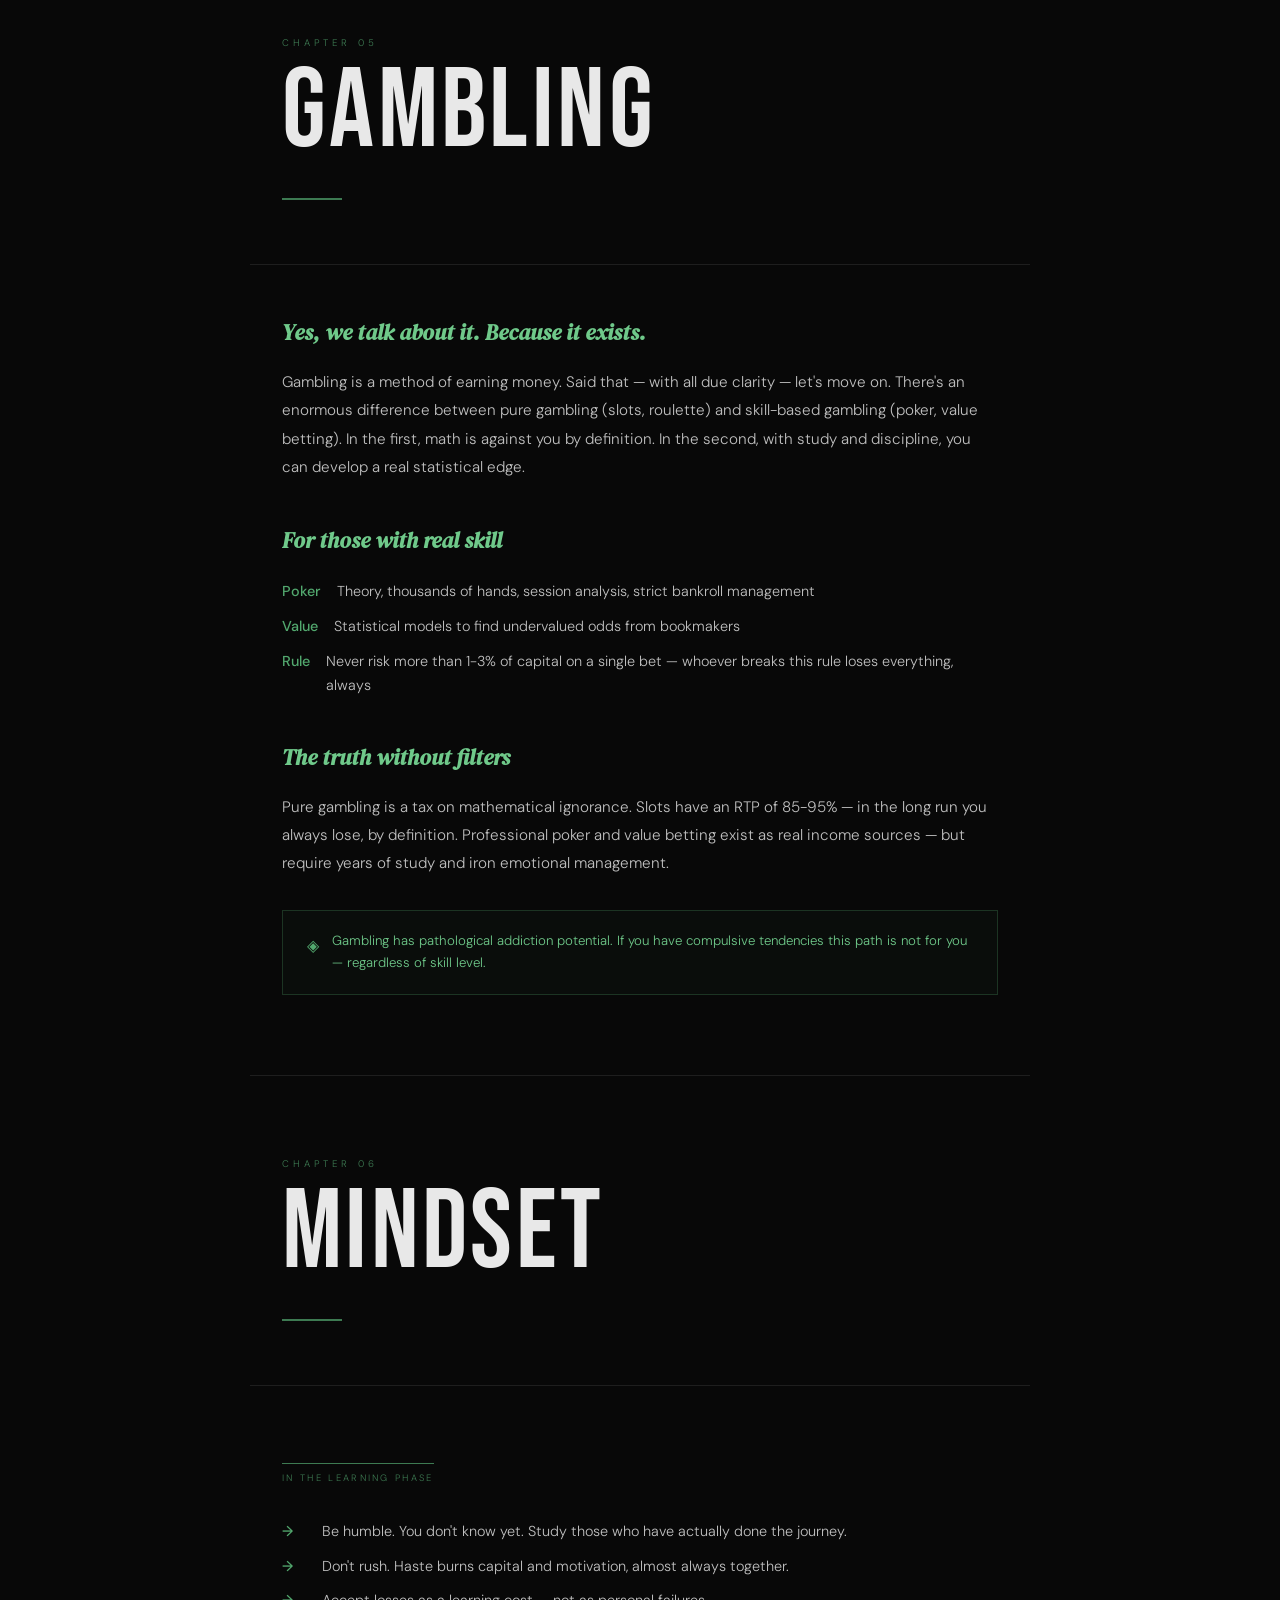
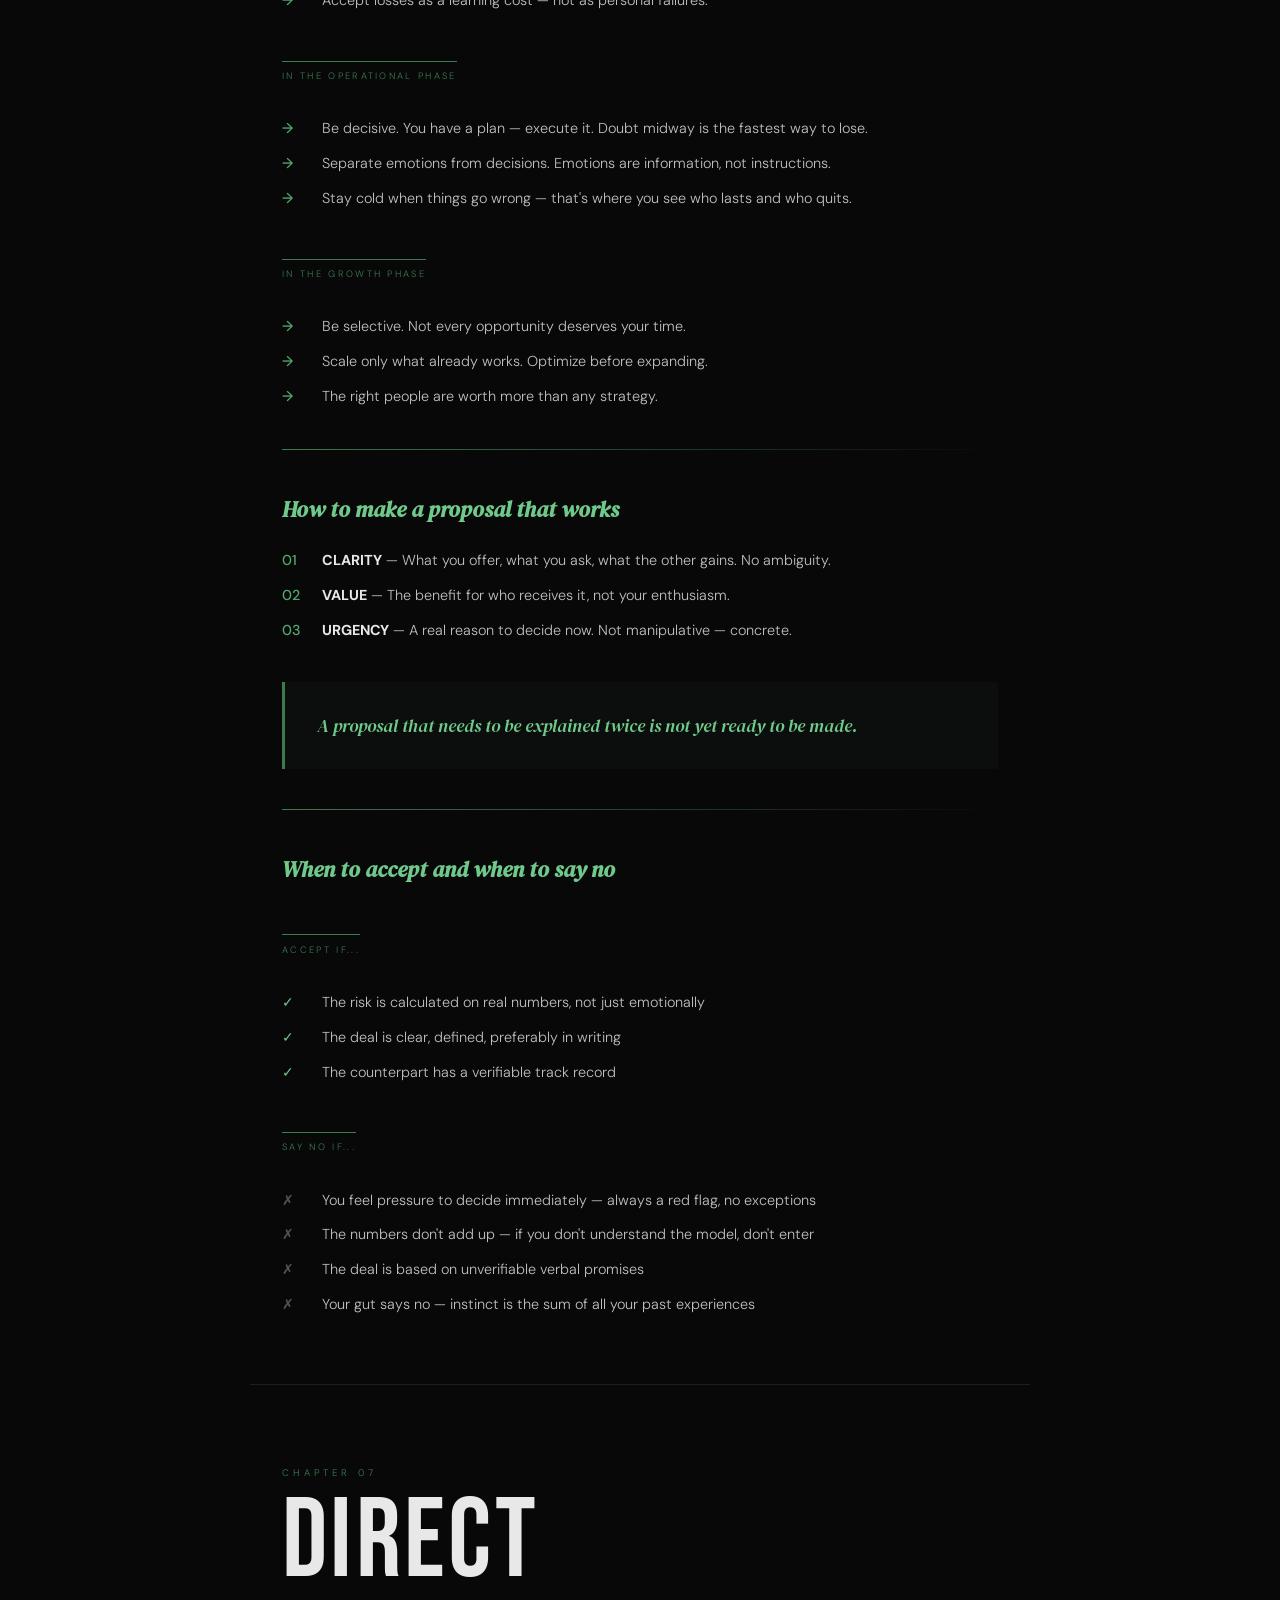
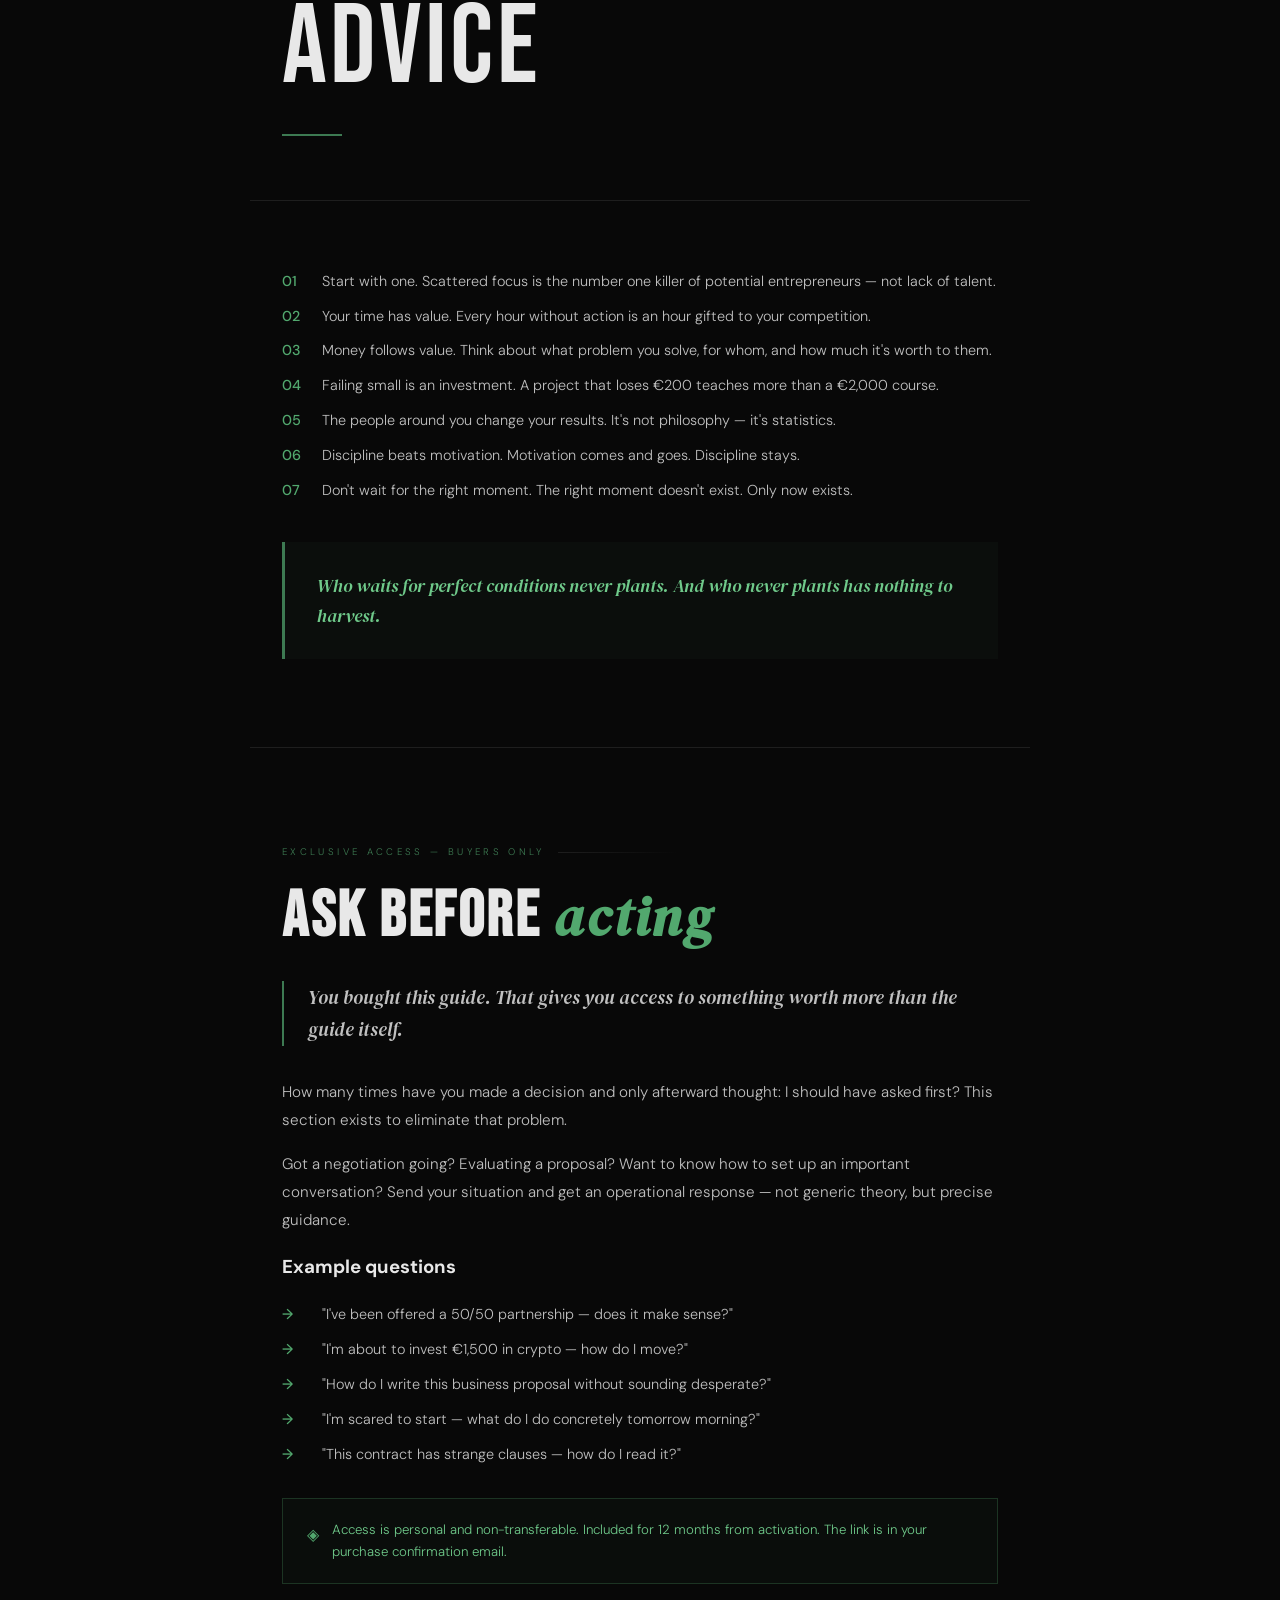
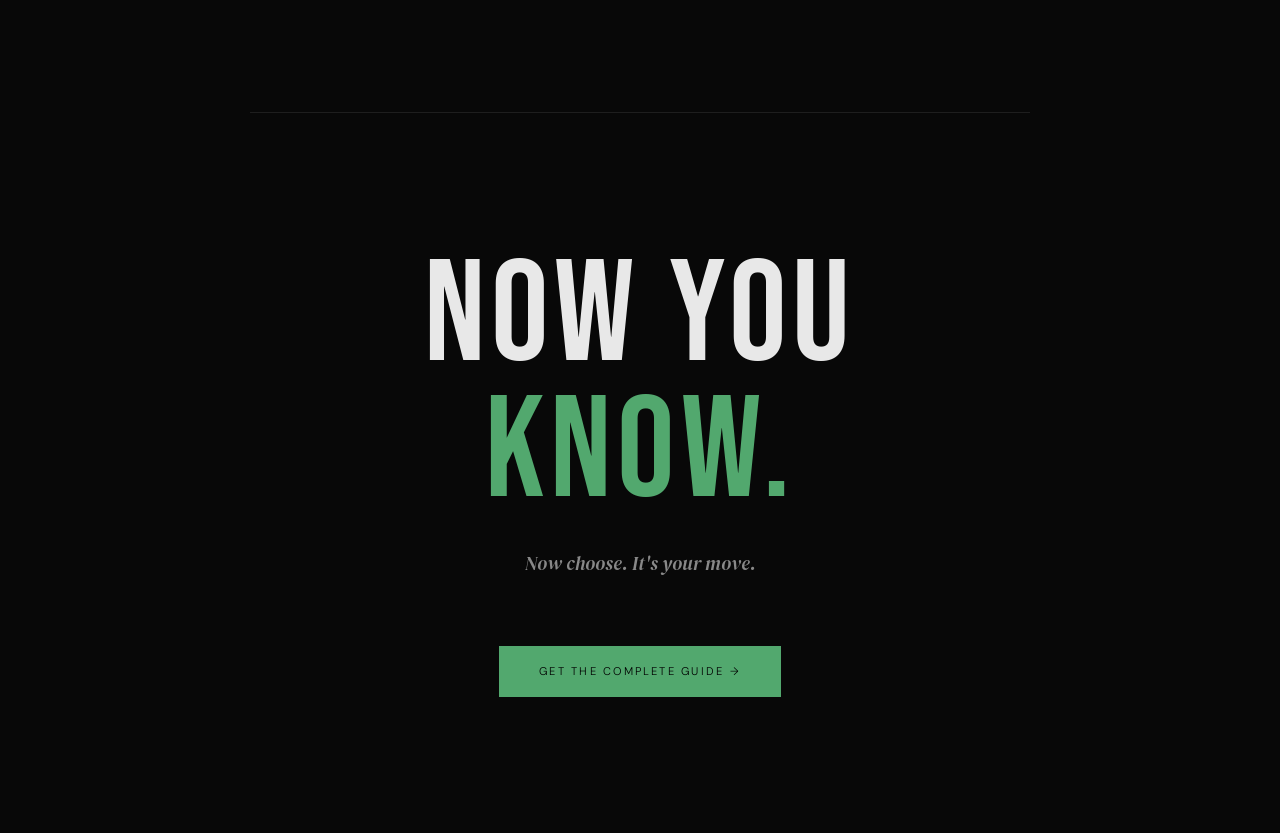
==== commit af9ab207: "Update index.html" ====
--- a/index.html
+++ b/index.html
@@ -49,7 +49,7 @@
       <span class="cover-title-line cover-title-line--primary">
         <span class="grynd-letter" style="color:var(--green2)">G</span><span class="grynd-letter" style="color:var(--white)">R</span><span class="grynd-letter" style="color:var(--green2)">Y</span><span class="grynd-letter" style="color:var(--white)">N</span><span class="grynd-letter" style="color:var(--green2)">D</span>
       </span>
-      <span class="cover-title-line cover-title-line--secondary">RISK LIFE</span>
+      <span class="cover-title-line cover-title-line--secondary"><span style="color:var(--white)">VITA</span> <span style="color:var(--green2)">D'AZZARDO</span></span>
     </span>
   </h1>
   <p class="cover-sub" id="cover-sub">The guide nobody had the courage to write.</p>
@@ -60,8 +60,8 @@
     <span class="topic-pill" id="pill-brand">Personal Bra<span class="pill-target-letter" id="pill-brand-letter">n</span>d</span>
     <span class="topic-pill" id="pill-gambling"><span class="pill-target-letter" id="pill-gambling-letter">G</span>ambling</span>
   </div>
-  <a href="#" class="cover-cta" id="cover-cta" onclick="openPricing(event)">Choose Your Plan →</a>
-  <p class="cover-cta-note">37€ · 97€ · 197€</p>
+  <a href="#" class="cover-cta" id="cover-cta" onclick="openPricing(event)">Get the Complete Guide →</a>
+  <p class="cover-cta-note">37€ · One-time payment · All 5 guides included</p>
   <div class="cover-scroll"><span id="scroll-text">Scroll</span><div class="scroll-line"></div></div>
 </div>
 
@@ -284,7 +284,7 @@
 <div class="closing reveal">
   <div class="big-text">NOW YOU<br><span>KNOW.</span></div>
   <p class="sub">Now choose. It's your move.</p>
-  <a href="#" class="cta" onclick="openPricing(event)">Choose Your Plan →</a>
+  <a href="#" class="cta" onclick="openPricing(event)">Get the Complete Guide →</a>
 </div>
 </div>
 
@@ -503,7 +503,7 @@
 <div class="closing reveal">
   <div class="big-text">ORA<br><span>SAI.</span></div>
   <p class="sub">Adesso scegli. Tocca a te.</p>
-  <a href="#" class="cta" onclick="openPricing(event)">Scegli il tuo Piano →</a>
+  <a href="#" class="cta" onclick="openPricing(event)">Acquista la guida completa →</a>
 </div>
 </div>
 
@@ -518,70 +518,29 @@
   <div class="pricing-inner">
     <button class="pricing-close" onclick="closePricing()">✕ Close</button>
     <div class="hero" style="padding-top:4rem;min-height:auto;padding-bottom:2rem;">
-      <p class="hero-eyebrow">Choose your path</p>
+      <p class="hero-eyebrow">One price. Everything included.</p>
       <h1 style="font-family:var(--display);font-size:clamp(3rem,8vw,6rem);color:var(--white);opacity:1;animation:none;">UNLOCK THE<br><em style="font-family:var(--serif);font-style:italic;color:var(--green2);font-size:0.7em;display:block;">Knowledge</em></h1>
-      <p class="hero-sub" style="opacity:1;animation:none;">One guide, all guides, or everything including the AI advisor.</p>
-    </div>
-    <div class="topic-section">
-      <span class="topic-label">Step 1 — For Base &amp; Mid plans</span>
-      <p class="topic-label-text">Which guide do you want to unlock?</p>
-      <div class="topics-grid">
-        <button class="topic-btn active" onclick="selectTopic(this,'Trading','en')">Trading</button>
-        <button class="topic-btn" onclick="selectTopic(this,'Dropshipping','en')">Dropshipping</button>
-        <button class="topic-btn" onclick="selectTopic(this,'Crypto','en')">Cryptocurrency</button>
-        <button class="topic-btn" onclick="selectTopic(this,'Creator','en')">Personal Brand</button>
-        <button class="topic-btn" onclick="selectTopic(this,'Gambling','en')">Gambling</button>
-      </div>
-      <p class="topic-note">* Premium plan includes all 5 guides automatically</p>
+      <p class="hero-sub" style="opacity:1;animation:none;">All 5 guides. One payment. Lifetime access.</p>
     </div>
     <div class="plans-section">
-      <div class="plans-grid">
-        <div class="plan">
-          <p class="plan-tier">Plan 01</p><h2 class="plan-name">BASE</h2>
+      <div class="plans-grid" style="grid-template-columns:1fr;max-width:480px;margin:0 auto;">
+        <div class="plan featured">
+          <p class="plan-tier">Complete Guide</p><h2 class="plan-name">GRYND</h2>
           <div class="plan-price"><span class="currency">€</span><span class="amount">37</span></div>
           <p class="plan-price-note">One-time payment · Lifetime access</p>
           <div class="plan-divider"></div>
           <ul class="plan-features">
-            <li><span class="check">◆</span><span><strong>1 guide of your choice</strong> — full in-depth version</span></li>
+            <li><span class="check">◆</span><span><strong>All 5 guides</strong> — Trading, Dropshipping, Crypto, Creator, Gambling</span></li>
             <li><span class="check">◆</span><span>Real mechanics, risks, and process explained step by step</span></li>
-            <li><span class="check">◆</span><span>Lifetime access to your chosen guide</span></li>
-            <li class="muted"><span class="check">—</span><span>AI Imprenditoriale not included</span></li>
-            <li class="muted"><span class="check">—</span><span>Other guides not included</span></li>
+            <li><span class="check">◆</span><span>Lifetime access to all guides + future updates</span></li>
+            <li><span class="check">◆</span><span>Immediate delivery — PDF in your inbox after payment</span></li>
           </ul>
-          <a href="#" class="plan-cta outline" id="en-cta-base">Get Base Plan →</a>
-        </div>
-        <div class="plan featured">
-          <div class="plan-badge">Most Popular</div>
-          <p class="plan-tier">Plan 02</p><h2 class="plan-name">MID</h2>
-          <div class="plan-price"><span class="currency">€</span><span class="amount">97</span></div>
-          <p class="plan-price-note">One-time payment · Lifetime access</p>
-          <div class="plan-divider"></div>
-          <ul class="plan-features">
-            <li><span class="check">◆</span><span><strong>1 guide of your choice</strong> — full in-depth version</span></li>
-            <li><span class="check">◆</span><span>Real mechanics, risks, and process explained step by step</span></li>
-            <li><span class="check">◆</span><span>Lifetime access to your chosen guide</span></li>
-            <li><span class="check">◆</span><span><strong>AI Imprenditoriale</strong> — 12 months of access</span></li>
-            <li><span class="check">◆</span><span>Ask before acting — get real answers before every decision</span></li>
-          </ul>
-          <a href="#" class="plan-cta solid" id="en-cta-mid">Get Mid Plan →</a>
-        </div>
-        <div class="plan">
-          <p class="plan-tier">Plan 03</p><h2 class="plan-name">PREMIUM</h2>
-          <div class="plan-price"><span class="currency">€</span><span class="amount">197</span></div>
-          <p class="plan-price-note">One-time payment · Lifetime access</p>
-          <div class="plan-divider"></div>
-          <ul class="plan-features">
-            <li><span class="check">◆</span><span><strong>All 5 guides</strong> — Trading, Dropshipping, Crypto, Creator, Gambling</span></li>
-            <li><span class="check">◆</span><span>Lifetime access to all guides + future updates</span></li>
-            <li><span class="check">◆</span><span><strong>AI Imprenditoriale</strong> — 12 months of access</span></li>
-            <li><span class="check">◆</span><span>Priority support + early access to new content</span></li>
-          </ul>
-          <a href="#stripe-premium" class="plan-cta solid-green">Get Premium Plan →</a>
+          <a href="#" class="plan-cta solid" id="en-cta-base">Get the Complete Guide →</a>
         </div>
       </div>
     </div>
     <div class="comparison">
-      <div class="comparison-title">What's inside each guide</div>
+      <div class="comparison-title">What's inside the guide</div>
       <div class="guides-list">
         <div class="guide-item"><div class="guide-icon">01</div><div><div class="guide-name">Trading</div><div class="guide-sub">Markets, strategy, risk</div></div></div>
         <div class="guide-item"><div class="guide-icon">02</div><div><div class="guide-name">Dropshipping</div><div class="guide-sub">Products, ads, suppliers</div></div></div>
@@ -592,10 +551,8 @@
     </div>
     <div class="faq" style="padding-bottom:2rem;">
       <h2 class="faq-title">FAQ</h2>
-      <div class="faq-item"><div class="faq-q">How do I access my guide after purchase?<span class="arrow">▼</span></div><div class="faq-a">You'll receive an email immediately after payment with your personal access link.</div></div>
-      <div class="faq-item"><div class="faq-q">Can I upgrade my plan later?<span class="arrow">▼</span></div><div class="faq-a">Yes. You only pay the difference. Contact us after your purchase.</div></div>
-      <div class="faq-item"><div class="faq-q">What is the AI Imprenditoriale?<span class="arrow">▼</span></div><div class="faq-a">An AI with an entrepreneurial, no-nonsense mindset. Ask it real questions before making decisions and get direct, practical answers.</div></div>
-      <div class="faq-item"><div class="faq-q">How long is the AI access valid?<span class="arrow">▼</span></div><div class="faq-a">12 months from activation. Renewable at a discounted rate for existing members.</div></div>
+      <div class="faq-item"><div class="faq-q">How do I access the guides after purchase?<span class="arrow">▼</span></div><div class="faq-a">You'll receive an email immediately after payment with your personal access link to all 5 PDF guides.</div></div>
+      <div class="faq-item"><div class="faq-q">Do I get all 5 guides?<span class="arrow">▼</span></div><div class="faq-a">Yes. The single payment of €37 gives you lifetime access to all 5 guides — Trading, Dropshipping, Crypto, Personal Brand, and Gambling.</div></div>
     </div>
     <div class="guarantee" style="padding-bottom:3rem;">
       <div class="guarantee-box">
@@ -607,75 +564,33 @@
   </div>
 </div>
 
-<!-- ============ PRICING OVERLAY IT ============ -->
 <div id="pricing-it" class="pricing-overlay" style="display:none;">
   <div class="pricing-inner">
     <button class="pricing-close" onclick="closePricing()">✕ Chiudi</button>
     <div class="hero" style="padding-top:4rem;min-height:auto;padding-bottom:2rem;">
-      <p class="hero-eyebrow">Scegli il tuo percorso</p>
+      <p class="hero-eyebrow">Un prezzo. Tutto incluso.</p>
       <h1 style="font-family:var(--display);font-size:clamp(3rem,8vw,6rem);color:var(--white);opacity:1;animation:none;">SBLOCCA LA<br><em style="font-family:var(--serif);font-style:italic;color:var(--green2);font-size:0.7em;display:block;">Conoscenza</em></h1>
-      <p class="hero-sub" style="opacity:1;animation:none;">Una guida, tutte le guide, o tutto incluso con l'AI consulente.</p>
-    </div>
-    <div class="topic-section">
-      <span class="topic-label">Step 1 — Per i piani Base e Mid</span>
-      <p class="topic-label-text">Quale guida vuoi sbloccare?</p>
-      <div class="topics-grid">
-        <button class="topic-btn active" onclick="selectTopic(this,'Trading','it')">Trading</button>
-        <button class="topic-btn" onclick="selectTopic(this,'Dropshipping','it')">Dropshipping</button>
-        <button class="topic-btn" onclick="selectTopic(this,'Crypto','it')">Criptovalute</button>
-        <button class="topic-btn" onclick="selectTopic(this,'Creator','it')">Personal Brand</button>
-        <button class="topic-btn" onclick="selectTopic(this,'Azzardo','it')">Gioco d'Azzardo</button>
-      </div>
-      <p class="topic-note">* Il piano Premium include automaticamente tutte e 5 le guide</p>
+      <p class="hero-sub" style="opacity:1;animation:none;">Tutte e 5 le guide. Un pagamento. Accesso a vita.</p>
     </div>
     <div class="plans-section">
-      <div class="plans-grid">
-        <div class="plan">
-          <p class="plan-tier">Piano 01</p><h2 class="plan-name">BASE</h2>
+      <div class="plans-grid" style="grid-template-columns:1fr;max-width:480px;margin:0 auto;">
+        <div class="plan featured">
+          <p class="plan-tier">Guida Completa</p><h2 class="plan-name">GRYND</h2>
           <div class="plan-price"><span class="currency">€</span><span class="amount">37</span></div>
           <p class="plan-price-note">Pagamento unico · Accesso a vita</p>
           <div class="plan-divider"></div>
           <ul class="plan-features">
-            <li><span class="check">◆</span><span><strong>1 guida a tua scelta</strong> — versione completa e approfondita</span></li>
+            <li><span class="check">◆</span><span><strong>Tutte e 5 le guide</strong> — Trading, Dropshipping, Crypto, Creator, Azzardo</span></li>
             <li><span class="check">◆</span><span>Meccaniche reali, rischi e processo spiegati passo per passo</span></li>
-            <li><span class="check">◆</span><span>Accesso a vita alla guida scelta</span></li>
-            <li class="muted"><span class="check">—</span><span>AI Imprenditoriale non inclusa</span></li>
-            <li class="muted"><span class="check">—</span><span>Altre guide non incluse</span></li>
+            <li><span class="check">◆</span><span>Accesso a vita a tutte le guide + aggiornamenti futuri</span></li>
+            <li><span class="check">◆</span><span>Consegna immediata — PDF nella tua casella dopo il pagamento</span></li>
           </ul>
-          <a href="#" class="plan-cta outline" id="it-cta-base">Scegli il Piano Base →</a>
-        </div>
-        <div class="plan featured">
-          <div class="plan-badge">Più Popolare</div>
-          <p class="plan-tier">Piano 02</p><h2 class="plan-name">MID</h2>
-          <div class="plan-price"><span class="currency">€</span><span class="amount">97</span></div>
-          <p class="plan-price-note">Pagamento unico · Accesso a vita</p>
-          <div class="plan-divider"></div>
-          <ul class="plan-features">
-            <li><span class="check">◆</span><span><strong>1 guida a tua scelta</strong> — versione completa e approfondita</span></li>
-            <li><span class="check">◆</span><span>Meccaniche reali, rischi e processo spiegati passo per passo</span></li>
-            <li><span class="check">◆</span><span>Accesso a vita alla guida scelta</span></li>
-            <li><span class="check">◆</span><span><strong>AI Imprenditoriale</strong> — 12 mesi di accesso</span></li>
-            <li><span class="check">◆</span><span>Chiedi prima di agire — risposte reali prima di ogni decisione</span></li>
-          </ul>
-          <a href="#" class="plan-cta solid" id="it-cta-mid">Scegli il Piano Mid →</a>
-        </div>
-        <div class="plan">
-          <p class="plan-tier">Piano 03</p><h2 class="plan-name">PREMIUM</h2>
-          <div class="plan-price"><span class="currency">€</span><span class="amount">197</span></div>
-          <p class="plan-price-note">Pagamento unico · Accesso a vita</p>
-          <div class="plan-divider"></div>
-          <ul class="plan-features">
-            <li><span class="check">◆</span><span><strong>Tutte e 5 le guide</strong> — Trading, Dropshipping, Crypto, Creator, Azzardo</span></li>
-            <li><span class="check">◆</span><span>Accesso a vita a tutte le guide + aggiornamenti futuri</span></li>
-            <li><span class="check">◆</span><span><strong>AI Imprenditoriale</strong> — 12 mesi di accesso</span></li>
-            <li><span class="check">◆</span><span>Supporto prioritario + accesso anticipato ai nuovi contenuti</span></li>
-          </ul>
-          <a href="#stripe-premium" class="plan-cta solid-green">Scegli il Piano Premium →</a>
+          <a href="#" class="plan-cta solid" id="it-cta-base">Acquista la guida completa →</a>
         </div>
       </div>
     </div>
     <div class="comparison">
-      <div class="comparison-title">Cosa contiene ogni guida</div>
+      <div class="comparison-title">Cosa contiene la guida</div>
       <div class="guides-list">
         <div class="guide-item"><div class="guide-icon">01</div><div><div class="guide-name">Trading</div><div class="guide-sub">Mercati, strategia, rischio</div></div></div>
         <div class="guide-item"><div class="guide-icon">02</div><div><div class="guide-name">Dropshipping</div><div class="guide-sub">Prodotti, ads, fornitori</div></div></div>
@@ -686,10 +601,8 @@
     </div>
     <div class="faq" style="padding-bottom:2rem;">
       <h2 class="faq-title">FAQ</h2>
-      <div class="faq-item"><div class="faq-q">Come accedo alla guida dopo l'acquisto?<span class="arrow">▼</span></div><div class="faq-a">Riceverai un'email immediatamente dopo il pagamento con il tuo link di accesso personale.</div></div>
-      <div class="faq-item"><div class="faq-q">Posso fare l'upgrade del piano in seguito?<span class="arrow">▼</span></div><div class="faq-a">Sì. Paghi solo la differenza. Contattaci dopo l'acquisto.</div></div>
-      <div class="faq-item"><div class="faq-q">Cos'è l'AI Imprenditoriale?<span class="arrow">▼</span></div><div class="faq-a">Un'AI con mentalità imprenditoriale, diretta e senza fronzoli. Le fai domande reali e ti dà risposte pratiche e operative.</div></div>
-      <div class="faq-item"><div class="faq-q">Per quanto tempo è valido l'accesso all'AI?<span class="arrow">▼</span></div><div class="faq-a">12 mesi dalla data di attivazione. Rinnovabile a tariffa scontata per i membri esistenti.</div></div>
+      <div class="faq-item"><div class="faq-q">Come accedo alle guide dopo l'acquisto?<span class="arrow">▼</span></div><div class="faq-a">Riceverai un'email immediatamente dopo il pagamento con il tuo link di accesso personale a tutte e 5 le guide in PDF.</div></div>
+      <div class="faq-item"><div class="faq-q">Ricevo davvero tutte e 5 le guide?<span class="arrow">▼</span></div><div class="faq-a">Sì. Con il pagamento unico di 37€ ottieni accesso a vita a tutte e 5 le guide — Trading, Dropshipping, Crypto, Personal Brand e Gioco d'Azzardo.</div></div>
     </div>
     <div class="guarantee" style="padding-bottom:3rem;">
       <div class="guarantee-box">
@@ -704,15 +617,15 @@
 <script>
 const LANG = {
   en: {
-    title:"GRYND — The Guide",logo:"<span style='color:var(--green2)'>G</span><span style='color:var(--white)'>R</span><span style='color:var(--green2)'>Y</span><span style='color:var(--white)'>N</span><span style='color:var(--green2)'>D</span>",coverTag:"Restricted Document — Limited Access",coverSub:"The guide nobody had the courage to write.",coverCta:"Choose Your Plan →",pillBrand:"Personal Brand",pillGambling:"Gambling",scrollText:"Scroll",zpScrollLabel:"Scroll",
+    title:"GRYND — The Guide",logo:"<span style='color:var(--green2)'>G</span><span style='color:var(--white)'>R</span><span style='color:var(--green2)'>Y</span><span style='color:var(--white)'>N</span><span style='color:var(--green2)'>D</span>",coverTag:"Restricted Document — Limited Access",coverSub:"The guide nobody had the courage to write.",coverCta:"Get the Complete Guide →",pillBrand:"Personal Brand",pillGambling:"Gambling",scrollText:"Scroll",zpScrollLabel:"Scroll",
     navLinks:'<li><a href="#intro">Intro</a></li><li><a href="#trading">Trading</a></li><li><a href="#dropshipping">Dropshipping</a></li><li><a href="#crypto">Crypto</a></li><li><a href="#creator">Creator</a></li><li><a href="#gambling">Gambling</a></li><li><a href="#consulting">Consulting</a></li>',
-    stickyText:'Ready to stop guessing? <strong>Unlock the full guide.</strong>',stickyBtn:"Choose Your Plan →",
+    stickyText:'Ready to stop guessing? <strong>Unlock the full guide.</strong>',stickyBtn:"Get the Complete Guide →",
     tickerFallback:["Bitcoin remains institutional investors' key asset in 2025","Global dropshipping market surpasses $500 billion","Ethereum protocol update: improved speed and lower fees","Meta Ads: new e-commerce campaign tools launched","TikTok Shop expands to Europe: major opportunity for sellers","Algorithmic trading represents 70% of global volumes"],
   },
   it: {
-    title:"GRYND — La Guida",logo:"<span style='color:var(--green2)'>G</span><span style='color:var(--white)'>R</span><span style='color:var(--green2)'>Y</span><span style='color:var(--white)'>N</span><span style='color:var(--green2)'>D</span>",coverTag:"Documento Riservato — Accesso Limitato",coverSub:"La guida che nessuno aveva il coraggio di scrivere.",coverCta:"Scegli il tuo Piano →",pillBrand:"Personal Brand",pillGambling:"Gambling",scrollText:"Scorri",zpScrollLabel:"Scorri",
+    title:"GRYND — La Guida",logo:"<span style='color:var(--green2)'>G</span><span style='color:var(--white)'>R</span><span style='color:var(--green2)'>Y</span><span style='color:var(--white)'>N</span><span style='color:var(--green2)'>D</span>",coverTag:"Documento Riservato — Accesso Limitato",coverSub:"La guida che nessuno aveva il coraggio di scrivere.",coverCta:"Acquista la guida completa →",pillBrand:"Personal Brand",pillGambling:"Gambling",scrollText:"Scorri",zpScrollLabel:"Scorri",
     navLinks:'<li><a href="#intro-it">Intro</a></li><li><a href="#trading">Trading</a></li><li><a href="#dropshipping">Dropshipping</a></li><li><a href="#crypto">Crypto</a></li><li><a href="#creator">Creator</a></li><li><a href="#gambling">Gambling</a></li><li><a href="#consulenza">Consulenza</a></li>',
-    stickyText:'Pronto a smettere di girare in tondo? <strong>Sblocca la guida completa.</strong>',stickyBtn:"Scegli il tuo Piano →",
+    stickyText:'Pronto a smettere di girare in tondo? <strong>Sblocca la guida completa.</strong>',stickyBtn:"Acquista la guida completa →",
     tickerFallback:["Bitcoin rimane l'asset di riferimento degli investitori istituzionali","Il mercato globale del dropshipping supera i 500 miliardi","Ethereum aggiorna il protocollo: velocità migliorate","Meta Ads: nuovi strumenti per campagne e-commerce","TikTok Shop si espande in Europa: opportunità per i seller","Il trading algoritmico rappresenta il 70% dei volumi globali"],
   }
 };
